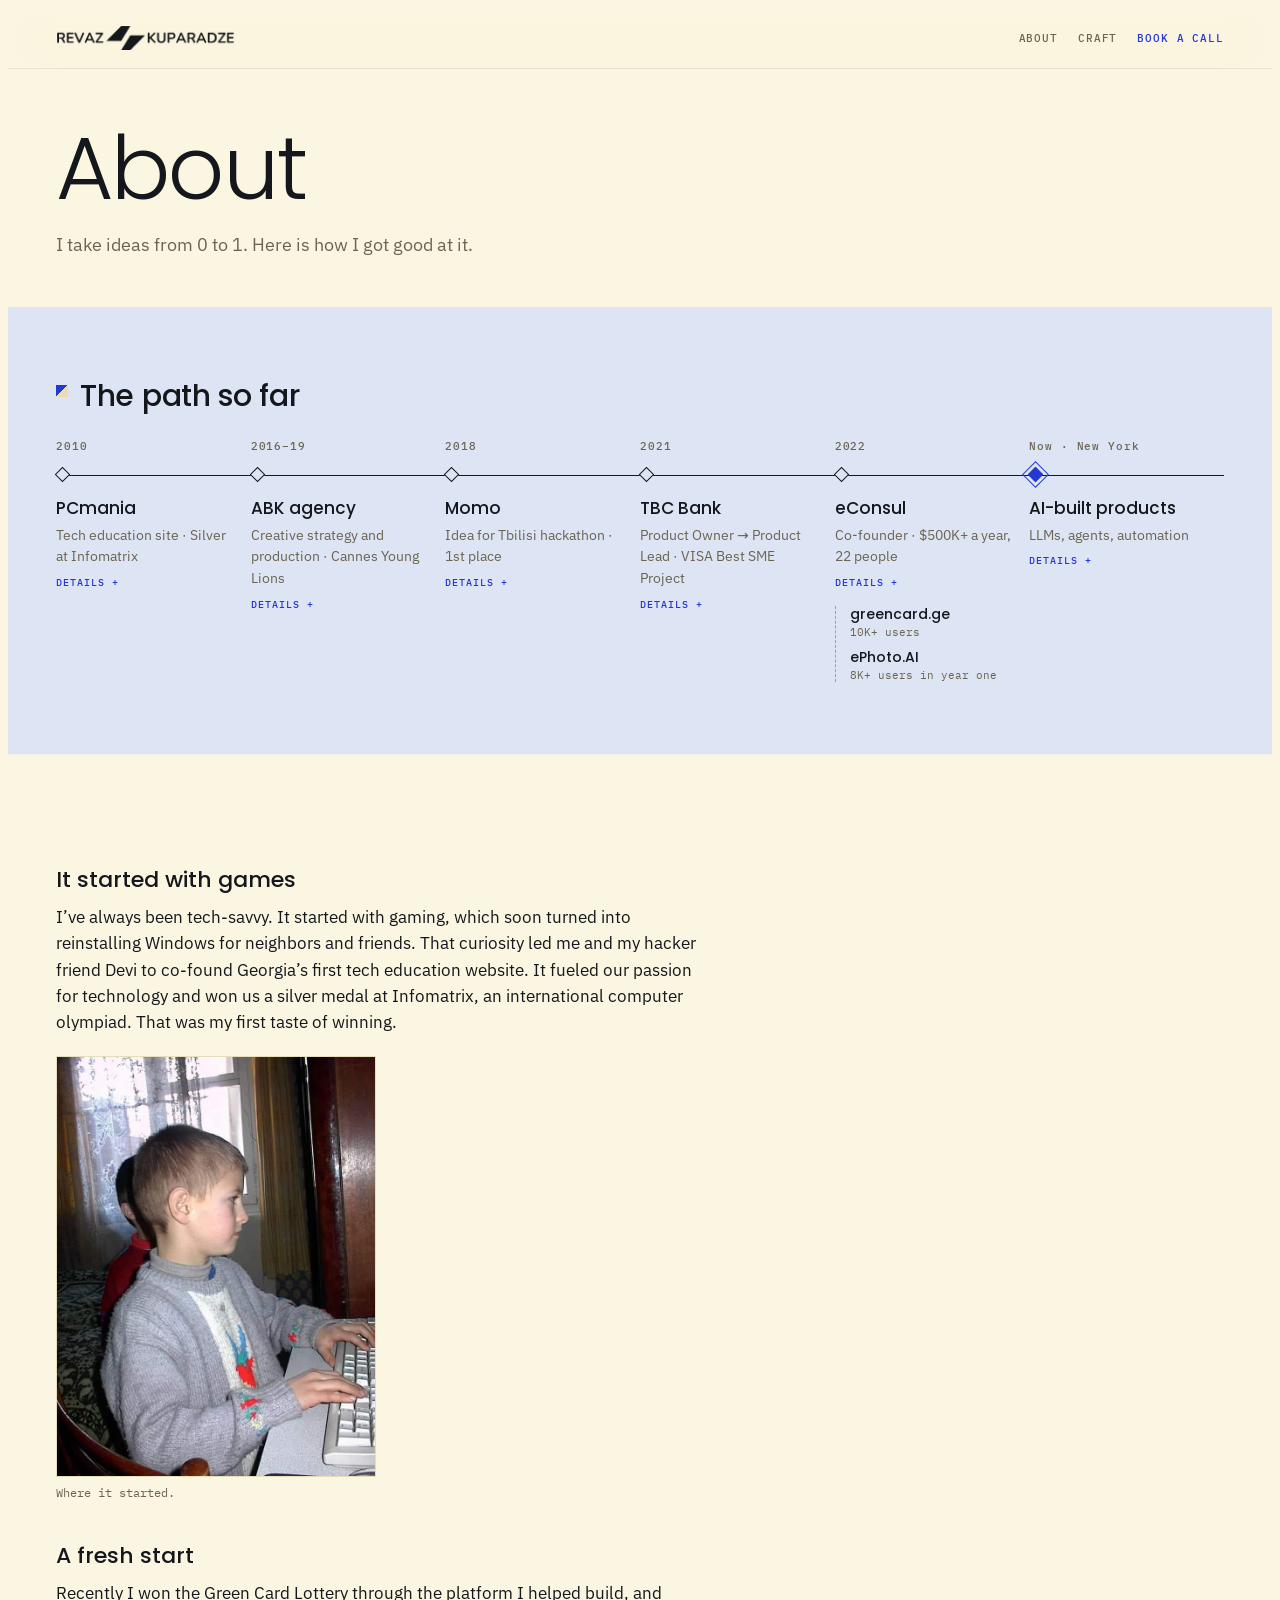
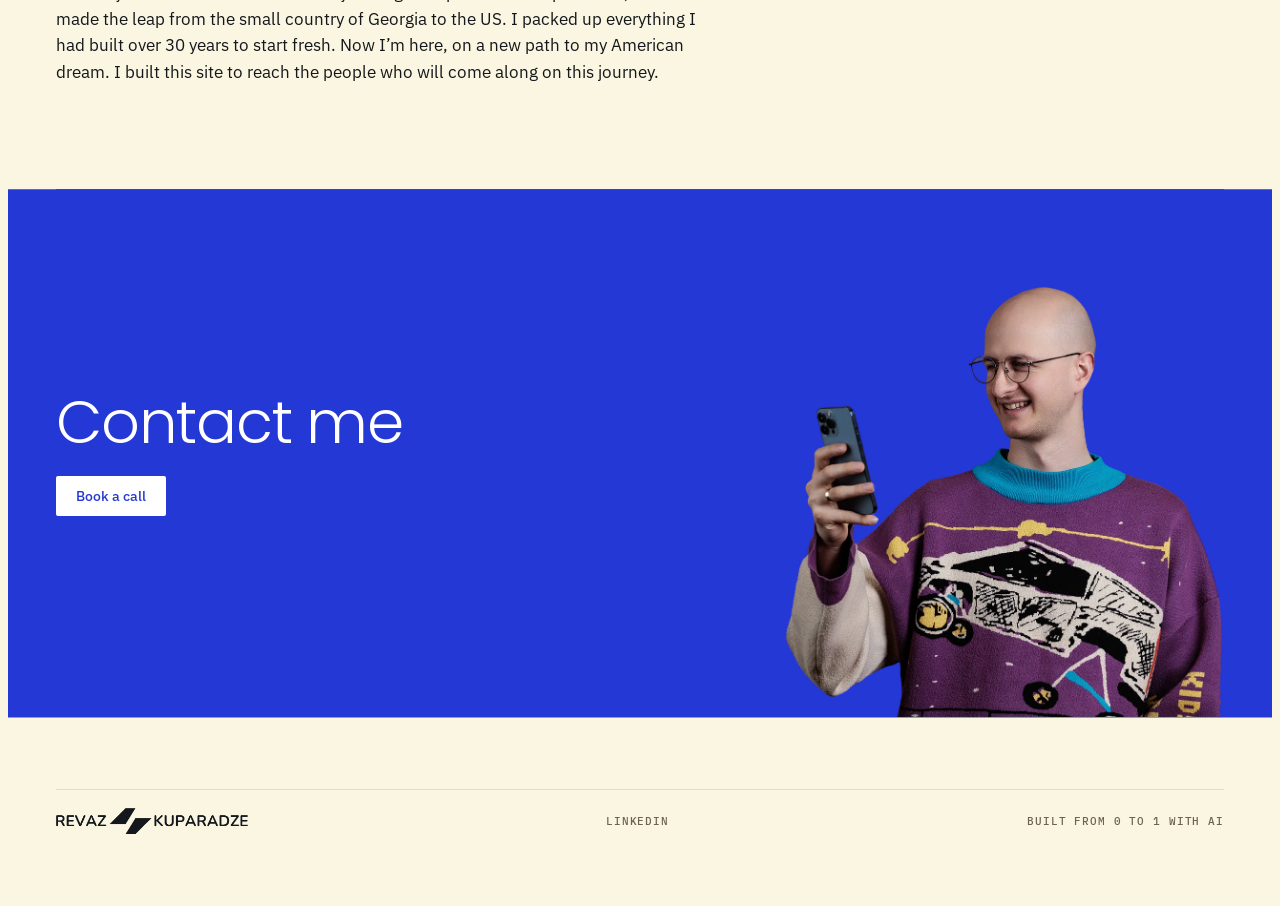
==== about/index.html @ 85ad9144 "Speed and accessibility: self-hosted fonts, image sizes and compression, accessible names, text logo" ====
<!doctype html>
<html lang="en">
<head>
<meta charset="utf-8">
<meta name="viewport" content="width=device-width, initial-scale=1, viewport-fit=cover">
<base href="/">
<meta name="site-mode" content="paths">
<title>About · Revaz Kuparadze</title>
<meta name="description" content="Rez Kuparadze’s path from PCmania and ABK to TBC Bank, eConsul and building with AI in New York, with the awards along the way.">
<link rel="canonical" href="https://revazkuparadze.com/about/">
<meta property="og:type" content="website">
<meta property="og:site_name" content="Revaz Kuparadze">
<meta property="og:title" content="About · Revaz Kuparadze">
<meta property="og:description" content="Rez Kuparadze’s path from PCmania and ABK to TBC Bank, eConsul and building with AI in New York, with the awards along the way.">
<meta property="og:url" content="https://revazkuparadze.com/about/">
<meta property="og:image" content="https://revazkuparadze.com/og-image.png">
<meta name="twitter:card" content="summary_large_image">
<script type="application/ld+json">{"@context": "https://schema.org", "@graph": [{"@type": "Person", "name": "Revaz Kuparadze", "alternateName": "Rez", "url": "https://revazkuparadze.com/", "image": "https://revazkuparadze.com/about/rez-portrait.jpg", "jobTitle": "Founder and product lead", "homeLocation": {"@type": "Place", "name": "New York"}, "sameAs": ["https://www.linkedin.com/in/rkuparadze/"]}, {"@type": "WebPage", "name": "About · Revaz Kuparadze", "url": "https://revazkuparadze.com/about/", "description": "Rez Kuparadze’s path from PCmania and ABK to TBC Bank, eConsul and building with AI in New York, with the awards along the way."}]}</script>
<link rel="preload" href="fonts/poppins-latin-300-normal.woff2" as="font" type="font/woff2" crossorigin>
<link rel="preload" href="fonts/ibm-plex-sans-latin-400-normal.woff2" as="font" type="font/woff2" crossorigin>
</head>
<body>
<style>
/* Self-hosted fonts (SIL Open Font License) */
@font-face { font-family: "Poppins"; font-style: normal; font-weight: 300; font-display: swap; src: url("fonts/poppins-latin-300-normal.woff2") format("woff2"); }
@font-face { font-family: "Poppins"; font-style: normal; font-weight: 500; font-display: swap; src: url("fonts/poppins-latin-500-normal.woff2") format("woff2"); }
@font-face { font-family: "Poppins"; font-style: normal; font-weight: 600; font-display: swap; src: url("fonts/poppins-latin-600-normal.woff2") format("woff2"); }
@font-face { font-family: "Poppins"; font-style: normal; font-weight: 700; font-display: swap; src: url("fonts/poppins-latin-700-normal.woff2") format("woff2"); }
@font-face { font-family: "IBM Plex Sans"; font-style: normal; font-weight: 400; font-display: swap; src: url("fonts/ibm-plex-sans-latin-400-normal.woff2") format("woff2"); }
@font-face { font-family: "IBM Plex Sans"; font-style: normal; font-weight: 500; font-display: swap; src: url("fonts/ibm-plex-sans-latin-500-normal.woff2") format("woff2"); }
@font-face { font-family: "IBM Plex Mono"; font-style: normal; font-weight: 400; font-display: swap; src: url("fonts/ibm-plex-mono-latin-400-normal.woff2") format("woff2"); }
@font-face { font-family: "IBM Plex Mono"; font-style: normal; font-weight: 500; font-display: swap; src: url("fonts/ibm-plex-mono-latin-500-normal.woff2") format("woff2"); }

/* Layout: a single plane field under a thin instrument bar; headline anchored bottom-left; plain idea list below as the no-motion baseline. */
:root {
  --paper: #FBF6E2;
  --ink: #14171B;
  --graphite: #6A6450;
  --rule: #E6DDBA;
  --plane: #FFFDF4;
  --plane-edge: #14171B;
  --accent: #2438D6;
  --panel: #FFFCF0;
  --fold-hi: #FFFDF4;
  --fold-mid: #F4ECCD;
  --fold-lo: #E9DDB0;
  --fold-edge: #A89E7C;
  --tone-mist: #DDE4F4;
  --tone-stone: #F4D65A; --tone-sun-ink: #1A1810; --tone-sun-muted: #5C5020; --tone-sun-rule: #D9B93B;
  --tone-deep: #15181D; --tone-deep-ink: #EEF0EF; --tone-deep-muted: #9BA4AE; --tone-deep-rule: #2C323A; --tone-deep-accent: #93A0FF;
  --tone-cobalt: #2438D6; --tone-cobalt-ink: #FFFFFF; --tone-cobalt-muted: #CBD2FF; --tone-cobalt-rule: #4A5DE3;
  --font-display: "Poppins", "Avenir Next", "Segoe UI", system-ui, sans-serif;
  --font-body: "IBM Plex Sans", system-ui, -apple-system, "Segoe UI", sans-serif;
  --font-mono: "IBM Plex Mono", ui-monospace, "SF Mono", Menlo, monospace;
}
@media (prefers-color-scheme: dark) {
  :root:not([data-theme="light"]) {
    --paper: #14130E; --ink: #F1EEE2; --graphite: #A39D86; --rule: #2E2B20;
    --plane: #1E1C15; --plane-edge: #F1EEE2; --accent: #7C8CFF; --panel: #1A1812; --fold-hi: #2B281D; --fold-mid: #221F16; --fold-lo: #18160F; --tone-mist: #151B26; --tone-stone: #E9C940; --tone-sun-ink: #1A1810; --tone-sun-muted: #5C5020; --tone-sun-rule: #C9A92C; --tone-deep: #1C2229; --tone-deep-ink: #EEF0EF; --tone-deep-muted: #9BA4AE; --tone-deep-rule: #313840; --tone-deep-accent: #93A0FF; --tone-cobalt: #2E41D9; --tone-cobalt-ink: #FFFFFF; --tone-cobalt-muted: #CBD2FF; --tone-cobalt-rule: #5566E6; --fold-edge: #4A4533;
    color-scheme: dark;
  }
}
:root[data-theme="dark"] {
  --paper: #14130E; --ink: #F1EEE2; --graphite: #A39D86; --rule: #2E2B20;
  --plane: #1E1C15; --plane-edge: #F1EEE2; --accent: #7C8CFF; --panel: #1A1812; --fold-hi: #2B281D; --fold-mid: #221F16; --fold-lo: #18160F; --tone-mist: #151B26; --tone-stone: #E9C940; --tone-sun-ink: #1A1810; --tone-sun-muted: #5C5020; --tone-sun-rule: #C9A92C; --tone-deep: #1C2229; --tone-deep-ink: #EEF0EF; --tone-deep-muted: #9BA4AE; --tone-deep-rule: #313840; --tone-deep-accent: #93A0FF; --tone-cobalt: #2E41D9; --tone-cobalt-ink: #FFFFFF; --tone-cobalt-muted: #CBD2FF; --tone-cobalt-rule: #5566E6; --fold-edge: #4A4533;
  color-scheme: dark;
}
* { box-sizing: border-box; }
body { background: var(--paper); color: var(--ink); font: 400 16px/1.55 var(--font-body); }
.wrap { padding-inline: clamp(16px, 4vw, 48px); padding-block: 0 64px; max-width: 1280px; margin: 0 auto; }

.bar { display: flex; flex-wrap: wrap; gap: 8px 24px; justify-content: space-between; align-items: center;
  padding-block: 18px; border-bottom: 1px solid var(--rule);
  font: 500 11px/1.3 var(--font-mono); letter-spacing: .08em; text-transform: uppercase; color: var(--graphite); }
/* Header follows the scroll, full-width paper behind it */
.bar { position: sticky; top: 0; z-index: 8; background: var(--paper); box-shadow: 0 0 0 100vmax var(--paper); clip-path: inset(0 -100vmax); }
.bar strong { color: var(--ink); font-weight: 500; }

.field { position: relative; height: clamp(460px, 68vh, 720px); margin-top: 8px; overflow: hidden;
  touch-action: pan-y; border-bottom: 1px solid var(--rule); }
.field::before { content: ""; position: absolute; inset: 0; pointer-events: none;
  --grid: color-mix(in srgb, var(--ink) 6%, transparent);
  background-image: linear-gradient(var(--grid) 1px, transparent 1px), linear-gradient(90deg, var(--grid) 1px, transparent 1px);
  background-size: 32px 32px; background-position: -1px -1px; }

.thesis { position: absolute; left: 0; top: 36px; max-width: min(760px, 100%); pointer-events: none; z-index: 1; }
.thesis h1 { font: 300 clamp(34px, 6.4vw, 84px)/1.02 var(--font-display); letter-spacing: -.02em; margin: 0; text-wrap: balance; }
.thesis h1 b { font-weight: 700; color: var(--accent); }
.thesis p { margin: 14px 0 0; color: var(--graphite); max-width: 56ch; }
.thesis p b { color: var(--accent); font-weight: 600; }
.actions { display: flex; flex-wrap: wrap; gap: 12px 20px; align-items: center; margin-top: 22px; pointer-events: auto; }
.btn { display: inline-flex; align-items: center; gap: 10px; padding: 13px 20px; background: var(--ink); color: var(--paper);
  font: 500 14px/1 var(--font-body); text-decoration: none; border-radius: 2px; }
.btn:hover { background: var(--accent); color: #fff; }

.plane { position: absolute; left: 0; top: 0; z-index: 2; display: block; width: 0; height: 0;
  color: var(--ink); text-decoration: none; touch-action: none; user-select: none; -webkit-user-select: none;
  will-change: transform; outline: none; }
.plane .body { position: absolute; left: calc(var(--s) / -2); top: calc(var(--s) / -2); width: var(--s); height: var(--s); cursor: grab; }
.plane svg { width: 100%; height: 100%; display: block; overflow: visible; }
/* Planes: faceted paper dart, ink outline on warm paper; accent blue while hovered or held */
.plane .pf { fill: var(--plane); stroke: var(--plane-edge); stroke-width: 1.3; stroke-linejoin: round; transition: fill .2s, stroke .2s; }
.plane .tag { position: absolute; left: calc(var(--s) / 2 + 4px); top: -8px; white-space: nowrap;
  font: 500 11px/1 var(--font-mono); letter-spacing: .06em; text-transform: uppercase; color: var(--graphite);
  pointer-events: none; transition: color .2s; }
.plane:hover .tag, .plane:focus-visible .tag, .plane.held .tag { color: var(--accent); }
.plane:hover .pf, .plane:focus-visible .pf, .plane.held .pf { fill: var(--accent); stroke: var(--paper); }
.plane:focus-visible .body { outline: 2px solid var(--accent); outline-offset: 6px; border-radius: 50%; }
.plane.held .body { cursor: grabbing; }

.list-head { display: flex; justify-content: space-between; align-items: baseline; gap: 16px; margin: 56px 0 8px; flex-wrap: wrap; }
.list-head h2 { font: 500 22px/1.2 var(--font-display); margin: 0; }
.list-head span { font: 400 12px/1.3 var(--font-mono); color: var(--graphite); }
.ideas { list-style: none; margin: 0; padding: 0; }
.ideas li { border-top: 1px solid var(--rule); }
.ideas li:last-child { border-bottom: 1px solid var(--rule); }
.ideas a { display: grid; grid-template-columns: minmax(120px, 220px) 1fr auto; gap: 8px 24px; align-items: baseline;
  padding: 18px 0; color: inherit; text-decoration: none; }
.ideas a:hover .name, .ideas a:focus-visible .name { color: var(--accent); }
.ideas a:focus-visible { outline: 2px solid var(--accent); outline-offset: 4px; }
.ideas .name { font: 500 17px/1.3 var(--font-display); }
.ideas .line { color: var(--graphite); min-width: 0; }
.ideas .year { font: 400 12px/1 var(--font-mono); color: var(--graphite); font-variant-numeric: tabular-nums; }
@media (max-width: 640px) {
  .ideas a { grid-template-columns: 1fr auto; }
  .ideas .line { grid-column: 1 / -1; }
}

.sheet { position: fixed; inset: 0; z-index: 10; background: var(--panel); overflow: auto;
  clip-path: circle(0px at var(--ox, 50%) var(--oy, 50%)); transition: clip-path .7s cubic-bezier(.7,0,.2,1); }
.sheet.open { clip-path: circle(150% at var(--ox, 50%) var(--oy, 50%)); }
.sheet-inner { padding-inline: clamp(16px, 4vw, 48px); padding-block: 24px 64px; max-width: 900px; margin: 0 auto;
  opacity: 0; transform: translateY(12px); transition: opacity .4s .35s, transform .4s .35s; }
.sheet.open .sheet-inner { opacity: 1; transform: none; }
.sheet .back { font: 500 12px/1 var(--font-mono); letter-spacing: .08em; text-transform: uppercase; color: var(--graphite);
  background: none; border: 1px solid var(--rule); padding: 10px 14px; cursor: pointer; border-radius: 2px; }
.sheet .back { position: sticky; top: 16px; z-index: 3; background: var(--panel); box-shadow: 0 6px 18px -10px rgba(0,0,0,.35); }
.sheet .back:hover, .sheet .back:focus-visible { color: var(--accent); border-color: var(--accent); outline: none; }
.sheet .eyebrow { margin-top: 48px; font: 500 11px/1.3 var(--font-mono); letter-spacing: .1em; text-transform: uppercase; color: var(--accent); }
.sheet h2 { font: 700 clamp(40px, 8vw, 88px)/1 var(--font-display); letter-spacing: -.02em; margin: 12px 0 20px; text-wrap: balance; }
.sheet .lede { font-size: 19px; max-width: 58ch; margin: 0; }
.facts { display: grid; grid-template-columns: repeat(auto-fit, minmax(200px, 1fr)); gap: 24px; margin-top: 40px; padding-top: 24px; border-top: 1px solid var(--rule); }
.facts dt { font: 500 11px/1.3 var(--font-mono); letter-spacing: .1em; text-transform: uppercase; color: var(--graphite); }
.facts dd { margin: 6px 0 0; }
.sheet-title-row { display: flex; align-items: center; gap: 18px; margin: 12px 0 20px; }
.sheet-title-row h2 { margin: 0; }
.sheet-icon { width: clamp(48px, 7vw, 72px); height: auto; aspect-ratio: 1; border-radius: 22%; flex: none; }
.sheet-icon[hidden], .sheet-link[hidden] { display: none; }
.sheet-link { display: inline-flex; align-items: center; gap: 8px; margin-top: 22px; padding: 11px 16px; border: 1px solid var(--rule); border-radius: 2px;
  color: var(--ink); text-decoration: none; font: 500 14px/1 var(--font-body); }
.sheet-link:hover, .sheet-link:focus-visible { border-color: var(--accent); color: var(--accent); outline: none; }
.facts dd ul { margin: 0; padding-left: 18px; }
.facts dd li + li { margin-top: 6px; }
.facts .span-all { grid-column: 1 / -1; }
.sheet-media { display: grid; grid-template-columns: 1.6fr 1fr; gap: 16px; margin-top: 40px; align-items: start; }
.sheet-media:empty { display: none; }
.sheet-media figure { margin: 0; }
.sheet-media figure:only-child { grid-column: 1 / -1; }
.sheet-media img { width: 100%; height: auto; display: block; border-radius: 2px; background: var(--rule); }
.sheet-media figcaption { margin-top: 8px; font: 400 12px/1.4 var(--font-mono); color: var(--graphite); }
@media (max-width: 640px) { .sheet-media { grid-template-columns: 1fr; } }


.band { padding-block: 72px 0; }
.band-head { display: flex; flex-wrap: wrap; justify-content: space-between; align-items: baseline; gap: 8px 32px; margin-bottom: 28px; }
.band-head h2 { font: 500 clamp(22px, 3vw, 30px)/1.15 var(--font-display); margin: 0; letter-spacing: -.01em; }
.band-head p { margin: 0; color: var(--graphite); max-width: 52ch; }
.path { list-style: none; margin: 0; padding: 0; display: grid; grid-template-columns: repeat(auto-fit, minmax(240px, 1fr)); gap: 0; border-top: 1px solid var(--ink); counter-reset: stage; }
.path li { padding: 24px 24px 8px 0; min-width: 0; counter-increment: stage; }
.path li + li { padding-left: 24px; border-left: 1px solid var(--rule); }
.path .step { font: 500 11px/1 var(--font-mono); letter-spacing: .1em; text-transform: uppercase; color: var(--accent); }
.path .step::before { content: counter(stage) " / 3  "; color: var(--graphite); white-space: pre; }
.path h3 { font: 500 19px/1.25 var(--font-display); margin: 14px 0 10px; }
.path p { margin: 0; color: var(--graphite); }
@media (max-width: 640px) { .path li + li { padding-left: 0; border-left: 0; border-top: 1px solid var(--rule); } }
.awards { list-style: none; margin: 0; padding: 0; }
.awards .award-row { grid-template-columns: 110px 1fr auto 20px; }
.awards li { border-top: 1px solid var(--rule); }
.awards li:last-child { border-bottom: 1px solid var(--rule); }
.award-row { width: 100%; display: grid; grid-template-columns: 80px 1fr auto 20px; gap: 16px; align-items: baseline; padding: 14px 0;
  background: none; border: 0; color: inherit; font: inherit; text-align: left; cursor: pointer; }
.award-row:hover .what, .award-row[aria-expanded="true"] .what { color: var(--accent); }
.award-row:focus-visible { outline: 2px solid var(--accent); outline-offset: 2px; }
.awards .what { min-width: 0; }
.awards .when { font: 400 13px/1 var(--font-mono); color: var(--graphite); font-variant-numeric: tabular-nums; }
.chev { width: 10px; height: 10px; border-right: 1.5px solid var(--graphite); border-bottom: 1.5px solid var(--graphite); transform: rotate(45deg) translateY(-3px); transition: transform .3s; justify-self: end; }
.award-row[aria-expanded="true"] .chev { transform: rotate(225deg); }
.award-panel { display: grid; grid-template-rows: 0fr; transition: grid-template-rows .45s cubic-bezier(.7,0,.2,1); }
.award-panel.open { grid-template-rows: 1fr; }
.panel-clip { overflow: hidden; min-height: 0; }
.panel-inner { display: flex; flex-wrap: wrap; align-items: end; gap: 16px 24px; padding: 4px 0 20px 96px; transform-origin: top; transform: perspective(600px) rotateX(-70deg); opacity: 0; transition: transform .5s cubic-bezier(.2,.8,.2,1), opacity .3s; }
.award-panel.open .panel-inner { transform: none; opacity: 1; }
.frame { position: relative; width: min(360px, 100%); aspect-ratio: 4 / 3; display: flex; flex-direction: column; justify-content: end; gap: 4px; padding: 14px;
  background: linear-gradient(135deg, var(--fold-hi) 0 50%, var(--fold-lo) 50% 100%); border: 1px solid var(--rule); max-width: 100%; }
.frame::after { content: ""; position: absolute; top: -1px; right: -1px; width: 28px; height: 28px; background: linear-gradient(225deg, var(--paper) 0 50%, var(--fold-lo) 50%); }
.frame span { font: 500 13px/1.3 var(--font-display); }
.frame small { font: 400 11px/1.3 var(--font-mono); color: var(--graphite); }
.frame.photo { padding: 0; aspect-ratio: auto; background: none; overflow: hidden; }
.frame.photo img { display: block; width: 100%; height: auto; }
.prose-photo { margin: 20px 0 8px; max-width: 320px; }
.prose-photo img { display: block; width: 100%; height: auto; border: 1px solid var(--rule); }
.prose-photo figcaption { margin-top: 8px; font: 400 12px/1.4 var(--font-mono); color: var(--graphite); }
.frame.video { padding: 0; overflow: hidden; display: block; text-decoration: none; color: inherit; }
.frame.video img { position: absolute; inset: 0; width: 100%; height: 100%; object-fit: cover; z-index: 1; }
.frame.video .v-fallback { position: absolute; left: 14px; bottom: 14px; font: 500 13px/1.3 var(--font-display); }
.frame.video .play { position: absolute; left: 50%; top: 50%; z-index: 2; width: 56px; height: 56px; margin: -28px 0 0 -28px; border-radius: 50%; background: rgba(20,23,27,.72); transition: transform .2s, background-color .2s; }
.frame.video .play::after { content: ""; position: absolute; left: 22px; top: 17px; border-left: 16px solid #fff; border-top: 11px solid transparent; border-bottom: 11px solid transparent; }
.frame.video:hover .play, .frame.video:focus-visible .play { transform: scale(1.1); background: var(--accent); }
.frame.video:focus-visible { outline: 2px solid var(--accent); outline-offset: 3px; }
.frame.video::after { z-index: 3; }
.panel-link { background: none; border: 0; padding: 0; font: 500 13px/1 var(--font-mono); color: var(--accent); cursor: pointer; }
.panel-link:hover { text-decoration: underline; }
@media (max-width: 640px) { .panel-inner { padding-left: 0; } .award-row { grid-template-columns: 64px 1fr auto 16px; gap: 10px; } }

.f-hi { fill: var(--fold-hi); stroke: var(--fold-edge); stroke-width: 1; stroke-linejoin: round; }
.f-lo { fill: var(--fold-lo); stroke: var(--fold-edge); stroke-width: 1; stroke-linejoin: round; }
.work { position: relative; }
.work::after { content: ""; position: absolute; top: -1px; right: -1px; width: 22px; height: 22px;
  background: linear-gradient(225deg, var(--paper) 0 50%, var(--fold-lo) 50%); border-left: 1px solid var(--rule); border-bottom: 1px solid var(--rule); transition: width .25s, height .25s; }
.work:hover::after, .work:focus-visible::after { width: 34px; height: 34px; }
.band-head h2::before { content: ""; display: inline-block; width: 12px; height: 12px; margin-right: 12px; vertical-align: calc(.7em - 12px);
  background: linear-gradient(135deg, var(--accent) 0 50%, var(--fold-lo) 50%); }
.closing { position: relative; }
.medal { font: 500 11px/1 var(--font-mono); letter-spacing: .1em; text-transform: uppercase; color: var(--graphite); }
.medal.gold { color: var(--accent); }
.craft { display: grid; grid-template-columns: repeat(auto-fit, minmax(240px, 1fr)); gap: 16px; align-items: start; }
.work { display: flex; flex-direction: column; gap: 10px; padding: 20px; border: 1px solid var(--rule); color: inherit; text-decoration: none; min-width: 0; transition: border-color .2s; }
.work:hover, .work:focus-visible { border-color: var(--accent); outline: none; }
.work .client { font: 500 16px/1.25 var(--font-display); }
.work .brief { color: var(--graphite); flex: 1; }
.work .role { font: 400 11px/1.3 var(--font-mono); letter-spacing: .06em; text-transform: uppercase; color: var(--graphite); }
.closing { padding-block: 96px 24px; }
.closing h2 { font: 300 clamp(32px, 5vw, 60px)/1.05 var(--font-display); margin: 0; letter-spacing: -.02em; text-wrap: balance; }
.closing p { color: var(--graphite); max-width: 50ch; margin: 14px 0 0; }
.foot { display: flex; flex-wrap: wrap; justify-content: space-between; gap: 8px; margin-top: 72px; padding-top: 18px; border-top: 1px solid var(--rule);
  font: 500 11px/1.3 var(--font-mono); letter-spacing: .08em; text-transform: uppercase; color: var(--graphite); }

.brand { display: inline-block; height: 18px; aspect-ratio: 732 / 99; max-width: 100%; background: var(--ink);
  -webkit-mask: url([data-uri]) center / contain no-repeat; mask: url([data-uri]) center / contain no-repeat; }
.foot { align-items: center; }
.foot .brand { height: 26px; width: 192px; flex: none; }
@media (max-width: 560px) { .foot { flex-direction: column; align-items: center; text-align: center; gap: 14px; } }
.home-link { display: inline-flex; align-items: center; flex: none; }
.home-link .brand { height: 24px; width: 178px; flex: none; }
.critter { width: 96px; height: 80px; display: block; margin-bottom: 12px; overflow: visible; }
.f-mid { fill: var(--fold-mid); stroke: var(--fold-edge); stroke-width: 1; stroke-linejoin: round; }
.critter .f-hi, .critter .f-mid, .critter .f-lo { transition: transform .4s; }
.path li:hover .critter { transform: translateY(-4px) rotate(-3deg); }
.critter { transition: transform .4s cubic-bezier(.2,.8,.2,1); }
.turtle { width: 110px; height: 92px; margin: 0; }

/* Line-art figures: ink outlines on paper, one stroke weight, no shading */
.critter .f-hi, .critter .f-mid, .critter .f-lo, .critter .f-accent {
  fill: var(--paper); stroke: var(--ink); stroke-width: 1.6; stroke-linejoin: round; stroke-linecap: round; vector-effect: non-scaling-stroke; }
.path li:hover .critter .f-hi, .path li:hover .critter .f-mid, .path li:hover .critter .f-lo, .path li:hover .critter .f-accent { stroke: var(--accent); }

.bar .home-link { display: inline-flex; }
.nav { display: flex; gap: 20px; align-items: center; flex-wrap: wrap; }
.nav a { color: var(--graphite); text-decoration: none; font: 500 11px/1 var(--font-mono); letter-spacing: .08em; text-transform: uppercase; }
.nav a:hover, .nav a:focus-visible, .nav a[aria-current="page"] { color: var(--ink); }
.nav .nav-cta { color: var(--accent); }
/* Phones: logo and menu on one line */
@media (max-width: 560px) {
  .bar { flex-wrap: nowrap; gap: 12px; }
  .home-link .brand { height: 18px; width: 133px; }
  .nav { flex-wrap: nowrap; gap: 14px; }
  .nav a { font-size: 10px; letter-spacing: .05em; white-space: nowrap; }
}
@media (max-width: 370px) {
  .home-link .brand { height: 15px; width: 111px; }
  .nav { gap: 10px; }
  .nav a { letter-spacing: .02em; }
}
.page-head { padding-block: 56px 8px; }
.page-head h1 { font: 300 clamp(40px, 7vw, 88px)/1 var(--font-display); letter-spacing: -.02em; margin: 0; }
.page-head p { color: var(--graphite); max-width: 60ch; margin: 18px 0 0; font-size: 18px; }
.work .watch { font: 500 12px/1 var(--font-mono); color: var(--accent); }
.chip { align-self: start; font: 500 10px/1 var(--font-mono); letter-spacing: .1em; text-transform: uppercase; color: var(--accent); border: 1px solid currentColor; padding: 5px 7px; }
.photos { display: flex; gap: 16px; overflow-x: auto; scroll-snap-type: x mandatory; padding-bottom: 14px; scrollbar-width: thin; scrollbar-color: var(--fold-edge) transparent; }
.photos:focus-visible { outline: 2px solid var(--accent); outline-offset: 4px; }
.photo { margin: 0; flex: 0 0 clamp(220px, 28vw, 320px); scroll-snap-align: start; }
.photo .frame { width: 100%; aspect-ratio: 1; }
.photo figcaption { margin-top: 8px; font: 400 12px/1.3 var(--font-mono); color: var(--graphite); }
.credential { margin-top: 40px; font: 400 13px/1.5 var(--font-mono); color: var(--graphite); }
.prose { max-width: 64ch; padding-top: 24px; }
.prose h2 { font: 500 22px/1.25 var(--font-display); margin: 40px 0 10px; }
.prose p { margin: 0; font-size: 17px; }
.foot a { color: var(--graphite); text-decoration: none; }
.foot a:hover, .foot a:focus-visible { color: var(--accent); }

/* Loader: a sheet folds into a plane and flies off (CSS only, removes itself) */
.loader { position: fixed; inset: 0; z-index: 50; display: grid; place-items: center; background: var(--paper);
  animation: loader-out .45s ease 1.5s forwards; pointer-events: none; }
.loader svg { width: 120px; height: 120px; overflow: visible; }
.loader polygon, .loader line, .loader polyline { fill: var(--paper); stroke: var(--ink); stroke-width: 1.4; stroke-linejoin: round; vector-effect: non-scaling-stroke; }
.ld-sheet { transform-origin: center; animation: ld-fold .7s cubic-bezier(.7,0,.3,1) .15s forwards; }
.ld-plane { opacity: 0; transform: scale(.6); transform-origin: center; animation: ld-plane-in .3s ease .8s forwards, ld-fly .5s cubic-bezier(.5,0,.8,.3) 1.15s forwards; }
@keyframes ld-fold { 50% { transform: rotate(45deg) scaleY(1); } 100% { transform: rotate(45deg) scaleY(0); opacity: 0; } }
@keyframes ld-plane-in { to { opacity: 1; transform: scale(1); } }
@keyframes ld-fly { from { opacity: 1; transform: scale(1); } to { opacity: 0; transform: translate(260px, -140px) rotate(-18deg) scale(.8); } }
@keyframes loader-out { to { opacity: 0; visibility: hidden; } }
.tag-inst { font: 500 10px/1 var(--font-mono); letter-spacing: .12em; text-transform: uppercase; color: var(--graphite); border: 1px solid var(--rule); padding: 5px 8px; white-space: nowrap; }
.lineage { list-style: none; margin: 0; padding: 0; display: grid; grid-template-columns: repeat(6, minmax(0, 1fr)); position: relative; }
.lineage::before { content: ""; position: absolute; left: 0; right: 0; top: 34px; border-top: 1px solid var(--ink); }
.node { position: relative; display: flex; flex-direction: column; gap: 6px; padding-right: 16px; min-width: 0; }
.node .yr { font: 500 11px/1 var(--font-mono); letter-spacing: .08em; color: var(--graphite); font-variant-numeric: tabular-nums; height: 22px; }
.node .dot { width: 11px; height: 11px; background: var(--paper); border: 1.5px solid var(--ink); transform: rotate(45deg); margin: 0 0 12px 1px; }
.node.now .dot { background: var(--accent); border-color: var(--accent); }
/* "Now" pulses like a live location pin */
.node.now .dot { animation: now-blink 1.6s ease-in-out infinite; }
@media (min-width: 761px) { .node.now .dot { position: relative; } }
.node.now .dot::after { content: ""; position: absolute; inset: -5px; border: 1.5px solid var(--accent); animation: now-ring 1.6s ease-out infinite; }
@keyframes now-blink { 0%, 100% { opacity: 1; } 50% { opacity: .35; } }
@keyframes now-ring { from { transform: scale(.6); opacity: .9; } to { transform: scale(1.9); opacity: 0; } }
@media (prefers-reduced-motion: reduce) { .node.now .dot, .node.now .dot::after { animation: none; } }
.node .n-name { font: 500 17px/1.2 var(--font-display); }
.node .n-desc { color: var(--graphite); font-size: 14px; }
.node-btn { display: flex; flex-direction: column; gap: 6px; width: 100%; padding: 0; margin: 0; background: none; border: 0; text-align: left; color: inherit; font: inherit; cursor: pointer; }
.node-btn:hover .n-name, .node-btn:focus-visible .n-name, .node-btn[aria-expanded="true"] .n-name { color: var(--accent); }
.node-btn:focus-visible { outline: 2px solid var(--accent); outline-offset: 6px; }
.node-btn[aria-expanded="true"] .dot { background: var(--accent); border-color: var(--accent); }
/* Hover: the path point lights up and grows, so it reads as clickable */
.node .dot { transition: transform .2s cubic-bezier(.2,.8,.2,1), background-color .2s, border-color .2s, box-shadow .2s; }
.node-btn:hover .dot, .node-btn:focus-visible .dot { background: var(--accent); border-color: var(--accent); transform: rotate(45deg) scale(1.45); box-shadow: 0 0 0 4px color-mix(in srgb, var(--accent) 22%, transparent); }
.node-btn:hover .n-more { text-decoration: underline; text-underline-offset: 3px; }
.node-btn:hover .n-desc { color: var(--ink); }
.n-more { font: 500 10px/1 var(--font-mono); letter-spacing: .1em; text-transform: uppercase; color: var(--accent); margin-top: 4px; }
.node-btn[aria-expanded="true"] .n-more { visibility: hidden; }
.branches .b-link { display: flex; flex-direction: column; gap: 2px; text-align: left; font: inherit; color: inherit; }
.branches .b-link:hover .b-name { color: var(--accent); text-decoration: underline; }
.stop-panel { display: grid; grid-template-rows: 0fr; transition: grid-template-rows .45s cubic-bezier(.7,0,.2,1); }
.stop-panel.open { grid-template-rows: 1fr; }
.stop-inner { display: grid; grid-template-columns: minmax(0, 1.3fr) minmax(0, 1fr); gap: 24px 40px; margin-top: 28px; padding: 26px 28px; background: var(--plane); color: var(--plane-edge); border-top: 3px solid var(--accent);
  transform-origin: top; transform: perspective(700px) rotateX(-60deg); opacity: 0; transition: transform .5s cubic-bezier(.2,.8,.2,1), opacity .3s; }
.stop-panel.open .stop-inner { transform: none; opacity: 1; }
.stop-inner:not(:has(figure)) { grid-template-columns: 1fr; }
.stop-inner h3 { margin: 0 0 4px; font: 500 24px/1.2 var(--font-display); }
.stop-inner .s-role { margin: 0 0 14px; font: 400 12px/1.4 var(--font-mono); color: color-mix(in srgb, var(--plane-edge) 60%, var(--plane)); }
.stop-inner p { margin: 0 0 12px; max-width: 60ch; }
.stop-inner ul { margin: 0 0 14px; padding-left: 18px; }
.stop-inner li + li { margin-top: 5px; }
.s-awards-h { margin: 16px 0 8px; font: 500 10px/1 var(--font-mono); letter-spacing: .12em; text-transform: uppercase; color: color-mix(in srgb, var(--plane-edge) 60%, var(--plane)); }
.s-awards { list-style: none; padding: 0 !important; }
.s-awards li { display: grid; grid-template-columns: 96px 1fr auto; gap: 12px; align-items: baseline; padding: 8px 0; border-top: 1px solid color-mix(in srgb, var(--plane-edge) 12%, var(--plane)); margin: 0 !important; }
.s-awards .medal { color: var(--accent); }
.s-awards .when { font: 400 12px/1 var(--font-mono); color: color-mix(in srgb, var(--plane-edge) 60%, var(--plane)); }
.s-links { display: flex; flex-wrap: wrap; gap: 10px 18px; margin-top: 10px; }
.stop-inner figure { margin: 0; }
.stop-inner figure img { display: block; width: 100%; height: auto; max-height: 420px; object-fit: cover; }
.stop-inner figcaption { margin-top: 8px; font: 400 12px/1.4 var(--font-mono); color: color-mix(in srgb, var(--plane-edge) 60%, var(--plane)); }
@media (max-width: 760px) { .stop-inner { grid-template-columns: 1fr; padding: 20px 18px; margin-top: 14px; } .s-awards li { grid-template-columns: 1fr auto; } .s-awards .medal { grid-column: 1 / -1; } }
@media (prefers-reduced-motion: reduce) { .stop-panel, .stop-inner { transition: none; } }
.branches { list-style: none; margin: 12px 0 0; padding: 0 0 0 14px; border-left: 1px dashed var(--fold-edge); display: flex; flex-direction: column; gap: 10px; }
.branch { display: flex; flex-direction: column; gap: 2px; }
.b-name { font: 500 14px/1.2 var(--font-display); }
.b-desc { font: 400 11px/1.3 var(--font-mono); color: var(--graphite); }
@media (max-width: 760px) {
  .lineage { grid-template-columns: 1fr; gap: 22px; padding-left: 26px; }
  .lineage::before { left: 5px; right: auto; top: 0; bottom: 0; border-top: 0; border-left: 1px solid var(--ink); }
  .node .yr { height: auto; }
  .node .dot { position: absolute; left: -26px; top: 0; margin: 0; }
}

/* Section tones: each band re-scopes the palette tokens, so every child restyles itself */
.tone { background: var(--paper); color: var(--ink); box-shadow: 0 0 0 100vmax var(--paper); clip-path: inset(0 -100vmax); }
.band.tone { margin-top: 0; padding-block: 72px; }
.band.tone + .band:not(.tone) { padding-top: 80px; }
.tone-mist { --paper: var(--tone-mist); --rule: color-mix(in srgb, var(--ink) 16%, var(--tone-mist)); --fold-hi: var(--tone-mist); }
.tone-stone { --paper: var(--tone-stone); --ink: var(--tone-sun-ink); --graphite: var(--tone-sun-muted); --rule: var(--tone-sun-rule); --accent: #1F33C9; --fold-edge: var(--tone-sun-muted); color-scheme: light; }
.tone-cobalt { --paper: var(--tone-cobalt); --ink: var(--tone-cobalt-ink); --graphite: var(--tone-cobalt-muted); --rule: var(--tone-cobalt-rule); --accent: var(--tone-cobalt-ink); --fold-edge: var(--tone-cobalt-muted); }
.tone-cobalt .btn { background: var(--tone-cobalt-ink); color: var(--tone-cobalt); }
.tone-cobalt .btn:hover, .tone-cobalt .btn:focus-visible { background: transparent; color: var(--tone-cobalt-ink); box-shadow: inset 0 0 0 1.5px var(--tone-cobalt-ink); }
.tone-cobalt .band-head h2::before, .tone-cobalt h2::before { background: var(--tone-cobalt-ink); }
.closing.tone { padding-block: 96px; }
/* About: breathing room between sections */
#view-about .page-head { padding-bottom: 48px; }
.about-closing { display: grid; grid-template-columns: minmax(0, 1fr) minmax(0, 520px); gap: 32px 48px; align-items: center; }
.about-portrait { margin: 0; }
.about-portrait img { display: block; width: 100%; max-width: 440px; height: auto; margin-left: auto; }
.closing.about-closing { padding-bottom: 0; }
.about-closing .about-portrait { align-self: end; }
.about-closing > div { padding-bottom: 96px; }
@media (max-width: 760px) { .about-closing > div { padding-bottom: 8px; } .about-portrait img { margin: 0 auto; max-width: 320px; } }
@media (max-width: 760px) { .about-closing { grid-template-columns: 1fr; } }
#view-about .prose { padding-top: 72px; padding-bottom: 104px; }
.closing.board { padding-block: 128px 136px; }
html, body { overflow-x: clip; }
/* Same light line grid as the hero, carried across the full-bleed cobalt band */
.closing.board::before { content: ""; position: absolute; top: 0; bottom: 0; left: -100vmax; right: -100vmax; pointer-events: none;
  --grid: color-mix(in srgb, var(--ink) 10%, transparent);
  background-image: linear-gradient(var(--grid) 1px, transparent 1px), linear-gradient(90deg, var(--grid) 1px, transparent 1px);
  background-size: 32px 32px; background-position: 0 -1px; }
.closing-grid { position: relative; z-index: 1; }
.closing .closing-sub { margin-top: 18px; font-size: 15px; }
.closing .closing-sub .closing-book { color: var(--ink); font-weight: 600; text-decoration: underline; text-underline-offset: 3px; }
.closing .closing-sub .closing-book:hover, .closing .closing-sub .closing-book:focus-visible { text-decoration-thickness: 2px; outline: none; }
.note-field .opt { opacity: .7; }
/* Visitor notes flying in the hero: white paper, cobalt crease line, cobalt tag */
.plane.note-p .pf { stroke: var(--accent); }
.plane.note-p .tag { color: var(--accent); text-transform: none; letter-spacing: .02em; }
.plane.note-p.fresh .body::after { content: ""; position: absolute; inset: -14px; border-radius: 50%; border: 1.5px solid var(--accent);
  animation: fresh-ring 1.6s ease-out 4; pointer-events: none; }
@keyframes fresh-ring { from { transform: scale(.5); opacity: .9; } to { transform: scale(1.5); opacity: 0; } }
.note-flier { position: fixed; left: 0; top: 0; z-index: 9; width: 64px; height: 64px; pointer-events: none; will-change: transform; }
.note-flier svg { width: 100%; height: 100%; overflow: visible; }
.note-flier .pf { fill: var(--plane); stroke: var(--accent); stroke-width: 1.3; stroke-linejoin: round; }
/* Letter: a caught note plane unfolds into a readable paper note */
.letter { position: fixed; inset: 0; z-index: 11; display: grid; place-items: center; padding: 16px;
  background: color-mix(in srgb, #14171B 45%, transparent); opacity: 0; transition: opacity .3s; }
.letter[hidden] { display: none; }
.letter.open { opacity: 1; }
.letter-card { width: min(520px, 100%); max-height: calc(100vh - 32px); overflow: auto; background: var(--plane); color: var(--plane-edge);
  padding: 24px 24px 22px; display: flex; flex-direction: column; gap: 12px; position: relative;
  --n-grid: color-mix(in srgb, var(--plane-edge) 6%, transparent);
  background-image: linear-gradient(var(--n-grid) 1px, transparent 1px), linear-gradient(90deg, var(--n-grid) 1px, transparent 1px); background-size: 20px 20px; background-position: -1px -1px;
  box-shadow: 0 30px 60px -28px rgba(0,0,0,.6); transform-origin: 50% 50%; }
.letter.open .letter-card { animation: letter-unfold .7s cubic-bezier(.2,.8,.2,1) both; }
@keyframes letter-unfold {
  0% { transform: translate(var(--dx, 0), var(--dy, 0)) scale(.08) rotate(-18deg); clip-path: polygon(50% 0, 100% 50%, 50% 100%, 0 50%); }
  55% { transform: none; clip-path: polygon(50% 0, 100% 50%, 50% 100%, 0 50%); }
  100% { transform: none; clip-path: polygon(0 0, 100% 0, 100% 100%, 0 100%); } }
.letter-card .note-head { padding-right: 0; }
.letter-card::after { content: ""; position: absolute; top: 0; right: 0; width: 34px; height: 34px; background: linear-gradient(225deg, color-mix(in srgb, #14171B 45%, var(--paper)) 0 50%, color-mix(in srgb, var(--plane-edge) 14%, var(--plane)) 50%); }
.letter-card .note-head { padding-right: 34px; }
.letter-close { position: absolute; top: 0; right: 0; z-index: 2; width: 34px; height: 34px; display: grid; place-items: end start; padding: 0 0 5px 6px; background: none; border: 0; cursor: pointer; font: 500 13px/1 var(--font-body);
  color: color-mix(in srgb, var(--plane-edge) 60%, var(--plane)); }
.letter-close:hover, .letter-close:focus-visible { color: var(--accent); outline: none; }
.letter-from { margin: 10px 0 0; font: 500 24px/1.2 var(--font-display); }
.letter-date { margin: 0; font: 400 12px/1 var(--font-mono); color: color-mix(in srgb, var(--plane-edge) 55%, var(--plane)); }
.letter-body { margin: 8px 0 4px; font-size: 17px; line-height: 1.6; white-space: pre-wrap; overflow-wrap: anywhere; }
.letter-actions { display: flex; flex-wrap: wrap; gap: 10px; margin-top: 6px; }
.letter-actions button { background: none; border: 1px solid color-mix(in srgb, var(--plane-edge) 25%, var(--plane)); color: var(--plane-edge);
  padding: 10px 14px; border-radius: 2px; font: 500 13px/1 var(--font-body); cursor: pointer; }
.letter-actions button:hover, .letter-actions button:focus-visible { border-color: var(--accent); color: var(--accent); outline: none; }
.letter-actions .danger:hover, .letter-actions .danger:focus-visible { border-color: #B3261E; color: #B3261E; }
@media (prefers-reduced-motion: reduce) { .compose.open .note-slot, .letter.open .letter-card, .plane.note-p.fresh .body::after { animation: none; } }

/* Folded craft cards: a paper strip that unfolds on click */
.work.fold { padding: 0; gap: 0; }
.fold-head { width: 100%; display: grid; grid-template-columns: 1fr auto; grid-template-areas: "chip icon" "client icon" "role icon"; gap: 8px 12px; align-items: center;
  padding: 18px 20px; background: none; border: 0; color: inherit; font: inherit; text-align: left; cursor: pointer; position: relative; }
.fold-head .chip { grid-area: chip; justify-self: start; }
.fold-head .client { grid-area: client; }
.fold-head .role { grid-area: role; }
.fold-icon { grid-area: icon; width: 18px; height: 18px; position: relative; }
.fold-icon::before, .fold-icon::after { content: ""; position: absolute; left: 3px; right: 3px; top: 8px; border-top: 1.5px solid var(--ink); transition: transform .3s; }
.fold-icon::after { transform: rotate(90deg); }
.fold.open .fold-icon::after { transform: rotate(0deg); }
.fold:not(.open) .fold-head::after { content: ""; position: absolute; left: 20px; right: 20px; bottom: 0; border-top: 1px dashed var(--fold-edge); opacity: .7; }
.fold-head:focus-visible { outline: 2px solid var(--accent); outline-offset: -4px; }
.fold-body { display: grid; grid-template-rows: 0fr; transition: grid-template-rows .5s cubic-bezier(.7,0,.2,1); }
.fold.open .fold-body { grid-template-rows: 1fr; }
.fold-inner { display: flex; flex-direction: column; gap: 14px; padding: 0 20px 20px; transform-origin: top; transform: perspective(700px) rotateX(-85deg); opacity: 0;
  transition: transform .55s cubic-bezier(.2,.8,.2,1), opacity .3s; }
.fold.open .fold-inner { transform: none; opacity: 1; }
.fold-inner .brief { color: var(--graphite); padding-top: 14px; }
.fold-inner .frame { width: 100%; aspect-ratio: 16 / 9; }
.fold:hover, .fold.open { border-color: var(--accent); }
/* Company logo strip: grayscale at rest, full color on hover; each links to the company */
.logos { padding-block: 40px 48px; }
.logos-title { margin: 0 0 18px; font: 500 11px/1 var(--font-mono); letter-spacing: .12em; text-transform: uppercase; color: var(--graphite); }
.logo-row { list-style: none; margin: 0; padding: 0; display: grid; grid-template-columns: repeat(6, minmax(0, 1fr)); border-top: 1px solid var(--rule); border-bottom: 1px solid var(--rule); }
.logo-slot { min-width: 0; }
.logo-slot + .logo-slot { border-left: 1px solid var(--rule); }
.logo-slot a { height: 100%; display: flex; flex-direction: column; align-items: center; justify-content: center; gap: 10px; min-height: 108px; padding: 18px 12px;
  text-align: center; color: inherit; text-decoration: none; transition: background-color .25s; }
.logo-slot a:hover, .logo-slot a:focus-visible { background: color-mix(in srgb, var(--ink) 4%, transparent); outline: none; }
.logo-slot a:focus-visible { box-shadow: inset 0 0 0 2px var(--accent); }
.logo-slot img { height: 34px; width: auto; max-width: 100%; object-fit: contain; filter: brightness(0); opacity: .5; transition: filter .3s, opacity .3s; }
.logo-slot a:hover img, .logo-slot a:focus-visible img { filter: brightness(1); opacity: 1; }
.logo-name { font: 600 clamp(15px, 1.6vw, 19px)/34px var(--font-display); letter-spacing: -.01em; overflow-wrap: anywhere; opacity: .5; transition: opacity .3s; }
.logo-slot a:hover .logo-name, .logo-slot a:focus-visible .logo-name { opacity: 1; }
.logo-role { font: 400 10px/1.2 var(--font-mono); letter-spacing: .08em; text-transform: uppercase; color: var(--graphite); }
@media (prefers-color-scheme: dark) {
  :root:not([data-theme="light"]) .logo-slot img { filter: brightness(0) invert(1); opacity: .55; }
  :root:not([data-theme="light"]) .logo-slot a:hover img, :root:not([data-theme="light"]) .logo-slot a:focus-visible img { filter: brightness(1) invert(0); opacity: 1; }
}
:root[data-theme="dark"] .logo-slot img { filter: brightness(0) invert(1); opacity: .55; }
:root[data-theme="dark"] .logo-slot a:hover img, :root[data-theme="dark"] .logo-slot a:focus-visible img { filter: brightness(1) invert(0); opacity: 1; }
@media (max-width: 900px) {
  .logo-row { grid-template-columns: repeat(3, minmax(0, 1fr)); }
  .logo-slot + .logo-slot { border-left: 0; }
  .logo-slot:not(:nth-child(3n+1)) { border-left: 1px solid var(--rule); }
  .logo-slot:nth-child(n+4) { border-top: 1px solid var(--rule); }
}
@media (max-width: 520px) {
  .logo-row { grid-template-columns: repeat(2, minmax(0, 1fr)); }
  .logo-slot:not(:nth-child(3n+1)) { border-left: 0; }
  .logo-slot:nth-child(even) { border-left: 1px solid var(--rule); }
  .logo-slot:nth-child(n+3) { border-top: 1px solid var(--rule); }
}

.critter .il-line { fill: none; stroke: var(--ink); stroke-width: 1.6; stroke-linejoin: round; stroke-linecap: round; vector-effect: non-scaling-stroke; }
.critter .il-crease { fill: none; stroke: var(--ink); stroke-width: 1.2; stroke-dasharray: 4 4; vector-effect: non-scaling-stroke; }
.path li:hover .critter .il-line, .path li:hover .critter .il-crease { stroke: var(--accent); }

/* Dark mode hover: logos with dark lettering swap to a white-lettered version */
.logo-slot img.on-dark { display: none; }
@media (prefers-color-scheme: dark) {
  :root:not([data-theme="light"]) .logo-slot a:has(.on-dark):hover img:not(.on-dark),
  :root:not([data-theme="light"]) .logo-slot a:has(.on-dark):focus-visible img:not(.on-dark) { display: none; }
  :root:not([data-theme="light"]) .logo-slot a:hover img.on-dark,
  :root:not([data-theme="light"]) .logo-slot a:focus-visible img.on-dark { display: block; }
}
:root[data-theme="dark"] .logo-slot a:has(.on-dark):hover img:not(.on-dark),
:root[data-theme="dark"] .logo-slot a:has(.on-dark):focus-visible img:not(.on-dark) { display: none; }
:root[data-theme="dark"] .logo-slot a:hover img.on-dark,
:root[data-theme="dark"] .logo-slot a:focus-visible img.on-dark { display: block; }

/* Step 1 hover: the sheet appears out of thin air, opens up, then its creases and corner fold in */
.path li:hover .ill-paper { transform: none; }
.ill-paper .ps, .ill-paper .ps polygon:last-child { transform-box: fill-box; }
.ill-paper .ps { transform-origin: center; }
.ill-paper .ps polygon:last-child { transform-origin: 100% 70%; }
.path li:hover .ill-paper .ps { animation: paper-appear .95s cubic-bezier(.2,.8,.2,1) both; }
.path li:hover .ill-paper .il-crease { animation: crease-in .5s ease .75s both; }
.path li:hover .ill-paper .ps polygon:last-child { animation: corner-fold .4s cubic-bezier(.2,.8,.2,1) 1.05s both; }
@keyframes paper-appear {
  0% { opacity: 0; transform: translateY(10px) scale(.12) rotate(-30deg); filter: blur(4px); }
  35% { opacity: 1; transform: translateY(4px) scale(.45, .12) rotate(-10deg); filter: blur(0); }
  70% { transform: scale(1.05, .92) rotate(2deg); }
  100% { opacity: 1; transform: none; }
}
@keyframes crease-in { from { opacity: 0; stroke-dashoffset: 16; } to { opacity: 1; stroke-dashoffset: 0; } }
@keyframes corner-fold { from { opacity: 0; transform: scale(0) rotate(-40deg); } to { opacity: 1; transform: none; } }
/* Step 2: a sheet that keeps folding in half, in half again, then opening back up (loops) */
.path li:hover .ill-fold { transform: none; }
.ill-fold .fp { fill: var(--paper); stroke: var(--ink); stroke-width: 1.6; stroke-linejoin: round; vector-effect: non-scaling-stroke; }
.ill-fold .fa, .ill-fold .fb { transform-box: view-box; }
.ill-fold .fa, .ill-fold .fb { transform-origin: 60px 50px; }
.ill-fold .fp { transition: stroke .2s; }
.path li:hover .ill-fold .fp { stroke: var(--accent); }
.path li:hover .ill-fold .fa { animation: fold-a 6s cubic-bezier(.6,0,.3,1) infinite, back-a 6s steps(1) infinite; }
.path li:hover .ill-fold .fb { animation: fold-b 6s cubic-bezier(.6,0,.3,1) infinite; }
.path li:hover .ill-fold .fb-face { animation: back-b 6s steps(1) infinite; }
.path li:hover .ill-fold .fb .fa { animation: fold-a 6s cubic-bezier(.6,0,.3,1) infinite, back-ab 6s steps(1) infinite; }
@keyframes fold-a { 0%, 10% { transform: scaleY(1); } 25%, 80% { transform: scaleY(-1); } 95%, 100% { transform: scaleY(1); } }
@keyframes fold-b { 0%, 35% { transform: scaleX(1); } 50%, 65% { transform: scaleX(-1); } 80%, 100% { transform: scaleX(1); } }
@keyframes back-a { 0% { fill: var(--paper); } 17.5% { fill: color-mix(in srgb, var(--ink) 9%, var(--paper)); } 87.5% { fill: var(--paper); } }
@keyframes back-b { 0% { fill: var(--paper); } 42.5% { fill: color-mix(in srgb, var(--ink) 9%, var(--paper)); } 72.5% { fill: var(--paper); } }
@keyframes back-ab { 0% { fill: var(--paper); } 17.5% { fill: color-mix(in srgb, var(--ink) 9%, var(--paper)); } 42.5% { fill: var(--paper); } 72.5% { fill: color-mix(in srgb, var(--ink) 9%, var(--paper)); } 87.5% { fill: var(--paper); } }
.path li:hover .ill-fold .il-crease { animation: fold-creases 6s linear infinite; }
@keyframes fold-creases { 0%, 9% { opacity: 1; } 12%, 93% { opacity: 0; } 97%, 100% { opacity: 1; } }
/* Step 3 hover: an endless staircase that keeps moving up, one step per beat */
.path li:hover .ill-stairs { transform: none; }
.path .critter { width: 116px; height: 96px; }
.ill-stairs .st-l { stroke-width: 2; }
.ill-stairs .st-l { transition: stroke .2s; }
.path li:hover .ill-stairs .stairs { animation: stairs-up 1.1s linear infinite; }
@keyframes stairs-up { from { transform: translate(0, 0); } to { transform: translate(-26px, 22px); } }
/* Who I am: statement on the left, skills as paper tags on the right */
.who-grid { display: grid; grid-template-columns: minmax(0, 1.1fr) minmax(0, 1fr); gap: 32px 56px; align-items: start; }
.who-title { font: 500 11px/1 var(--font-mono); letter-spacing: .12em; text-transform: uppercase; color: var(--graphite); margin: 0 0 18px; }
.who-text p { margin: 0; font: 300 clamp(20px, 2.2vw, 26px)/1.45 var(--font-display); letter-spacing: -.005em; max-width: 34ch; text-wrap: pretty; }
.skills { list-style: none; margin: 0; padding: 0; display: flex; flex-wrap: wrap; gap: 8px; }
.skills li { font: 500 12px/1 var(--font-mono); letter-spacing: .04em; padding: 9px 12px; border: 1px solid var(--rule); background: color-mix(in srgb, var(--paper) 55%, #fff); color: var(--ink); transition: background-color .2s, color .2s, border-color .2s; }
.skills li:hover { background: var(--ink); color: var(--paper); border-color: var(--ink); }
@media (max-width: 820px) { .who-grid { grid-template-columns: 1fr; } .skills { padding-top: 0; } }

/* Idea Note: a message form that folds into a plane and flies off on send. Always white paper with ink text. */
.note, .letter-card { --plane: #FFFFFF; --plane-edge: #14171B; }
.closing-grid { display: grid; grid-template-columns: minmax(0, 1fr) minmax(0, 440px); gap: 40px 64px; align-items: start; }
@media (max-width: 860px) { .closing-grid { grid-template-columns: 1fr; } }
.note-wrap { position: relative; min-height: 380px; perspective: 1100px; }
.note { --n-ink: var(--plane-edge); --n-muted: color-mix(in srgb, var(--plane-edge) 55%, var(--plane)); --n-rule: color-mix(in srgb, var(--plane-edge) 14%, var(--plane));
  background: var(--plane); color: var(--n-ink); padding: 22px 22px 20px; display: flex; flex-direction: column; gap: 14px;
  box-shadow: 0 1px 0 var(--n-rule), 0 18px 40px -22px rgba(0,0,0,.45); transform-origin: 50% 50%; position: relative;
  --n-grid: color-mix(in srgb, var(--plane-edge) 6%, transparent);
  background-image: linear-gradient(var(--n-grid) 1px, transparent 1px), linear-gradient(90deg, var(--n-grid) 1px, transparent 1px); background-size: 20px 20px; background-position: -1px -1px; }
.note::after { content: ""; position: absolute; top: 0; right: 0; width: 26px; height: 26px; background: linear-gradient(225deg, var(--tone-cobalt) 0 50%, var(--n-rule) 50%); }
.note-head { display: flex; justify-content: space-between; align-items: baseline; gap: 12px; padding-right: 26px; }
.note-label, .note-to { font: 500 10px/1 var(--font-mono); letter-spacing: .12em; text-transform: uppercase; color: var(--n-muted); }
.note-field { display: flex; flex-direction: column; gap: 6px; }
.note-field span { font: 500 11px/1 var(--font-mono); letter-spacing: .06em; color: var(--n-muted); }
.note-field input, .note-field textarea { font: 400 16px/1.5 var(--font-body); color: var(--n-ink); border: 0; border-bottom: 1px solid color-mix(in srgb, var(--plane-edge) 22%, var(--plane));
  background: linear-gradient(180deg, color-mix(in srgb, var(--tone-cobalt) 3%, var(--plane)) 0%, color-mix(in srgb, var(--tone-cobalt) 10%, var(--plane)) 100%);
  padding: 8px 10px; border-radius: 3px 3px 0 0; resize: vertical; min-width: 0; transition: background .2s; }
.note-field input:focus, .note-field textarea:focus { background: linear-gradient(180deg, color-mix(in srgb, var(--tone-cobalt) 5%, var(--plane)) 0%, color-mix(in srgb, var(--tone-cobalt) 15%, var(--plane)) 100%); }
.note-field input::placeholder, .note-field textarea::placeholder { color: color-mix(in srgb, var(--plane-edge) 35%, var(--plane)); }
.note-field input:focus, .note-field textarea:focus { outline: none; border-bottom-color: var(--tone-cobalt); box-shadow: 0 1px 0 var(--tone-cobalt); }
/* Idea Note v2: clean white paper, cobalt top edge, underline fields, ruled writing area */
.note, .letter-card { background-color: #FFFFFF; background-image: none; border: 1px solid rgba(20,23,27,.08); border-top: 3px solid var(--tone-cobalt); }
.note-field input, .note-field textarea, .note-field input:focus, .note-field textarea:focus { background: transparent; }
.note-field input { padding: 8px 0 9px; border-bottom: 1px solid #DADDE4; }
.note-field input:focus { border-bottom-color: var(--tone-cobalt); box-shadow: 0 1px 0 var(--tone-cobalt); }
.note-field textarea { padding: 0; line-height: 28px; min-height: 112px; border-bottom: 0; resize: vertical;
  background-image: repeating-linear-gradient(180deg, transparent 0 27px, #E4E7EE 27px 28px); background-attachment: local; }
.note-field textarea:focus { box-shadow: none;
  background-image: repeating-linear-gradient(180deg, transparent 0 27px, color-mix(in srgb, var(--tone-cobalt) 35%, #FFFFFF) 27px 28px); }
.note-field input::placeholder, .note-field textarea::placeholder { color: #A7ABB5; }
.letter-body { line-height: 28px; background-image: repeating-linear-gradient(180deg, transparent 0 27px, #E4E7EE 27px 28px); background-attachment: local; }
.note[hidden], .note-done[hidden], .note-error[hidden] { display: none; }
.btn-idea { background: var(--accent); color: #fff; border: 0; cursor: pointer; }
.btn-idea { transition: transform .2s cubic-bezier(.2,.8,.2,1), box-shadow .25s, background-color .25s; }
.btn-idea::after { content: "→"; display: inline-block; width: 0; opacity: 0; overflow: hidden; transition: width .25s, opacity .25s, margin .25s; }
.btn-idea:hover, .btn-idea:focus-visible { background: color-mix(in srgb, var(--accent) 86%, #fff); color: #fff; outline: none; transform: translateY(-2px);
  box-shadow: 0 10px 26px -10px color-mix(in srgb, var(--accent) 80%, transparent), 0 0 0 4px color-mix(in srgb, var(--accent) 18%, transparent); }
.btn-idea:hover::after, .btn-idea:focus-visible::after { width: 1em; opacity: 1; margin-left: 2px; }
.btn-idea:active { transform: translateY(0); }
@media (prefers-reduced-motion: reduce) { .btn-idea, .btn-idea::after { transition: none; } .btn-idea:hover { transform: none; } }
.compose .note-slot { width: min(460px, 100%); max-height: calc(100vh - 32px); overflow: auto; }
.compose .note { transform-origin: 50% 50%; }
.compose.open .note-slot { animation: letter-unfold .7s cubic-bezier(.2,.8,.2,1) both; }
.note-close { display: none; }
/* Close sits on the folded corner of the note */
.compose .note::after { width: 34px; height: 34px; }
.compose .note-head { padding-right: 34px; }
.compose .note-close { display: grid; place-items: end start; position: absolute; top: 0; right: 0; z-index: 2; width: 34px; height: 34px; padding: 0 0 5px 6px;
  background: none; border: 0; cursor: pointer; font: 500 13px/1 var(--font-body); color: color-mix(in srgb, var(--plane-edge) 65%, var(--plane)); }
.compose .note-close:hover, .compose .note-close:focus-visible { color: var(--tone-cobalt); outline: none; }
.compose .note-close:focus-visible { box-shadow: inset 0 0 0 2px var(--tone-cobalt); }
.compose .note-head { align-items: center; }
.compose .note::after { background: linear-gradient(225deg, color-mix(in srgb, #14171B 45%, var(--paper)) 0 50%, var(--n-rule) 50%); }
.compose .note-error { margin: 0; font: 400 13px/1.4 var(--font-body); color: #B3261E; }
.toast { position: fixed; left: 50%; bottom: 20px; transform: translateX(-50%); z-index: 12; max-width: min(520px, calc(100% - 32px)); padding: 12px 16px; background: var(--ink); color: var(--paper); font-size: 14px; border-radius: 2px; }
.toast[hidden] { display: none; }
.closing .note-error { margin: 0; max-width: none; font: 400 13px/1.4 var(--font-body); color: #B3261E; }
.note-send { align-self: flex-start; margin-top: 4px; display: inline-flex; gap: 10px; align-items: center; padding: 12px 18px; border: 0; border-radius: 2px; cursor: pointer;
  background: var(--tone-cobalt); color: #fff; font: 500 14px/1 var(--font-body); transition: transform .15s; }
.note-send:hover { transform: translateY(-1px); }
.note-send:focus-visible { outline: 2px solid var(--tone-cobalt); outline-offset: 3px; }
.note.folding { animation: note-fold .75s cubic-bezier(.6,0,.4,1) forwards; pointer-events: none; }
@keyframes note-fold {
  0% { transform: none; opacity: 1; }
  35% { transform: rotateX(70deg) scaleY(.55); opacity: 1; }
  70% { transform: rotateX(80deg) scale(.35, .3) rotateZ(-10deg); opacity: 1; }
  100% { transform: rotateX(85deg) scale(.12, .1) rotateZ(-20deg); opacity: 0; }
}
.note-done { background: var(--plane); color: var(--plane-edge); padding: 26px 22px; display: flex; flex-direction: column; gap: 10px; animation: note-in .5s ease both; }
.closing .note-done-title { margin: 0; max-width: none; color: var(--plane-edge); font: 500 22px/1.2 var(--font-display); }
.closing .note-done-text { margin: 0; max-width: none; color: color-mix(in srgb, var(--plane-edge) 65%, var(--plane)); font-size: 14px; }
.note-again { align-self: flex-start; margin-top: 6px; background: none; border: 1px solid color-mix(in srgb, var(--plane-edge) 25%, var(--plane)); color: var(--plane-edge);
  padding: 10px 14px; font: 500 12px/1 var(--font-mono); letter-spacing: .06em; text-transform: uppercase; cursor: pointer; border-radius: 2px; }
.note-again:hover, .note-again:focus-visible { border-color: var(--tone-cobalt); color: var(--tone-cobalt); outline: none; }
@keyframes note-in { from { opacity: 0; transform: translateY(8px); } to { opacity: 1; transform: none; } }
/* Who I am illustration: a multi-tool whose newest blade is an AI prompt bar. Tools fan out again on hover. */
.who-side { display: flex; flex-direction: column; gap: 8px; min-width: 0; }
.mt-wrap { width: 100%; max-width: 540px; margin: -40px 0 -8px -14px; }
.multitool { width: 100%; height: auto; display: block; overflow: visible; }
.multitool .mt-steel { fill: #FFFDF4; stroke: var(--ink); stroke-width: 1.6; stroke-linejoin: round; vector-effect: non-scaling-stroke; }
.multitool .mt-line { fill: none; stroke: var(--ink); stroke-width: 1.2; stroke-linecap: round; stroke-linejoin: round; vector-effect: non-scaling-stroke; }
.multitool .mt-cork { stroke-width: 1.8; }
.multitool .mt-body { fill: var(--tone-cobalt); stroke: var(--ink); stroke-width: 1.8; vector-effect: non-scaling-stroke; }
.multitool .mt-body-line { stroke: rgba(255,255,255,.35); stroke-width: 2; stroke-linecap: round; }
.multitool .mt-pin { fill: #FFFDF4; stroke: var(--ink); stroke-width: 1.2; vector-effect: non-scaling-stroke; }
.multitool .mt-mark { font: 600 17px/1 var(--font-display); fill: #fff; letter-spacing: .02em; }
.multitool .mt-prompt { fill: #fff; stroke: var(--ink); stroke-width: 1.6; vector-effect: non-scaling-stroke; }
.multitool .mt-text { font: 400 13px/1 var(--font-body); fill: color-mix(in srgb, var(--ink) 45%, #fff); }
.multitool .mt-cursor { stroke: var(--tone-cobalt); stroke-width: 2; opacity: 0; }
.multitool .mt-send { fill: var(--tone-cobalt); }
.multitool .mt-send-plane { fill: #fff; }
.multitool .tool { transform: rotate(var(--a)); transform-origin: 0 0; }
.who:hover .multitool .tool { animation: tool-fan .9s cubic-bezier(.2,.8,.2,1) var(--d) both; }
.who:hover .multitool .mt-cursor { animation: cursor-blink 1s steps(1) .9s infinite; }
@keyframes tool-fan { 0% { transform: rotate(calc(var(--a) * .15)); } 70% { transform: rotate(calc(var(--a) * 1.06)); } 100% { transform: rotate(var(--a)); } }
@keyframes cursor-blink { 0% { opacity: 1; } 50% { opacity: 0; } }
.note-choice { display: flex; align-items: stretch; margin-top: 4px; align-self: stretch; border: 1.5px solid var(--tone-cobalt); border-radius: 3px; overflow: hidden; }
.note-choice .note-send { margin: 0; border-radius: 0; flex: 1 1 auto; justify-content: center; }
.note-choice .note-send:hover { transform: none; filter: brightness(1.1); }

@media (prefers-reduced-motion: reduce) { .who:hover .multitool .tool, .who:hover .multitool .mt-cursor { animation: none; } }
@media (max-width: 820px) { .mt-wrap { margin: 0 auto; max-width: 100%; } }

@media (prefers-reduced-motion: reduce) { .note.folding, .note-done { animation: none; } }

@media (prefers-reduced-motion: reduce) { .path li:hover .ill-stairs .stairs { animation: none; } }

@media (prefers-reduced-motion: reduce) { .path li:hover .ill-fold .fa, .path li:hover .ill-fold .fb, .path li:hover .ill-fold .fb-face, .path li:hover .ill-fold .fb .fa, .path li:hover .ill-fold .il-crease { animation: none; } }

@media (prefers-reduced-motion: reduce) { .path li:hover .ill-paper .ps, .path li:hover .ill-paper .il-crease, .path li:hover .ill-paper .ps polygon:last-child { animation: none; } }

@media (prefers-reduced-motion: reduce) { .fold-body, .fold-inner { transition: none; } }

@media (prefers-reduced-motion: reduce) { .loader { display: none; } }

@media (prefers-reduced-motion: reduce) {
  .sheet, .sheet-inner, .critter { transition: none; }
}

/* Dark mode, About and Craft pages: the hero's light line grid behind the black background */
@media (prefers-color-scheme: dark) {
:root:not([data-theme="light"]) #view-about , :root:not([data-theme="light"]) #view-craft { position: relative; isolation: isolate; }
:root:not([data-theme="light"]) #view-about::before, :root:not([data-theme="light"]) #view-craft::before { content: ""; position: absolute; top: 0; bottom: 0; left: -100vmax; right: -100vmax; z-index: -1; pointer-events: none; --dgrid: color-mix(in srgb, var(--ink) 6%, transparent); background-image: linear-gradient(var(--dgrid) 1px, transparent 1px), linear-gradient(90deg, var(--dgrid) 1px, transparent 1px); background-size: 32px 32px; background-position: -1px -1px; }
:root:not([data-theme="light"]) #view-about .tone-mist , :root:not([data-theme="light"]) #view-craft .tone-mist { position: relative; isolation: isolate; }
:root:not([data-theme="light"]) #view-about .tone-mist::before , :root:not([data-theme="light"]) #view-craft .tone-mist::before { content: ""; position: absolute; top: 0; bottom: 0; left: -100vmax; right: -100vmax; z-index: -1; pointer-events: none; --dgrid: color-mix(in srgb, var(--ink) 6%, transparent); background-image: linear-gradient(var(--dgrid) 1px, transparent 1px), linear-gradient(90deg, var(--dgrid) 1px, transparent 1px); background-size: 32px 32px; background-position: -1px -1px; }
}
:root[data-theme="dark"] #view-about , :root[data-theme="dark"] #view-craft { position: relative; isolation: isolate; }
:root[data-theme="dark"] #view-about::before, :root[data-theme="dark"] #view-craft::before { content: ""; position: absolute; top: 0; bottom: 0; left: -100vmax; right: -100vmax; z-index: -1; pointer-events: none; --dgrid: color-mix(in srgb, var(--ink) 6%, transparent); background-image: linear-gradient(var(--dgrid) 1px, transparent 1px), linear-gradient(90deg, var(--dgrid) 1px, transparent 1px); background-size: 32px 32px; background-position: -1px -1px; }
:root[data-theme="dark"] #view-about .tone-mist , :root[data-theme="dark"] #view-craft .tone-mist { position: relative; isolation: isolate; }
:root[data-theme="dark"] #view-about .tone-mist::before , :root[data-theme="dark"] #view-craft .tone-mist::before { content: ""; position: absolute; top: 0; bottom: 0; left: -100vmax; right: -100vmax; z-index: -1; pointer-events: none; --dgrid: color-mix(in srgb, var(--ink) 6%, transparent); background-image: linear-gradient(var(--dgrid) 1px, transparent 1px), linear-gradient(90deg, var(--dgrid) 1px, transparent 1px); background-size: 32px 32px; background-position: -1px -1px; }

/* Phones: slightly larger reading sizes */
@media (max-width: 560px) {
  .field { height: max(640px, calc(100svh - 70px)); }
  body { font-size: 17px; }
  .thesis p { font-size: 17px; }
  .path .step, .node .yr, .n-more, .note-field span, .medal, .role, .work .role, .tag-inst, .logos-title { font-size: 12px; }
  .node .n-desc, .work .brief, .ideas .line { font-size: 15px; }
  .skills li, .skill { font-size: 12px; }
}

/* Craft: key visual + print gallery (full posters, never cropped) */
.craft-key { display: grid; grid-template-columns: minmax(0, 1.1fr) minmax(0, 1fr); gap: 32px 56px; align-items: center; padding-block: 40px 72px; }
.key-visual { margin: 0; }
.key-visual img { display: block; width: auto; max-width: 100%; height: auto; max-height: 82vh; box-shadow: 0 30px 60px -34px rgba(0,0,0,.45); }
.key-copy h2 { font: 300 clamp(26px, 3.2vw, 40px)/1.15 var(--font-display); letter-spacing: -.01em; margin: 16px 0 14px; text-wrap: balance; }
.key-copy p { color: var(--graphite); margin: 16px 0 0; max-width: 48ch; font-size: 18px; }
.print-grid { display: grid; grid-template-columns: repeat(auto-fit, minmax(260px, 1fr)); gap: 28px; align-items: start; }
.print-card { display: flex; flex-direction: column; gap: 14px; }
.poster { margin: 0; background: var(--panel); border: 1px solid var(--rule); display: grid; place-items: center; aspect-ratio: 3 / 4; overflow: hidden; }
.poster img { width: 100%; height: 100%; object-fit: contain; display: block; }
.poster-empty span { font: 400 12px/1 var(--font-mono); color: var(--graphite); }
.print-meta { display: flex; flex-direction: column; gap: 6px; }
.print-meta .chip { align-self: start; }
.print-meta h3 { margin: 4px 0 0; font: 500 18px/1.25 var(--font-display); }
.print-meta .brief { margin: 0; color: var(--graphite); }
.print-meta .role { font: 400 11px/1.3 var(--font-mono); letter-spacing: .06em; text-transform: uppercase; color: var(--graphite); }
@media (max-width: 760px) { .craft-key { grid-template-columns: 1fr; padding-block: 24px 48px; } .key-visual img { max-height: none; } }

/* Ads: always-visible video tiles, the first one featured */
.ad-grid { display: grid; grid-template-columns: repeat(3, minmax(0, 1fr)); gap: 28px 24px; }
.ad-lead { grid-column: span 2; grid-row: span 2; }
.ad-card { display: flex; flex-direction: column; gap: 12px; min-width: 0; }
.ad-media { position: relative; display: block; aspect-ratio: 16 / 9; overflow: hidden; background: var(--ink); color: var(--paper); text-decoration: none; border-radius: 2px; }
.ad-media img { position: absolute; inset: 0; width: 100%; height: 100%; object-fit: cover; transition: transform .5s cubic-bezier(.2,.8,.2,1); }
.ad-media:hover img, .ad-media:focus-visible img { transform: scale(1.04); }
.ad-fallback { position: absolute; left: 14px; bottom: 12px; font: 500 14px/1.3 var(--font-display); opacity: .75; }
.ad-media .play { position: absolute; left: 50%; top: 50%; width: 56px; height: 56px; margin: -28px 0 0 -28px; border-radius: 50%; background: rgba(20,23,27,.72); transition: transform .2s, background-color .2s; }
.ad-media .play::after { content: ""; position: absolute; left: 22px; top: 17px; border-left: 16px solid #fff; border-top: 11px solid transparent; border-bottom: 11px solid transparent; }
.ad-lead .ad-media .play { width: 76px; height: 76px; margin: -38px 0 0 -38px; }
.ad-lead .ad-media .play::after { left: 30px; top: 23px; border-left-width: 22px; border-top-width: 15px; border-bottom-width: 15px; }
.ad-media:hover .play, .ad-media:focus-visible .play { transform: scale(1.1); background: var(--accent); }
.ad-media:focus-visible { outline: 2px solid var(--accent); outline-offset: 3px; }
.ad-lead .ad-media { flex: 1; aspect-ratio: auto; min-height: 280px; }
.ad-meta { display: flex; flex-direction: column; gap: 5px; }
.ad-meta h3 { margin: 0; font: 500 17px/1.25 var(--font-display); }
.ad-lead .ad-meta h3 { font-size: 22px; }
.ad-meta .brief { margin: 0; color: var(--graphite); font-size: 15px; }
.ad-meta .role { font: 400 11px/1.3 var(--font-mono); letter-spacing: .06em; text-transform: uppercase; color: var(--graphite); }
@media (max-width: 900px) { .ad-grid { grid-template-columns: repeat(2, minmax(0, 1fr)); } }
@media (max-width: 560px) { .ad-grid { grid-template-columns: 1fr; } .ad-lead { grid-column: auto; grid-row: auto; } .ad-lead .ad-media { aspect-ratio: 16 / 9; min-height: 0; } }

/* Glass touch-ups: frosted surfaces where content scrolls or sits behind (palette unchanged) */
.bar { background: transparent; box-shadow: none; isolation: isolate; }
.bar::before { content: ""; position: absolute; top: 0; bottom: -1px; left: -100vmax; right: -100vmax; z-index: -1; pointer-events: none;
  background: color-mix(in srgb, var(--paper) 80%, transparent);
  -webkit-backdrop-filter: blur(20px) saturate(1.4); backdrop-filter: blur(20px) saturate(1.4);
  box-shadow: inset 0 -1px 0 color-mix(in srgb, var(--ink) 8%, transparent); }
.sheet .back { background: color-mix(in srgb, var(--panel) 70%, transparent); -webkit-backdrop-filter: blur(12px) saturate(1.4); backdrop-filter: blur(12px) saturate(1.4);
  border-color: color-mix(in srgb, var(--ink) 14%, transparent); box-shadow: 0 8px 24px -14px rgba(0,0,0,.4), inset 0 1px 0 rgba(255,255,255,.35); }
.letter { -webkit-backdrop-filter: blur(6px) saturate(1.2); backdrop-filter: blur(6px) saturate(1.2); background: color-mix(in srgb, #14171B 32%, transparent); }
.toast { background: color-mix(in srgb, #14171B 78%, transparent); -webkit-backdrop-filter: blur(14px) saturate(1.4); backdrop-filter: blur(14px) saturate(1.4);
  border: 1px solid rgba(255,255,255,.12); box-shadow: 0 16px 40px -20px rgba(0,0,0,.5), inset 0 1px 0 rgba(255,255,255,.1); color: #fff; border-radius: 4px; }
.ad-media .play, .frame.video .play { background: rgba(255,255,255,.16); -webkit-backdrop-filter: blur(10px) saturate(1.5); backdrop-filter: blur(10px) saturate(1.5);
  box-shadow: inset 0 0 0 1px rgba(255,255,255,.45), 0 10px 30px -12px rgba(0,0,0,.6); }
.ad-media:hover .play, .ad-media:focus-visible .play, .frame.video:hover .play { background: color-mix(in srgb, var(--accent) 78%, transparent); }
.plane .tag { padding: 3px 6px; margin-top: -3px; border-radius: 3px; background: color-mix(in srgb, var(--paper) 55%, transparent);
  -webkit-backdrop-filter: blur(6px); backdrop-filter: blur(6px); }
/* Visitors who ask for less transparency get solid surfaces */
@media (prefers-reduced-transparency: reduce) {
  .bar::before, .sheet .back, .letter, .toast, .ad-media .play, .frame.video .play, .plane .tag { -webkit-backdrop-filter: none; backdrop-filter: none; }
  .bar::before { background: var(--paper); }
  .sheet .back { background: var(--panel); }
  .toast { background: #14171B; }
  .ad-media .play, .frame.video .play { background: rgba(20,23,27,.8); }
  .plane .tag { background: var(--paper); }
}

/* Hero "Let's talk": inverts to an outlined button with an external-link arrow */
#book { transition: transform .2s cubic-bezier(.2,.8,.2,1), background-color .25s, color .25s, box-shadow .25s; }
#book::after { content: "↗"; display: inline-block; width: 0; opacity: 0; overflow: hidden; transition: width .25s, opacity .25s; }
#book:hover, #book:focus-visible { background: transparent; color: var(--ink); box-shadow: inset 0 0 0 1.5px var(--ink), 0 10px 22px -14px rgba(0,0,0,.45); transform: translateY(-2px); outline: none; }
#book:hover::after, #book:focus-visible::after { width: 1em; opacity: 1; }
#book:active { transform: translateY(0); }
@media (prefers-reduced-motion: reduce) { #book, #book::after { transition: none; } #book:hover { transform: none; } }

.hp { position: absolute !important; left: -9999px; width: 1px; height: 1px; opacity: 0; }

.sr-only { position: absolute; width: 1px; height: 1px; padding: 0; margin: -1px; overflow: hidden; clip: rect(0 0 0 0); white-space: nowrap; border: 0; }
/* Text logo reads clearly (meets 4.5:1 contrast) while image logos stay muted */
.logo-name { opacity: 1; color: var(--graphite); }
.logo-slot a:hover .logo-name, .logo-slot a:focus-visible .logo-name { color: var(--ink); }
</style>

<div class="loader" aria-hidden="true">
  <svg viewBox="-40 -40 80 80">
    <g class="ld-sheet"><polygon points="-22,-22 22,-22 22,22 -22,22"/><line x1="-22" y1="0" x2="22" y2="0"/></g>
    <g class="ld-plane"><polygon class="pf-hi" points="26,-2.2 -22.6,-18.6 -18.1,-6.3"/><polygon class="pf-mid" points="26,-2.2 -18.1,-6.3 -28,9.5 -14.8,2.4"/><polygon class="pf-lo" points="-28,9.5 -14.8,2.4 -13.8,8.7"/><polygon class="pf-hi2" points="26,-2.2 -14.8,2.4 -9.2,18.6"/></g>
  </svg>
</div>
<div class="wrap">
  <header class="bar">
    <a href="./" data-route="home" class="home-link" aria-label="Revaz Kuparadze, home"><span class="brand" aria-hidden="true"></span></a>
    <nav class="nav" aria-label="Main">
      <a href="about/" data-route="about">About</a>
      <a href="craft/" data-route="craft">Craft</a>
      <a href="https://calendar.app.google/oPBxK5waPKJncCMs9" target="_blank" rel="noopener" class="nav-cta" id="book3">Book a call</a>
    </nav>
  </header>

  <main id="view-home" hidden>

  <section class="field" id="field" aria-label="Ideas in flight">
    <div class="thesis">
      <h1>Ideas to <b>life</b></h1>
      <p>The value of the idea itself without execution is <b>0</b>. Whether it’s a digital product, creative strategy, or business obstacle, I turn ideas to <b>1</b>. I believe an idea that is not exposed is lost. <b>Are you ready?</b></p>
      <div class="actions">
        <button class="btn btn-idea" type="button" id="idea-btn" aria-haspopup="dialog">Share Your Ideas</button>
        <a class="btn" href="https://calendar.app.google/oPBxK5waPKJncCMs9" target="_blank" rel="noopener" id="book">Let’s talk</a>
      </div>
    </div>
  </section>

  <div id="fallback" hidden>
    <div class="list-head">
      <h2>Ideas</h2>
      <span>Shown because reduced motion is on</span>
    </div>
    <ul class="ideas" id="ideas"><li><a href="econsul/" data-slug="econsul"><span class="name">eConsul</span><span class="line">Georgia&#x27;s largest visa and immigration tech startup.</span><span class="year">2022</span></a></li><li><a href="ephoto/" data-slug="ephoto"><span class="name">ePhoto.AI</span><span class="line">A digital photo booth in your pocket: official ID photos in under a minute.</span><span class="year">2024</span></a></li><li><a href="greencard/" data-slug="greencard"><span class="name">greencard.ge</span><span class="line">Fill &amp; Win: the US Green Card lottery in one place.</span><span class="year">—</span></a></li><li><a href="momo/" data-slug="momo"><span class="name">Momo</span><span class="line">Hackathon winner at Idea for Tbilisi.</span><span class="year">2018</span></a></li></ul>
    <div id="notes-fallback" hidden>
      <div class="list-head"><h2>Notes from visitors</h2></div>
      <ul class="ideas" id="notes-list"></ul>
    </div>
  </div>

  <section class="logos" aria-labelledby="logos-title">
    <h2 id="logos-title" class="logos-title">Built and worked with</h2>
    <ul class="logo-row">
      <li class="logo-slot"><a href="https://econsul.io/en" target="_blank" rel="noopener"><img width="450" height="115" src="logos/econsul.png" alt="eConsul" loading="lazy"><img width="450" height="115" class="on-dark" fetchpriority="low" src="logos/econsul-on-dark.png" alt="" aria-hidden="true"><span class="logo-role">Co-founder</span><span class="sr-only"> (opens in a new tab)</span></a></li>
      <li class="logo-slot"><a href="https://greencard.ge/en" target="_blank" rel="noopener"><img src="logos/greencard.svg" alt="greencard.ge" loading="lazy"><img class="on-dark" fetchpriority="low" src="logos/greencard-on-dark.svg" alt="" aria-hidden="true"><span class="logo-role">Co-founder</span><span class="sr-only"> (opens in a new tab)</span></a></li>
      <li class="logo-slot"><a href="https://tbcbank.ge/en" target="_blank" rel="noopener"><img width="444" height="120" src="logos/tbc.png" alt="TBC Bank" loading="lazy"><span class="logo-role">Product Lead</span><span class="sr-only"> (opens in a new tab)</span></a></li>
      <li class="logo-slot"><a href="https://www.visa.com.ge/" target="_blank" rel="noopener"><img width="370" height="120" src="logos/visa.png" alt="VISA" loading="lazy"><span class="logo-role">Partner · Best SME Project</span><span class="sr-only"> (opens in a new tab)</span></a></li>
      <li class="logo-slot"><a href="https://www.linkedin.com/company/abk-communication/" target="_blank" rel="noopener"><img width="140" height="91" src="logos/abk.png" alt="ABK Communication" loading="lazy"><img width="140" height="91" class="on-dark" fetchpriority="low" src="logos/abk-on-dark.png" alt="" aria-hidden="true"><span class="logo-role">Creative strategy</span><span class="sr-only"> (opens in a new tab)</span></a></li>
      <li class="logo-slot"><a href="https://ephoto.ai/app" target="_blank" rel="noopener"><span class="logo-name">ePhoto.AI</span><span class="logo-role">Co-founder</span><span class="sr-only"> (opens in a new tab)</span></a></li>
    </ul>
  </section>

  <section class="band tone tone-stone who" aria-labelledby="who-title">
    <div class="who-grid">
      <div class="who-text">
        <h2 id="who-title" class="who-title">Who I am</h2>
        <p>I’m a product and growth professional with 8+ years of experience building businesses, shaping customer experiences, and turning ideas into products that create measurable value. My background spans both startups and large organizations, giving me a practical understanding of how to move from strategy to execution and build solutions people actually use.</p>
      </div>
      <div class="who-side">
        <div class="mt-wrap"><svg class="multitool" viewBox="-14 0 584 380" role="img" aria-label="A pocket multi-tool with blades, a pair of scissors, openers, a nail file and a corkscrew open; its newest blade is a prompt bar reading Prompt Engineering with a paper-plane send button"><g transform="translate(262 232) rotate(-16)"><g transform="translate(-92 0)"><g class="tool" style="--a:198deg;--d:0.2s"><g transform="scale(1.3)"><path class="mt-steel" d="M0,-8 L74,-8 Q92,-8 98,-1 L104,-1 L104,6 L86,8 L80,2 L70,8 L0,8 Z"/></g></g><g class="tool" style="--a:218deg;--d:0.14s"><g transform="scale(1.3)"><path class="mt-steel" d="M0,-7 L112,-7 Q126,-7 128,0 Q126,7 112,7 L0,7 Z"/><line class="mt-line" x1="22" y1="-4" x2="27" y2="4"/><line class="mt-line" x1="29" y1="-4" x2="34" y2="4"/><line class="mt-line" x1="36" y1="-4" x2="41" y2="4"/><line class="mt-line" x1="43" y1="-4" x2="48" y2="4"/><line class="mt-line" x1="50" y1="-4" x2="55" y2="4"/><line class="mt-line" x1="57" y1="-4" x2="62" y2="4"/><line class="mt-line" x1="64" y1="-4" x2="69" y2="4"/><line class="mt-line" x1="71" y1="-4" x2="76" y2="4"/><line class="mt-line" x1="78" y1="-4" x2="83" y2="4"/><line class="mt-line" x1="85" y1="-4" x2="90" y2="4"/><line class="mt-line" x1="92" y1="-4" x2="97" y2="4"/><line class="mt-line" x1="99" y1="-4" x2="104" y2="4"/></g></g><g class="tool" style="--a:243deg;--d:0.05s"><g transform="scale(1.3)"><path class="mt-steel" d="M0,-10 L112,-13 Q148,-12 170,-3 Q124,13 0,10 Z"/><path class="mt-steel" d="M66,-6 Q82,-11 98,-7 Q82,-3 66,-6 Z"/><polyline class="mt-line" points="14,-4 108,-6"/></g></g><g class="tool tool-ai" style="--a:-60deg;--d:0.02s"><rect class="mt-prompt" x="4" y="-21" width="230" height="42" rx="21"/><text class="mt-text" x="119" y="5" text-anchor="middle">Prompt Engineering</text><line class="mt-cursor" x1="49" y1="-10" x2="49" y2="10"/><circle class="mt-send" cx="212" cy="0" r="14"/><polygon class="mt-send-plane" points="219,-1 205,-7 208,-1 205,6"/></g></g><g transform="translate(92 0)"><g class="tool" style="--a:48deg;--d:0.11s"><g transform="scale(1.3)"><path class="mt-steel" d="M0,-8 L80,-10 Q106,-9 122,-2 Q88,10 0,8 Z"/><path class="mt-steel" d="M46,-5 Q58,-9 70,-6 Q58,-2 46,-5 Z"/></g></g><g class="tool" style="--a:-58deg;--d:0.16s"><g transform="scale(1.3)"><rect class="mt-steel" x="0" y="-7" width="54" height="14" rx="3"/><path class="mt-steel" d="M50,-5 L120,-12 L124,-9 L56,2 Z"/><path class="mt-steel" d="M50,5 L118,4 L118,0 L56,-2 Z"/><circle class="mt-steel" cx="54" cy="0" r="4.5"/><path class="mt-line" d="M14,-7 Q30,-18 44,-8"/></g></g><g class="tool" style="--a:0deg;--d:0s"><g transform="scale(1.3)"><path class="mt-steel" d="M0,-7 L58,-7 L64,-22 L84,-26 L96,-18 L86,-12 L76,-14 L72,-4 L78,7 L0,7 Z"/><path class="mt-line" d="M20,-2 L54,-2"/></g></g></g><g transform="translate(16 26)"><g class="tool" style="--a:98deg;--d:0.24s"><g transform="scale(1.1)"><polyline class="mt-line mt-cork" points="0,0 16,0 18.0,0.0 18.28,1.17 18.66,2.32 19.13,3.4 19.7,4.4 20.36,5.29 21.08,6.05 21.87,6.66 22.7,7.1 23.57,7.37 24.45,7.46 25.33,7.37 26.2,7.09 27.03,6.64 27.82,6.03 28.54,5.26 29.2,4.37 29.77,3.38 30.24,2.3 30.62,1.16 30.9,0.0 31.07,-1.16 31.14,-2.29 31.12,-3.37 31.0,-4.36 30.79,-5.24 30.52,-5.99 30.18,-6.59 29.8,-7.03 29.38,-7.3 28.95,-7.39 28.52,-7.29 28.1,-7.02 27.72,-6.57 27.38,-5.96 27.11,-5.21 26.9,-4.33 26.78,-3.34 26.76,-2.27 26.83,-1.15 27.0,-0.0 27.28,1.15 27.66,2.27 28.13,3.33 28.7,4.31 29.36,5.18 30.08,5.93 30.87,6.53 31.7,6.96 32.57,7.23 33.45,7.31 34.33,7.22 35.2,6.95 36.03,6.51 36.82,5.9 37.54,5.16 38.2,4.28 38.77,3.31 39.24,2.25 39.62,1.14 39.9,0.0 40.07,-1.14 40.14,-2.25 40.12,-3.3 40.0,-4.27 39.79,-5.13 39.52,-5.87 39.18,-6.46 38.8,-6.89 38.38,-7.15 37.95,-7.24 37.52,-7.14 37.1,-6.88 36.72,-6.44 36.38,-5.84 36.11,-5.1 35.9,-4.24 35.78,-3.27 35.76,-2.23 35.83,-1.13 36.0,-0.0 36.28,1.13 36.66,2.22 37.13,3.26 37.7,4.22 38.36,5.08 39.08,5.81 39.87,6.39 40.7,6.82 41.57,7.08 42.45,7.16 43.33,7.07 44.2,6.8 45.03,6.37 45.82,5.78 46.54,5.05 47.2,4.2 47.77,3.24 48.24,2.2 48.62,1.12 48.9,0.0 49.07,-1.11 49.14,-2.2 49.12,-3.23 49.0,-4.18 48.79,-5.02 48.52,-5.75 48.18,-6.33 47.8,-6.75 47.38,-7.0 46.95,-7.09 46.52,-7.0 46.1,-6.73 45.72,-6.3 45.38,-5.72 45.11,-5.0 44.9,-4.15 44.78,-3.21 44.76,-2.18 44.83,-1.1 45.0,-0.0 45.28,1.1 45.66,2.18 46.13,3.2 46.7,4.14 47.36,4.97 48.08,5.69 48.87,6.26 49.7,6.68 50.57,6.93 51.45,7.01 52.33,6.92 53.2,6.66 54.03,6.24 54.82,5.66 55.54,4.95 56.2,4.11 56.77,3.17 57.24,2.16 57.62,1.09 57.9,0.0 58.07,-1.09 58.14,-2.15 58.12,-3.16 58.0,-4.09 57.79,-4.92 57.52,-5.62 57.18,-6.19 56.8,-6.61 56.38,-6.86 55.95,-6.94 55.52,-6.85 55.1,-6.59 54.72,-6.17 54.38,-5.6 54.11,-4.89 53.9,-4.06 53.78,-3.14 53.76,-2.13 53.83,-1.08 54.0,-0.0 54.28,1.08 54.66,2.13 55.13,3.13 55.7,4.05 56.36,4.87 57.08,5.56 57.87,6.12 58.7,6.53 59.57,6.78 60.45,6.86 61.33,6.77 62.2,6.52 63.03,6.1 63.82,5.54 64.54,4.84 65.2,4.02 65.77,3.1 66.24,2.11 66.62,1.07 66.9,0.0 67.07,-1.07 67.14,-2.11 67.12,-3.09 67.0,-4.0 66.79,-4.81 66.52,-5.5 66.18,-6.06 65.8,-6.46 65.38,-6.71 64.95,-6.79 64.52,-6.7 64.1,-6.45 63.72,-6.04 63.38,-5.48 63.11,-4.79 62.9,-3.98 62.78,-3.07 62.76,-2.09 62.83,-1.06 63.0,-0.0 63.28,1.06 63.66,2.08 64.13,3.06 64.7,3.96 65.36,4.76 66.08,5.44 66.87,5.99 67.7,6.39 68.57,6.63 69.45,6.71 70.33,6.63 71.2,6.38 72.03,5.97 72.82,5.42 73.54,4.73 74.2,3.93 74.77,3.04 75.24,2.07 75.62,1.04 75.9,0.0 76.07,-1.04 76.14,-2.06 76.12,-3.03 76.0,-3.91 75.79,-4.71 75.52,-5.38 75.18,-5.92 74.8,-6.32 74.38,-6.56 73.95,-6.64 73.52,-6.55 73.1,-6.31 72.72,-5.9 72.38,-5.36 72.11,-4.68 71.9,-3.89 71.78,-3.0 71.76,-2.04 71.83,-1.03 72.0,-0.0 78.0,0"/></g></g></g><rect class="mt-body" x="-122" y="-30" width="244" height="60" rx="30"/><line class="mt-body-line" x1="-100" y1="-18" x2="100" y2="-18"/><circle class="mt-pin" cx="-92" cy="0" r="5"/><circle class="mt-pin" cx="92" cy="0" r="5"/><text class="mt-mark" x="0" y="6" text-anchor="middle">0 → 1</text></g></svg></div>
      <ul class="skills" aria-label="Skills">
        <li>Product Strategy</li>
        <li>Product Management</li>
        <li>Growth Strategy</li>
        <li>Customer Experience</li>
        <li>Go-to-Market</li>
        <li>Business Development</li>
        <li>AI Product Development</li>
        <li>Cross-Functional Leadership</li>
        <li>Digital Transformation</li>
        <li>Data-Driven Decision Making</li>
        <li>Marketing Strategy</li>
        <li>Startup Building</li>
        <li>Process Optimization</li>
        <li>User Research</li>
        <li>Prototyping</li>
        <li>Stakeholder Management</li>
      </ul>
      </div>
    </div>
  </section>

  <section class="band tone tone-mist" aria-labelledby="path-title">
    <div class="band-head">
      <h2 id="path-title">How to get to 1</h2>
    </div>
    <ol class="path">
      <li>
        <svg class="critter ill-paper" viewBox="0 0 120 100" role="img" aria-label="An unfolded sheet of paper with fold lines"><g class="ps"><polygon class="f-hi" points="14,34 84,16 106,66 34,86"/><polyline class="il-crease" points="49,25 70,76"/><polyline class="il-crease" points="14,34 58,52"/><polyline class="il-crease" points="84,16 58,52"/><polyline class="il-crease" points="24,60 58,52 95,41"/><polygon class="f-hi" points="106,66 92,70 96,56"/></g></svg>
        <span class="step">Ideation</span>
        <h3>Ideas are in the air</h3>
        <p>They’re in everyday life, in the obstacles we face, even in our dreams. Yet the moment you need one is often when it’s hardest to find. So pay attention and collect ideas as they come. You never know when you’ll need one.</p>
      </li>
      <li>
        <svg class="critter ill-fold" viewBox="0 0 120 100" role="img" aria-label="A sheet of paper folding in half and in half again"><polygon class="fp" points="24,50 60,50 60,86 24,86"/><polyline class="il-crease" points="24,50 96,50"/><polyline class="il-crease" points="60,14 60,86"/><polygon class="fp fa" points="24,14 60,14 60,50 24,50"/><g class="fb"><polygon class="fp fb-face" points="60,50 96,50 96,86 60,86"/><polygon class="fp fa" points="60,14 96,14 96,50 60,50"/></g></svg>
        <span class="step">Creation</span>
        <h3>Attention Is All You Need</h3>
        <p>An idea on its own is a good thought exercise, but it means little in the physical world until you bring it to life. AI makes execution easier: plan the steps, learn what you need, and follow your blueprint. Attention is all you need.</p>
      </li>
      <li>
        <svg class="critter ill-stairs" viewBox="0 0 120 100" role="img" aria-label="A staircase that keeps climbing"><defs><clipPath id="stairs-clip"><rect x="14" y="12" width="92" height="76"/></clipPath></defs><g clip-path="url(#stairs-clip)"><g class="stairs"><polyline class="il-line st-l" points="-60,160 -60,138 -34,138 -34,116 -8,116 -8,94 18,94 18,72 44,72 44,50 70,50 70,28 96,28 96,6 122,6 122,-16 148,-16 148,-38 174,-38"/></g></g></svg>
        <span class="step">Enemy of the Good</span>
        <h3>Enemy of the Good</h3>
        <p>Some things you want to keep improving, and some have no natural end. So you have to set the end yourself. Don’t let perfect be the enemy of the good.</p>
      </li>
    </ol>
  </section>


  <section class="band closing board tone tone-cobalt" aria-labelledby="call-title">
    <div class="closing-grid">
      <div class="closing-copy">
        <h2 id="call-title">Have an Idea?</h2>
        <p>Share your idea with everyone who visits this page. Fold it into a paper plane and it takes off to the top, where anyone can catch it and read it.</p>
        <p class="closing-sub">Rather keep it between us? <a class="closing-book" href="https://calendar.app.google/oPBxK5waPKJncCMs9" target="_blank" rel="noopener">Book a call</a> and we’ll continue privately.</p>
      </div>
      <div class="note-wrap" id="note-wrap">
        <form class="note" id="note-form" novalidate>
          <input type="text" name="_gotcha" tabindex="-1" autocomplete="off" aria-hidden="true" class="hp">
          <div class="note-head">
            <span class="note-label">Idea Note</span>
            <span class="note-to">Public · everyone can read it</span>
            <button class="note-close" type="button" id="note-close" aria-label="Close">✕</button>
          </div>
          <label class="note-field" for="note-name"><span>Your name <span class="opt">(optional, shown with your idea)</span></span>
            <input id="note-name" name="name" type="text" autocomplete="name" maxlength="40" placeholder="Nino Beridze">
          </label>
          <label class="note-field" for="note-email"><span>Your email <span class="opt">(optional, never shown)</span></span>
            <input id="note-email" name="email" type="text" inputmode="email" autocomplete="email" placeholder="you@company.com">
          </label>
          <label class="note-field" for="note-msg"><span>The idea</span>
            <textarea id="note-msg" name="message" rows="4" maxlength="600" required placeholder="Share anything on your mind"></textarea>
          </label>
          <p class="note-error" id="note-error" role="alert" hidden></p>
          <div class="note-choice">
            <button class="note-send" type="submit">Fold &amp; share <span aria-hidden="true">→</span></button>
          </div>
        </form>
        <div class="note-done" id="note-done" hidden>
          <p class="note-done-title">Your idea took off.</p>
          <p class="note-done-text" id="note-done-text">It’s flying at the top of the page now with the other ideas. Anyone can drag it around or open it to read it. Your email is never shown.</p>
          <button class="note-again" type="button" id="note-again">Write another</button>
        </div>
      </div>
    </div>
  </section>

  </main>

  <main id="view-craft" hidden>
    <section class="page-head">
      <h1>Craft</h1>
      <p>Before building products, I spent years making campaigns land at ABK, a small but influential agency: strategy, copy and production, from brief to broadcast.</p>
    </section>
    <section class="craft-key" aria-label="Key work">
      <figure class="key-visual"><img width="991" height="1400" src="craft/print-cyl-georgia.jpg" alt="Print ad: a woman irons a mountain landscape on an ironing board; Georgia is a small country but if you iron it, it will be bigger than the USA"></figure>
      <div class="key-copy">
        <span class="chip">Bronze · Cannes Young Lions Georgia 2017</span>
                <p>A print to promote Georgia in a positive light. Copywriter and creative strategy.</p>
      </div>
    </section>
    <section class="band tone tone-stone" aria-labelledby="films-title">
      <div class="band-head"><h2 id="films-title">Ads</h2><p>20+ productions; the team won national awards in craft and film.</p></div>
      <div class="ad-grid">
        <article class="ad-card ad-lead"><a class="ad-media" href="https://www.youtube.com/watch?v=k3YcXqnPyA8" target="_blank" rel="noopener" aria-label="Play Ministry of Internal Affairs on YouTube"><img src="https://i.ytimg.com/vi/k3YcXqnPyA8/hqdefault.jpg" alt="" loading="lazy" onerror="this.remove()"><span class="ad-fallback">Ministry of Internal Affairs</span><span class="play" aria-hidden="true"></span></a><div class="ad-meta"><h3>Ministry of Internal Affairs</h3><p class="brief">A film encouraging women facing domestic violence to work with local police.</p><span class="role">Creative strategy · Production</span></div></article>
        <article class="ad-card"><a class="ad-media" href="https://www.youtube.com/watch?v=qAVsTncnyTE" target="_blank" rel="noopener" aria-label="Play Betlive on YouTube"><img src="https://i.ytimg.com/vi/qAVsTncnyTE/hqdefault.jpg" alt="" loading="lazy" onerror="this.remove()"><span class="ad-fallback">Betlive</span><span class="play" aria-hidden="true"></span></a><div class="ad-meta"><h3>Betlive</h3><p class="brief">A fast-cut launch film for a sports-betting platform.</p><span class="role">Creative strategy · Production</span></div></article>
        <article class="ad-card"><a class="ad-media" href="https://www.youtube.com/watch?v=fUr06OnEshE" target="_blank" rel="noopener" aria-label="Play Betlive 2 on YouTube"><img src="https://i.ytimg.com/vi/fUr06OnEshE/hqdefault.jpg" alt="" loading="lazy" onerror="this.remove()"><span class="ad-fallback">Betlive 2</span><span class="play" aria-hidden="true"></span></a><div class="ad-meta"><h3>Betlive 2</h3><p class="brief">The oldest slot machine, reintroduced.</p><span class="role">Creative strategy · Production</span></div></article>
        <article class="ad-card"><a class="ad-media" href="https://www.youtube.com/watch?v=I_IppdYDLIk" target="_blank" rel="noopener" aria-label="Play Alpina on YouTube"><img src="https://i.ytimg.com/vi/I_IppdYDLIk/hqdefault.jpg" alt="" loading="lazy" onerror="this.remove()"><span class="ad-fallback">Alpina</span><span class="play" aria-hidden="true"></span></a><div class="ad-meta"><h3>Alpina</h3><p class="brief">Why children's paint is made differently: safe, non-toxic, made for exploring.</p><span class="role">Creative strategy · Asst. production</span></div></article>
        <article class="ad-card"><a class="ad-media" href="https://www.youtube.com/watch?v=UujI_u-3DZg" target="_blank" rel="noopener" aria-label="Play Caparol, spring 2017 on YouTube"><img src="https://i.ytimg.com/vi/UujI_u-3DZg/hqdefault.jpg" alt="" loading="lazy" onerror="this.remove()"><span class="ad-fallback">Caparol, spring 2017</span><span class="play" aria-hidden="true"></span></a><div class="ad-meta"><h3>Caparol, spring 2017</h3><p class="brief">The daily cost of an uninsulated home, told through one family.</p><span class="role">Production</span></div></article>
        <article class="ad-card"><a class="ad-media" href="https://www.youtube.com/watch?v=GOa8sQ7KfFE" target="_blank" rel="noopener" aria-label="Play Kharizma on YouTube"><img src="https://i.ytimg.com/vi/GOa8sQ7KfFE/hqdefault.jpg" alt="" loading="lazy" onerror="this.remove()"><span class="ad-fallback">Kharizma</span><span class="play" aria-hidden="true"></span></a><div class="ad-meta"><h3>Kharizma</h3><p class="brief">After-party, parents home early. Kharizma has you covered.</p><span class="role">Creative strategy · Production</span></div></article>
      </div>
    </section>
    <section class="band" aria-labelledby="print-title">
      <div class="band-head"><h2 id="print-title">Print and strategy</h2></div>
      <div class="print-grid">
        <article class="print-card"><figure class="poster"><img width="990" height="1400" src="craft/print-cyl-litter.jpg" alt="Print ad: a dog made of litter under the line Don’t domesticate trash, common space littering is contagious" loading="lazy"></figure><div class="print-meta"><span class="chip">Near win</span><h3>Cannes Young Lions Georgia 2018</h3><p class="brief">Litter adds up into something big. Keep it clean.</p><span class="role">Copywriter · Creative strategy</span></div></article>
        <article class="print-card"><figure class="poster"><img width="801" height="1133" src="about/print-acag.jpg" alt="Print ad: a dragon lies across a dam, draining a mountain lake into cracked, burning earth" loading="lazy"></figure><div class="print-meta"><span class="chip">Print</span><h3>ACAG</h3><p class="brief">The environmental threat of a hydro plant project.</p><span class="role">Creative strategy</span></div></article>
      </div>
    </section>
    <p class="credential">Production Management course, June 2017, with Rebecca Rivo.</p>
  </main>

  <main id="view-about">
    <section class="page-head">
      <h1>About</h1>
      <p>I take ideas from 0 to 1. Here is how I got good at it.</p>
    </section>
    <section class="band tone tone-mist" aria-labelledby="lineage-title">
      <div class="band-head"><h2 id="lineage-title">The path so far</h2></div>
      <ol class="lineage">
        <li class="node"><button class="node-btn" type="button" data-stop="pcmania" aria-expanded="false" aria-controls="stop-panel"><span class="yr">2010</span><span class="dot" aria-hidden="true"></span><span class="n-name">PCmania</span><span class="n-desc">Tech education site · Silver at Infomatrix</span><span class="n-more" aria-hidden="true">Details +</span></button></li><li class="node"><button class="node-btn" type="button" data-stop="abk" aria-expanded="false" aria-controls="stop-panel"><span class="yr">2016–19</span><span class="dot" aria-hidden="true"></span><span class="n-name">ABK agency</span><span class="n-desc">Creative strategy and production · Cannes Young Lions</span><span class="n-more" aria-hidden="true">Details +</span></button></li><li class="node"><button class="node-btn" type="button" data-stop="momo" aria-expanded="false" aria-controls="stop-panel"><span class="yr">2018</span><span class="dot" aria-hidden="true"></span><span class="n-name">Momo</span><span class="n-desc">Idea for Tbilisi hackathon · 1st place</span><span class="n-more" aria-hidden="true">Details +</span></button></li><li class="node"><button class="node-btn" type="button" data-stop="tbc" aria-expanded="false" aria-controls="stop-panel"><span class="yr">2021</span><span class="dot" aria-hidden="true"></span><span class="n-name">TBC Bank</span><span class="n-desc">Product Owner → Product Lead · VISA Best SME Project</span><span class="n-more" aria-hidden="true">Details +</span></button></li><li class="node"><button class="node-btn" type="button" data-stop="econsul" aria-expanded="false" aria-controls="stop-panel"><span class="yr">2022</span><span class="dot" aria-hidden="true"></span><span class="n-name">eConsul</span><span class="n-desc">Co-founder · $500K+ a year, 22 people</span><span class="n-more" aria-hidden="true">Details +</span></button><ul class="branches"><li class="branch"><button class="b-link panel-link" type="button" data-target="greencard"><span class="b-name">greencard.ge</span><span class="b-desc">10K+ users</span></button></li><li class="branch"><button class="b-link panel-link" type="button" data-target="ephoto"><span class="b-name">ePhoto.AI</span><span class="b-desc">8K+ users in year one</span></button></li></ul></li><li class="node now"><button class="node-btn" type="button" data-stop="now" aria-expanded="false" aria-controls="stop-panel"><span class="yr">Now · New York</span><span class="dot" aria-hidden="true"></span><span class="n-name">AI-built products</span><span class="n-desc">LLMs, agents, automation</span><span class="n-more" aria-hidden="true">Details +</span></button></li>
      </ol>
      <div class="stop-panel" id="stop-panel" role="region" aria-live="polite"><div class="panel-clip"><div class="stop-inner" id="stop-inner"></div></div></div>
    </section>
        <section class="prose">
      <h2>It started with games</h2>
      <p>I’ve always been tech-savvy. It started with gaming, which soon turned into reinstalling Windows for neighbors and friends. That curiosity led me and my hacker friend Devi to co-found Georgia’s first tech education website. It fueled our passion for technology and won us a silver medal at Infomatrix, an international computer olympiad. That was my first taste of winning.</p>
      <figure class="prose-photo"><img width="727" height="960" src="about/childhood-keyboard.jpg" alt="Rez as a young boy typing at a computer keyboard" loading="lazy"><figcaption>Where it started.</figcaption></figure>
      <h2>A fresh start</h2>
      <p>Recently I won the Green Card Lottery through the platform I helped build, and made the leap from the small country of Georgia to the US. I packed up everything I had built over 30 years to start fresh. Now I’m here, on a new path to my American dream. I built this site to reach the people who will come along on this journey.</p>
    </section>
    <section class="band closing tone tone-cobalt about-closing">
      <div>
        <h2>Contact me</h2>
        <div class="actions"><a class="btn" href="https://calendar.app.google/oPBxK5waPKJncCMs9" target="_blank" rel="noopener" id="book4">Book a call</a></div>
      </div>
      <figure class="about-portrait"><img width="921" height="905" src="about/rez-cutout.webp" alt="Rez smiling at his phone, wearing glasses and a purple sweater" loading="lazy"></figure>
    </section>
  </main>

  <footer class="foot">
    <span class="brand" role="img" aria-label="Revaz Kuparadze"></span>
    <a href="https://www.linkedin.com/in/rkuparadze/" target="_blank" rel="noopener">LinkedIn</a>
    <span>Built from 0 to 1 with AI</span>
  </footer>
</div>

<div class="sheet" id="sheet" role="dialog" aria-modal="true" aria-labelledby="sheet-title" hidden>
  <div class="sheet-inner">
    <button class="back" id="back" type="button">← Back to the sky</button>
    <div class="eyebrow" id="sheet-eyebrow"></div>
    <div class="sheet-title-row"><img class="sheet-icon" id="sheet-icon" alt="" hidden><h2 id="sheet-title"></h2></div>
    <p class="lede" id="sheet-lede"></p>
    <a class="sheet-link" id="sheet-link" target="_blank" rel="noopener" hidden></a>
    <dl class="facts" id="sheet-facts"></dl>
    <div class="sheet-media" id="sheet-media"></div>
  </div>
</div>

<div class="letter compose" id="compose" role="dialog" aria-modal="true" aria-label="Share your idea" hidden><div class="note-slot" id="note-slot"></div></div>
<p class="toast" id="toast" role="status" hidden></p>

<div class="letter" id="letter" role="dialog" aria-modal="true" aria-labelledby="letter-from" hidden>
  <div class="letter-card">
    <div class="note-head"><span class="note-label">Idea Note · Public</span><button class="letter-close" id="letter-close" type="button" aria-label="Close">✕</button></div>
    <p class="letter-from" id="letter-from"></p>
    <p class="letter-date" id="letter-date"></p>
    <p class="letter-body" id="letter-body"></p>
    <div class="letter-actions">
      <button type="button" id="letter-refold">Fold it back and let it fly</button>
      <button type="button" class="danger" id="letter-remove" hidden>Remove this idea</button>
    </div>
  </div>
</div>

<script>
/* ---------- Content (mirrors content-inventory.md) ---------- */
const IDEAS = [
  { slug: "econsul", title: "eConsul", year: "2022", line: "Georgia's largest visa and immigration tech startup.",
    icon: "ideas/econsul-icon.png", url: "https://econsul.io/en", urlLabel: "econsul.io",
    lede: "Founded and scaled the largest visa and immigration tech startup in Georgia to $500K+ annual revenue and 22 people, profitable within 3 months.",
    facts: [["Role","🚀 Co-Founder · 💡 Head of Product"],["Scale","$500K+ annual revenue · 22 people · 10K+ users surveyed"],["Quality","NPS 79 · 17% fewer application errors · 30% faster Time-to-Yes"],
      ["Recognition",["Nominee, Tourism Tech Innovation · National Tourism Awards Georgia (2026)","Winner, Tourism Tech Innovation of the Year (2024)","GITA top startup, $60K grant (2022)","Start-up Challenge winner: TBC Bank’s internal competition among employees (2021)"]]],
    media: [{ src: "ideas/econsul-team.jpg", w: 1400, h: 934, alt: "The eConsul team, about twenty people, posing together in a sunlit forest", caption: "The eConsul team", wide: true },
      { src: "ideas/econsul-nta-2026.jpg", w: 900, h: 1125, alt: "National Tourism Awards Georgia 2026 poster naming eConsul a nominee for Tourism Tech Innovation", caption: "Nominee, Tourism Tech Innovation · National Tourism Awards Georgia 2026" }] },
  { slug: "ephoto", title: "ePhoto.AI", year: "2024", line: "A digital photo booth in your pocket: official ID photos in under a minute.",
    url: "https://ephoto.ai/", urlLabel: "ephoto.ai",
    lede: "A digital photo booth in your pocket. ePhoto.AI turns an everyday portrait into an official document photo: it removes the background, fits the photo to each country's rules and checks compliance before you download, all in under a minute. Built from scratch as a daughter startup of eConsul.",
    facts: [["Role","🚀 Co-Founder · 💡 Head of Product"],["Traction","8,000+ headshots processed · 8K+ users in the first year"],["Coverage","Passports, visas and IDs for 200+ countries"],
      ["Speed","Under a minute from photo to preview"],["Tech","ML background removal and auto-sizing (CTO: Grigol)"],["Principles","Private by design · Clear compliance feedback · Digital + print ready"],
      ["How it works",["Pick the country and document","Upload an everyday portrait","The background is removed and the photo is sized to the rules","Review plain-language checks for background, position and quality","Pay and download, ready for digital or print"]]],
    media: [{ src: "ideas/ephoto-booth.jpg", w: 1600, h: 909, alt: "ePhoto.AI promo: a phone showing a portrait framed as an ID photo, with the line Digital photo booth in your pocket", caption: "Digital photo booth in your pocket" }] },
  { slug: "greencard", title: "greencard.ge", year: "—", line: "Fill & Win: the US Green Card lottery in one place.",
    url: "https://greencard.ge/en", urlLabel: "greencard.ge",
    lede: "Everything you need for the US Green Card lottery in one place: fill out the application, take the official photo on your phone, and pay. The mission is to make the lottery accessible to everyone and create equal opportunities with technology. A sub-business of eConsul. I was a beta tester, and I won.",
    facts: [["Role","🚀 Co-Founder · 💡 Head of Product"],["Traction","10K+ users · customer base up 120% in 2 years"],["Tagline","Fill & Win"],
      ["Press","Featured in Forbes Georgia and Entrepreneur Georgia"],
      ["How it works",["Fill out the application once and reuse it every year until you win","Take the official photo at home with your phone","Pay, and get status checks and support for winners"]]] },
  { slug: "momo", title: "Momo", year: "2018", line: "Hackathon winner at Idea for Tbilisi.",
    lede: "Winning project at the Idea for Tbilisi 2018 hackathon. Full write-up coming.",
    facts: [["Result","1st place, Idea for Tbilisi 2018 · 3,000 GEL prize"],["Status","Details to be added"]],
    media: [{ src: "about/award-idea-for-tbilisi-2018.jpg", w: 720, h: 960, alt: "Two team members holding the Idea for Tbilisi first-place cheque for 3,000 GEL in front of an Innovation wall", caption: "Idea for Tbilisi 2018 · 1st place" }] },
];

/* ---------- Pure: randomness ---------- */
function mulberry32(a) { return function () { a |= 0; a = a + 0x6D2B79F5 | 0; let t = Math.imul(a ^ a >>> 15, 1 | a);
  t = t + Math.imul(t ^ t >>> 7, 61 | t) ^ t; return ((t ^ t >>> 14) >>> 0) / 4294967296; }; }
function hashString(s) { let h = 2166136261; for (const c of s) { h ^= c.charCodeAt(0); h = Math.imul(h, 16777619); } return h >>> 0; }
function seedFor(slug, visitSeed) { return (hashString(slug) ^ visitSeed) >>> 0; }

/* ---------- Pure: vectors ---------- */
const v = (x, y) => ({ x, y });
const add = (a, b) => v(a.x + b.x, a.y + b.y);
const sub = (a, b) => v(a.x - b.x, a.y - b.y);
const scale = (a, k) => v(a.x * k, a.y * k);
const len = a => Math.hypot(a.x, a.y);
const clampLen = (a, max) => { const l = len(a); return l > max ? scale(a, max / l) : a; };

/* ---------- Pure: flight configs per motion profile ---------- */
const CONFIGS = {
  full: { cruise: 42, maxSpeed: 1400, wanderStrength: 1.6, shieldRadius: 110, boundsMargin: 60, throwDamping: 1.4, planeSize: 54 },
  lite: { cruise: 26, maxSpeed: 1000, wanderStrength: 1.2, shieldRadius: 80,  boundsMargin: 36, throwDamping: 1.8, planeSize: 42 },
};
function motionProfileFor(caps) {
  if (caps.prefersReducedMotion) return "none";
  return caps.viewportWidth < 640 ? "lite" : "full";
}

/* ---------- Pure: simulation ---------- */
function createWorld(slugs, visitSeed, bounds, config) {
  const rand = mulberry32(visitSeed);
  const planes = slugs.map((slug, i) => {
    const angle = rand() * Math.PI * 2;
    return {
      slug,
      position: v(config.boundsMargin + rand() * Math.max(1, bounds.width - 2 * config.boundsMargin),
                  bounds.height * 0.5 + rand() * Math.max(1, bounds.height * 0.5 - config.boundsMargin)),
      velocity: v(Math.cos(angle) * config.cruise, Math.sin(angle) * config.cruise),
    };
  });
  return { planes, visitSeed, time: 0 };
}

function modeOf(slug, input) {
  if (input.held && input.held.slug === slug) return "held";
  return input.pausedSlugs.has(slug) ? "paused" : "free";
}

function wanderSteer(plane, world, config) {
  const s = seedFor(plane.slug, world.visitSeed), r = mulberry32(s);
  const p1 = r() * 6.28, p2 = r() * 6.28, f1 = 0.13 + r() * 0.1, f2 = 0.31 + r() * 0.15;
  const heading = Math.atan2(plane.velocity.y, plane.velocity.x);
  const turn = (Math.sin(world.time * f1 + p1) + 0.6 * Math.sin(world.time * f2 + p2)) * 0.9;
  const desired = v(Math.cos(heading + turn * 0.05), Math.sin(heading + turn * 0.05));
  return scale(sub(scale(desired, config.cruise), plane.velocity), config.wanderStrength);
}

function separationSteer(plane, others, config) {
  let push = v(0, 0);
  for (const o of others) {
    const d = sub(plane.position, o.position), dist = len(d);
    if (dist > 0.001 && dist < config.shieldRadius) push = add(push, scale(d, ((config.shieldRadius - dist) / config.shieldRadius) * 90 / dist));
  }
  return push;
}

function boundsSteer(plane, bounds, config) {
  const m = config.boundsMargin, k = 3;
  let fx = 0, fy = 0;
  if (plane.position.x < m) fx = (m - plane.position.x) * k;
  else if (plane.position.x > bounds.width - m) fx = (bounds.width - m - plane.position.x) * k;
  if (plane.position.y < m) fy = (m - plane.position.y) * k;
  else if (plane.position.y > bounds.height - m) fy = (bounds.height - m - plane.position.y) * k;
  return v(fx, fy);
}

function containWithin(plane, bounds) {
  let { x, y } = plane.position, { x: vx, y: vy } = plane.velocity;
  if (x < 8) { x = 8; vx = Math.abs(vx) * 0.5; } else if (x > bounds.width - 8) { x = bounds.width - 8; vx = -Math.abs(vx) * 0.5; }
  if (y < 8) { y = 8; vy = Math.abs(vy) * 0.5; } else if (y > bounds.height - 8) { y = bounds.height - 8; vy = -Math.abs(vy) * 0.5; }
  return { ...plane, position: v(x, y), velocity: v(vx, vy) };
}

function step(world, input, config) {
  const dt = Math.min(input.dt, 0.05);
  const planes = world.planes.map(plane => {
    const mode = modeOf(plane.slug, input);
    if (mode === "held") {
      const moved = scale(sub(input.held.pointer, plane.position), 1 / Math.max(dt, 1e-3));
      return { ...plane, position: input.held.pointer, velocity: add(scale(plane.velocity, 0.6), scale(moved, 0.4)) };
    }
    if (mode === "paused") return plane;
    const others = world.planes.filter(o => o.slug !== plane.slug);
    const steer = add(add(wanderSteer(plane, world, config), separationSteer(plane, others, config)), boundsSteer(plane, input.bounds, config));
    let velocity = add(plane.velocity, scale(steer, dt));
    const speed = len(velocity);
    if (speed > config.cruise * 1.5) velocity = scale(velocity, Math.exp(-config.throwDamping * dt));
    velocity = clampLen(velocity, config.maxSpeed);
    return containWithin({ ...plane, position: add(plane.position, scale(velocity, dt)), velocity }, input.bounds);
  });
  return { ...world, planes, time: world.time + dt };
}

function classifyGesture(press, release) {
  const moved = len(sub(release.point, press.point)), duration = release.at - press.at;
  return moved < 6 && duration < 500 ? "open" : "drag";
}

function addPlane(world, plane) { return { ...world, planes: world.planes.filter(p => p.slug !== plane.slug).concat(plane) }; }
function removePlane(world, slug) { return { ...world, planes: world.planes.filter(p => p.slug !== slug) }; }

/* ---------- Pure: visitor notes ---------- */
const NOTE_LIMITS = { name: 40, message: 600, perPerson: 5, inSky: 8 };
const noteSlug = id => "note-" + id;
const isNoteSlug = slug => slug.startsWith("note-");
function cleanNote(raw, owner) {
  if (!raw || typeof raw.id !== "string" || !/^[a-z0-9]{6,20}$/.test(raw.id)) return null;
  const message = typeof raw.message === "string" ? raw.message.trim().slice(0, NOTE_LIMITS.message) : "";
  if (!message) return null;
  const name = typeof raw.name === "string" ? raw.name.trim().slice(0, NOTE_LIMITS.name) : "";
  return { id: raw.id, name: name || "Anonymous", message, at: Number(raw.at) || 0, owner };
}
function notesFromDocs(docs) {
  const out = new Map();
  for (const d of docs) for (const raw of (d.items || [])) { const n = cleanNote(raw, d.owner); if (n) out.set(n.id, n); }
  return out;
}
function newestNotes(notes, max) { return [...notes].sort((a, b) => b.at - a.at).slice(0, max); }
function ideaNumbers(notes) { // oldest idea is Idea1
  const sorted = [...notes].sort((a, b) => a.at - b.at || (a.id < b.id ? -1 : 1));
  return new Map(sorted.map((n, i) => [n.id, i + 1]));
}
const ideaName = num => "Idea" + num;

/* ---------- Boundary: page wiring ---------- */
const field = document.getElementById("field");
const list = document.getElementById("ideas");
const sheet = document.getElementById("sheet");

/* ---------- Boundary: URLs ----------
   The live site (built by build-site.py) has real pages: /about/, /craft/, /econsul/ ...
   The claude.ai preview is one file, so it keeps #hash links. */
const PATH_MODE = !!document.querySelector('meta[name="site-mode"][content="paths"]');
const BASE = PATH_MODE ? new URL(".", document.baseURI).pathname : "";
const ROUTES = () => ["home", "about", "craft", ...IDEAS.map(i => i.slug)];
function currentRoute() {
  if (!PATH_MODE) return location.hash.slice(1) || "home";
  let p = location.pathname.startsWith(BASE) ? location.pathname.slice(BASE.length) : "";
  p = p.replace(/index\.html$/, "").replace(/\/$/, "");
  return p || "home";
}
function routeHref(name) {
  if (!PATH_MODE) return "#" + name;
  return BASE + (name && name !== "home" ? name + "/" : "");
}
function go(name) { if (currentRoute() !== name) history.pushState(null, "", routeHref(name)); route(); }

list.innerHTML = IDEAS.map(i => `<li><a href="${routeHref(i.slug)}" data-slug="${i.slug}"><span class="name">${i.title}</span><span class="line">${i.line}</span><span class="year">${i.year}</span></a></li>`).join("");


function openIdea(slug, origin) {
  const idea = IDEAS.find(i => i.slug === slug); if (!idea) return;
  document.getElementById("sheet-eyebrow").textContent = idea.year && idea.year !== "—" ? `Idea · ${idea.year}` : "Idea";
  document.getElementById("sheet-title").textContent = idea.title;
  document.getElementById("sheet-lede").textContent = idea.lede;
  document.getElementById("sheet-facts").innerHTML = idea.facts.map(([k, val]) => Array.isArray(val)
    ? `<div class="span-all"><dt>${k}</dt><dd><ul>${val.map(x => `<li>${x}</li>`).join("")}</ul></dd></div>`
    : `<div><dt>${k}</dt><dd>${val}</dd></div>`).join("");
  const icon = document.getElementById("sheet-icon");
  icon.hidden = !idea.icon; if (idea.icon) icon.src = idea.icon;
  const link = document.getElementById("sheet-link");
  link.hidden = !idea.url; if (idea.url) { link.href = idea.url; link.textContent = `Visit ${idea.urlLabel} ↗`; }
  document.getElementById("sheet-media").innerHTML = (idea.media || []).map(m =>
    `<figure><img src="${m.src}"${m.w ? ` width="${m.w}" height="${m.h}"` : ""} alt="${m.alt}" loading="lazy"><figcaption>${m.caption}</figcaption></figure>`).join("");
  sheet.style.setProperty("--ox", origin ? origin.x + "px" : "50%");
  sheet.style.setProperty("--oy", origin ? origin.y + "px" : "50%");
  sheet.hidden = false;
  requestAnimationFrame(() => requestAnimationFrame(() => sheet.classList.add("open")));
  if (currentRoute() !== slug) history.pushState(null, "", routeHref(slug));
  const idea2 = IDEAS.find(i => i.slug === slug); if (idea2) document.title = `${idea2.title} · Revaz Kuparadze`;
  document.getElementById("back").focus({ preventScroll: true });
}
function closeIdea() {
  sheet.classList.remove("open");
  setTimeout(() => { if (!sheet.classList.contains("open")) sheet.hidden = true; }, 700);
}
document.getElementById("back").addEventListener("click", () => { closeIdea(); history.pushState(null, "", routeHref(currentView)); setTitle(currentView); });
const TITLES = { home: "Ideas to life · Revaz Kuparadze", about: "About · Revaz Kuparadze", craft: "Craft · Revaz Kuparadze" };
function setTitle(view) { document.title = TITLES[view] || TITLES.home; }
let currentView = "home";
const views = { home: document.getElementById("view-home"), craft: document.getElementById("view-craft"), about: document.getElementById("view-about") };
function route() {
  if (PATH_MODE && location.hash.length > 1 && ROUTES().includes(location.hash.slice(1))) {
    history.replaceState(null, "", routeHref(location.hash.slice(1))); // old #links keep working
  }
  const h = currentRoute();
  const isIdea = IDEAS.some(i => i.slug === h);
  const changed = views[h] && currentView !== h;
  if (views[h]) currentView = h; else if (!isIdea) currentView = "home";
  for (const [k, el] of Object.entries(views)) el.hidden = k !== currentView;
  document.querySelectorAll("[data-route]").forEach(a => a.toggleAttribute("aria-current", a.dataset.route === currentView && !isIdea));
  if (isIdea) openIdea(h); else { if (!sheet.hidden) closeIdea(); setTitle(currentView); }
  if (changed) window.scrollTo(0, 0);
}
/* Every in-site link carries a real href; on the live site clicks stay in the page */
document.addEventListener("click", e => {
  const a = e.target.closest("a[data-route]"); if (!a || e.metaKey || e.ctrlKey || e.shiftKey || e.button > 0) return;
  if (!PATH_MODE) return; // hash links work natively in the preview
  e.preventDefault(); go(a.dataset.route);
});
window.addEventListener("popstate", route);
window.addEventListener("hashchange", route);
document.addEventListener("keydown", e => { if (e.key === "Escape" && !sheet.hidden) document.getElementById("back").click(); });
list.addEventListener("click", e => { const a = e.target.closest("a[data-slug]"); if (!a) return; e.preventDefault();
  const r = a.getBoundingClientRect(); openIdea(a.dataset.slug, v(r.left + 40, r.top + r.height / 2)); });


let sky = null; // set when the hero simulation runs
function openPlane(slug, origin) { if (isNoteSlug(slug)) openLetter(slug.slice(5), origin); else openIdea(slug, origin); }

let visitSeed = 1;
try { visitSeed = crypto.getRandomValues(new Uint32Array(1))[0]; } catch { visitSeed = (Math.random() * 2 ** 32) >>> 0; }

const profile = motionProfileFor({
  prefersReducedMotion: matchMedia("(prefers-reduced-motion: reduce)").matches,
  viewportWidth: innerWidth,
});

const PLANE_SVG = `<svg viewBox="-30 -30 60 60" aria-hidden="true">
    <polygon class="pf pf-hi" points="26,-2.2 -22.6,-18.6 -18.1,-6.3"></polygon>
  <polygon class="pf pf-mid" points="26,-2.2 -18.1,-6.3 -28,9.5 -14.8,2.4"></polygon>
  <polygon class="pf pf-lo" points="-28,9.5 -14.8,2.4 -13.8,8.7"></polygon>
  <polygon class="pf pf-hi2" points="26,-2.2 -14.8,2.4 -9.2,18.6"></polygon></svg>`;

if (profile === "none") {
  document.getElementById("fallback").hidden = false;
} else {
  const config = CONFIGS[profile];
  const bounds = () => ({ width: field.clientWidth, height: field.clientHeight });
  let world = createWorld(IDEAS.map(i => i.slug), visitSeed, bounds(), config);

  const els = new Map(), angles = new Map();
  for (const idea of IDEAS) {
    const a = document.createElement("a");
    a.className = "plane"; a.href = routeHref(idea.slug); a.dataset.slug = idea.slug;
    a.style.setProperty("--s", config.planeSize + "px");
    a.setAttribute("aria-label", `${String(IDEAS.indexOf(idea) + 1).padStart(2, "0")} · ${idea.title}: open the idea`);
    a.innerHTML = `<span class="body">${PLANE_SVG}</span><span class="tag">${String(IDEAS.indexOf(idea) + 1).padStart(2, "0")} · ${idea.title}</span>`;
    field.appendChild(a); els.set(idea.slug, a); angles.set(idea.slug, 0);
  }

  let held = null, press = null, suppressClick = false;
  const pausedSlugs = new Set(); // keyboard focus only; hover just recolors
  const local = e => { const r = field.getBoundingClientRect(); return v(e.clientX - r.left, e.clientY - r.top); };

  field.addEventListener("pointerdown", e => {
    const a = e.target.closest(".plane"); if (!a) return;
    e.preventDefault();
    press = { slug: a.dataset.slug, point: v(e.clientX, e.clientY), at: performance.now() };
    a.setPointerCapture(e.pointerId);
  });
  field.addEventListener("pointermove", e => {
    if (!press) return;
    if (!held && len(sub(v(e.clientX, e.clientY), press.point)) >= 6) {
      held = { slug: press.slug, pointer: local(e) }; els.get(press.slug).classList.add("held");
    }
    if (held) held = { ...held, pointer: local(e) };
  });
  const endPress = e => {
    if (!press) return;
    const gesture = classifyGesture(press, { point: v(e.clientX, e.clientY), at: performance.now() });
    const slug = press.slug;
    if (held) els.get(held.slug).classList.remove("held");
    held = null; press = null;
    if (gesture === "open" && e.type === "pointerup") {
      suppressClick = true;
      openPlane(slug, v(e.clientX, e.clientY));
    } else { suppressClick = true; }
    if (e.pointerType !== "mouse") pausedSlugs.delete(slug);
  };
  field.addEventListener("pointerup", endPress);
  field.addEventListener("pointercancel", endPress);
  field.addEventListener("click", e => {
    const a = e.target.closest(".plane"); if (!a) return;
    e.preventDefault();
    if (suppressClick) { suppressClick = false; return; }
    const r = a.getBoundingClientRect(); openPlane(a.dataset.slug, v(r.left + r.width / 2, r.top));
  });
  const watchFocus = (slug, a) => {
    a.addEventListener("focus", () => pausedSlugs.add(slug));
    a.addEventListener("blur", () => pausedSlugs.delete(slug));
  };
  for (const [slug, a] of els) watchFocus(slug, a);

  /* The sky accepts visitor notes as extra planes */
  sky = {
    has: slug => els.has(slug),
    noteSlugs: () => [...els.keys()].filter(isNoteSlug),
    bounds,
    fieldRect: () => field.getBoundingClientRect(),
    add(slug, { tag, label, from, velocity, fresh }) {
      const a = document.createElement("a");
      a.className = "plane note-p" + (fresh ? " fresh" : ""); a.href = "#"; a.dataset.slug = slug;
      a.style.setProperty("--s", config.planeSize + "px");
      a.setAttribute("aria-label", label);
      a.innerHTML = `<span class="body">${PLANE_SVG}</span><span class="tag"></span>`;
      a.querySelector(".tag").textContent = tag;
      field.appendChild(a); els.set(slug, a);
      angles.set(slug, Math.atan2(velocity.y, velocity.x) * 180 / Math.PI);
      watchFocus(slug, a);
      world = addPlane(world, { slug, position: from, velocity });
      if (fresh) setTimeout(() => a.classList.remove("fresh"), 7000);
    },
    retag(slug, tag, label) {
      const a = els.get(slug); if (!a) return;
      const t = a.querySelector(".tag"); if (t.textContent !== tag) t.textContent = tag;
      a.setAttribute("aria-label", label);
    },
    remove(slug) {
      world = removePlane(world, slug); pausedSlugs.delete(slug);
      const a = els.get(slug); if (a) a.remove(); els.delete(slug); angles.delete(slug);
    },
  };

  let last = performance.now();
  function frame(now) {
    const dt = (now - last) / 1000; last = now;
    if (sheet.hidden && !views.home.hidden) {
      world = step(world, { dt, bounds: bounds(), held, pausedSlugs }, config);
      for (const p of world.planes) {
        const el = els.get(p.slug); if (!el) continue;
        if (len(p.velocity) > 6) angles.set(p.slug, Math.atan2(p.velocity.y, p.velocity.x) * 180 / Math.PI);
        el.style.transform = `translate3d(${p.position.x}px, ${p.position.y}px, 0)`;
        el.firstElementChild.style.transform = `rotate(${angles.get(p.slug)}deg)`;
      }
    }
    requestAnimationFrame(frame);
  }
  requestAnimationFrame(frame);
}

document.querySelectorAll(".fold-head").forEach(btn => btn.addEventListener("click", () => {
  const card = btn.closest(".fold"), open = !card.classList.contains("open");
  card.classList.toggle("open", open); btn.setAttribute("aria-expanded", String(open));
}));
document.querySelectorAll(".award-row").forEach(btn => btn.addEventListener("click", () => {
  const panel = document.getElementById(btn.getAttribute("aria-controls"));
  const open = btn.getAttribute("aria-expanded") !== "true";
  btn.setAttribute("aria-expanded", String(open));
  panel.classList.toggle("open", open);
}));
document.querySelectorAll(".panel-link").forEach(b => b.addEventListener("click", () => {
  const t = b.dataset.target;
  if (t === "craft") { go("craft"); return; }
  const r = b.getBoundingClientRect(); openIdea(t, v(r.left, r.top));
}));

/* ---------- Boundary: visitor notes (shared board) ----------
   Store: collection "notes", one doc per visitor (notes/<viewer id>) holding { items: [{ id, name, message, at }] }.
   Everyone reads; each visitor writes only their own doc; the site owner can remove any note. Emails are never stored. */
const noteState = { all: new Map(), db: null, uid: null, isOwner: false, ownItems: [], inFlight: new Set(), mode: null };

function syncSky() {
  const shown = newestNotes(noteState.all.values(), NOTE_LIMITS.inSky);
  renderNotesFallback(shown);
  if (!sky) return;
  const keep = new Set(shown.map(n => noteSlug(n.id)));
  for (const slug of sky.noteSlugs()) if (!keep.has(slug)) sky.remove(slug);
  const b = sky.bounds(), nums = ideaNumbers(noteState.all.values());
  for (const n of shown) {
    const name = ideaName(nums.get(n.id));
    if (sky.has(noteSlug(n.id))) { sky.retag(noteSlug(n.id), name, `Open ${name}`); continue; }
    if (noteState.inFlight.has(n.id)) continue;
    const angle = Math.random() * Math.PI * 2;
    sky.add(noteSlug(n.id), {
      tag: name, label: `${name}: open the note`,
      from: v(80 + Math.random() * Math.max(1, b.width - 160), b.height * 0.45 + Math.random() * Math.max(1, b.height * 0.5 - 60)),
      velocity: v(Math.cos(angle) * 40, Math.sin(angle) * 40),
    });
  }
}

function renderNotesFallback(shown) {
  const wrap = document.getElementById("notes-fallback"), ul = document.getElementById("notes-list");
  wrap.hidden = shown.length === 0;
  const nums = ideaNumbers(noteState.all.values());
  ul.replaceChildren(...shown.map(n => {
    const li = document.createElement("li"), a = document.createElement("a");
    a.href = "#"; a.dataset.note = n.id;
    const name = document.createElement("span"); name.className = "name"; name.textContent = ideaName(nums.get(n.id));
    const line = document.createElement("span"); line.className = "line"; line.textContent = n.message.length > 90 ? n.message.slice(0, 89) + "…" : n.message;
    a.append(name, line); li.append(a); return li;
  }));
}
document.getElementById("notes-list").addEventListener("click", e => {
  const a = e.target.closest("a[data-note]"); if (!a) return; e.preventDefault();
  const r = a.getBoundingClientRect(); openLetter(a.dataset.note, v(r.left + 40, r.top + r.height / 2));
});

/* Letter: open a note plane as a paper note */
const letter = document.getElementById("letter");
let letterNote = null, letterReturn = null;
function openLetter(id, origin) {
  const n = noteState.all.get(id); if (!n) return;
  letterNote = n; letterReturn = document.activeElement;
  document.getElementById("letter-from").textContent = ideaName(ideaNumbers(noteState.all.values()).get(n.id));
  const when = n.at ? new Date(n.at).toLocaleDateString(undefined, { month: "short", day: "numeric", year: "numeric" }) : "";
  document.getElementById("letter-date").textContent = ["From " + n.name, when].filter(Boolean).join(" · ");
  document.getElementById("letter-body").textContent = n.message;
  document.getElementById("letter-remove").hidden = noteState.mode === "public" ? !myKeys.get()[n.id]
    : !(noteState.db && (noteState.isOwner || (noteState.uid && n.owner === noteState.uid)));
  const card = letter.querySelector(".letter-card");
  card.style.setProperty("--dx", origin ? (origin.x - innerWidth / 2) + "px" : "0px");
  card.style.setProperty("--dy", origin ? (origin.y - innerHeight / 2) + "px" : "0px");
  letter.hidden = false;
  requestAnimationFrame(() => requestAnimationFrame(() => letter.classList.add("open")));
  document.getElementById("letter-close").focus({ preventScroll: true });
}
function closeLetter() {
  letter.classList.remove("open"); letterNote = null;
  setTimeout(() => { if (!letter.classList.contains("open")) letter.hidden = true; }, 300);
  if (letterReturn && letterReturn.isConnected) letterReturn.focus({ preventScroll: true });
}
document.getElementById("letter-close").addEventListener("click", closeLetter);
document.getElementById("letter-refold").addEventListener("click", closeLetter);
letter.addEventListener("click", e => { if (e.target === letter) closeLetter(); });
document.addEventListener("keydown", e => { if (e.key === "Escape" && !letter.hidden) closeLetter(); });
document.getElementById("letter-remove").addEventListener("click", async () => {
  const n = letterNote; if (!n) return;
  const btn = document.getElementById("letter-remove"); btn.disabled = true;
  if (noteState.mode === "public") {
    try { if (await deletePublic(n.id)) { noteState.all.delete(n.id); syncSky(); closeLetter(); } else btn.textContent = "Couldn’t remove it. Try again later."; }
    catch { btn.textContent = "Couldn’t remove it. Try again later."; }
    finally { btn.disabled = false; }
    return;
  }
  if (!noteState.db) { btn.disabled = false; return; }
  try {
    const ref = noteState.db.doc("notes/" + n.owner), snap = await ref.get();
    const items = (snap.exists && Array.isArray(snap.data().items)) ? snap.data().items.filter(it => it && it.id !== n.id) : [];
    await ref.set({ items });
    noteState.all.delete(n.id); syncSky(); closeLetter();
  } catch { btn.textContent = "Couldn’t remove it. Try again later."; }
  finally { btn.disabled = false; }
});

/* ---------- Boundary: public idea board on the live site (Supabase) ----------
   Fill these two values after creating the Supabase project (see site-assets/idea-board-setup.md).
   The anon key is public by design; the database rules decide what it may do. */
const PUBLIC_BOARD = { url: "https://ssqcfsbkmrhjfylxghfj.supabase.co", key: "sb_publishable_iTflyj7RKulZ3DRoDFBmfg_ESbUKOWq" };
const FORMSPREE_ENDPOINT = "https://formspree.io/f/xeaowwln";
const publicHeaders = () => ({ apikey: PUBLIC_BOARD.key, "Content-Type": "application/json",
  ...(PUBLIC_BOARD.key.startsWith("eyJ") ? { Authorization: "Bearer " + PUBLIC_BOARD.key } : {}) }); // legacy anon keys are JWTs; new publishable keys go in apikey only
const myKeys = {
  get() { try { return JSON.parse(localStorage.getItem("idea-delete-keys") || "{}"); } catch { return {}; } },
  set(id, key) { try { const k = this.get(); k[id] = key; localStorage.setItem("idea-delete-keys", JSON.stringify(k)); } catch {} },
  drop(id) { try { const k = this.get(); delete k[id]; localStorage.setItem("idea-delete-keys", JSON.stringify(k)); } catch {} },
};
async function sha256Hex(text) {
  const buf = await crypto.subtle.digest("SHA-256", new TextEncoder().encode(text));
  return [...new Uint8Array(buf)].map(b => b.toString(16).padStart(2, "0")).join("");
}
async function loadPublicBoard() {
  if (!PUBLIC_BOARD.url || !PUBLIC_BOARD.key) return;
  try {
    const r = await fetch(PUBLIC_BOARD.url + "/rest/v1/ideas?select=id,name,message,created_at&order=created_at.desc&limit=60", { headers: publicHeaders() });
    if (!r.ok) return;
    const rows = await r.json();
    noteState.mode = "public";
    const next = new Map();
    for (const row of rows) { const n = cleanNote({ id: row.id, name: row.name, message: row.message, at: Date.parse(row.created_at) }, "public"); if (n) next.set(n.id, n); }
    for (const [id, n] of noteState.all) if (n.local) next.set(id, n);
    noteState.all = next; syncSky();
  } catch { /* board unavailable: the page still works */ }
}
async function savePublic(note) {
  if (!PUBLIC_BOARD.url || !PUBLIC_BOARD.key) return false;
  try {
    const key = [...crypto.getRandomValues(new Uint8Array(16))].map(b => b.toString(16).padStart(2, "0")).join("");
    const r = await fetch(PUBLIC_BOARD.url + "/rest/v1/ideas", { method: "POST", headers: { ...publicHeaders(), Prefer: "return=minimal" },
      body: JSON.stringify({ id: note.id, name: note.name, message: note.message, delete_key_hash: await sha256Hex(key) }) });
    if (!r.ok) return false;
    myKeys.set(note.id, key); noteState.mode = "public"; return true;
  } catch { return false; }
}
async function deletePublic(id) {
  const key = myKeys.get()[id]; if (!key) return false;
  const r = await fetch(PUBLIC_BOARD.url + "/rest/v1/rpc/delete_idea", { method: "POST", headers: publicHeaders(), body: JSON.stringify({ p_id: id, p_key: key }) });
  if (!r.ok) return false;
  const ok = await r.json(); if (ok) myKeys.drop(id); return !!ok;
}
/* Every note also goes to Rez's inbox through Formspree; the email is used only there, never shown */
async function sendToInbox(note, email) {
  try {
    const fd = new FormData();
    fd.append("name", note.name); if (email) fd.append("email", email);
    fd.append("message", note.message); fd.append("idea_id", note.id); fd.append("page", location.href);
    fd.append("_subject", `New idea on your site from ${note.name}`);
    const r = await fetch(FORMSPREE_ENDPOINT, { method: "POST", body: fd, headers: { Accept: "application/json" } });
    return r.ok;
  } catch { return false; }
}

/* Shared store: light up when the viewer can run db; the page works without it */
(async () => {
  if (!window.claude || typeof window.claude.use !== "function") { loadPublicBoard(); return; }
  try {
    const [db, user] = await Promise.all([window.claude.use("db"), window.claude.use("user")]);
    if (!db) { loadPublicBoard(); return; }
    noteState.db = db; noteState.mode = "claude";
    if (user) { noteState.uid = await user.id(); noteState.isOwner = await user.isOwner(); }
    db.collection("notes").onSnapshot(snap => {
      const docs = snap.docs.filter(d => d.exists).map(d => ({ owner: d.id, items: Array.isArray(d.data().items) ? d.data().items : [] }));
      const own = docs.find(d => d.owner === noteState.uid);
      noteState.ownItems = own ? own.items.slice() : [];
      const next = notesFromDocs(docs);
      for (const [id, n] of noteState.all) if (n.local) next.set(id, n); // keep this visit's unsaved notes
      noteState.all = next; syncSky();
    }, () => {});
  } catch { /* no shared board in this view */ }
})();

async function saveNote(note) {
  if (noteState.mode !== "claude") return savePublic(note);
  if (!noteState.db || !noteState.uid) return false;
  const items = noteState.ownItems.concat({ id: note.id, name: note.name, message: note.message, at: note.at }).slice(-NOTE_LIMITS.perPerson);
  try { await noteState.db.doc("notes/" + noteState.uid).set({ items }); noteState.ownItems = items; return true; }
  catch { return false; }
}

/* Paper note form: validate, fold the card, fly the plane up to the hero, hand it to the sky */
(function () {
  const form = document.getElementById("note-form"); if (!form) return;
  const done = document.getElementById("note-done"), doneText = document.getElementById("note-done-text"), err = document.getElementById("note-error");
  const reduce = matchMedia("(prefers-reduced-motion: reduce)").matches;
  const baseDoneText = doneText.textContent;
  function problem() {
    const msg = form.message.value.trim();
    if (!msg) return ["Write your idea first.", form.message];
    return null;
  }
  function newId() { try { return [...crypto.getRandomValues(new Uint8Array(8))].map(b => (b % 36).toString(36)).join(""); } catch { return Math.random().toString(36).slice(2, 12); } }
  const compose = document.getElementById("compose"), slot = document.getElementById("note-slot"), home = document.getElementById("note-wrap");
  const ideaBtn = document.getElementById("idea-btn"), toast = document.getElementById("toast");
  const inCompose = () => slot.contains(form);
  function openCompose() {
    form.reset(); err.hidden = true; form.hidden = false; form.classList.remove("folding");
    slot.appendChild(form);
    const r = ideaBtn.getBoundingClientRect();
    slot.style.setProperty("--dx", (r.left + r.width / 2 - innerWidth / 2) + "px");
    slot.style.setProperty("--dy", (r.top + r.height / 2 - innerHeight / 2) + "px");
    compose.hidden = false;
    requestAnimationFrame(() => requestAnimationFrame(() => compose.classList.add("open")));
    form.message.focus({ preventScroll: true });
  }
  function closeCompose(returnFocus) {
    compose.classList.remove("open"); compose.hidden = true;
    form.classList.remove("folding"); form.reset(); err.hidden = true;
    home.insertBefore(form, done); form.hidden = false;
    if (returnFocus) ideaBtn.focus({ preventScroll: true });
  }
  ideaBtn.addEventListener("click", openCompose);
  document.getElementById("note-close").addEventListener("click", () => closeCompose(true));
  compose.addEventListener("click", e => { if (e.target === compose) closeCompose(true); });
  document.addEventListener("keydown", e => { if (e.key === "Escape" && !compose.hidden) closeCompose(true); });
  let toastTimer = 0;
  function say(text) { toast.textContent = text; toast.hidden = false; clearTimeout(toastTimer); toastTimer = setTimeout(() => { toast.hidden = true; }, 6000); }
  function finishFromHero(note) {
    closeCompose(false);
    saveNote(note).then(saved => {
      if (saved) { note.local = false; return; }
      say("Rez got your idea. The public board isn’t live yet, so for now only you can see your plane.");
    });
  }
  function finish(note) {
    form.hidden = true; form.classList.remove("folding"); done.hidden = false;
    doneText.textContent = baseDoneText;
    saveNote(note).then(saved => {
      if (saved) { note.local = false; return; }
      doneText.textContent = "Rez got your idea and will reply if you left your email. The public board isn’t live yet, so for now only you can see your plane.";
    });
    document.getElementById("note-again").focus({ preventScroll: true });
  }
  form.addEventListener("submit", e => {
    e.preventDefault();
    const p = problem();
    if (p) { err.textContent = p[0]; err.hidden = false; p[1].focus(); return; }
    err.hidden = true;
    if (form.elements.namedItem("_gotcha").value) { form.reset(); return; } // bots fill hidden fields
    const email = form.email.value.trim();
    const note = { id: newId(), name: form.elements.namedItem("name").value.trim().slice(0, NOTE_LIMITS.name) || "Anonymous",
      message: form.message.value.trim().slice(0, NOTE_LIMITS.message), at: Date.now(), owner: noteState.uid, local: true };
    noteState.all.set(note.id, note);
    sendToInbox(note, email);
    const fromHero = inCompose(), end = fromHero ? finishFromHero : finish;
    if (reduce || !sky) { syncSky(); end(note); if (fromHero) say("Your idea is up. Anyone can open it and read it."); return; }
    const r = form.getBoundingClientRect();
    noteState.inFlight.add(note.id);
    form.classList.add("folding");
    setTimeout(() => { flyToSky(note, v(r.left + r.width / 2, r.top + r.height / 2)); end(note); }, 700);
  });
  document.getElementById("note-again").addEventListener("click", () => {
    form.reset(); done.hidden = true; form.hidden = false; form.message.focus({ preventScroll: true });
  });

  /* A fixed-position plane climbs while the page scrolls up under it, then joins the hero's flight simulation */
  function flyToSky(note, start) {
    const el = document.createElement("div");
    el.className = "note-flier"; el.innerHTML = PLANE_SVG; el.setAttribute("aria-hidden", "true");
    document.body.appendChild(el);
    window.scrollTo({ top: 0, behavior: "smooth" });
    const t0 = performance.now(), T = 1300;
    let prev = start, heading = -Math.PI / 2;
    const place = (pt, ang, k) => { el.style.transform = `translate(${pt.x - 32}px, ${pt.y - 32}px) rotate(${ang * 180 / Math.PI}deg) scale(${k})`; };
    function tick(now) {
      const u = Math.min(1, (now - t0) / T), fr = sky.fieldRect();
      const end = v(fr.left + fr.width * (0.35 + 0.3 * Math.sin(note.at)), Math.max(80, fr.top + fr.height * 0.62));
      const ctrl = v(start.x - 180, Math.min(start.y, end.y) - 140);
      const e = u < .5 ? 2 * u * u : 1 - Math.pow(-2 * u + 2, 2) / 2, a = 1 - e;
      const pt = v(a * a * start.x + 2 * a * e * ctrl.x + e * e * end.x, a * a * start.y + 2 * a * e * ctrl.y + e * e * end.y);
      if (len(sub(pt, prev)) > .5) heading = Math.atan2(pt.y - prev.y, pt.x - prev.x);
      place(pt, heading, .6 + .4 * Math.min(1, u * 3));
      const scrolled = window.scrollY < 4 || now - t0 > 3000;
      if (u < 1 || !scrolled) { prev = pt; requestAnimationFrame(tick); return; }
      const local = v(pt.x - fr.left, pt.y - fr.top);
      el.remove();
      noteState.inFlight.delete(note.id);
      if (sky.has(noteSlug(note.id))) sky.remove(noteSlug(note.id));
      if (!noteState.all.has(note.id)) return;
      const name = ideaName(ideaNumbers(noteState.all.values()).get(note.id));
      sky.add(noteSlug(note.id), { tag: name, label: `${name}: open the note`, from: local,
        velocity: v(Math.cos(heading) * 180, Math.sin(heading) * 180), fresh: true });
      syncSky();
    }
    requestAnimationFrame(tick);
  }
})();

syncSky();

/* ---------- About: the path, with each stop's story and awards ---------- */
const STOPS = {
  pcmania: { title: "PCmania", when: "2010", role: "Co-founder, with my hacker friend Devi",
    text: "Georgia’s first tech education website, born from gaming and reinstalling Windows for neighbors.",
    awards: [["Silver", "Infomatrix, international computer olympiad · Bucharest", "2010"]],
    photo: ["about/award-infomatrix-2010.jpg", "Two students with medals on stage at Infomatrix 2010 in Bucharest", "Infomatrix 2010, Bucharest", 720, 540] },
  abk: { title: "ABK agency", when: "2016–19", role: "Account manager → creative strategist and production manager",
    text: "20+ productions for brands and public campaigns. I learned how to make an idea land with real people, on a real budget, by a real deadline.",
    awards: [["Studio award", "Design Studio of the Year, with the ABK team", "2017"], ["Silver · Bronze", "Cannes Young Lions Georgia, Print", "2016–17"]],
    photo: ["about/abk-design-studio-2017.jpg", "ABK’s Design Studio of the Year 2017 trophy on a desk next to the ABK Communication box", "ABK · Design Studio of the Year 2017", 1400, 789],
    links: [["craft", "See the work in Craft →"]] },
  momo: { title: "Momo", when: "2018", role: "Hackathon team",
    text: "Winning project at the Idea for Tbilisi hackathon.",
    awards: [["1st place", "Idea for Tbilisi hackathon · 3,000 GEL prize", "2018"]],
    photo: ["about/award-idea-for-tbilisi-2018.jpg", "Holding the Idea for Tbilisi first-place cheque, 3,000 GEL", "Idea for Tbilisi 2018", 720, 960],
    links: [["momo", "Open Momo →"]] },
  tbc: { title: "TBC Bank", when: "2021–22", role: "Product Owner → Product Lead, digital products for small and medium businesses",
    bullets: ["Digitized 250+ businesses with VISA during the lockdown: $1M+ extra revenue in 6 months", "Shipped Georgia’s first digital signature service for businesses", "Keynote at the World Bank IFC Caucasus conference"],
    awards: [["Gold", "Best SME Project in the Caucasus by VISA: “E-Commerce in 3 Days”", "2021"], ["Winner", "TBC Bank Start-up Challenge (internal, among employees)", "2021"]],
    photo: ["about/tbc-rfix-london-2022.jpg", "On stage at the 4th Annual RFIx Awards in London, holding the award", "E-Commerce in 3 Days · London, May 2022", 1182, 1182] },
  econsul: { title: "eConsul", when: "2022 → now", role: "Co-founder · Head of Product",
    bullets: ["Georgia’s largest visa and immigration tech startup", "$500K+ annual revenue · 22 people · profitable within 3 months · NPS 79", "Spun off greencard.ge (10K+ users) and ePhoto.AI (8K+ users in year one)"],
    awards: [["Nominee", "Tourism Tech Innovation · National Tourism Awards Georgia", "2026"], ["Winner", "Tourism Tech Innovation of the Year", "2024"], ["Gold", "GITA top startup · $60K grant", "2022"]],
    photo: ["about/award-gita-2022.jpg", "The eConsul team on stage holding the GITA matching grant cheque for 150,000 GEL", "GITA matching grant · 150,000 GEL · 2022", 1400, 933],
    links: [["econsul", "Open eConsul →"], ["greencard", "greencard.ge →"], ["ephoto", "ePhoto.AI →"]] },
  now: { title: "AI-built products", when: "Now · New York", role: "Building with LLMs, agents, workflow automation and rapid prototyping",
    text: "AI lets one person take an idea further, faster. New ideas land in the sky on the homepage as they launch.",
    links: [["home", "See the ideas in the sky →"]] },
};
function stopHtml(st) { // pure: stop data → panel markup (content is our own, trusted)
  const awards = st.awards ? `<p class="s-awards-h">Recognition</p><ul class="s-awards">${st.awards.map(([m, what, yr]) => `<li><span class="medal">${m}</span><span>${what}</span><span class="when">${yr}</span></li>`).join("")}</ul>` : "";
  const links = st.links ? `<div class="s-links">${st.links.map(([t, label]) => `<button class="panel-link" type="button" data-target="${t}">${label}</button>`).join("")}</div>` : "";
  const photo = st.photo ? `<figure><img src="${st.photo[0]}"${st.photo[3] ? ` width="${st.photo[3]}" height="${st.photo[4]}"` : ""} alt="${st.photo[1]}" loading="lazy"><figcaption>${st.photo[2]}</figcaption></figure>` : "";
  return `<div><h3>${st.title} <span class="s-role">· ${st.when}</span></h3><p class="s-role">${st.role}</p>${st.text ? `<p>${st.text}</p>` : ""}${st.bullets ? `<ul>${st.bullets.map(b => `<li>${b}</li>`).join("")}</ul>` : ""}${awards}${links}</div>${photo}`;
}
(function () {
  const panel = document.getElementById("stop-panel"), inner = document.getElementById("stop-inner"), list = document.querySelector(".lineage");
  const narrow = matchMedia("(max-width: 760px)");
  let current = null;
  function place(btn) { if (narrow.matches) btn.closest("li").after(panel); else list.after(panel); }
  function close() { panel.classList.remove("open"); if (current) current.setAttribute("aria-expanded", "false"); current = null; }
  document.querySelectorAll(".node-btn").forEach(btn => btn.addEventListener("click", () => {
    if (current === btn) { close(); return; }
    if (current) current.setAttribute("aria-expanded", "false");
    current = btn; btn.setAttribute("aria-expanded", "true");
    inner.innerHTML = stopHtml(STOPS[btn.dataset.stop]);
    place(btn);
    panel.classList.remove("open"); void panel.offsetWidth; panel.classList.add("open");
  }));
  inner.addEventListener("click", e => {
    const b = e.target.closest(".panel-link"); if (!b) return;
    const t = b.dataset.target;
    if (t === "craft" || t === "home") { go(t); return; }
    const r = b.getBoundingClientRect(); openIdea(t, v(r.left, r.top));
  });
  narrow.addEventListener("change", () => { if (current) place(current); });
})();

route();
</script>

</body>
</html>
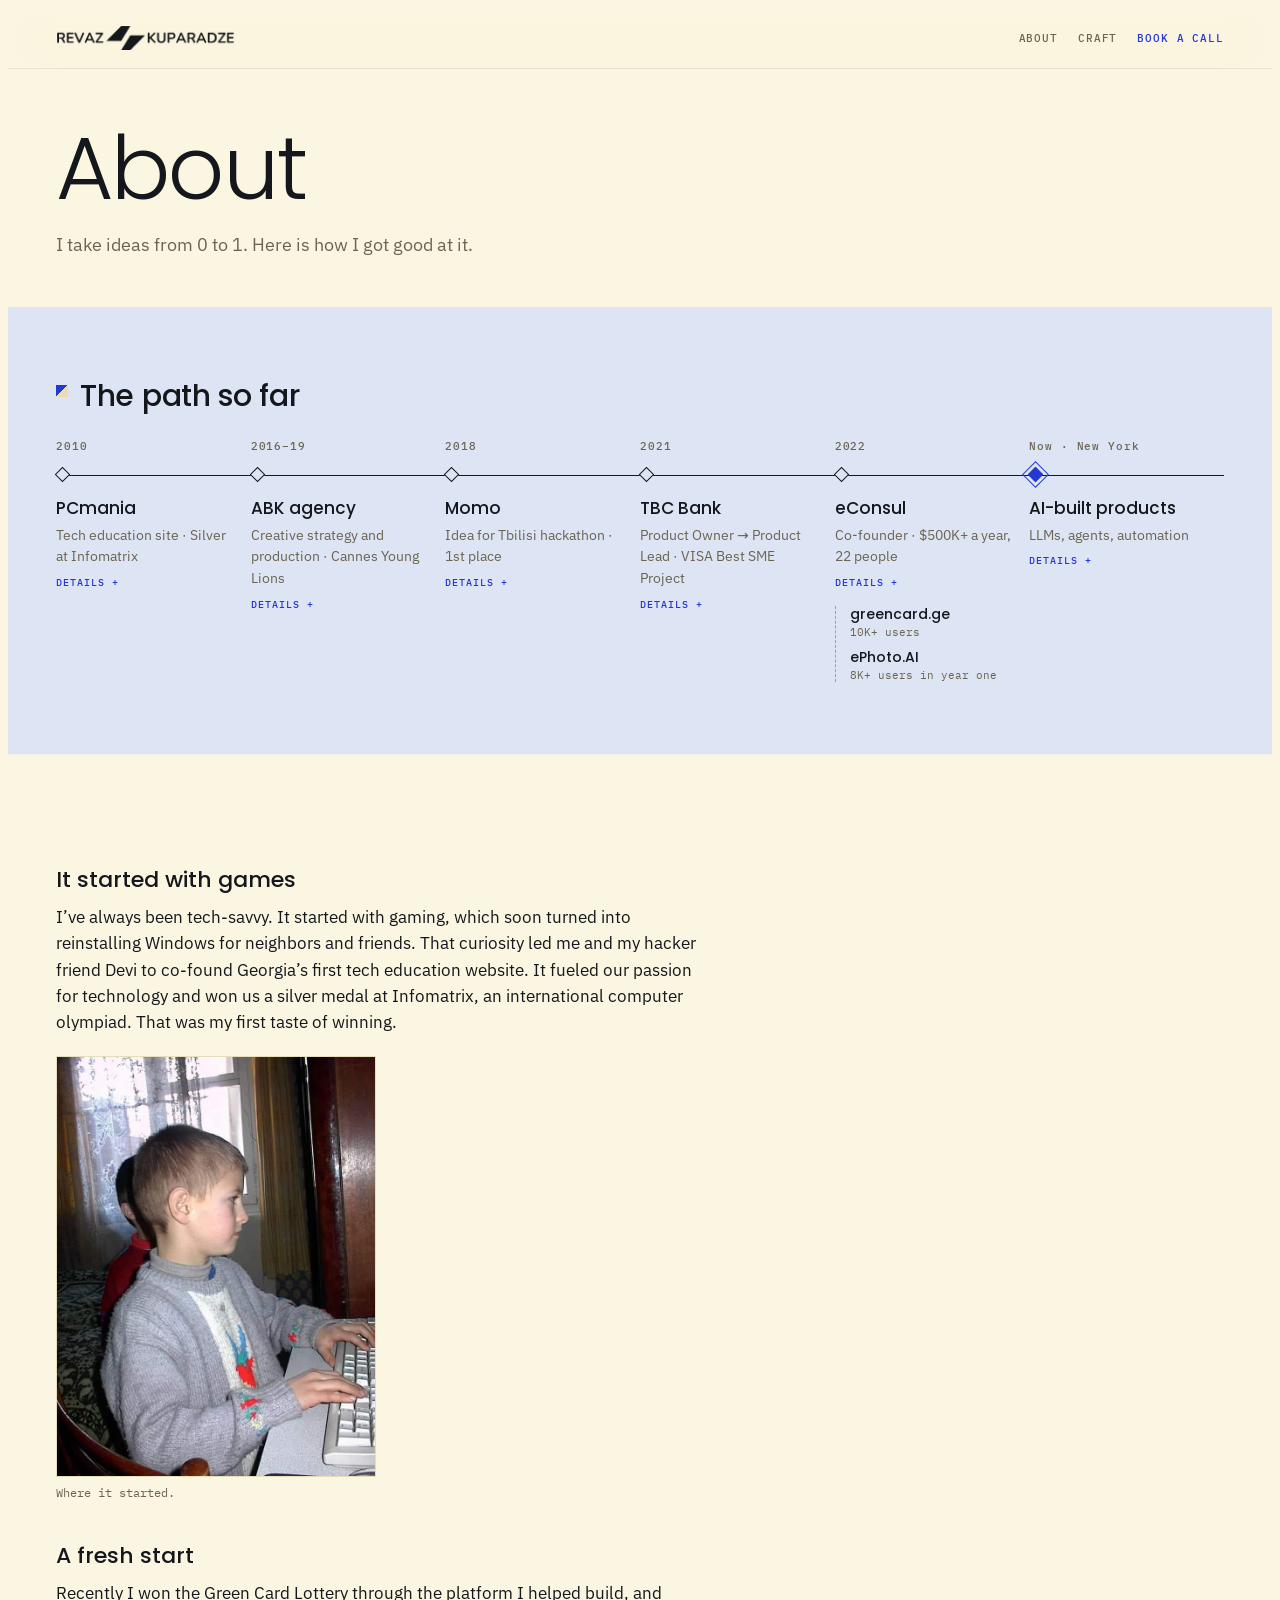
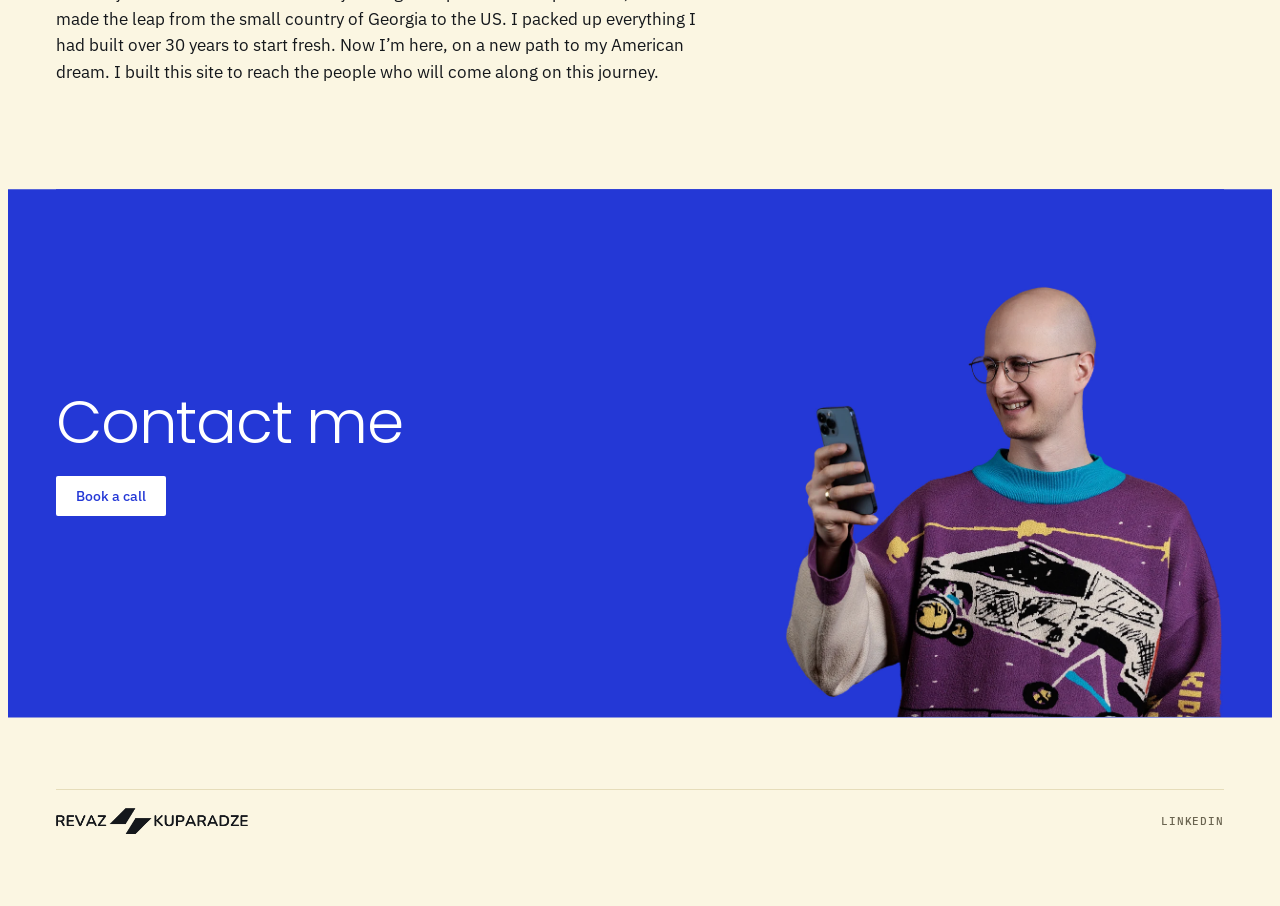
==== commit 388b10da: "Logo intro, IDEA SKY idea, footer trimmed (source 2feec07) Co-Authored-By: Claude Opus 5.5 <noreply@" ====
--- a/about/index.html
+++ b/about/index.html
@@ -1,27 +1,4 @@
-<!doctype html>
-<html lang="en">
-<head>
-<meta charset="utf-8">
-<meta name="viewport" content="width=device-width, initial-scale=1, viewport-fit=cover">
-<base href="/">
-<meta name="site-mode" content="paths">
-<title>About · Revaz Kuparadze</title>
-<meta name="description" content="Rez Kuparadze’s path from PCmania and ABK to TBC Bank, eConsul and building with AI in New York, with the awards along the way.">
-<link rel="canonical" href="https://revazkuparadze.com/about/">
-<meta property="og:type" content="website">
-<meta property="og:site_name" content="Revaz Kuparadze">
-<meta property="og:title" content="About · Revaz Kuparadze">
-<meta property="og:description" content="Rez Kuparadze’s path from PCmania and ABK to TBC Bank, eConsul and building with AI in New York, with the awards along the way.">
-<meta property="og:url" content="https://revazkuparadze.com/about/">
-<meta property="og:image" content="https://revazkuparadze.com/og-image.png">
-<meta name="twitter:card" content="summary_large_image">
-<script type="application/ld+json">{"@context": "https://schema.org", "@graph": [{"@type": "Person", "name": "Revaz Kuparadze", "alternateName": "Rez", "url": "https://revazkuparadze.com/", "image": "https://revazkuparadze.com/about/rez-portrait.jpg", "jobTitle": "Founder and product lead", "homeLocation": {"@type": "Place", "name": "New York"}, "sameAs": ["https://www.linkedin.com/in/rkuparadze/"]}, {"@type": "WebPage", "name": "About · Revaz Kuparadze", "url": "https://revazkuparadze.com/about/", "description": "Rez Kuparadze’s path from PCmania and ABK to TBC Bank, eConsul and building with AI in New York, with the awards along the way."}]}</script>
-<link rel="preload" href="fonts/poppins-latin-300-normal.woff2" as="font" type="font/woff2" crossorigin>
-<link rel="preload" href="fonts/ibm-plex-sans-latin-400-normal.woff2" as="font" type="font/woff2" crossorigin>
-</head>
-<body>
-<style>
-/* Self-hosted fonts (SIL Open Font License) */
+<!DOCTYPE html><html lang="en"> <head><meta charset="utf-8"><meta name="viewport" content="width=device-width, initial-scale=1, viewport-fit=cover"><base href="/"><meta name="site-mode" content="paths"><title>About · Revaz Kuparadze</title><meta name="description" content="Rez Kuparadze’s path from PCmania and ABK to TBC Bank, eConsul and building with AI in New York, with the awards along the way."><link rel="canonical" href="https://revazkuparadze.com/about/"><meta property="og:type" content="website"><meta property="og:site_name" content="Revaz Kuparadze"><meta property="og:title" content="About · Revaz Kuparadze"><meta property="og:description" content="Rez Kuparadze’s path from PCmania and ABK to TBC Bank, eConsul and building with AI in New York, with the awards along the way."><meta property="og:url" content="https://revazkuparadze.com/about/"><meta property="og:image" content="https://revazkuparadze.com/og-image.png"><meta name="twitter:card" content="summary_large_image"><script type="application/ld+json">{"@context":"https://schema.org","@graph":[{"@type":"Person","name":"Revaz Kuparadze","alternateName":"Rez","url":"https://revazkuparadze.com/","image":"https://revazkuparadze.com/about/rez-portrait.jpg","jobTitle":"Founder and product lead","homeLocation":{"@type":"Place","name":"New York"},"sameAs":["https://www.linkedin.com/in/rkuparadze/"]},{"@type":"WebPage","name":"About · Revaz Kuparadze","url":"https://revazkuparadze.com/about/","description":"Rez Kuparadze’s path from PCmania and ABK to TBC Bank, eConsul and building with AI in New York, with the awards along the way."}]}</script><link rel="icon" href="favicon.ico" sizes="48x48"><link rel="icon" href="favicon-32.png" type="image/png" sizes="32x32"><link rel="apple-touch-icon" href="apple-touch-icon.png"><link rel="preload" href="fonts/poppins-latin-300-normal.woff2" as="font" type="font/woff2" crossorigin><link rel="preload" href="fonts/ibm-plex-sans-latin-400-normal.woff2" as="font" type="font/woff2" crossorigin><link rel="preload" href="fonts/ibm-plex-sans-latin-500-normal.woff2" as="font" type="font/woff2" crossorigin><link rel="preload" href="fonts/poppins-latin-700-normal.woff2" as="font" type="font/woff2" crossorigin><style>/* Self-hosted fonts (SIL Open Font License) */
 @font-face { font-family: "Poppins"; font-style: normal; font-weight: 300; font-display: swap; src: url("fonts/poppins-latin-300-normal.woff2") format("woff2"); }
 @font-face { font-family: "Poppins"; font-style: normal; font-weight: 500; font-display: swap; src: url("fonts/poppins-latin-500-normal.woff2") format("woff2"); }
 @font-face { font-family: "Poppins"; font-style: normal; font-weight: 600; font-display: swap; src: url("fonts/poppins-latin-600-normal.woff2") format("woff2"); }
@@ -33,6 +10,7 @@
 
 /* Layout: a single plane field under a thin instrument bar; headline anchored bottom-left; plain idea list below as the no-motion baseline. */
 :root {
+  --brand-mask: url([data-uri]);
   --paper: #FBF6E2;
   --ink: #14171B;
   --graphite: #6A6450;
@@ -103,6 +81,7 @@
 .plane .tag { position: absolute; left: calc(var(--s) / 2 + 4px); top: -8px; white-space: nowrap;
   font: 500 11px/1 var(--font-mono); letter-spacing: .06em; text-transform: uppercase; color: var(--graphite);
   pointer-events: none; transition: color .2s; }
+.plane.tag-left .tag { left: auto; right: calc(var(--s) / 2 + 4px); }
 .plane:hover .tag, .plane:focus-visible .tag, .plane.held .tag { color: var(--accent); }
 .plane:hover .pf, .plane:focus-visible .pf, .plane.held .pf { fill: var(--accent); stroke: var(--paper); }
 .plane:focus-visible .body { outline: 2px solid var(--accent); outline-offset: 6px; border-radius: 50%; }
@@ -139,6 +118,16 @@
 .sheet .eyebrow { margin-top: 48px; font: 500 11px/1.3 var(--font-mono); letter-spacing: .1em; text-transform: uppercase; color: var(--accent); }
 .sheet h2 { font: 700 clamp(40px, 8vw, 88px)/1 var(--font-display); letter-spacing: -.02em; margin: 12px 0 20px; text-wrap: balance; }
 .sheet .lede { font-size: 19px; max-width: 58ch; margin: 0; }
+.sheet-extra:empty { display: none; }
+.sheet .highlight { margin: 28px 0 0; padding-left: 18px; border-left: 3px solid var(--accent); max-width: 40ch;
+  font: 500 clamp(20px, 2.4vw, 26px)/1.3 var(--font-display); letter-spacing: -.01em; color: var(--ink); text-wrap: balance; }
+.notice { margin-top: 32px; padding: 20px 22px; max-width: 66ch; border: 1px solid var(--rule); border-top: 3px solid var(--ink); background: var(--paper); }
+.notice p { margin: 0; }
+.notice .notice-label { margin-bottom: 8px; font: 500 11px/1.3 var(--font-mono); letter-spacing: .1em; text-transform: uppercase; color: var(--graphite); }
+.notice blockquote { margin: 14px 0 0; padding-left: 14px; border-left: 2px solid var(--rule); font-style: italic; }
+.notice .notice-cite { margin-top: 10px; font: 400 12px/1.5 var(--font-mono); color: var(--graphite); }
+.notice .notice-cite a { color: var(--accent); }
+.sheet-media .logo-card img { background: #fff; padding: 28px 24px; aspect-ratio: auto; border: 1px solid var(--rule); }
 .facts { display: grid; grid-template-columns: repeat(auto-fit, minmax(200px, 1fr)); gap: 24px; margin-top: 40px; padding-top: 24px; border-top: 1px solid var(--rule); }
 .facts dt { font: 500 11px/1.3 var(--font-mono); letter-spacing: .1em; text-transform: uppercase; color: var(--graphite); }
 .facts dd { margin: 6px 0 0; }
@@ -236,7 +225,7 @@
   font: 500 11px/1.3 var(--font-mono); letter-spacing: .08em; text-transform: uppercase; color: var(--graphite); }
 
 .brand { display: inline-block; height: 18px; aspect-ratio: 732 / 99; max-width: 100%; background: var(--ink);
-  -webkit-mask: url([data-uri]) center / contain no-repeat; mask: url([data-uri]) center / contain no-repeat; }
+  -webkit-mask: var(--brand-mask) center / contain no-repeat; mask: var(--brand-mask) center / contain no-repeat; }
 .foot { align-items: center; }
 .foot .brand { height: 26px; width: 192px; flex: none; }
 @media (max-width: 560px) { .foot { flex-direction: column; align-items: center; text-align: center; gap: 14px; } }
@@ -258,6 +247,9 @@
 .nav { display: flex; gap: 20px; align-items: center; flex-wrap: wrap; }
 .nav a { color: var(--graphite); text-decoration: none; font: 500 11px/1 var(--font-mono); letter-spacing: .08em; text-transform: uppercase; }
 .nav a:hover, .nav a:focus-visible, .nav a[aria-current="page"] { color: var(--ink); }
+/* Touch: at least 44px tall hit areas, without moving the layout */
+.nav a, .foot a { display: inline-block; padding: 17px 5px; margin: -17px -5px; }
+.home-link { padding-block: 13px; margin-block: -13px; }
 .nav .nav-cta { color: var(--accent); }
 /* Phones: logo and menu on one line */
 @media (max-width: 560px) {
@@ -288,16 +280,25 @@
 .foot a { color: var(--graphite); text-decoration: none; }
 .foot a:hover, .foot a:focus-visible { color: var(--accent); }
 
-/* Loader: a sheet folds into a plane and flies off (CSS only, removes itself) */
+/* Intro: the logo mark appears, then REVAZ unfolds to the left and KUPARADZE to the right; then the page shows.
+   The three parts are slices of the one logo image (x ranges 0–197, 197–369, 369–732 of 732 px). CSS only, removes itself. */
 .loader { position: fixed; inset: 0; z-index: 50; display: grid; place-items: center; background: var(--paper);
-  animation: loader-out .45s ease 1.5s forwards; pointer-events: none; }
-.loader svg { width: 120px; height: 120px; overflow: visible; }
-.loader polygon, .loader line, .loader polyline { fill: var(--paper); stroke: var(--ink); stroke-width: 1.4; stroke-linejoin: round; vector-effect: non-scaling-stroke; }
-.ld-sheet { transform-origin: center; animation: ld-fold .7s cubic-bezier(.7,0,.3,1) .15s forwards; }
-.ld-plane { opacity: 0; transform: scale(.6); transform-origin: center; animation: ld-plane-in .3s ease .8s forwards, ld-fly .5s cubic-bezier(.5,0,.8,.3) 1.15s forwards; }
-@keyframes ld-fold { 50% { transform: rotate(45deg) scaleY(1); } 100% { transform: rotate(45deg) scaleY(0); opacity: 0; } }
-@keyframes ld-plane-in { to { opacity: 1; transform: scale(1); } }
-@keyframes ld-fly { from { opacity: 1; transform: scale(1); } to { opacity: 0; transform: translate(260px, -140px) rotate(-18deg) scale(.8); } }
+  animation: loader-out .45s ease 1.75s forwards; pointer-events: none; }
+.ld-logo { --L: min(80vw, 480px); display: flex; height: calc(var(--L) * 99 / 732); }
+.ld-part { display: block; height: 100%; background: var(--ink); -webkit-mask: var(--brand-mask) no-repeat; mask: var(--brand-mask) no-repeat;
+  -webkit-mask-size: var(--L) 100%; mask-size: var(--L) 100%; }
+.ld-first { width: calc(var(--L) * 197 / 732); -webkit-mask-position: 0 0; mask-position: 0 0;
+  clip-path: inset(0 0 0 100%); animation: ld-reveal-left .6s cubic-bezier(.2,.8,.2,1) .7s forwards; }
+.ld-mark { width: calc(var(--L) * 172 / 732); -webkit-mask-position: calc(var(--L) * -197 / 732) 0; mask-position: calc(var(--L) * -197 / 732) 0;
+  /* starts centred on screen (the mark's centre sits 82 px right of the logo's centre), then settles into place */
+  opacity: 0; transform: translateX(calc(var(--L) * 82 / 732)) scale(.6);
+  animation: ld-mark-in .45s cubic-bezier(.2,.8,.2,1) .1s forwards, ld-mark-settle .6s cubic-bezier(.2,.8,.2,1) .7s forwards; }
+.ld-last { width: calc(var(--L) * 363 / 732); -webkit-mask-position: calc(var(--L) * -369 / 732) 0; mask-position: calc(var(--L) * -369 / 732) 0;
+  clip-path: inset(0 100% 0 0); animation: ld-reveal-right .6s cubic-bezier(.2,.8,.2,1) .7s forwards; }
+@keyframes ld-mark-in { to { opacity: 1; transform: translateX(calc(var(--L) * 82 / 732)) scale(1); } }
+@keyframes ld-mark-settle { from { opacity: 1; transform: translateX(calc(var(--L) * 82 / 732)); } to { opacity: 1; transform: none; } }
+@keyframes ld-reveal-left { to { clip-path: inset(0); } }
+@keyframes ld-reveal-right { to { clip-path: inset(0); } }
 @keyframes loader-out { to { opacity: 0; visibility: hidden; } }
 .tag-inst { font: 500 10px/1 var(--font-mono); letter-spacing: .12em; text-transform: uppercase; color: var(--graphite); border: 1px solid var(--rule); padding: 5px 8px; white-space: nowrap; }
 .lineage { list-style: none; margin: 0; padding: 0; display: grid; grid-template-columns: repeat(6, minmax(0, 1fr)); position: relative; }
@@ -383,57 +384,14 @@
 @media (max-width: 760px) { .about-closing > div { padding-bottom: 8px; } .about-portrait img { margin: 0 auto; max-width: 320px; } }
 @media (max-width: 760px) { .about-closing { grid-template-columns: 1fr; } }
 #view-about .prose { padding-top: 72px; padding-bottom: 104px; }
-.closing.board { padding-block: 128px 136px; }
+.closing.gridded { padding-block: 128px 136px; }
 html, body { overflow-x: clip; }
 /* Same light line grid as the hero, carried across the full-bleed cobalt band */
-.closing.board::before { content: ""; position: absolute; top: 0; bottom: 0; left: -100vmax; right: -100vmax; pointer-events: none;
+.closing.gridded::before { content: ""; position: absolute; top: 0; bottom: 0; left: -100vmax; right: -100vmax; pointer-events: none;
   --grid: color-mix(in srgb, var(--ink) 10%, transparent);
   background-image: linear-gradient(var(--grid) 1px, transparent 1px), linear-gradient(90deg, var(--grid) 1px, transparent 1px);
   background-size: 32px 32px; background-position: 0 -1px; }
 .closing-grid { position: relative; z-index: 1; }
-.closing .closing-sub { margin-top: 18px; font-size: 15px; }
-.closing .closing-sub .closing-book { color: var(--ink); font-weight: 600; text-decoration: underline; text-underline-offset: 3px; }
-.closing .closing-sub .closing-book:hover, .closing .closing-sub .closing-book:focus-visible { text-decoration-thickness: 2px; outline: none; }
-.note-field .opt { opacity: .7; }
-/* Visitor notes flying in the hero: white paper, cobalt crease line, cobalt tag */
-.plane.note-p .pf { stroke: var(--accent); }
-.plane.note-p .tag { color: var(--accent); text-transform: none; letter-spacing: .02em; }
-.plane.note-p.fresh .body::after { content: ""; position: absolute; inset: -14px; border-radius: 50%; border: 1.5px solid var(--accent);
-  animation: fresh-ring 1.6s ease-out 4; pointer-events: none; }
-@keyframes fresh-ring { from { transform: scale(.5); opacity: .9; } to { transform: scale(1.5); opacity: 0; } }
-.note-flier { position: fixed; left: 0; top: 0; z-index: 9; width: 64px; height: 64px; pointer-events: none; will-change: transform; }
-.note-flier svg { width: 100%; height: 100%; overflow: visible; }
-.note-flier .pf { fill: var(--plane); stroke: var(--accent); stroke-width: 1.3; stroke-linejoin: round; }
-/* Letter: a caught note plane unfolds into a readable paper note */
-.letter { position: fixed; inset: 0; z-index: 11; display: grid; place-items: center; padding: 16px;
-  background: color-mix(in srgb, #14171B 45%, transparent); opacity: 0; transition: opacity .3s; }
-.letter[hidden] { display: none; }
-.letter.open { opacity: 1; }
-.letter-card { width: min(520px, 100%); max-height: calc(100vh - 32px); overflow: auto; background: var(--plane); color: var(--plane-edge);
-  padding: 24px 24px 22px; display: flex; flex-direction: column; gap: 12px; position: relative;
-  --n-grid: color-mix(in srgb, var(--plane-edge) 6%, transparent);
-  background-image: linear-gradient(var(--n-grid) 1px, transparent 1px), linear-gradient(90deg, var(--n-grid) 1px, transparent 1px); background-size: 20px 20px; background-position: -1px -1px;
-  box-shadow: 0 30px 60px -28px rgba(0,0,0,.6); transform-origin: 50% 50%; }
-.letter.open .letter-card { animation: letter-unfold .7s cubic-bezier(.2,.8,.2,1) both; }
-@keyframes letter-unfold {
-  0% { transform: translate(var(--dx, 0), var(--dy, 0)) scale(.08) rotate(-18deg); clip-path: polygon(50% 0, 100% 50%, 50% 100%, 0 50%); }
-  55% { transform: none; clip-path: polygon(50% 0, 100% 50%, 50% 100%, 0 50%); }
-  100% { transform: none; clip-path: polygon(0 0, 100% 0, 100% 100%, 0 100%); } }
-.letter-card .note-head { padding-right: 0; }
-.letter-card::after { content: ""; position: absolute; top: 0; right: 0; width: 34px; height: 34px; background: linear-gradient(225deg, color-mix(in srgb, #14171B 45%, var(--paper)) 0 50%, color-mix(in srgb, var(--plane-edge) 14%, var(--plane)) 50%); }
-.letter-card .note-head { padding-right: 34px; }
-.letter-close { position: absolute; top: 0; right: 0; z-index: 2; width: 34px; height: 34px; display: grid; place-items: end start; padding: 0 0 5px 6px; background: none; border: 0; cursor: pointer; font: 500 13px/1 var(--font-body);
-  color: color-mix(in srgb, var(--plane-edge) 60%, var(--plane)); }
-.letter-close:hover, .letter-close:focus-visible { color: var(--accent); outline: none; }
-.letter-from { margin: 10px 0 0; font: 500 24px/1.2 var(--font-display); }
-.letter-date { margin: 0; font: 400 12px/1 var(--font-mono); color: color-mix(in srgb, var(--plane-edge) 55%, var(--plane)); }
-.letter-body { margin: 8px 0 4px; font-size: 17px; line-height: 1.6; white-space: pre-wrap; overflow-wrap: anywhere; }
-.letter-actions { display: flex; flex-wrap: wrap; gap: 10px; margin-top: 6px; }
-.letter-actions button { background: none; border: 1px solid color-mix(in srgb, var(--plane-edge) 25%, var(--plane)); color: var(--plane-edge);
-  padding: 10px 14px; border-radius: 2px; font: 500 13px/1 var(--font-body); cursor: pointer; }
-.letter-actions button:hover, .letter-actions button:focus-visible { border-color: var(--accent); color: var(--accent); outline: none; }
-.letter-actions .danger:hover, .letter-actions .danger:focus-visible { border-color: #B3261E; color: #B3261E; }
-@media (prefers-reduced-motion: reduce) { .compose.open .note-slot, .letter.open .letter-card, .plane.note-p.fresh .body::after { animation: none; } }
 
 /* Folded craft cards: a paper strip that unfolds on click */
 .work.fold { padding: 0; gap: 0; }
@@ -556,83 +514,30 @@
 .skills li { font: 500 12px/1 var(--font-mono); letter-spacing: .04em; padding: 9px 12px; border: 1px solid var(--rule); background: color-mix(in srgb, var(--paper) 55%, #fff); color: var(--ink); transition: background-color .2s, color .2s, border-color .2s; }
 .skills li:hover { background: var(--ink); color: var(--paper); border-color: var(--ink); }
 @media (max-width: 820px) { .who-grid { grid-template-columns: 1fr; } .skills { padding-top: 0; } }
-
-/* Idea Note: a message form that folds into a plane and flies off on send. Always white paper with ink text. */
-.note, .letter-card { --plane: #FFFFFF; --plane-edge: #14171B; }
-.closing-grid { display: grid; grid-template-columns: minmax(0, 1fr) minmax(0, 440px); gap: 40px 64px; align-items: start; }
-@media (max-width: 860px) { .closing-grid { grid-template-columns: 1fr; } }
-.note-wrap { position: relative; min-height: 380px; perspective: 1100px; }
-.note { --n-ink: var(--plane-edge); --n-muted: color-mix(in srgb, var(--plane-edge) 55%, var(--plane)); --n-rule: color-mix(in srgb, var(--plane-edge) 14%, var(--plane));
-  background: var(--plane); color: var(--n-ink); padding: 22px 22px 20px; display: flex; flex-direction: column; gap: 14px;
-  box-shadow: 0 1px 0 var(--n-rule), 0 18px 40px -22px rgba(0,0,0,.45); transform-origin: 50% 50%; position: relative;
-  --n-grid: color-mix(in srgb, var(--plane-edge) 6%, transparent);
-  background-image: linear-gradient(var(--n-grid) 1px, transparent 1px), linear-gradient(90deg, var(--n-grid) 1px, transparent 1px); background-size: 20px 20px; background-position: -1px -1px; }
-.note::after { content: ""; position: absolute; top: 0; right: 0; width: 26px; height: 26px; background: linear-gradient(225deg, var(--tone-cobalt) 0 50%, var(--n-rule) 50%); }
-.note-head { display: flex; justify-content: space-between; align-items: baseline; gap: 12px; padding-right: 26px; }
-.note-label, .note-to { font: 500 10px/1 var(--font-mono); letter-spacing: .12em; text-transform: uppercase; color: var(--n-muted); }
-.note-field { display: flex; flex-direction: column; gap: 6px; }
-.note-field span { font: 500 11px/1 var(--font-mono); letter-spacing: .06em; color: var(--n-muted); }
-.note-field input, .note-field textarea { font: 400 16px/1.5 var(--font-body); color: var(--n-ink); border: 0; border-bottom: 1px solid color-mix(in srgb, var(--plane-edge) 22%, var(--plane));
-  background: linear-gradient(180deg, color-mix(in srgb, var(--tone-cobalt) 3%, var(--plane)) 0%, color-mix(in srgb, var(--tone-cobalt) 10%, var(--plane)) 100%);
-  padding: 8px 10px; border-radius: 3px 3px 0 0; resize: vertical; min-width: 0; transition: background .2s; }
-.note-field input:focus, .note-field textarea:focus { background: linear-gradient(180deg, color-mix(in srgb, var(--tone-cobalt) 5%, var(--plane)) 0%, color-mix(in srgb, var(--tone-cobalt) 15%, var(--plane)) 100%); }
-.note-field input::placeholder, .note-field textarea::placeholder { color: color-mix(in srgb, var(--plane-edge) 35%, var(--plane)); }
-.note-field input:focus, .note-field textarea:focus { outline: none; border-bottom-color: var(--tone-cobalt); box-shadow: 0 1px 0 var(--tone-cobalt); }
-/* Idea Note v2: clean white paper, cobalt top edge, underline fields, ruled writing area */
-.note, .letter-card { background-color: #FFFFFF; background-image: none; border: 1px solid rgba(20,23,27,.08); border-top: 3px solid var(--tone-cobalt); }
-.note-field input, .note-field textarea, .note-field input:focus, .note-field textarea:focus { background: transparent; }
-.note-field input { padding: 8px 0 9px; border-bottom: 1px solid #DADDE4; }
-.note-field input:focus { border-bottom-color: var(--tone-cobalt); box-shadow: 0 1px 0 var(--tone-cobalt); }
-.note-field textarea { padding: 0; line-height: 28px; min-height: 112px; border-bottom: 0; resize: vertical;
-  background-image: repeating-linear-gradient(180deg, transparent 0 27px, #E4E7EE 27px 28px); background-attachment: local; }
-.note-field textarea:focus { box-shadow: none;
-  background-image: repeating-linear-gradient(180deg, transparent 0 27px, color-mix(in srgb, var(--tone-cobalt) 35%, #FFFFFF) 27px 28px); }
-.note-field input::placeholder, .note-field textarea::placeholder { color: #A7ABB5; }
-.letter-body { line-height: 28px; background-image: repeating-linear-gradient(180deg, transparent 0 27px, #E4E7EE 27px 28px); background-attachment: local; }
-.note[hidden], .note-done[hidden], .note-error[hidden] { display: none; }
-.btn-idea { background: var(--accent); color: #fff; border: 0; cursor: pointer; }
-.btn-idea { transition: transform .2s cubic-bezier(.2,.8,.2,1), box-shadow .25s, background-color .25s; }
-.btn-idea::after { content: "→"; display: inline-block; width: 0; opacity: 0; overflow: hidden; transition: width .25s, opacity .25s, margin .25s; }
-.btn-idea:hover, .btn-idea:focus-visible { background: color-mix(in srgb, var(--accent) 86%, #fff); color: #fff; outline: none; transform: translateY(-2px);
-  box-shadow: 0 10px 26px -10px color-mix(in srgb, var(--accent) 80%, transparent), 0 0 0 4px color-mix(in srgb, var(--accent) 18%, transparent); }
-.btn-idea:hover::after, .btn-idea:focus-visible::after { width: 1em; opacity: 1; margin-left: 2px; }
-.btn-idea:active { transform: translateY(0); }
-@media (prefers-reduced-motion: reduce) { .btn-idea, .btn-idea::after { transition: none; } .btn-idea:hover { transform: none; } }
-.compose .note-slot { width: min(460px, 100%); max-height: calc(100vh - 32px); overflow: auto; }
-.compose .note { transform-origin: 50% 50%; }
-.compose.open .note-slot { animation: letter-unfold .7s cubic-bezier(.2,.8,.2,1) both; }
-.note-close { display: none; }
-/* Close sits on the folded corner of the note */
-.compose .note::after { width: 34px; height: 34px; }
-.compose .note-head { padding-right: 34px; }
-.compose .note-close { display: grid; place-items: end start; position: absolute; top: 0; right: 0; z-index: 2; width: 34px; height: 34px; padding: 0 0 5px 6px;
-  background: none; border: 0; cursor: pointer; font: 500 13px/1 var(--font-body); color: color-mix(in srgb, var(--plane-edge) 65%, var(--plane)); }
-.compose .note-close:hover, .compose .note-close:focus-visible { color: var(--tone-cobalt); outline: none; }
-.compose .note-close:focus-visible { box-shadow: inset 0 0 0 2px var(--tone-cobalt); }
-.compose .note-head { align-items: center; }
-.compose .note::after { background: linear-gradient(225deg, color-mix(in srgb, #14171B 45%, var(--paper)) 0 50%, var(--n-rule) 50%); }
-.compose .note-error { margin: 0; font: 400 13px/1.4 var(--font-body); color: #B3261E; }
-.toast { position: fixed; left: 50%; bottom: 20px; transform: translateX(-50%); z-index: 12; max-width: min(520px, calc(100% - 32px)); padding: 12px 16px; background: var(--ink); color: var(--paper); font-size: 14px; border-radius: 2px; }
-.toast[hidden] { display: none; }
-.closing .note-error { margin: 0; max-width: none; font: 400 13px/1.4 var(--font-body); color: #B3261E; }
-.note-send { align-self: flex-start; margin-top: 4px; display: inline-flex; gap: 10px; align-items: center; padding: 12px 18px; border: 0; border-radius: 2px; cursor: pointer;
-  background: var(--tone-cobalt); color: #fff; font: 500 14px/1 var(--font-body); transition: transform .15s; }
-.note-send:hover { transform: translateY(-1px); }
-.note-send:focus-visible { outline: 2px solid var(--tone-cobalt); outline-offset: 3px; }
-.note.folding { animation: note-fold .75s cubic-bezier(.6,0,.4,1) forwards; pointer-events: none; }
-@keyframes note-fold {
-  0% { transform: none; opacity: 1; }
-  35% { transform: rotateX(70deg) scaleY(.55); opacity: 1; }
-  70% { transform: rotateX(80deg) scale(.35, .3) rotateZ(-10deg); opacity: 1; }
-  100% { transform: rotateX(85deg) scale(.12, .1) rotateZ(-20deg); opacity: 0; }
-}
-.note-done { background: var(--plane); color: var(--plane-edge); padding: 26px 22px; display: flex; flex-direction: column; gap: 10px; animation: note-in .5s ease both; }
-.closing .note-done-title { margin: 0; max-width: none; color: var(--plane-edge); font: 500 22px/1.2 var(--font-display); }
-.closing .note-done-text { margin: 0; max-width: none; color: color-mix(in srgb, var(--plane-edge) 65%, var(--plane)); font-size: 14px; }
-.note-again { align-self: flex-start; margin-top: 6px; background: none; border: 1px solid color-mix(in srgb, var(--plane-edge) 25%, var(--plane)); color: var(--plane-edge);
-  padding: 10px 14px; font: 500 12px/1 var(--font-mono); letter-spacing: .06em; text-transform: uppercase; cursor: pointer; border-radius: 2px; }
-.note-again:hover, .note-again:focus-visible { border-color: var(--tone-cobalt); color: var(--tone-cobalt); outline: none; }
-@keyframes note-in { from { opacity: 0; transform: translateY(8px); } to { opacity: 1; transform: none; } }
+/* Results strip: six numbers, each a link to its proof */
+.stats { list-style: none; margin: 0 0 48px; padding: 0; display: grid; grid-template-columns: repeat(6, minmax(0, 1fr)); border-top: 1px solid var(--ink); border-bottom: 1px solid var(--rule); }
+.stats li + li { border-left: 1px solid var(--rule); }
+.stat { display: flex; flex-direction: column; gap: 8px; height: 100%; padding: 20px 16px 18px; color: var(--ink); text-decoration: none; transition: background-color .2s; }
+.stats li:first-child .stat { padding-left: 0; }
+.stat-value { font: 600 clamp(28px, 3.2vw, 44px)/1 var(--font-display); letter-spacing: -.02em; }
+.stat-label { font: 400 13px/1.35 var(--font-body); color: var(--graphite); }
+.stat:hover .stat-value, .stat:focus-visible .stat-value { color: var(--accent); }
+.stat:focus-visible { outline: 2px solid var(--accent); outline-offset: -2px; }
+@media (max-width: 980px) { .stats { grid-template-columns: repeat(3, minmax(0, 1fr)); } .stats li:nth-child(4) { border-left: 0; } .stats li:nth-child(n+4) { border-top: 1px solid var(--rule); } .stats li:nth-child(4) .stat { padding-left: 0; } }
+@media (max-width: 560px) { .stats { grid-template-columns: repeat(2, minmax(0, 1fr)); } .stats li { border-left: 0 !important; border-top: 1px solid var(--rule); } .stats li:nth-child(-n+2) { border-top: 0; } .stats li:nth-child(even) { border-left: 1px solid var(--rule) !important; } .stats li .stat { padding-left: 0; } .stats li:nth-child(even) .stat { padding-left: 14px; } }
+/* Rotating role line: every phrase sits in the same grid cell, so the width never jumps; the current one flips in like a page */
+.role-line { margin: 0 0 18px !important; font: 500 clamp(24px, 3vw, 36px)/1.2 var(--font-display) !important; letter-spacing: -.015em; max-width: none !important; }
+.rotor { display: inline-grid; vertical-align: bottom; perspective: 400px; color: var(--accent); }
+.rotor .rotor-role { grid-area: 1 / 1; white-space: nowrap; opacity: 0; transform: rotateX(-90deg); transform-origin: 50% 0; transition: opacity .35s, transform .5s cubic-bezier(.2,.8,.2,1); }
+.rotor .rotor-role:not(.on) { transition: opacity .18s, transform .3s; } /* the old phrase clears first */
+.rotor .rotor-role.on { opacity: 1; transform: none; transition-delay: .15s; }
+@media (max-width: 420px) { .rotor .rotor-role { white-space: normal; } }
+@media (prefers-reduced-motion: reduce) { .rotor .rotor-role { transition: none; } }
+
+/* Closing call to action: copy on the left, one large Book a call button on the right */
+.closing-grid { display: grid; grid-template-columns: minmax(0, 1fr) auto; gap: 32px 64px; align-items: center; }
+.btn-lg { padding: 18px 28px; font-size: 18px; }
+@media (max-width: 860px) { .closing-grid { grid-template-columns: 1fr; justify-items: start; } }
 /* Who I am illustration: a multi-tool whose newest blade is an AI prompt bar. Tools fan out again on hover. */
 .who-side { display: flex; flex-direction: column; gap: 8px; min-width: 0; }
 .mt-wrap { width: 100%; max-width: 540px; margin: -40px 0 -8px -14px; }
@@ -654,14 +559,10 @@
 .who:hover .multitool .mt-cursor { animation: cursor-blink 1s steps(1) .9s infinite; }
 @keyframes tool-fan { 0% { transform: rotate(calc(var(--a) * .15)); } 70% { transform: rotate(calc(var(--a) * 1.06)); } 100% { transform: rotate(var(--a)); } }
 @keyframes cursor-blink { 0% { opacity: 1; } 50% { opacity: 0; } }
-.note-choice { display: flex; align-items: stretch; margin-top: 4px; align-self: stretch; border: 1.5px solid var(--tone-cobalt); border-radius: 3px; overflow: hidden; }
-.note-choice .note-send { margin: 0; border-radius: 0; flex: 1 1 auto; justify-content: center; }
-.note-choice .note-send:hover { transform: none; filter: brightness(1.1); }
 
 @media (prefers-reduced-motion: reduce) { .who:hover .multitool .tool, .who:hover .multitool .mt-cursor { animation: none; } }
 @media (max-width: 820px) { .mt-wrap { margin: 0 auto; max-width: 100%; } }
 
-@media (prefers-reduced-motion: reduce) { .note.folding, .note-done { animation: none; } }
 
 @media (prefers-reduced-motion: reduce) { .path li:hover .ill-stairs .stairs { animation: none; } }
 
@@ -694,7 +595,7 @@
   .field { height: max(640px, calc(100svh - 70px)); }
   body { font-size: 17px; }
   .thesis p { font-size: 17px; }
-  .path .step, .node .yr, .n-more, .note-field span, .medal, .role, .work .role, .tag-inst, .logos-title { font-size: 12px; }
+  .path .step, .node .yr, .n-more, .medal, .role, .work .role, .tag-inst, .logos-title { font-size: 12px; }
   .node .n-desc, .work .brief, .ideas .line { font-size: 15px; }
   .skills li, .skill { font-size: 12px; }
 }
@@ -748,9 +649,6 @@
   box-shadow: inset 0 -1px 0 color-mix(in srgb, var(--ink) 8%, transparent); }
 .sheet .back { background: color-mix(in srgb, var(--panel) 70%, transparent); -webkit-backdrop-filter: blur(12px) saturate(1.4); backdrop-filter: blur(12px) saturate(1.4);
   border-color: color-mix(in srgb, var(--ink) 14%, transparent); box-shadow: 0 8px 24px -14px rgba(0,0,0,.4), inset 0 1px 0 rgba(255,255,255,.35); }
-.letter { -webkit-backdrop-filter: blur(6px) saturate(1.2); backdrop-filter: blur(6px) saturate(1.2); background: color-mix(in srgb, #14171B 32%, transparent); }
-.toast { background: color-mix(in srgb, #14171B 78%, transparent); -webkit-backdrop-filter: blur(14px) saturate(1.4); backdrop-filter: blur(14px) saturate(1.4);
-  border: 1px solid rgba(255,255,255,.12); box-shadow: 0 16px 40px -20px rgba(0,0,0,.5), inset 0 1px 0 rgba(255,255,255,.1); color: #fff; border-radius: 4px; }
 .ad-media .play, .frame.video .play { background: rgba(255,255,255,.16); -webkit-backdrop-filter: blur(10px) saturate(1.5); backdrop-filter: blur(10px) saturate(1.5);
   box-shadow: inset 0 0 0 1px rgba(255,255,255,.45), 0 10px 30px -12px rgba(0,0,0,.6); }
 .ad-media:hover .play, .ad-media:focus-visible .play, .frame.video:hover .play { background: color-mix(in srgb, var(--accent) 78%, transparent); }
@@ -758,10 +656,9 @@
   -webkit-backdrop-filter: blur(6px); backdrop-filter: blur(6px); }
 /* Visitors who ask for less transparency get solid surfaces */
 @media (prefers-reduced-transparency: reduce) {
-  .bar::before, .sheet .back, .letter, .toast, .ad-media .play, .frame.video .play, .plane .tag { -webkit-backdrop-filter: none; backdrop-filter: none; }
+  .bar::before, .sheet .back, .ad-media .play, .frame.video .play, .plane .tag { -webkit-backdrop-filter: none; backdrop-filter: none; }
   .bar::before { background: var(--paper); }
   .sheet .back { background: var(--panel); }
-  .toast { background: #14171B; }
   .ad-media .play, .frame.video .play { background: rgba(20,23,27,.8); }
   .plane .tag { background: var(--paper); }
 }
@@ -774,985 +671,9 @@
 #book:active { transform: translateY(0); }
 @media (prefers-reduced-motion: reduce) { #book, #book::after { transition: none; } #book:hover { transform: none; } }
 
-.hp { position: absolute !important; left: -9999px; width: 1px; height: 1px; opacity: 0; }
 
 .sr-only { position: absolute; width: 1px; height: 1px; padding: 0; margin: -1px; overflow: hidden; clip: rect(0 0 0 0); white-space: nowrap; border: 0; }
 /* Text logo reads clearly (meets 4.5:1 contrast) while image logos stay muted */
 .logo-name { opacity: 1; color: var(--graphite); }
 .logo-slot a:hover .logo-name, .logo-slot a:focus-visible .logo-name { color: var(--ink); }
-</style>
-
-<div class="loader" aria-hidden="true">
-  <svg viewBox="-40 -40 80 80">
-    <g class="ld-sheet"><polygon points="-22,-22 22,-22 22,22 -22,22"/><line x1="-22" y1="0" x2="22" y2="0"/></g>
-    <g class="ld-plane"><polygon class="pf-hi" points="26,-2.2 -22.6,-18.6 -18.1,-6.3"/><polygon class="pf-mid" points="26,-2.2 -18.1,-6.3 -28,9.5 -14.8,2.4"/><polygon class="pf-lo" points="-28,9.5 -14.8,2.4 -13.8,8.7"/><polygon class="pf-hi2" points="26,-2.2 -14.8,2.4 -9.2,18.6"/></g>
-  </svg>
-</div>
-<div class="wrap">
-  <header class="bar">
-    <a href="./" data-route="home" class="home-link" aria-label="Revaz Kuparadze, home"><span class="brand" aria-hidden="true"></span></a>
-    <nav class="nav" aria-label="Main">
-      <a href="about/" data-route="about">About</a>
-      <a href="craft/" data-route="craft">Craft</a>
-      <a href="https://calendar.app.google/oPBxK5waPKJncCMs9" target="_blank" rel="noopener" class="nav-cta" id="book3">Book a call</a>
-    </nav>
-  </header>
-
-  <main id="view-home" hidden>
-
-  <section class="field" id="field" aria-label="Ideas in flight">
-    <div class="thesis">
-      <h1>Ideas to <b>life</b></h1>
-      <p>The value of the idea itself without execution is <b>0</b>. Whether it’s a digital product, creative strategy, or business obstacle, I turn ideas to <b>1</b>. I believe an idea that is not exposed is lost. <b>Are you ready?</b></p>
-      <div class="actions">
-        <button class="btn btn-idea" type="button" id="idea-btn" aria-haspopup="dialog">Share Your Ideas</button>
-        <a class="btn" href="https://calendar.app.google/oPBxK5waPKJncCMs9" target="_blank" rel="noopener" id="book">Let’s talk</a>
-      </div>
-    </div>
-  </section>
-
-  <div id="fallback" hidden>
-    <div class="list-head">
-      <h2>Ideas</h2>
-      <span>Shown because reduced motion is on</span>
-    </div>
-    <ul class="ideas" id="ideas"><li><a href="econsul/" data-slug="econsul"><span class="name">eConsul</span><span class="line">Georgia&#x27;s largest visa and immigration tech startup.</span><span class="year">2022</span></a></li><li><a href="ephoto/" data-slug="ephoto"><span class="name">ePhoto.AI</span><span class="line">A digital photo booth in your pocket: official ID photos in under a minute.</span><span class="year">2024</span></a></li><li><a href="greencard/" data-slug="greencard"><span class="name">greencard.ge</span><span class="line">Fill &amp; Win: the US Green Card lottery in one place.</span><span class="year">—</span></a></li><li><a href="momo/" data-slug="momo"><span class="name">Momo</span><span class="line">Hackathon winner at Idea for Tbilisi.</span><span class="year">2018</span></a></li></ul>
-    <div id="notes-fallback" hidden>
-      <div class="list-head"><h2>Notes from visitors</h2></div>
-      <ul class="ideas" id="notes-list"></ul>
-    </div>
-  </div>
-
-  <section class="logos" aria-labelledby="logos-title">
-    <h2 id="logos-title" class="logos-title">Built and worked with</h2>
-    <ul class="logo-row">
-      <li class="logo-slot"><a href="https://econsul.io/en" target="_blank" rel="noopener"><img width="450" height="115" src="logos/econsul.png" alt="eConsul" loading="lazy"><img width="450" height="115" class="on-dark" fetchpriority="low" src="logos/econsul-on-dark.png" alt="" aria-hidden="true"><span class="logo-role">Co-founder</span><span class="sr-only"> (opens in a new tab)</span></a></li>
-      <li class="logo-slot"><a href="https://greencard.ge/en" target="_blank" rel="noopener"><img src="logos/greencard.svg" alt="greencard.ge" loading="lazy"><img class="on-dark" fetchpriority="low" src="logos/greencard-on-dark.svg" alt="" aria-hidden="true"><span class="logo-role">Co-founder</span><span class="sr-only"> (opens in a new tab)</span></a></li>
-      <li class="logo-slot"><a href="https://tbcbank.ge/en" target="_blank" rel="noopener"><img width="444" height="120" src="logos/tbc.png" alt="TBC Bank" loading="lazy"><span class="logo-role">Product Lead</span><span class="sr-only"> (opens in a new tab)</span></a></li>
-      <li class="logo-slot"><a href="https://www.visa.com.ge/" target="_blank" rel="noopener"><img width="370" height="120" src="logos/visa.png" alt="VISA" loading="lazy"><span class="logo-role">Partner · Best SME Project</span><span class="sr-only"> (opens in a new tab)</span></a></li>
-      <li class="logo-slot"><a href="https://www.linkedin.com/company/abk-communication/" target="_blank" rel="noopener"><img width="140" height="91" src="logos/abk.png" alt="ABK Communication" loading="lazy"><img width="140" height="91" class="on-dark" fetchpriority="low" src="logos/abk-on-dark.png" alt="" aria-hidden="true"><span class="logo-role">Creative strategy</span><span class="sr-only"> (opens in a new tab)</span></a></li>
-      <li class="logo-slot"><a href="https://ephoto.ai/app" target="_blank" rel="noopener"><span class="logo-name">ePhoto.AI</span><span class="logo-role">Co-founder</span><span class="sr-only"> (opens in a new tab)</span></a></li>
-    </ul>
-  </section>
-
-  <section class="band tone tone-stone who" aria-labelledby="who-title">
-    <div class="who-grid">
-      <div class="who-text">
-        <h2 id="who-title" class="who-title">Who I am</h2>
-        <p>I’m a product and growth professional with 8+ years of experience building businesses, shaping customer experiences, and turning ideas into products that create measurable value. My background spans both startups and large organizations, giving me a practical understanding of how to move from strategy to execution and build solutions people actually use.</p>
-      </div>
-      <div class="who-side">
-        <div class="mt-wrap"><svg class="multitool" viewBox="-14 0 584 380" role="img" aria-label="A pocket multi-tool with blades, a pair of scissors, openers, a nail file and a corkscrew open; its newest blade is a prompt bar reading Prompt Engineering with a paper-plane send button"><g transform="translate(262 232) rotate(-16)"><g transform="translate(-92 0)"><g class="tool" style="--a:198deg;--d:0.2s"><g transform="scale(1.3)"><path class="mt-steel" d="M0,-8 L74,-8 Q92,-8 98,-1 L104,-1 L104,6 L86,8 L80,2 L70,8 L0,8 Z"/></g></g><g class="tool" style="--a:218deg;--d:0.14s"><g transform="scale(1.3)"><path class="mt-steel" d="M0,-7 L112,-7 Q126,-7 128,0 Q126,7 112,7 L0,7 Z"/><line class="mt-line" x1="22" y1="-4" x2="27" y2="4"/><line class="mt-line" x1="29" y1="-4" x2="34" y2="4"/><line class="mt-line" x1="36" y1="-4" x2="41" y2="4"/><line class="mt-line" x1="43" y1="-4" x2="48" y2="4"/><line class="mt-line" x1="50" y1="-4" x2="55" y2="4"/><line class="mt-line" x1="57" y1="-4" x2="62" y2="4"/><line class="mt-line" x1="64" y1="-4" x2="69" y2="4"/><line class="mt-line" x1="71" y1="-4" x2="76" y2="4"/><line class="mt-line" x1="78" y1="-4" x2="83" y2="4"/><line class="mt-line" x1="85" y1="-4" x2="90" y2="4"/><line class="mt-line" x1="92" y1="-4" x2="97" y2="4"/><line class="mt-line" x1="99" y1="-4" x2="104" y2="4"/></g></g><g class="tool" style="--a:243deg;--d:0.05s"><g transform="scale(1.3)"><path class="mt-steel" d="M0,-10 L112,-13 Q148,-12 170,-3 Q124,13 0,10 Z"/><path class="mt-steel" d="M66,-6 Q82,-11 98,-7 Q82,-3 66,-6 Z"/><polyline class="mt-line" points="14,-4 108,-6"/></g></g><g class="tool tool-ai" style="--a:-60deg;--d:0.02s"><rect class="mt-prompt" x="4" y="-21" width="230" height="42" rx="21"/><text class="mt-text" x="119" y="5" text-anchor="middle">Prompt Engineering</text><line class="mt-cursor" x1="49" y1="-10" x2="49" y2="10"/><circle class="mt-send" cx="212" cy="0" r="14"/><polygon class="mt-send-plane" points="219,-1 205,-7 208,-1 205,6"/></g></g><g transform="translate(92 0)"><g class="tool" style="--a:48deg;--d:0.11s"><g transform="scale(1.3)"><path class="mt-steel" d="M0,-8 L80,-10 Q106,-9 122,-2 Q88,10 0,8 Z"/><path class="mt-steel" d="M46,-5 Q58,-9 70,-6 Q58,-2 46,-5 Z"/></g></g><g class="tool" style="--a:-58deg;--d:0.16s"><g transform="scale(1.3)"><rect class="mt-steel" x="0" y="-7" width="54" height="14" rx="3"/><path class="mt-steel" d="M50,-5 L120,-12 L124,-9 L56,2 Z"/><path class="mt-steel" d="M50,5 L118,4 L118,0 L56,-2 Z"/><circle class="mt-steel" cx="54" cy="0" r="4.5"/><path class="mt-line" d="M14,-7 Q30,-18 44,-8"/></g></g><g class="tool" style="--a:0deg;--d:0s"><g transform="scale(1.3)"><path class="mt-steel" d="M0,-7 L58,-7 L64,-22 L84,-26 L96,-18 L86,-12 L76,-14 L72,-4 L78,7 L0,7 Z"/><path class="mt-line" d="M20,-2 L54,-2"/></g></g></g><g transform="translate(16 26)"><g class="tool" style="--a:98deg;--d:0.24s"><g transform="scale(1.1)"><polyline class="mt-line mt-cork" points="0,0 16,0 18.0,0.0 18.28,1.17 18.66,2.32 19.13,3.4 19.7,4.4 20.36,5.29 21.08,6.05 21.87,6.66 22.7,7.1 23.57,7.37 24.45,7.46 25.33,7.37 26.2,7.09 27.03,6.64 27.82,6.03 28.54,5.26 29.2,4.37 29.77,3.38 30.24,2.3 30.62,1.16 30.9,0.0 31.07,-1.16 31.14,-2.29 31.12,-3.37 31.0,-4.36 30.79,-5.24 30.52,-5.99 30.18,-6.59 29.8,-7.03 29.38,-7.3 28.95,-7.39 28.52,-7.29 28.1,-7.02 27.72,-6.57 27.38,-5.96 27.11,-5.21 26.9,-4.33 26.78,-3.34 26.76,-2.27 26.83,-1.15 27.0,-0.0 27.28,1.15 27.66,2.27 28.13,3.33 28.7,4.31 29.36,5.18 30.08,5.93 30.87,6.53 31.7,6.96 32.57,7.23 33.45,7.31 34.33,7.22 35.2,6.95 36.03,6.51 36.82,5.9 37.54,5.16 38.2,4.28 38.77,3.31 39.24,2.25 39.62,1.14 39.9,0.0 40.07,-1.14 40.14,-2.25 40.12,-3.3 40.0,-4.27 39.79,-5.13 39.52,-5.87 39.18,-6.46 38.8,-6.89 38.38,-7.15 37.95,-7.24 37.52,-7.14 37.1,-6.88 36.72,-6.44 36.38,-5.84 36.11,-5.1 35.9,-4.24 35.78,-3.27 35.76,-2.23 35.83,-1.13 36.0,-0.0 36.28,1.13 36.66,2.22 37.13,3.26 37.7,4.22 38.36,5.08 39.08,5.81 39.87,6.39 40.7,6.82 41.57,7.08 42.45,7.16 43.33,7.07 44.2,6.8 45.03,6.37 45.82,5.78 46.54,5.05 47.2,4.2 47.77,3.24 48.24,2.2 48.62,1.12 48.9,0.0 49.07,-1.11 49.14,-2.2 49.12,-3.23 49.0,-4.18 48.79,-5.02 48.52,-5.75 48.18,-6.33 47.8,-6.75 47.38,-7.0 46.95,-7.09 46.52,-7.0 46.1,-6.73 45.72,-6.3 45.38,-5.72 45.11,-5.0 44.9,-4.15 44.78,-3.21 44.76,-2.18 44.83,-1.1 45.0,-0.0 45.28,1.1 45.66,2.18 46.13,3.2 46.7,4.14 47.36,4.97 48.08,5.69 48.87,6.26 49.7,6.68 50.57,6.93 51.45,7.01 52.33,6.92 53.2,6.66 54.03,6.24 54.82,5.66 55.54,4.95 56.2,4.11 56.77,3.17 57.24,2.16 57.62,1.09 57.9,0.0 58.07,-1.09 58.14,-2.15 58.12,-3.16 58.0,-4.09 57.79,-4.92 57.52,-5.62 57.18,-6.19 56.8,-6.61 56.38,-6.86 55.95,-6.94 55.52,-6.85 55.1,-6.59 54.72,-6.17 54.38,-5.6 54.11,-4.89 53.9,-4.06 53.78,-3.14 53.76,-2.13 53.83,-1.08 54.0,-0.0 54.28,1.08 54.66,2.13 55.13,3.13 55.7,4.05 56.36,4.87 57.08,5.56 57.87,6.12 58.7,6.53 59.57,6.78 60.45,6.86 61.33,6.77 62.2,6.52 63.03,6.1 63.82,5.54 64.54,4.84 65.2,4.02 65.77,3.1 66.24,2.11 66.62,1.07 66.9,0.0 67.07,-1.07 67.14,-2.11 67.12,-3.09 67.0,-4.0 66.79,-4.81 66.52,-5.5 66.18,-6.06 65.8,-6.46 65.38,-6.71 64.95,-6.79 64.52,-6.7 64.1,-6.45 63.72,-6.04 63.38,-5.48 63.11,-4.79 62.9,-3.98 62.78,-3.07 62.76,-2.09 62.83,-1.06 63.0,-0.0 63.28,1.06 63.66,2.08 64.13,3.06 64.7,3.96 65.36,4.76 66.08,5.44 66.87,5.99 67.7,6.39 68.57,6.63 69.45,6.71 70.33,6.63 71.2,6.38 72.03,5.97 72.82,5.42 73.54,4.73 74.2,3.93 74.77,3.04 75.24,2.07 75.62,1.04 75.9,0.0 76.07,-1.04 76.14,-2.06 76.12,-3.03 76.0,-3.91 75.79,-4.71 75.52,-5.38 75.18,-5.92 74.8,-6.32 74.38,-6.56 73.95,-6.64 73.52,-6.55 73.1,-6.31 72.72,-5.9 72.38,-5.36 72.11,-4.68 71.9,-3.89 71.78,-3.0 71.76,-2.04 71.83,-1.03 72.0,-0.0 78.0,0"/></g></g></g><rect class="mt-body" x="-122" y="-30" width="244" height="60" rx="30"/><line class="mt-body-line" x1="-100" y1="-18" x2="100" y2="-18"/><circle class="mt-pin" cx="-92" cy="0" r="5"/><circle class="mt-pin" cx="92" cy="0" r="5"/><text class="mt-mark" x="0" y="6" text-anchor="middle">0 → 1</text></g></svg></div>
-      <ul class="skills" aria-label="Skills">
-        <li>Product Strategy</li>
-        <li>Product Management</li>
-        <li>Growth Strategy</li>
-        <li>Customer Experience</li>
-        <li>Go-to-Market</li>
-        <li>Business Development</li>
-        <li>AI Product Development</li>
-        <li>Cross-Functional Leadership</li>
-        <li>Digital Transformation</li>
-        <li>Data-Driven Decision Making</li>
-        <li>Marketing Strategy</li>
-        <li>Startup Building</li>
-        <li>Process Optimization</li>
-        <li>User Research</li>
-        <li>Prototyping</li>
-        <li>Stakeholder Management</li>
-      </ul>
-      </div>
-    </div>
-  </section>
-
-  <section class="band tone tone-mist" aria-labelledby="path-title">
-    <div class="band-head">
-      <h2 id="path-title">How to get to 1</h2>
-    </div>
-    <ol class="path">
-      <li>
-        <svg class="critter ill-paper" viewBox="0 0 120 100" role="img" aria-label="An unfolded sheet of paper with fold lines"><g class="ps"><polygon class="f-hi" points="14,34 84,16 106,66 34,86"/><polyline class="il-crease" points="49,25 70,76"/><polyline class="il-crease" points="14,34 58,52"/><polyline class="il-crease" points="84,16 58,52"/><polyline class="il-crease" points="24,60 58,52 95,41"/><polygon class="f-hi" points="106,66 92,70 96,56"/></g></svg>
-        <span class="step">Ideation</span>
-        <h3>Ideas are in the air</h3>
-        <p>They’re in everyday life, in the obstacles we face, even in our dreams. Yet the moment you need one is often when it’s hardest to find. So pay attention and collect ideas as they come. You never know when you’ll need one.</p>
-      </li>
-      <li>
-        <svg class="critter ill-fold" viewBox="0 0 120 100" role="img" aria-label="A sheet of paper folding in half and in half again"><polygon class="fp" points="24,50 60,50 60,86 24,86"/><polyline class="il-crease" points="24,50 96,50"/><polyline class="il-crease" points="60,14 60,86"/><polygon class="fp fa" points="24,14 60,14 60,50 24,50"/><g class="fb"><polygon class="fp fb-face" points="60,50 96,50 96,86 60,86"/><polygon class="fp fa" points="60,14 96,14 96,50 60,50"/></g></svg>
-        <span class="step">Creation</span>
-        <h3>Attention Is All You Need</h3>
-        <p>An idea on its own is a good thought exercise, but it means little in the physical world until you bring it to life. AI makes execution easier: plan the steps, learn what you need, and follow your blueprint. Attention is all you need.</p>
-      </li>
-      <li>
-        <svg class="critter ill-stairs" viewBox="0 0 120 100" role="img" aria-label="A staircase that keeps climbing"><defs><clipPath id="stairs-clip"><rect x="14" y="12" width="92" height="76"/></clipPath></defs><g clip-path="url(#stairs-clip)"><g class="stairs"><polyline class="il-line st-l" points="-60,160 -60,138 -34,138 -34,116 -8,116 -8,94 18,94 18,72 44,72 44,50 70,50 70,28 96,28 96,6 122,6 122,-16 148,-16 148,-38 174,-38"/></g></g></svg>
-        <span class="step">Enemy of the Good</span>
-        <h3>Enemy of the Good</h3>
-        <p>Some things you want to keep improving, and some have no natural end. So you have to set the end yourself. Don’t let perfect be the enemy of the good.</p>
-      </li>
-    </ol>
-  </section>
-
-
-  <section class="band closing board tone tone-cobalt" aria-labelledby="call-title">
-    <div class="closing-grid">
-      <div class="closing-copy">
-        <h2 id="call-title">Have an Idea?</h2>
-        <p>Share your idea with everyone who visits this page. Fold it into a paper plane and it takes off to the top, where anyone can catch it and read it.</p>
-        <p class="closing-sub">Rather keep it between us? <a class="closing-book" href="https://calendar.app.google/oPBxK5waPKJncCMs9" target="_blank" rel="noopener">Book a call</a> and we’ll continue privately.</p>
-      </div>
-      <div class="note-wrap" id="note-wrap">
-        <form class="note" id="note-form" novalidate>
-          <input type="text" name="_gotcha" tabindex="-1" autocomplete="off" aria-hidden="true" class="hp">
-          <div class="note-head">
-            <span class="note-label">Idea Note</span>
-            <span class="note-to">Public · everyone can read it</span>
-            <button class="note-close" type="button" id="note-close" aria-label="Close">✕</button>
-          </div>
-          <label class="note-field" for="note-name"><span>Your name <span class="opt">(optional, shown with your idea)</span></span>
-            <input id="note-name" name="name" type="text" autocomplete="name" maxlength="40" placeholder="Nino Beridze">
-          </label>
-          <label class="note-field" for="note-email"><span>Your email <span class="opt">(optional, never shown)</span></span>
-            <input id="note-email" name="email" type="text" inputmode="email" autocomplete="email" placeholder="you@company.com">
-          </label>
-          <label class="note-field" for="note-msg"><span>The idea</span>
-            <textarea id="note-msg" name="message" rows="4" maxlength="600" required placeholder="Share anything on your mind"></textarea>
-          </label>
-          <p class="note-error" id="note-error" role="alert" hidden></p>
-          <div class="note-choice">
-            <button class="note-send" type="submit">Fold &amp; share <span aria-hidden="true">→</span></button>
-          </div>
-        </form>
-        <div class="note-done" id="note-done" hidden>
-          <p class="note-done-title">Your idea took off.</p>
-          <p class="note-done-text" id="note-done-text">It’s flying at the top of the page now with the other ideas. Anyone can drag it around or open it to read it. Your email is never shown.</p>
-          <button class="note-again" type="button" id="note-again">Write another</button>
-        </div>
-      </div>
-    </div>
-  </section>
-
-  </main>
-
-  <main id="view-craft" hidden>
-    <section class="page-head">
-      <h1>Craft</h1>
-      <p>Before building products, I spent years making campaigns land at ABK, a small but influential agency: strategy, copy and production, from brief to broadcast.</p>
-    </section>
-    <section class="craft-key" aria-label="Key work">
-      <figure class="key-visual"><img width="991" height="1400" src="craft/print-cyl-georgia.jpg" alt="Print ad: a woman irons a mountain landscape on an ironing board; Georgia is a small country but if you iron it, it will be bigger than the USA"></figure>
-      <div class="key-copy">
-        <span class="chip">Bronze · Cannes Young Lions Georgia 2017</span>
-                <p>A print to promote Georgia in a positive light. Copywriter and creative strategy.</p>
-      </div>
-    </section>
-    <section class="band tone tone-stone" aria-labelledby="films-title">
-      <div class="band-head"><h2 id="films-title">Ads</h2><p>20+ productions; the team won national awards in craft and film.</p></div>
-      <div class="ad-grid">
-        <article class="ad-card ad-lead"><a class="ad-media" href="https://www.youtube.com/watch?v=k3YcXqnPyA8" target="_blank" rel="noopener" aria-label="Play Ministry of Internal Affairs on YouTube"><img src="https://i.ytimg.com/vi/k3YcXqnPyA8/hqdefault.jpg" alt="" loading="lazy" onerror="this.remove()"><span class="ad-fallback">Ministry of Internal Affairs</span><span class="play" aria-hidden="true"></span></a><div class="ad-meta"><h3>Ministry of Internal Affairs</h3><p class="brief">A film encouraging women facing domestic violence to work with local police.</p><span class="role">Creative strategy · Production</span></div></article>
-        <article class="ad-card"><a class="ad-media" href="https://www.youtube.com/watch?v=qAVsTncnyTE" target="_blank" rel="noopener" aria-label="Play Betlive on YouTube"><img src="https://i.ytimg.com/vi/qAVsTncnyTE/hqdefault.jpg" alt="" loading="lazy" onerror="this.remove()"><span class="ad-fallback">Betlive</span><span class="play" aria-hidden="true"></span></a><div class="ad-meta"><h3>Betlive</h3><p class="brief">A fast-cut launch film for a sports-betting platform.</p><span class="role">Creative strategy · Production</span></div></article>
-        <article class="ad-card"><a class="ad-media" href="https://www.youtube.com/watch?v=fUr06OnEshE" target="_blank" rel="noopener" aria-label="Play Betlive 2 on YouTube"><img src="https://i.ytimg.com/vi/fUr06OnEshE/hqdefault.jpg" alt="" loading="lazy" onerror="this.remove()"><span class="ad-fallback">Betlive 2</span><span class="play" aria-hidden="true"></span></a><div class="ad-meta"><h3>Betlive 2</h3><p class="brief">The oldest slot machine, reintroduced.</p><span class="role">Creative strategy · Production</span></div></article>
-        <article class="ad-card"><a class="ad-media" href="https://www.youtube.com/watch?v=I_IppdYDLIk" target="_blank" rel="noopener" aria-label="Play Alpina on YouTube"><img src="https://i.ytimg.com/vi/I_IppdYDLIk/hqdefault.jpg" alt="" loading="lazy" onerror="this.remove()"><span class="ad-fallback">Alpina</span><span class="play" aria-hidden="true"></span></a><div class="ad-meta"><h3>Alpina</h3><p class="brief">Why children's paint is made differently: safe, non-toxic, made for exploring.</p><span class="role">Creative strategy · Asst. production</span></div></article>
-        <article class="ad-card"><a class="ad-media" href="https://www.youtube.com/watch?v=UujI_u-3DZg" target="_blank" rel="noopener" aria-label="Play Caparol, spring 2017 on YouTube"><img src="https://i.ytimg.com/vi/UujI_u-3DZg/hqdefault.jpg" alt="" loading="lazy" onerror="this.remove()"><span class="ad-fallback">Caparol, spring 2017</span><span class="play" aria-hidden="true"></span></a><div class="ad-meta"><h3>Caparol, spring 2017</h3><p class="brief">The daily cost of an uninsulated home, told through one family.</p><span class="role">Production</span></div></article>
-        <article class="ad-card"><a class="ad-media" href="https://www.youtube.com/watch?v=GOa8sQ7KfFE" target="_blank" rel="noopener" aria-label="Play Kharizma on YouTube"><img src="https://i.ytimg.com/vi/GOa8sQ7KfFE/hqdefault.jpg" alt="" loading="lazy" onerror="this.remove()"><span class="ad-fallback">Kharizma</span><span class="play" aria-hidden="true"></span></a><div class="ad-meta"><h3>Kharizma</h3><p class="brief">After-party, parents home early. Kharizma has you covered.</p><span class="role">Creative strategy · Production</span></div></article>
-      </div>
-    </section>
-    <section class="band" aria-labelledby="print-title">
-      <div class="band-head"><h2 id="print-title">Print and strategy</h2></div>
-      <div class="print-grid">
-        <article class="print-card"><figure class="poster"><img width="990" height="1400" src="craft/print-cyl-litter.jpg" alt="Print ad: a dog made of litter under the line Don’t domesticate trash, common space littering is contagious" loading="lazy"></figure><div class="print-meta"><span class="chip">Near win</span><h3>Cannes Young Lions Georgia 2018</h3><p class="brief">Litter adds up into something big. Keep it clean.</p><span class="role">Copywriter · Creative strategy</span></div></article>
-        <article class="print-card"><figure class="poster"><img width="801" height="1133" src="about/print-acag.jpg" alt="Print ad: a dragon lies across a dam, draining a mountain lake into cracked, burning earth" loading="lazy"></figure><div class="print-meta"><span class="chip">Print</span><h3>ACAG</h3><p class="brief">The environmental threat of a hydro plant project.</p><span class="role">Creative strategy</span></div></article>
-      </div>
-    </section>
-    <p class="credential">Production Management course, June 2017, with Rebecca Rivo.</p>
-  </main>
-
-  <main id="view-about">
-    <section class="page-head">
-      <h1>About</h1>
-      <p>I take ideas from 0 to 1. Here is how I got good at it.</p>
-    </section>
-    <section class="band tone tone-mist" aria-labelledby="lineage-title">
-      <div class="band-head"><h2 id="lineage-title">The path so far</h2></div>
-      <ol class="lineage">
-        <li class="node"><button class="node-btn" type="button" data-stop="pcmania" aria-expanded="false" aria-controls="stop-panel"><span class="yr">2010</span><span class="dot" aria-hidden="true"></span><span class="n-name">PCmania</span><span class="n-desc">Tech education site · Silver at Infomatrix</span><span class="n-more" aria-hidden="true">Details +</span></button></li><li class="node"><button class="node-btn" type="button" data-stop="abk" aria-expanded="false" aria-controls="stop-panel"><span class="yr">2016–19</span><span class="dot" aria-hidden="true"></span><span class="n-name">ABK agency</span><span class="n-desc">Creative strategy and production · Cannes Young Lions</span><span class="n-more" aria-hidden="true">Details +</span></button></li><li class="node"><button class="node-btn" type="button" data-stop="momo" aria-expanded="false" aria-controls="stop-panel"><span class="yr">2018</span><span class="dot" aria-hidden="true"></span><span class="n-name">Momo</span><span class="n-desc">Idea for Tbilisi hackathon · 1st place</span><span class="n-more" aria-hidden="true">Details +</span></button></li><li class="node"><button class="node-btn" type="button" data-stop="tbc" aria-expanded="false" aria-controls="stop-panel"><span class="yr">2021</span><span class="dot" aria-hidden="true"></span><span class="n-name">TBC Bank</span><span class="n-desc">Product Owner → Product Lead · VISA Best SME Project</span><span class="n-more" aria-hidden="true">Details +</span></button></li><li class="node"><button class="node-btn" type="button" data-stop="econsul" aria-expanded="false" aria-controls="stop-panel"><span class="yr">2022</span><span class="dot" aria-hidden="true"></span><span class="n-name">eConsul</span><span class="n-desc">Co-founder · $500K+ a year, 22 people</span><span class="n-more" aria-hidden="true">Details +</span></button><ul class="branches"><li class="branch"><button class="b-link panel-link" type="button" data-target="greencard"><span class="b-name">greencard.ge</span><span class="b-desc">10K+ users</span></button></li><li class="branch"><button class="b-link panel-link" type="button" data-target="ephoto"><span class="b-name">ePhoto.AI</span><span class="b-desc">8K+ users in year one</span></button></li></ul></li><li class="node now"><button class="node-btn" type="button" data-stop="now" aria-expanded="false" aria-controls="stop-panel"><span class="yr">Now · New York</span><span class="dot" aria-hidden="true"></span><span class="n-name">AI-built products</span><span class="n-desc">LLMs, agents, automation</span><span class="n-more" aria-hidden="true">Details +</span></button></li>
-      </ol>
-      <div class="stop-panel" id="stop-panel" role="region" aria-live="polite"><div class="panel-clip"><div class="stop-inner" id="stop-inner"></div></div></div>
-    </section>
-        <section class="prose">
-      <h2>It started with games</h2>
-      <p>I’ve always been tech-savvy. It started with gaming, which soon turned into reinstalling Windows for neighbors and friends. That curiosity led me and my hacker friend Devi to co-found Georgia’s first tech education website. It fueled our passion for technology and won us a silver medal at Infomatrix, an international computer olympiad. That was my first taste of winning.</p>
-      <figure class="prose-photo"><img width="727" height="960" src="about/childhood-keyboard.jpg" alt="Rez as a young boy typing at a computer keyboard" loading="lazy"><figcaption>Where it started.</figcaption></figure>
-      <h2>A fresh start</h2>
-      <p>Recently I won the Green Card Lottery through the platform I helped build, and made the leap from the small country of Georgia to the US. I packed up everything I had built over 30 years to start fresh. Now I’m here, on a new path to my American dream. I built this site to reach the people who will come along on this journey.</p>
-    </section>
-    <section class="band closing tone tone-cobalt about-closing">
-      <div>
-        <h2>Contact me</h2>
-        <div class="actions"><a class="btn" href="https://calendar.app.google/oPBxK5waPKJncCMs9" target="_blank" rel="noopener" id="book4">Book a call</a></div>
-      </div>
-      <figure class="about-portrait"><img width="921" height="905" src="about/rez-cutout.webp" alt="Rez smiling at his phone, wearing glasses and a purple sweater" loading="lazy"></figure>
-    </section>
-  </main>
-
-  <footer class="foot">
-    <span class="brand" role="img" aria-label="Revaz Kuparadze"></span>
-    <a href="https://www.linkedin.com/in/rkuparadze/" target="_blank" rel="noopener">LinkedIn</a>
-    <span>Built from 0 to 1 with AI</span>
-  </footer>
-</div>
-
-<div class="sheet" id="sheet" role="dialog" aria-modal="true" aria-labelledby="sheet-title" hidden>
-  <div class="sheet-inner">
-    <button class="back" id="back" type="button">← Back to the sky</button>
-    <div class="eyebrow" id="sheet-eyebrow"></div>
-    <div class="sheet-title-row"><img class="sheet-icon" id="sheet-icon" alt="" hidden><h2 id="sheet-title"></h2></div>
-    <p class="lede" id="sheet-lede"></p>
-    <a class="sheet-link" id="sheet-link" target="_blank" rel="noopener" hidden></a>
-    <dl class="facts" id="sheet-facts"></dl>
-    <div class="sheet-media" id="sheet-media"></div>
-  </div>
-</div>
-
-<div class="letter compose" id="compose" role="dialog" aria-modal="true" aria-label="Share your idea" hidden><div class="note-slot" id="note-slot"></div></div>
-<p class="toast" id="toast" role="status" hidden></p>
-
-<div class="letter" id="letter" role="dialog" aria-modal="true" aria-labelledby="letter-from" hidden>
-  <div class="letter-card">
-    <div class="note-head"><span class="note-label">Idea Note · Public</span><button class="letter-close" id="letter-close" type="button" aria-label="Close">✕</button></div>
-    <p class="letter-from" id="letter-from"></p>
-    <p class="letter-date" id="letter-date"></p>
-    <p class="letter-body" id="letter-body"></p>
-    <div class="letter-actions">
-      <button type="button" id="letter-refold">Fold it back and let it fly</button>
-      <button type="button" class="danger" id="letter-remove" hidden>Remove this idea</button>
-    </div>
-  </div>
-</div>
-
-<script>
-/* ---------- Content (mirrors content-inventory.md) ---------- */
-const IDEAS = [
-  { slug: "econsul", title: "eConsul", year: "2022", line: "Georgia's largest visa and immigration tech startup.",
-    icon: "ideas/econsul-icon.png", url: "https://econsul.io/en", urlLabel: "econsul.io",
-    lede: "Founded and scaled the largest visa and immigration tech startup in Georgia to $500K+ annual revenue and 22 people, profitable within 3 months.",
-    facts: [["Role","🚀 Co-Founder · 💡 Head of Product"],["Scale","$500K+ annual revenue · 22 people · 10K+ users surveyed"],["Quality","NPS 79 · 17% fewer application errors · 30% faster Time-to-Yes"],
-      ["Recognition",["Nominee, Tourism Tech Innovation · National Tourism Awards Georgia (2026)","Winner, Tourism Tech Innovation of the Year (2024)","GITA top startup, $60K grant (2022)","Start-up Challenge winner: TBC Bank’s internal competition among employees (2021)"]]],
-    media: [{ src: "ideas/econsul-team.jpg", w: 1400, h: 934, alt: "The eConsul team, about twenty people, posing together in a sunlit forest", caption: "The eConsul team", wide: true },
-      { src: "ideas/econsul-nta-2026.jpg", w: 900, h: 1125, alt: "National Tourism Awards Georgia 2026 poster naming eConsul a nominee for Tourism Tech Innovation", caption: "Nominee, Tourism Tech Innovation · National Tourism Awards Georgia 2026" }] },
-  { slug: "ephoto", title: "ePhoto.AI", year: "2024", line: "A digital photo booth in your pocket: official ID photos in under a minute.",
-    url: "https://ephoto.ai/", urlLabel: "ephoto.ai",
-    lede: "A digital photo booth in your pocket. ePhoto.AI turns an everyday portrait into an official document photo: it removes the background, fits the photo to each country's rules and checks compliance before you download, all in under a minute. Built from scratch as a daughter startup of eConsul.",
-    facts: [["Role","🚀 Co-Founder · 💡 Head of Product"],["Traction","8,000+ headshots processed · 8K+ users in the first year"],["Coverage","Passports, visas and IDs for 200+ countries"],
-      ["Speed","Under a minute from photo to preview"],["Tech","ML background removal and auto-sizing (CTO: Grigol)"],["Principles","Private by design · Clear compliance feedback · Digital + print ready"],
-      ["How it works",["Pick the country and document","Upload an everyday portrait","The background is removed and the photo is sized to the rules","Review plain-language checks for background, position and quality","Pay and download, ready for digital or print"]]],
-    media: [{ src: "ideas/ephoto-booth.jpg", w: 1600, h: 909, alt: "ePhoto.AI promo: a phone showing a portrait framed as an ID photo, with the line Digital photo booth in your pocket", caption: "Digital photo booth in your pocket" }] },
-  { slug: "greencard", title: "greencard.ge", year: "—", line: "Fill & Win: the US Green Card lottery in one place.",
-    url: "https://greencard.ge/en", urlLabel: "greencard.ge",
-    lede: "Everything you need for the US Green Card lottery in one place: fill out the application, take the official photo on your phone, and pay. The mission is to make the lottery accessible to everyone and create equal opportunities with technology. A sub-business of eConsul. I was a beta tester, and I won.",
-    facts: [["Role","🚀 Co-Founder · 💡 Head of Product"],["Traction","10K+ users · customer base up 120% in 2 years"],["Tagline","Fill & Win"],
-      ["Press","Featured in Forbes Georgia and Entrepreneur Georgia"],
-      ["How it works",["Fill out the application once and reuse it every year until you win","Take the official photo at home with your phone","Pay, and get status checks and support for winners"]]] },
-  { slug: "momo", title: "Momo", year: "2018", line: "Hackathon winner at Idea for Tbilisi.",
-    lede: "Winning project at the Idea for Tbilisi 2018 hackathon. Full write-up coming.",
-    facts: [["Result","1st place, Idea for Tbilisi 2018 · 3,000 GEL prize"],["Status","Details to be added"]],
-    media: [{ src: "about/award-idea-for-tbilisi-2018.jpg", w: 720, h: 960, alt: "Two team members holding the Idea for Tbilisi first-place cheque for 3,000 GEL in front of an Innovation wall", caption: "Idea for Tbilisi 2018 · 1st place" }] },
-];
-
-/* ---------- Pure: randomness ---------- */
-function mulberry32(a) { return function () { a |= 0; a = a + 0x6D2B79F5 | 0; let t = Math.imul(a ^ a >>> 15, 1 | a);
-  t = t + Math.imul(t ^ t >>> 7, 61 | t) ^ t; return ((t ^ t >>> 14) >>> 0) / 4294967296; }; }
-function hashString(s) { let h = 2166136261; for (const c of s) { h ^= c.charCodeAt(0); h = Math.imul(h, 16777619); } return h >>> 0; }
-function seedFor(slug, visitSeed) { return (hashString(slug) ^ visitSeed) >>> 0; }
-
-/* ---------- Pure: vectors ---------- */
-const v = (x, y) => ({ x, y });
-const add = (a, b) => v(a.x + b.x, a.y + b.y);
-const sub = (a, b) => v(a.x - b.x, a.y - b.y);
-const scale = (a, k) => v(a.x * k, a.y * k);
-const len = a => Math.hypot(a.x, a.y);
-const clampLen = (a, max) => { const l = len(a); return l > max ? scale(a, max / l) : a; };
-
-/* ---------- Pure: flight configs per motion profile ---------- */
-const CONFIGS = {
-  full: { cruise: 42, maxSpeed: 1400, wanderStrength: 1.6, shieldRadius: 110, boundsMargin: 60, throwDamping: 1.4, planeSize: 54 },
-  lite: { cruise: 26, maxSpeed: 1000, wanderStrength: 1.2, shieldRadius: 80,  boundsMargin: 36, throwDamping: 1.8, planeSize: 42 },
-};
-function motionProfileFor(caps) {
-  if (caps.prefersReducedMotion) return "none";
-  return caps.viewportWidth < 640 ? "lite" : "full";
-}
-
-/* ---------- Pure: simulation ---------- */
-function createWorld(slugs, visitSeed, bounds, config) {
-  const rand = mulberry32(visitSeed);
-  const planes = slugs.map((slug, i) => {
-    const angle = rand() * Math.PI * 2;
-    return {
-      slug,
-      position: v(config.boundsMargin + rand() * Math.max(1, bounds.width - 2 * config.boundsMargin),
-                  bounds.height * 0.5 + rand() * Math.max(1, bounds.height * 0.5 - config.boundsMargin)),
-      velocity: v(Math.cos(angle) * config.cruise, Math.sin(angle) * config.cruise),
-    };
-  });
-  return { planes, visitSeed, time: 0 };
-}
-
-function modeOf(slug, input) {
-  if (input.held && input.held.slug === slug) return "held";
-  return input.pausedSlugs.has(slug) ? "paused" : "free";
-}
-
-function wanderSteer(plane, world, config) {
-  const s = seedFor(plane.slug, world.visitSeed), r = mulberry32(s);
-  const p1 = r() * 6.28, p2 = r() * 6.28, f1 = 0.13 + r() * 0.1, f2 = 0.31 + r() * 0.15;
-  const heading = Math.atan2(plane.velocity.y, plane.velocity.x);
-  const turn = (Math.sin(world.time * f1 + p1) + 0.6 * Math.sin(world.time * f2 + p2)) * 0.9;
-  const desired = v(Math.cos(heading + turn * 0.05), Math.sin(heading + turn * 0.05));
-  return scale(sub(scale(desired, config.cruise), plane.velocity), config.wanderStrength);
-}
-
-function separationSteer(plane, others, config) {
-  let push = v(0, 0);
-  for (const o of others) {
-    const d = sub(plane.position, o.position), dist = len(d);
-    if (dist > 0.001 && dist < config.shieldRadius) push = add(push, scale(d, ((config.shieldRadius - dist) / config.shieldRadius) * 90 / dist));
-  }
-  return push;
-}
-
-function boundsSteer(plane, bounds, config) {
-  const m = config.boundsMargin, k = 3;
-  let fx = 0, fy = 0;
-  if (plane.position.x < m) fx = (m - plane.position.x) * k;
-  else if (plane.position.x > bounds.width - m) fx = (bounds.width - m - plane.position.x) * k;
-  if (plane.position.y < m) fy = (m - plane.position.y) * k;
-  else if (plane.position.y > bounds.height - m) fy = (bounds.height - m - plane.position.y) * k;
-  return v(fx, fy);
-}
-
-function containWithin(plane, bounds) {
-  let { x, y } = plane.position, { x: vx, y: vy } = plane.velocity;
-  if (x < 8) { x = 8; vx = Math.abs(vx) * 0.5; } else if (x > bounds.width - 8) { x = bounds.width - 8; vx = -Math.abs(vx) * 0.5; }
-  if (y < 8) { y = 8; vy = Math.abs(vy) * 0.5; } else if (y > bounds.height - 8) { y = bounds.height - 8; vy = -Math.abs(vy) * 0.5; }
-  return { ...plane, position: v(x, y), velocity: v(vx, vy) };
-}
-
-function step(world, input, config) {
-  const dt = Math.min(input.dt, 0.05);
-  const planes = world.planes.map(plane => {
-    const mode = modeOf(plane.slug, input);
-    if (mode === "held") {
-      const moved = scale(sub(input.held.pointer, plane.position), 1 / Math.max(dt, 1e-3));
-      return { ...plane, position: input.held.pointer, velocity: add(scale(plane.velocity, 0.6), scale(moved, 0.4)) };
-    }
-    if (mode === "paused") return plane;
-    const others = world.planes.filter(o => o.slug !== plane.slug);
-    const steer = add(add(wanderSteer(plane, world, config), separationSteer(plane, others, config)), boundsSteer(plane, input.bounds, config));
-    let velocity = add(plane.velocity, scale(steer, dt));
-    const speed = len(velocity);
-    if (speed > config.cruise * 1.5) velocity = scale(velocity, Math.exp(-config.throwDamping * dt));
-    velocity = clampLen(velocity, config.maxSpeed);
-    return containWithin({ ...plane, position: add(plane.position, scale(velocity, dt)), velocity }, input.bounds);
-  });
-  return { ...world, planes, time: world.time + dt };
-}
-
-function classifyGesture(press, release) {
-  const moved = len(sub(release.point, press.point)), duration = release.at - press.at;
-  return moved < 6 && duration < 500 ? "open" : "drag";
-}
-
-function addPlane(world, plane) { return { ...world, planes: world.planes.filter(p => p.slug !== plane.slug).concat(plane) }; }
-function removePlane(world, slug) { return { ...world, planes: world.planes.filter(p => p.slug !== slug) }; }
-
-/* ---------- Pure: visitor notes ---------- */
-const NOTE_LIMITS = { name: 40, message: 600, perPerson: 5, inSky: 8 };
-const noteSlug = id => "note-" + id;
-const isNoteSlug = slug => slug.startsWith("note-");
-function cleanNote(raw, owner) {
-  if (!raw || typeof raw.id !== "string" || !/^[a-z0-9]{6,20}$/.test(raw.id)) return null;
-  const message = typeof raw.message === "string" ? raw.message.trim().slice(0, NOTE_LIMITS.message) : "";
-  if (!message) return null;
-  const name = typeof raw.name === "string" ? raw.name.trim().slice(0, NOTE_LIMITS.name) : "";
-  return { id: raw.id, name: name || "Anonymous", message, at: Number(raw.at) || 0, owner };
-}
-function notesFromDocs(docs) {
-  const out = new Map();
-  for (const d of docs) for (const raw of (d.items || [])) { const n = cleanNote(raw, d.owner); if (n) out.set(n.id, n); }
-  return out;
-}
-function newestNotes(notes, max) { return [...notes].sort((a, b) => b.at - a.at).slice(0, max); }
-function ideaNumbers(notes) { // oldest idea is Idea1
-  const sorted = [...notes].sort((a, b) => a.at - b.at || (a.id < b.id ? -1 : 1));
-  return new Map(sorted.map((n, i) => [n.id, i + 1]));
-}
-const ideaName = num => "Idea" + num;
-
-/* ---------- Boundary: page wiring ---------- */
-const field = document.getElementById("field");
-const list = document.getElementById("ideas");
-const sheet = document.getElementById("sheet");
-
-/* ---------- Boundary: URLs ----------
-   The live site (built by build-site.py) has real pages: /about/, /craft/, /econsul/ ...
-   The claude.ai preview is one file, so it keeps #hash links. */
-const PATH_MODE = !!document.querySelector('meta[name="site-mode"][content="paths"]');
-const BASE = PATH_MODE ? new URL(".", document.baseURI).pathname : "";
-const ROUTES = () => ["home", "about", "craft", ...IDEAS.map(i => i.slug)];
-function currentRoute() {
-  if (!PATH_MODE) return location.hash.slice(1) || "home";
-  let p = location.pathname.startsWith(BASE) ? location.pathname.slice(BASE.length) : "";
-  p = p.replace(/index\.html$/, "").replace(/\/$/, "");
-  return p || "home";
-}
-function routeHref(name) {
-  if (!PATH_MODE) return "#" + name;
-  return BASE + (name && name !== "home" ? name + "/" : "");
-}
-function go(name) { if (currentRoute() !== name) history.pushState(null, "", routeHref(name)); route(); }
-
-list.innerHTML = IDEAS.map(i => `<li><a href="${routeHref(i.slug)}" data-slug="${i.slug}"><span class="name">${i.title}</span><span class="line">${i.line}</span><span class="year">${i.year}</span></a></li>`).join("");
-
-
-function openIdea(slug, origin) {
-  const idea = IDEAS.find(i => i.slug === slug); if (!idea) return;
-  document.getElementById("sheet-eyebrow").textContent = idea.year && idea.year !== "—" ? `Idea · ${idea.year}` : "Idea";
-  document.getElementById("sheet-title").textContent = idea.title;
-  document.getElementById("sheet-lede").textContent = idea.lede;
-  document.getElementById("sheet-facts").innerHTML = idea.facts.map(([k, val]) => Array.isArray(val)
-    ? `<div class="span-all"><dt>${k}</dt><dd><ul>${val.map(x => `<li>${x}</li>`).join("")}</ul></dd></div>`
-    : `<div><dt>${k}</dt><dd>${val}</dd></div>`).join("");
-  const icon = document.getElementById("sheet-icon");
-  icon.hidden = !idea.icon; if (idea.icon) icon.src = idea.icon;
-  const link = document.getElementById("sheet-link");
-  link.hidden = !idea.url; if (idea.url) { link.href = idea.url; link.textContent = `Visit ${idea.urlLabel} ↗`; }
-  document.getElementById("sheet-media").innerHTML = (idea.media || []).map(m =>
-    `<figure><img src="${m.src}"${m.w ? ` width="${m.w}" height="${m.h}"` : ""} alt="${m.alt}" loading="lazy"><figcaption>${m.caption}</figcaption></figure>`).join("");
-  sheet.style.setProperty("--ox", origin ? origin.x + "px" : "50%");
-  sheet.style.setProperty("--oy", origin ? origin.y + "px" : "50%");
-  sheet.hidden = false;
-  requestAnimationFrame(() => requestAnimationFrame(() => sheet.classList.add("open")));
-  if (currentRoute() !== slug) history.pushState(null, "", routeHref(slug));
-  const idea2 = IDEAS.find(i => i.slug === slug); if (idea2) document.title = `${idea2.title} · Revaz Kuparadze`;
-  document.getElementById("back").focus({ preventScroll: true });
-}
-function closeIdea() {
-  sheet.classList.remove("open");
-  setTimeout(() => { if (!sheet.classList.contains("open")) sheet.hidden = true; }, 700);
-}
-document.getElementById("back").addEventListener("click", () => { closeIdea(); history.pushState(null, "", routeHref(currentView)); setTitle(currentView); });
-const TITLES = { home: "Ideas to life · Revaz Kuparadze", about: "About · Revaz Kuparadze", craft: "Craft · Revaz Kuparadze" };
-function setTitle(view) { document.title = TITLES[view] || TITLES.home; }
-let currentView = "home";
-const views = { home: document.getElementById("view-home"), craft: document.getElementById("view-craft"), about: document.getElementById("view-about") };
-function route() {
-  if (PATH_MODE && location.hash.length > 1 && ROUTES().includes(location.hash.slice(1))) {
-    history.replaceState(null, "", routeHref(location.hash.slice(1))); // old #links keep working
-  }
-  const h = currentRoute();
-  const isIdea = IDEAS.some(i => i.slug === h);
-  const changed = views[h] && currentView !== h;
-  if (views[h]) currentView = h; else if (!isIdea) currentView = "home";
-  for (const [k, el] of Object.entries(views)) el.hidden = k !== currentView;
-  document.querySelectorAll("[data-route]").forEach(a => a.toggleAttribute("aria-current", a.dataset.route === currentView && !isIdea));
-  if (isIdea) openIdea(h); else { if (!sheet.hidden) closeIdea(); setTitle(currentView); }
-  if (changed) window.scrollTo(0, 0);
-}
-/* Every in-site link carries a real href; on the live site clicks stay in the page */
-document.addEventListener("click", e => {
-  const a = e.target.closest("a[data-route]"); if (!a || e.metaKey || e.ctrlKey || e.shiftKey || e.button > 0) return;
-  if (!PATH_MODE) return; // hash links work natively in the preview
-  e.preventDefault(); go(a.dataset.route);
-});
-window.addEventListener("popstate", route);
-window.addEventListener("hashchange", route);
-document.addEventListener("keydown", e => { if (e.key === "Escape" && !sheet.hidden) document.getElementById("back").click(); });
-list.addEventListener("click", e => { const a = e.target.closest("a[data-slug]"); if (!a) return; e.preventDefault();
-  const r = a.getBoundingClientRect(); openIdea(a.dataset.slug, v(r.left + 40, r.top + r.height / 2)); });
-
-
-let sky = null; // set when the hero simulation runs
-function openPlane(slug, origin) { if (isNoteSlug(slug)) openLetter(slug.slice(5), origin); else openIdea(slug, origin); }
-
-let visitSeed = 1;
-try { visitSeed = crypto.getRandomValues(new Uint32Array(1))[0]; } catch { visitSeed = (Math.random() * 2 ** 32) >>> 0; }
-
-const profile = motionProfileFor({
-  prefersReducedMotion: matchMedia("(prefers-reduced-motion: reduce)").matches,
-  viewportWidth: innerWidth,
-});
-
-const PLANE_SVG = `<svg viewBox="-30 -30 60 60" aria-hidden="true">
-    <polygon class="pf pf-hi" points="26,-2.2 -22.6,-18.6 -18.1,-6.3"></polygon>
-  <polygon class="pf pf-mid" points="26,-2.2 -18.1,-6.3 -28,9.5 -14.8,2.4"></polygon>
-  <polygon class="pf pf-lo" points="-28,9.5 -14.8,2.4 -13.8,8.7"></polygon>
-  <polygon class="pf pf-hi2" points="26,-2.2 -14.8,2.4 -9.2,18.6"></polygon></svg>`;
-
-if (profile === "none") {
-  document.getElementById("fallback").hidden = false;
-} else {
-  const config = CONFIGS[profile];
-  const bounds = () => ({ width: field.clientWidth, height: field.clientHeight });
-  let world = createWorld(IDEAS.map(i => i.slug), visitSeed, bounds(), config);
-
-  const els = new Map(), angles = new Map();
-  for (const idea of IDEAS) {
-    const a = document.createElement("a");
-    a.className = "plane"; a.href = routeHref(idea.slug); a.dataset.slug = idea.slug;
-    a.style.setProperty("--s", config.planeSize + "px");
-    a.setAttribute("aria-label", `${String(IDEAS.indexOf(idea) + 1).padStart(2, "0")} · ${idea.title}: open the idea`);
-    a.innerHTML = `<span class="body">${PLANE_SVG}</span><span class="tag">${String(IDEAS.indexOf(idea) + 1).padStart(2, "0")} · ${idea.title}</span>`;
-    field.appendChild(a); els.set(idea.slug, a); angles.set(idea.slug, 0);
-  }
-
-  let held = null, press = null, suppressClick = false;
-  const pausedSlugs = new Set(); // keyboard focus only; hover just recolors
-  const local = e => { const r = field.getBoundingClientRect(); return v(e.clientX - r.left, e.clientY - r.top); };
-
-  field.addEventListener("pointerdown", e => {
-    const a = e.target.closest(".plane"); if (!a) return;
-    e.preventDefault();
-    press = { slug: a.dataset.slug, point: v(e.clientX, e.clientY), at: performance.now() };
-    a.setPointerCapture(e.pointerId);
-  });
-  field.addEventListener("pointermove", e => {
-    if (!press) return;
-    if (!held && len(sub(v(e.clientX, e.clientY), press.point)) >= 6) {
-      held = { slug: press.slug, pointer: local(e) }; els.get(press.slug).classList.add("held");
-    }
-    if (held) held = { ...held, pointer: local(e) };
-  });
-  const endPress = e => {
-    if (!press) return;
-    const gesture = classifyGesture(press, { point: v(e.clientX, e.clientY), at: performance.now() });
-    const slug = press.slug;
-    if (held) els.get(held.slug).classList.remove("held");
-    held = null; press = null;
-    if (gesture === "open" && e.type === "pointerup") {
-      suppressClick = true;
-      openPlane(slug, v(e.clientX, e.clientY));
-    } else { suppressClick = true; }
-    if (e.pointerType !== "mouse") pausedSlugs.delete(slug);
-  };
-  field.addEventListener("pointerup", endPress);
-  field.addEventListener("pointercancel", endPress);
-  field.addEventListener("click", e => {
-    const a = e.target.closest(".plane"); if (!a) return;
-    e.preventDefault();
-    if (suppressClick) { suppressClick = false; return; }
-    const r = a.getBoundingClientRect(); openPlane(a.dataset.slug, v(r.left + r.width / 2, r.top));
-  });
-  const watchFocus = (slug, a) => {
-    a.addEventListener("focus", () => pausedSlugs.add(slug));
-    a.addEventListener("blur", () => pausedSlugs.delete(slug));
-  };
-  for (const [slug, a] of els) watchFocus(slug, a);
-
-  /* The sky accepts visitor notes as extra planes */
-  sky = {
-    has: slug => els.has(slug),
-    noteSlugs: () => [...els.keys()].filter(isNoteSlug),
-    bounds,
-    fieldRect: () => field.getBoundingClientRect(),
-    add(slug, { tag, label, from, velocity, fresh }) {
-      const a = document.createElement("a");
-      a.className = "plane note-p" + (fresh ? " fresh" : ""); a.href = "#"; a.dataset.slug = slug;
-      a.style.setProperty("--s", config.planeSize + "px");
-      a.setAttribute("aria-label", label);
-      a.innerHTML = `<span class="body">${PLANE_SVG}</span><span class="tag"></span>`;
-      a.querySelector(".tag").textContent = tag;
-      field.appendChild(a); els.set(slug, a);
-      angles.set(slug, Math.atan2(velocity.y, velocity.x) * 180 / Math.PI);
-      watchFocus(slug, a);
-      world = addPlane(world, { slug, position: from, velocity });
-      if (fresh) setTimeout(() => a.classList.remove("fresh"), 7000);
-    },
-    retag(slug, tag, label) {
-      const a = els.get(slug); if (!a) return;
-      const t = a.querySelector(".tag"); if (t.textContent !== tag) t.textContent = tag;
-      a.setAttribute("aria-label", label);
-    },
-    remove(slug) {
-      world = removePlane(world, slug); pausedSlugs.delete(slug);
-      const a = els.get(slug); if (a) a.remove(); els.delete(slug); angles.delete(slug);
-    },
-  };
-
-  let last = performance.now();
-  function frame(now) {
-    const dt = (now - last) / 1000; last = now;
-    if (sheet.hidden && !views.home.hidden) {
-      world = step(world, { dt, bounds: bounds(), held, pausedSlugs }, config);
-      for (const p of world.planes) {
-        const el = els.get(p.slug); if (!el) continue;
-        if (len(p.velocity) > 6) angles.set(p.slug, Math.atan2(p.velocity.y, p.velocity.x) * 180 / Math.PI);
-        el.style.transform = `translate3d(${p.position.x}px, ${p.position.y}px, 0)`;
-        el.firstElementChild.style.transform = `rotate(${angles.get(p.slug)}deg)`;
-      }
-    }
-    requestAnimationFrame(frame);
-  }
-  requestAnimationFrame(frame);
-}
-
-document.querySelectorAll(".fold-head").forEach(btn => btn.addEventListener("click", () => {
-  const card = btn.closest(".fold"), open = !card.classList.contains("open");
-  card.classList.toggle("open", open); btn.setAttribute("aria-expanded", String(open));
-}));
-document.querySelectorAll(".award-row").forEach(btn => btn.addEventListener("click", () => {
-  const panel = document.getElementById(btn.getAttribute("aria-controls"));
-  const open = btn.getAttribute("aria-expanded") !== "true";
-  btn.setAttribute("aria-expanded", String(open));
-  panel.classList.toggle("open", open);
-}));
-document.querySelectorAll(".panel-link").forEach(b => b.addEventListener("click", () => {
-  const t = b.dataset.target;
-  if (t === "craft") { go("craft"); return; }
-  const r = b.getBoundingClientRect(); openIdea(t, v(r.left, r.top));
-}));
-
-/* ---------- Boundary: visitor notes (shared board) ----------
-   Store: collection "notes", one doc per visitor (notes/<viewer id>) holding { items: [{ id, name, message, at }] }.
-   Everyone reads; each visitor writes only their own doc; the site owner can remove any note. Emails are never stored. */
-const noteState = { all: new Map(), db: null, uid: null, isOwner: false, ownItems: [], inFlight: new Set(), mode: null };
-
-function syncSky() {
-  const shown = newestNotes(noteState.all.values(), NOTE_LIMITS.inSky);
-  renderNotesFallback(shown);
-  if (!sky) return;
-  const keep = new Set(shown.map(n => noteSlug(n.id)));
-  for (const slug of sky.noteSlugs()) if (!keep.has(slug)) sky.remove(slug);
-  const b = sky.bounds(), nums = ideaNumbers(noteState.all.values());
-  for (const n of shown) {
-    const name = ideaName(nums.get(n.id));
-    if (sky.has(noteSlug(n.id))) { sky.retag(noteSlug(n.id), name, `Open ${name}`); continue; }
-    if (noteState.inFlight.has(n.id)) continue;
-    const angle = Math.random() * Math.PI * 2;
-    sky.add(noteSlug(n.id), {
-      tag: name, label: `${name}: open the note`,
-      from: v(80 + Math.random() * Math.max(1, b.width - 160), b.height * 0.45 + Math.random() * Math.max(1, b.height * 0.5 - 60)),
-      velocity: v(Math.cos(angle) * 40, Math.sin(angle) * 40),
-    });
-  }
-}
-
-function renderNotesFallback(shown) {
-  const wrap = document.getElementById("notes-fallback"), ul = document.getElementById("notes-list");
-  wrap.hidden = shown.length === 0;
-  const nums = ideaNumbers(noteState.all.values());
-  ul.replaceChildren(...shown.map(n => {
-    const li = document.createElement("li"), a = document.createElement("a");
-    a.href = "#"; a.dataset.note = n.id;
-    const name = document.createElement("span"); name.className = "name"; name.textContent = ideaName(nums.get(n.id));
-    const line = document.createElement("span"); line.className = "line"; line.textContent = n.message.length > 90 ? n.message.slice(0, 89) + "…" : n.message;
-    a.append(name, line); li.append(a); return li;
-  }));
-}
-document.getElementById("notes-list").addEventListener("click", e => {
-  const a = e.target.closest("a[data-note]"); if (!a) return; e.preventDefault();
-  const r = a.getBoundingClientRect(); openLetter(a.dataset.note, v(r.left + 40, r.top + r.height / 2));
-});
-
-/* Letter: open a note plane as a paper note */
-const letter = document.getElementById("letter");
-let letterNote = null, letterReturn = null;
-function openLetter(id, origin) {
-  const n = noteState.all.get(id); if (!n) return;
-  letterNote = n; letterReturn = document.activeElement;
-  document.getElementById("letter-from").textContent = ideaName(ideaNumbers(noteState.all.values()).get(n.id));
-  const when = n.at ? new Date(n.at).toLocaleDateString(undefined, { month: "short", day: "numeric", year: "numeric" }) : "";
-  document.getElementById("letter-date").textContent = ["From " + n.name, when].filter(Boolean).join(" · ");
-  document.getElementById("letter-body").textContent = n.message;
-  document.getElementById("letter-remove").hidden = noteState.mode === "public" ? !myKeys.get()[n.id]
-    : !(noteState.db && (noteState.isOwner || (noteState.uid && n.owner === noteState.uid)));
-  const card = letter.querySelector(".letter-card");
-  card.style.setProperty("--dx", origin ? (origin.x - innerWidth / 2) + "px" : "0px");
-  card.style.setProperty("--dy", origin ? (origin.y - innerHeight / 2) + "px" : "0px");
-  letter.hidden = false;
-  requestAnimationFrame(() => requestAnimationFrame(() => letter.classList.add("open")));
-  document.getElementById("letter-close").focus({ preventScroll: true });
-}
-function closeLetter() {
-  letter.classList.remove("open"); letterNote = null;
-  setTimeout(() => { if (!letter.classList.contains("open")) letter.hidden = true; }, 300);
-  if (letterReturn && letterReturn.isConnected) letterReturn.focus({ preventScroll: true });
-}
-document.getElementById("letter-close").addEventListener("click", closeLetter);
-document.getElementById("letter-refold").addEventListener("click", closeLetter);
-letter.addEventListener("click", e => { if (e.target === letter) closeLetter(); });
-document.addEventListener("keydown", e => { if (e.key === "Escape" && !letter.hidden) closeLetter(); });
-document.getElementById("letter-remove").addEventListener("click", async () => {
-  const n = letterNote; if (!n) return;
-  const btn = document.getElementById("letter-remove"); btn.disabled = true;
-  if (noteState.mode === "public") {
-    try { if (await deletePublic(n.id)) { noteState.all.delete(n.id); syncSky(); closeLetter(); } else btn.textContent = "Couldn’t remove it. Try again later."; }
-    catch { btn.textContent = "Couldn’t remove it. Try again later."; }
-    finally { btn.disabled = false; }
-    return;
-  }
-  if (!noteState.db) { btn.disabled = false; return; }
-  try {
-    const ref = noteState.db.doc("notes/" + n.owner), snap = await ref.get();
-    const items = (snap.exists && Array.isArray(snap.data().items)) ? snap.data().items.filter(it => it && it.id !== n.id) : [];
-    await ref.set({ items });
-    noteState.all.delete(n.id); syncSky(); closeLetter();
-  } catch { btn.textContent = "Couldn’t remove it. Try again later."; }
-  finally { btn.disabled = false; }
-});
-
-/* ---------- Boundary: public idea board on the live site (Supabase) ----------
-   Fill these two values after creating the Supabase project (see site-assets/idea-board-setup.md).
-   The anon key is public by design; the database rules decide what it may do. */
-const PUBLIC_BOARD = { url: "https://ssqcfsbkmrhjfylxghfj.supabase.co", key: "sb_publishable_iTflyj7RKulZ3DRoDFBmfg_ESbUKOWq" };
-const FORMSPREE_ENDPOINT = "https://formspree.io/f/xeaowwln";
-const publicHeaders = () => ({ apikey: PUBLIC_BOARD.key, "Content-Type": "application/json",
-  ...(PUBLIC_BOARD.key.startsWith("eyJ") ? { Authorization: "Bearer " + PUBLIC_BOARD.key } : {}) }); // legacy anon keys are JWTs; new publishable keys go in apikey only
-const myKeys = {
-  get() { try { return JSON.parse(localStorage.getItem("idea-delete-keys") || "{}"); } catch { return {}; } },
-  set(id, key) { try { const k = this.get(); k[id] = key; localStorage.setItem("idea-delete-keys", JSON.stringify(k)); } catch {} },
-  drop(id) { try { const k = this.get(); delete k[id]; localStorage.setItem("idea-delete-keys", JSON.stringify(k)); } catch {} },
-};
-async function sha256Hex(text) {
-  const buf = await crypto.subtle.digest("SHA-256", new TextEncoder().encode(text));
-  return [...new Uint8Array(buf)].map(b => b.toString(16).padStart(2, "0")).join("");
-}
-async function loadPublicBoard() {
-  if (!PUBLIC_BOARD.url || !PUBLIC_BOARD.key) return;
-  try {
-    const r = await fetch(PUBLIC_BOARD.url + "/rest/v1/ideas?select=id,name,message,created_at&order=created_at.desc&limit=60", { headers: publicHeaders() });
-    if (!r.ok) return;
-    const rows = await r.json();
-    noteState.mode = "public";
-    const next = new Map();
-    for (const row of rows) { const n = cleanNote({ id: row.id, name: row.name, message: row.message, at: Date.parse(row.created_at) }, "public"); if (n) next.set(n.id, n); }
-    for (const [id, n] of noteState.all) if (n.local) next.set(id, n);
-    noteState.all = next; syncSky();
-  } catch { /* board unavailable: the page still works */ }
-}
-async function savePublic(note) {
-  if (!PUBLIC_BOARD.url || !PUBLIC_BOARD.key) return false;
-  try {
-    const key = [...crypto.getRandomValues(new Uint8Array(16))].map(b => b.toString(16).padStart(2, "0")).join("");
-    const r = await fetch(PUBLIC_BOARD.url + "/rest/v1/ideas", { method: "POST", headers: { ...publicHeaders(), Prefer: "return=minimal" },
-      body: JSON.stringify({ id: note.id, name: note.name, message: note.message, delete_key_hash: await sha256Hex(key) }) });
-    if (!r.ok) return false;
-    myKeys.set(note.id, key); noteState.mode = "public"; return true;
-  } catch { return false; }
-}
-async function deletePublic(id) {
-  const key = myKeys.get()[id]; if (!key) return false;
-  const r = await fetch(PUBLIC_BOARD.url + "/rest/v1/rpc/delete_idea", { method: "POST", headers: publicHeaders(), body: JSON.stringify({ p_id: id, p_key: key }) });
-  if (!r.ok) return false;
-  const ok = await r.json(); if (ok) myKeys.drop(id); return !!ok;
-}
-/* Every note also goes to Rez's inbox through Formspree; the email is used only there, never shown */
-async function sendToInbox(note, email) {
-  try {
-    const fd = new FormData();
-    fd.append("name", note.name); if (email) fd.append("email", email);
-    fd.append("message", note.message); fd.append("idea_id", note.id); fd.append("page", location.href);
-    fd.append("_subject", `New idea on your site from ${note.name}`);
-    const r = await fetch(FORMSPREE_ENDPOINT, { method: "POST", body: fd, headers: { Accept: "application/json" } });
-    return r.ok;
-  } catch { return false; }
-}
-
-/* Shared store: light up when the viewer can run db; the page works without it */
-(async () => {
-  if (!window.claude || typeof window.claude.use !== "function") { loadPublicBoard(); return; }
-  try {
-    const [db, user] = await Promise.all([window.claude.use("db"), window.claude.use("user")]);
-    if (!db) { loadPublicBoard(); return; }
-    noteState.db = db; noteState.mode = "claude";
-    if (user) { noteState.uid = await user.id(); noteState.isOwner = await user.isOwner(); }
-    db.collection("notes").onSnapshot(snap => {
-      const docs = snap.docs.filter(d => d.exists).map(d => ({ owner: d.id, items: Array.isArray(d.data().items) ? d.data().items : [] }));
-      const own = docs.find(d => d.owner === noteState.uid);
-      noteState.ownItems = own ? own.items.slice() : [];
-      const next = notesFromDocs(docs);
-      for (const [id, n] of noteState.all) if (n.local) next.set(id, n); // keep this visit's unsaved notes
-      noteState.all = next; syncSky();
-    }, () => {});
-  } catch { /* no shared board in this view */ }
-})();
-
-async function saveNote(note) {
-  if (noteState.mode !== "claude") return savePublic(note);
-  if (!noteState.db || !noteState.uid) return false;
-  const items = noteState.ownItems.concat({ id: note.id, name: note.name, message: note.message, at: note.at }).slice(-NOTE_LIMITS.perPerson);
-  try { await noteState.db.doc("notes/" + noteState.uid).set({ items }); noteState.ownItems = items; return true; }
-  catch { return false; }
-}
-
-/* Paper note form: validate, fold the card, fly the plane up to the hero, hand it to the sky */
-(function () {
-  const form = document.getElementById("note-form"); if (!form) return;
-  const done = document.getElementById("note-done"), doneText = document.getElementById("note-done-text"), err = document.getElementById("note-error");
-  const reduce = matchMedia("(prefers-reduced-motion: reduce)").matches;
-  const baseDoneText = doneText.textContent;
-  function problem() {
-    const msg = form.message.value.trim();
-    if (!msg) return ["Write your idea first.", form.message];
-    return null;
-  }
-  function newId() { try { return [...crypto.getRandomValues(new Uint8Array(8))].map(b => (b % 36).toString(36)).join(""); } catch { return Math.random().toString(36).slice(2, 12); } }
-  const compose = document.getElementById("compose"), slot = document.getElementById("note-slot"), home = document.getElementById("note-wrap");
-  const ideaBtn = document.getElementById("idea-btn"), toast = document.getElementById("toast");
-  const inCompose = () => slot.contains(form);
-  function openCompose() {
-    form.reset(); err.hidden = true; form.hidden = false; form.classList.remove("folding");
-    slot.appendChild(form);
-    const r = ideaBtn.getBoundingClientRect();
-    slot.style.setProperty("--dx", (r.left + r.width / 2 - innerWidth / 2) + "px");
-    slot.style.setProperty("--dy", (r.top + r.height / 2 - innerHeight / 2) + "px");
-    compose.hidden = false;
-    requestAnimationFrame(() => requestAnimationFrame(() => compose.classList.add("open")));
-    form.message.focus({ preventScroll: true });
-  }
-  function closeCompose(returnFocus) {
-    compose.classList.remove("open"); compose.hidden = true;
-    form.classList.remove("folding"); form.reset(); err.hidden = true;
-    home.insertBefore(form, done); form.hidden = false;
-    if (returnFocus) ideaBtn.focus({ preventScroll: true });
-  }
-  ideaBtn.addEventListener("click", openCompose);
-  document.getElementById("note-close").addEventListener("click", () => closeCompose(true));
-  compose.addEventListener("click", e => { if (e.target === compose) closeCompose(true); });
-  document.addEventListener("keydown", e => { if (e.key === "Escape" && !compose.hidden) closeCompose(true); });
-  let toastTimer = 0;
-  function say(text) { toast.textContent = text; toast.hidden = false; clearTimeout(toastTimer); toastTimer = setTimeout(() => { toast.hidden = true; }, 6000); }
-  function finishFromHero(note) {
-    closeCompose(false);
-    saveNote(note).then(saved => {
-      if (saved) { note.local = false; return; }
-      say("Rez got your idea. The public board isn’t live yet, so for now only you can see your plane.");
-    });
-  }
-  function finish(note) {
-    form.hidden = true; form.classList.remove("folding"); done.hidden = false;
-    doneText.textContent = baseDoneText;
-    saveNote(note).then(saved => {
-      if (saved) { note.local = false; return; }
-      doneText.textContent = "Rez got your idea and will reply if you left your email. The public board isn’t live yet, so for now only you can see your plane.";
-    });
-    document.getElementById("note-again").focus({ preventScroll: true });
-  }
-  form.addEventListener("submit", e => {
-    e.preventDefault();
-    const p = problem();
-    if (p) { err.textContent = p[0]; err.hidden = false; p[1].focus(); return; }
-    err.hidden = true;
-    if (form.elements.namedItem("_gotcha").value) { form.reset(); return; } // bots fill hidden fields
-    const email = form.email.value.trim();
-    const note = { id: newId(), name: form.elements.namedItem("name").value.trim().slice(0, NOTE_LIMITS.name) || "Anonymous",
-      message: form.message.value.trim().slice(0, NOTE_LIMITS.message), at: Date.now(), owner: noteState.uid, local: true };
-    noteState.all.set(note.id, note);
-    sendToInbox(note, email);
-    const fromHero = inCompose(), end = fromHero ? finishFromHero : finish;
-    if (reduce || !sky) { syncSky(); end(note); if (fromHero) say("Your idea is up. Anyone can open it and read it."); return; }
-    const r = form.getBoundingClientRect();
-    noteState.inFlight.add(note.id);
-    form.classList.add("folding");
-    setTimeout(() => { flyToSky(note, v(r.left + r.width / 2, r.top + r.height / 2)); end(note); }, 700);
-  });
-  document.getElementById("note-again").addEventListener("click", () => {
-    form.reset(); done.hidden = true; form.hidden = false; form.message.focus({ preventScroll: true });
-  });
-
-  /* A fixed-position plane climbs while the page scrolls up under it, then joins the hero's flight simulation */
-  function flyToSky(note, start) {
-    const el = document.createElement("div");
-    el.className = "note-flier"; el.innerHTML = PLANE_SVG; el.setAttribute("aria-hidden", "true");
-    document.body.appendChild(el);
-    window.scrollTo({ top: 0, behavior: "smooth" });
-    const t0 = performance.now(), T = 1300;
-    let prev = start, heading = -Math.PI / 2;
-    const place = (pt, ang, k) => { el.style.transform = `translate(${pt.x - 32}px, ${pt.y - 32}px) rotate(${ang * 180 / Math.PI}deg) scale(${k})`; };
-    function tick(now) {
-      const u = Math.min(1, (now - t0) / T), fr = sky.fieldRect();
-      const end = v(fr.left + fr.width * (0.35 + 0.3 * Math.sin(note.at)), Math.max(80, fr.top + fr.height * 0.62));
-      const ctrl = v(start.x - 180, Math.min(start.y, end.y) - 140);
-      const e = u < .5 ? 2 * u * u : 1 - Math.pow(-2 * u + 2, 2) / 2, a = 1 - e;
-      const pt = v(a * a * start.x + 2 * a * e * ctrl.x + e * e * end.x, a * a * start.y + 2 * a * e * ctrl.y + e * e * end.y);
-      if (len(sub(pt, prev)) > .5) heading = Math.atan2(pt.y - prev.y, pt.x - prev.x);
-      place(pt, heading, .6 + .4 * Math.min(1, u * 3));
-      const scrolled = window.scrollY < 4 || now - t0 > 3000;
-      if (u < 1 || !scrolled) { prev = pt; requestAnimationFrame(tick); return; }
-      const local = v(pt.x - fr.left, pt.y - fr.top);
-      el.remove();
-      noteState.inFlight.delete(note.id);
-      if (sky.has(noteSlug(note.id))) sky.remove(noteSlug(note.id));
-      if (!noteState.all.has(note.id)) return;
-      const name = ideaName(ideaNumbers(noteState.all.values()).get(note.id));
-      sky.add(noteSlug(note.id), { tag: name, label: `${name}: open the note`, from: local,
-        velocity: v(Math.cos(heading) * 180, Math.sin(heading) * 180), fresh: true });
-      syncSky();
-    }
-    requestAnimationFrame(tick);
-  }
-})();
-
-syncSky();
-
-/* ---------- About: the path, with each stop's story and awards ---------- */
-const STOPS = {
-  pcmania: { title: "PCmania", when: "2010", role: "Co-founder, with my hacker friend Devi",
-    text: "Georgia’s first tech education website, born from gaming and reinstalling Windows for neighbors.",
-    awards: [["Silver", "Infomatrix, international computer olympiad · Bucharest", "2010"]],
-    photo: ["about/award-infomatrix-2010.jpg", "Two students with medals on stage at Infomatrix 2010 in Bucharest", "Infomatrix 2010, Bucharest", 720, 540] },
-  abk: { title: "ABK agency", when: "2016–19", role: "Account manager → creative strategist and production manager",
-    text: "20+ productions for brands and public campaigns. I learned how to make an idea land with real people, on a real budget, by a real deadline.",
-    awards: [["Studio award", "Design Studio of the Year, with the ABK team", "2017"], ["Silver · Bronze", "Cannes Young Lions Georgia, Print", "2016–17"]],
-    photo: ["about/abk-design-studio-2017.jpg", "ABK’s Design Studio of the Year 2017 trophy on a desk next to the ABK Communication box", "ABK · Design Studio of the Year 2017", 1400, 789],
-    links: [["craft", "See the work in Craft →"]] },
-  momo: { title: "Momo", when: "2018", role: "Hackathon team",
-    text: "Winning project at the Idea for Tbilisi hackathon.",
-    awards: [["1st place", "Idea for Tbilisi hackathon · 3,000 GEL prize", "2018"]],
-    photo: ["about/award-idea-for-tbilisi-2018.jpg", "Holding the Idea for Tbilisi first-place cheque, 3,000 GEL", "Idea for Tbilisi 2018", 720, 960],
-    links: [["momo", "Open Momo →"]] },
-  tbc: { title: "TBC Bank", when: "2021–22", role: "Product Owner → Product Lead, digital products for small and medium businesses",
-    bullets: ["Digitized 250+ businesses with VISA during the lockdown: $1M+ extra revenue in 6 months", "Shipped Georgia’s first digital signature service for businesses", "Keynote at the World Bank IFC Caucasus conference"],
-    awards: [["Gold", "Best SME Project in the Caucasus by VISA: “E-Commerce in 3 Days”", "2021"], ["Winner", "TBC Bank Start-up Challenge (internal, among employees)", "2021"]],
-    photo: ["about/tbc-rfix-london-2022.jpg", "On stage at the 4th Annual RFIx Awards in London, holding the award", "E-Commerce in 3 Days · London, May 2022", 1182, 1182] },
-  econsul: { title: "eConsul", when: "2022 → now", role: "Co-founder · Head of Product",
-    bullets: ["Georgia’s largest visa and immigration tech startup", "$500K+ annual revenue · 22 people · profitable within 3 months · NPS 79", "Spun off greencard.ge (10K+ users) and ePhoto.AI (8K+ users in year one)"],
-    awards: [["Nominee", "Tourism Tech Innovation · National Tourism Awards Georgia", "2026"], ["Winner", "Tourism Tech Innovation of the Year", "2024"], ["Gold", "GITA top startup · $60K grant", "2022"]],
-    photo: ["about/award-gita-2022.jpg", "The eConsul team on stage holding the GITA matching grant cheque for 150,000 GEL", "GITA matching grant · 150,000 GEL · 2022", 1400, 933],
-    links: [["econsul", "Open eConsul →"], ["greencard", "greencard.ge →"], ["ephoto", "ePhoto.AI →"]] },
-  now: { title: "AI-built products", when: "Now · New York", role: "Building with LLMs, agents, workflow automation and rapid prototyping",
-    text: "AI lets one person take an idea further, faster. New ideas land in the sky on the homepage as they launch.",
-    links: [["home", "See the ideas in the sky →"]] },
-};
-function stopHtml(st) { // pure: stop data → panel markup (content is our own, trusted)
-  const awards = st.awards ? `<p class="s-awards-h">Recognition</p><ul class="s-awards">${st.awards.map(([m, what, yr]) => `<li><span class="medal">${m}</span><span>${what}</span><span class="when">${yr}</span></li>`).join("")}</ul>` : "";
-  const links = st.links ? `<div class="s-links">${st.links.map(([t, label]) => `<button class="panel-link" type="button" data-target="${t}">${label}</button>`).join("")}</div>` : "";
-  const photo = st.photo ? `<figure><img src="${st.photo[0]}"${st.photo[3] ? ` width="${st.photo[3]}" height="${st.photo[4]}"` : ""} alt="${st.photo[1]}" loading="lazy"><figcaption>${st.photo[2]}</figcaption></figure>` : "";
-  return `<div><h3>${st.title} <span class="s-role">· ${st.when}</span></h3><p class="s-role">${st.role}</p>${st.text ? `<p>${st.text}</p>` : ""}${st.bullets ? `<ul>${st.bullets.map(b => `<li>${b}</li>`).join("")}</ul>` : ""}${awards}${links}</div>${photo}`;
-}
-(function () {
-  const panel = document.getElementById("stop-panel"), inner = document.getElementById("stop-inner"), list = document.querySelector(".lineage");
-  const narrow = matchMedia("(max-width: 760px)");
-  let current = null;
-  function place(btn) { if (narrow.matches) btn.closest("li").after(panel); else list.after(panel); }
-  function close() { panel.classList.remove("open"); if (current) current.setAttribute("aria-expanded", "false"); current = null; }
-  document.querySelectorAll(".node-btn").forEach(btn => btn.addEventListener("click", () => {
-    if (current === btn) { close(); return; }
-    if (current) current.setAttribute("aria-expanded", "false");
-    current = btn; btn.setAttribute("aria-expanded", "true");
-    inner.innerHTML = stopHtml(STOPS[btn.dataset.stop]);
-    place(btn);
-    panel.classList.remove("open"); void panel.offsetWidth; panel.classList.add("open");
-  }));
-  inner.addEventListener("click", e => {
-    const b = e.target.closest(".panel-link"); if (!b) return;
-    const t = b.dataset.target;
-    if (t === "craft" || t === "home") { go(t); return; }
-    const r = b.getBoundingClientRect(); openIdea(t, v(r.left, r.top));
-  });
-  narrow.addEventListener("change", () => { if (current) place(current); });
-})();
-
-route();
-</script>
-
-</body>
-</html>
+</style></head> <body> <div class="loader" aria-hidden="true"> <div class="ld-logo"><span class="ld-part ld-first"></span><span class="ld-part ld-mark"></span><span class="ld-part ld-last"></span></div> </div> <div class="wrap"> <header class="bar"> <a href="/" data-route="home" class="home-link" aria-label="Revaz Kuparadze, home"><span class="brand" aria-hidden="true"></span></a> <nav class="nav" aria-label="Main"> <a href="/about/" data-route="about">About</a> <a href="/craft/" data-route="craft">Craft</a> <a href="https://calendar.app.google/oPBxK5waPKJncCMs9" target="_blank" rel="noopener" class="nav-cta" id="book3">Book a call</a> </nav> </header> <main id="view-home" hidden> <section class="field" id="field" aria-label="Ideas in flight"> <div class="thesis"> <h1>Ideas to <b>life</b></h1> <p>Whether it’s a digital product, creative strategy, or business obstacle, I turn ideas to <b>1</b>. I believe an idea that is not exposed is lost. <b>Are you ready?</b></p> <div class="actions"> <a class="btn" href="https://calendar.app.google/oPBxK5waPKJncCMs9" target="_blank" rel="noopener" id="book">Let’s talk</a> </div> </div> </section> <div id="fallback" hidden> <div class="list-head"> <h2>Ideas</h2> <span>Shown because reduced motion is on</span> </div> <ul class="ideas" id="ideas"><li><a href="/econsul/" data-slug="econsul"><span class="name">eConsul</span><span class="line">Georgia's largest visa and immigration tech startup.</span><span class="year">2022</span></a></li><li><a href="/ephoto/" data-slug="ephoto"><span class="name">ePhoto.AI</span><span class="line">A digital photo booth in your pocket: official ID photos in under a minute.</span><span class="year">2024</span></a></li><li><a href="/greencard/" data-slug="greencard"><span class="name">greencard.ge</span><span class="line">Fill &amp; Win: the US Green Card lottery in one place.</span><span class="year">—</span></a></li><li><a href="/ideasky/" data-slug="ideasky"><span class="name">IDEA SKY</span><span class="line">A public sky of ideas: share one, and watch it grow from paper plane to bird.</span><span class="year">2026</span></a></li></ul> </div> <section class="logos" aria-labelledby="logos-title"> <h2 id="logos-title" class="logos-title">Built and worked with</h2> <ul class="logo-row"> <li class="logo-slot"><a href="https://econsul.io/en" target="_blank" rel="noopener"> <img width="450" height="115" src="logos/econsul.png" alt="eConsul" loading="lazy"> <img width="450" height="115" class="on-dark" fetchpriority="low" src="logos/econsul-on-dark.png" alt="" aria-hidden="true"> <span class="logo-role">Co-founder</span><span class="sr-only"> (opens in a new tab)</span> </a></li><li class="logo-slot"><a href="https://greencard.ge/en" target="_blank" rel="noopener"> <img src="logos/greencard.svg" alt="greencard.ge" loading="lazy"> <img class="on-dark" fetchpriority="low" src="logos/greencard-on-dark.svg" alt="" aria-hidden="true"> <span class="logo-role">Co-founder</span><span class="sr-only"> (opens in a new tab)</span> </a></li><li class="logo-slot"><a href="https://tbcbank.ge/en" target="_blank" rel="noopener"> <img width="444" height="120" src="logos/tbc.png" alt="TBC Bank" loading="lazy">  <span class="logo-role">Product Lead</span><span class="sr-only"> (opens in a new tab)</span> </a></li><li class="logo-slot"><a href="https://www.visa.com.ge/" target="_blank" rel="noopener"> <img width="370" height="120" src="logos/visa.png" alt="VISA" loading="lazy">  <span class="logo-role">Partner · Best SME Project</span><span class="sr-only"> (opens in a new tab)</span> </a></li><li class="logo-slot"><a href="https://www.linkedin.com/company/abk-communication/" target="_blank" rel="noopener"> <img width="140" height="91" src="logos/abk.png" alt="ABK Communication" loading="lazy"> <img width="140" height="91" class="on-dark" fetchpriority="low" src="logos/abk-on-dark.png" alt="" aria-hidden="true"> <span class="logo-role">Creative strategy</span><span class="sr-only"> (opens in a new tab)</span> </a></li><li class="logo-slot"><a href="https://ephoto.ai/app" target="_blank" rel="noopener"> <span class="logo-name">ePhoto.AI</span>  <span class="logo-role">Co-founder</span><span class="sr-only"> (opens in a new tab)</span> </a></li> </ul> </section> <section class="band tone tone-stone who" aria-labelledby="who-title"> <h2 id="who-title" class="who-title">Who I am</h2> <ul class="stats" aria-label="In numbers"> <li><a class="stat" href="/about/" data-route="about" title="Proof: The path so far, on About"> <span class="stat-value">8+</span><span class="stat-label">years building products</span> </a></li><li><a class="stat" href="/about/" data-route="about" title="Proof: eConsul, greencard.ge and ePhoto.AI, on About"> <span class="stat-value">3</span><span class="stat-label">startups co-founded</span> </a></li><li><a class="stat" href="/econsul/" data-route="econsul" title="Proof: eConsul"> <span class="stat-value">$500K+</span><span class="stat-label">annual revenue at eConsul</span> </a></li><li><a class="stat" href="/about/" data-route="about" title="Proof: 10K+ greencard.ge and 8K+ ePhoto.AI, on About"> <span class="stat-value">18K+</span><span class="stat-label">users across greencard.ge and ePhoto.AI</span> </a></li><li><a class="stat" href="/about/" data-route="about" title="Proof: TBC Bank with VISA, on About"> <span class="stat-value">$1M+</span><span class="stat-label">new revenue for 250+ small businesses</span> </a></li><li><a class="stat" href="/about/" data-route="about" title="Proof: Recognition on each stop, on About"> <span class="stat-value">10+</span><span class="stat-label">awards, 4 international</span> </a></li> </ul> <div class="who-grid"> <div class="who-text"> <p class="role-line"> <span class="sr-only">I’m a Product Manager, an AI Deployment Manager, a Creative Technologist and an AI Generalist.</span> <span aria-hidden="true">I’m <span class="rotor" id="role-rotor"><span class="rotor-role on">a Product Manager</span><span class="rotor-role">an AI Deployment Manager</span><span class="rotor-role">a Creative Technologist</span><span class="rotor-role">an AI Generalist</span></span></span> <span class="roles-all" aria-hidden="true" hidden>I’m a Product Manager, an AI Deployment Manager, a Creative Technologist and an AI Generalist.</span> </p> <p>8+ years of experience building businesses, shaping customer experiences, and turning ideas into products that create measurable value. My background spans both startups and large organizations, giving me a practical understanding of how to move from strategy to execution and build solutions people actually use.</p> </div> <div class="who-side"> <div class="mt-wrap"><svg class="multitool" viewBox="-14 0 584 380" role="img" aria-label="A pocket multi-tool with blades, a pair of scissors, openers, a nail file and a corkscrew open; its newest blade is a prompt bar reading Prompt Engineering with a paper-plane send button"><g transform="translate(262 232) rotate(-16)"><g transform="translate(-92 0)"><g class="tool" style="--a:198deg;--d:0.2s"><g transform="scale(1.3)"><path class="mt-steel" d="M0,-8 L74,-8 Q92,-8 98,-1 L104,-1 L104,6 L86,8 L80,2 L70,8 L0,8 Z"></path></g></g><g class="tool" style="--a:218deg;--d:0.14s"><g transform="scale(1.3)"><path class="mt-steel" d="M0,-7 L112,-7 Q126,-7 128,0 Q126,7 112,7 L0,7 Z"></path><line class="mt-line" x1="22" y1="-4" x2="27" y2="4"></line><line class="mt-line" x1="29" y1="-4" x2="34" y2="4"></line><line class="mt-line" x1="36" y1="-4" x2="41" y2="4"></line><line class="mt-line" x1="43" y1="-4" x2="48" y2="4"></line><line class="mt-line" x1="50" y1="-4" x2="55" y2="4"></line><line class="mt-line" x1="57" y1="-4" x2="62" y2="4"></line><line class="mt-line" x1="64" y1="-4" x2="69" y2="4"></line><line class="mt-line" x1="71" y1="-4" x2="76" y2="4"></line><line class="mt-line" x1="78" y1="-4" x2="83" y2="4"></line><line class="mt-line" x1="85" y1="-4" x2="90" y2="4"></line><line class="mt-line" x1="92" y1="-4" x2="97" y2="4"></line><line class="mt-line" x1="99" y1="-4" x2="104" y2="4"></line></g></g><g class="tool" style="--a:243deg;--d:0.05s"><g transform="scale(1.3)"><path class="mt-steel" d="M0,-10 L112,-13 Q148,-12 170,-3 Q124,13 0,10 Z"></path><path class="mt-steel" d="M66,-6 Q82,-11 98,-7 Q82,-3 66,-6 Z"></path><polyline class="mt-line" points="14,-4 108,-6"></polyline></g></g><g class="tool tool-ai" style="--a:-60deg;--d:0.02s"><rect class="mt-prompt" x="4" y="-21" width="230" height="42" rx="21"></rect><text class="mt-text" x="119" y="5" text-anchor="middle">Prompt Engineering</text><line class="mt-cursor" x1="49" y1="-10" x2="49" y2="10"></line><circle class="mt-send" cx="212" cy="0" r="14"></circle><polygon class="mt-send-plane" points="219,-1 205,-7 208,-1 205,6"></polygon></g></g><g transform="translate(92 0)"><g class="tool" style="--a:48deg;--d:0.11s"><g transform="scale(1.3)"><path class="mt-steel" d="M0,-8 L80,-10 Q106,-9 122,-2 Q88,10 0,8 Z"></path><path class="mt-steel" d="M46,-5 Q58,-9 70,-6 Q58,-2 46,-5 Z"></path></g></g><g class="tool" style="--a:-58deg;--d:0.16s"><g transform="scale(1.3)"><rect class="mt-steel" x="0" y="-7" width="54" height="14" rx="3"></rect><path class="mt-steel" d="M50,-5 L120,-12 L124,-9 L56,2 Z"></path><path class="mt-steel" d="M50,5 L118,4 L118,0 L56,-2 Z"></path><circle class="mt-steel" cx="54" cy="0" r="4.5"></circle><path class="mt-line" d="M14,-7 Q30,-18 44,-8"></path></g></g><g class="tool" style="--a:0deg;--d:0s"><g transform="scale(1.3)"><path class="mt-steel" d="M0,-7 L58,-7 L64,-22 L84,-26 L96,-18 L86,-12 L76,-14 L72,-4 L78,7 L0,7 Z"></path><path class="mt-line" d="M20,-2 L54,-2"></path></g></g></g><g transform="translate(16 26)"><g class="tool" style="--a:98deg;--d:0.24s"><g transform="scale(1.1)"><polyline class="mt-line mt-cork" points="0,0 16,0 18.0,0.0 18.28,1.17 18.66,2.32 19.13,3.4 19.7,4.4 20.36,5.29 21.08,6.05 21.87,6.66 22.7,7.1 23.57,7.37 24.45,7.46 25.33,7.37 26.2,7.09 27.03,6.64 27.82,6.03 28.54,5.26 29.2,4.37 29.77,3.38 30.24,2.3 30.62,1.16 30.9,0.0 31.07,-1.16 31.14,-2.29 31.12,-3.37 31.0,-4.36 30.79,-5.24 30.52,-5.99 30.18,-6.59 29.8,-7.03 29.38,-7.3 28.95,-7.39 28.52,-7.29 28.1,-7.02 27.72,-6.57 27.38,-5.96 27.11,-5.21 26.9,-4.33 26.78,-3.34 26.76,-2.27 26.83,-1.15 27.0,-0.0 27.28,1.15 27.66,2.27 28.13,3.33 28.7,4.31 29.36,5.18 30.08,5.93 30.87,6.53 31.7,6.96 32.57,7.23 33.45,7.31 34.33,7.22 35.2,6.95 36.03,6.51 36.82,5.9 37.54,5.16 38.2,4.28 38.77,3.31 39.24,2.25 39.62,1.14 39.9,0.0 40.07,-1.14 40.14,-2.25 40.12,-3.3 40.0,-4.27 39.79,-5.13 39.52,-5.87 39.18,-6.46 38.8,-6.89 38.38,-7.15 37.95,-7.24 37.52,-7.14 37.1,-6.88 36.72,-6.44 36.38,-5.84 36.11,-5.1 35.9,-4.24 35.78,-3.27 35.76,-2.23 35.83,-1.13 36.0,-0.0 36.28,1.13 36.66,2.22 37.13,3.26 37.7,4.22 38.36,5.08 39.08,5.81 39.87,6.39 40.7,6.82 41.57,7.08 42.45,7.16 43.33,7.07 44.2,6.8 45.03,6.37 45.82,5.78 46.54,5.05 47.2,4.2 47.77,3.24 48.24,2.2 48.62,1.12 48.9,0.0 49.07,-1.11 49.14,-2.2 49.12,-3.23 49.0,-4.18 48.79,-5.02 48.52,-5.75 48.18,-6.33 47.8,-6.75 47.38,-7.0 46.95,-7.09 46.52,-7.0 46.1,-6.73 45.72,-6.3 45.38,-5.72 45.11,-5.0 44.9,-4.15 44.78,-3.21 44.76,-2.18 44.83,-1.1 45.0,-0.0 45.28,1.1 45.66,2.18 46.13,3.2 46.7,4.14 47.36,4.97 48.08,5.69 48.87,6.26 49.7,6.68 50.57,6.93 51.45,7.01 52.33,6.92 53.2,6.66 54.03,6.24 54.82,5.66 55.54,4.95 56.2,4.11 56.77,3.17 57.24,2.16 57.62,1.09 57.9,0.0 58.07,-1.09 58.14,-2.15 58.12,-3.16 58.0,-4.09 57.79,-4.92 57.52,-5.62 57.18,-6.19 56.8,-6.61 56.38,-6.86 55.95,-6.94 55.52,-6.85 55.1,-6.59 54.72,-6.17 54.38,-5.6 54.11,-4.89 53.9,-4.06 53.78,-3.14 53.76,-2.13 53.83,-1.08 54.0,-0.0 54.28,1.08 54.66,2.13 55.13,3.13 55.7,4.05 56.36,4.87 57.08,5.56 57.87,6.12 58.7,6.53 59.57,6.78 60.45,6.86 61.33,6.77 62.2,6.52 63.03,6.1 63.82,5.54 64.54,4.84 65.2,4.02 65.77,3.1 66.24,2.11 66.62,1.07 66.9,0.0 67.07,-1.07 67.14,-2.11 67.12,-3.09 67.0,-4.0 66.79,-4.81 66.52,-5.5 66.18,-6.06 65.8,-6.46 65.38,-6.71 64.95,-6.79 64.52,-6.7 64.1,-6.45 63.72,-6.04 63.38,-5.48 63.11,-4.79 62.9,-3.98 62.78,-3.07 62.76,-2.09 62.83,-1.06 63.0,-0.0 63.28,1.06 63.66,2.08 64.13,3.06 64.7,3.96 65.36,4.76 66.08,5.44 66.87,5.99 67.7,6.39 68.57,6.63 69.45,6.71 70.33,6.63 71.2,6.38 72.03,5.97 72.82,5.42 73.54,4.73 74.2,3.93 74.77,3.04 75.24,2.07 75.62,1.04 75.9,0.0 76.07,-1.04 76.14,-2.06 76.12,-3.03 76.0,-3.91 75.79,-4.71 75.52,-5.38 75.18,-5.92 74.8,-6.32 74.38,-6.56 73.95,-6.64 73.52,-6.55 73.1,-6.31 72.72,-5.9 72.38,-5.36 72.11,-4.68 71.9,-3.89 71.78,-3.0 71.76,-2.04 71.83,-1.03 72.0,-0.0 78.0,0"></polyline></g></g></g><rect class="mt-body" x="-122" y="-30" width="244" height="60" rx="30"></rect><line class="mt-body-line" x1="-100" y1="-18" x2="100" y2="-18"></line><circle class="mt-pin" cx="-92" cy="0" r="5"></circle><circle class="mt-pin" cx="92" cy="0" r="5"></circle><text class="mt-mark" x="0" y="6" text-anchor="middle">0 → 1</text></g></svg></div> <ul class="skills" aria-label="Skills"> <li>Product Strategy</li><li>Product Management</li><li>Growth Strategy</li><li>Customer Experience</li><li>Go-to-Market</li><li>Business Development</li><li>AI Product Development</li><li>Cross-Functional Leadership</li><li>Digital Transformation</li><li>Data-Driven Decision Making</li><li>Marketing Strategy</li><li>Startup Building</li><li>Process Optimization</li><li>User Research</li><li>Prototyping</li><li>Stakeholder Management</li> </ul> </div> </div> </section> <section class="band tone tone-mist" aria-labelledby="path-title"> <div class="band-head"> <h2 id="path-title">How to get to 1</h2> </div> <ol class="path"> <li> <svg class="critter ill-paper" viewBox="0 0 120 100" role="img" aria-label="An unfolded sheet of paper with fold lines"><g class="ps"><polygon class="f-hi" points="14,34 84,16 106,66 34,86"></polygon><polyline class="il-crease" points="49,25 70,76"></polyline><polyline class="il-crease" points="14,34 58,52"></polyline><polyline class="il-crease" points="84,16 58,52"></polyline><polyline class="il-crease" points="24,60 58,52 95,41"></polyline><polygon class="f-hi" points="106,66 92,70 96,56"></polygon></g></svg> <span class="step">Ideation</span> <h3>Ideas are in the air</h3> <p>They’re in everyday life, in the obstacles we face, even in our dreams. Yet the moment you need one is often when it’s hardest to find. So pay attention and collect ideas as they come. You never know when you’ll need one.</p> </li><li> <svg class="critter ill-fold" viewBox="0 0 120 100" role="img" aria-label="A sheet of paper folding in half and in half again"><polygon class="fp" points="24,50 60,50 60,86 24,86"></polygon><polyline class="il-crease" points="24,50 96,50"></polyline><polyline class="il-crease" points="60,14 60,86"></polyline><polygon class="fp fa" points="24,14 60,14 60,50 24,50"></polygon><g class="fb"><polygon class="fp fb-face" points="60,50 96,50 96,86 60,86"></polygon><polygon class="fp fa" points="60,14 96,14 96,50 60,50"></polygon></g></svg> <span class="step">Creation</span> <h3>Attention Is All You Need</h3> <p>An idea on its own is a good thought exercise, but it means little in the physical world until you bring it to life. AI makes execution easier: plan the steps, learn what you need, and follow your blueprint. Attention is all you need.</p> </li><li> <svg class="critter ill-stairs" viewBox="0 0 120 100" role="img" aria-label="A staircase that keeps climbing"><defs><clipPath id="stairs-clip"><rect x="14" y="12" width="92" height="76"></rect></clipPath></defs><g clip-path="url(#stairs-clip)"><g class="stairs"><polyline class="il-line st-l" points="-60,160 -60,138 -34,138 -34,116 -8,116 -8,94 18,94 18,72 44,72 44,50 70,50 70,28 96,28 96,6 122,6 122,-16 148,-16 148,-38 174,-38"></polyline></g></g></svg> <span class="step">Enemy of the Good</span> <h3>Enemy of the Good</h3> <p>Some things you want to keep improving, and some have no natural end. So you have to set the end yourself. Don’t let perfect be the enemy of the good.</p> </li> </ol> </section> <section class="band closing gridded tone tone-cobalt" aria-labelledby="call-title"> <div class="closing-grid"> <div class="closing-copy"> <h2 id="call-title">Have an Idea?</h2> <p>Tell me about it. Whether it’s a product, a campaign or a stubborn business problem, a short call is the fastest way to see how we get it from 0 to 1.</p> </div> <a class="btn btn-lg" id="closing-book" href="https://calendar.app.google/oPBxK5waPKJncCMs9" target="_blank" rel="noopener">Book a call <span aria-hidden="true">→</span></a> </div> </section> </main> <main id="view-craft" hidden> <section class="page-head"> <h1>Craft</h1> <p>Before building products, I spent years making campaigns land at ABK, a small but influential agency: strategy, copy and production, from brief to broadcast.</p> </section> <section class="craft-key" aria-label="Key work"> <figure class="key-visual"><img width="991" height="1400" src="craft/print-cyl-georgia.jpg" alt="Print ad: a woman irons a mountain landscape on an ironing board; Georgia is a small country but if you iron it, it will be bigger than the USA"></figure> <div class="key-copy"> <span class="chip">Bronze · Cannes Young Lions Georgia 2017</span> <p>A print to promote Georgia in a positive light. Copywriter and creative strategy.</p> </div> </section> <section class="band tone tone-stone" aria-labelledby="films-title"> <div class="band-head"><h2 id="films-title">Ads</h2><p>20+ productions; the team won national awards in craft and film.</p></div> <div class="ad-grid"> <article class="ad-card ad-lead"><a class="ad-media" href="https://www.youtube.com/watch?v=k3YcXqnPyA8" target="_blank" rel="noopener" aria-label="Play Ministry of Internal Affairs on YouTube"><img src="https://i.ytimg.com/vi/k3YcXqnPyA8/hqdefault.jpg" alt="" loading="lazy" onerror="this.remove()"><span class="ad-fallback">Ministry of Internal Affairs</span><span class="play" aria-hidden="true"></span></a><div class="ad-meta"><h3>Ministry of Internal Affairs</h3><p class="brief">A film encouraging women facing domestic violence to work with local police.</p><span class="role">Creative strategy · Production</span></div></article><article class="ad-card"><a class="ad-media" href="https://www.youtube.com/watch?v=qAVsTncnyTE" target="_blank" rel="noopener" aria-label="Play Betlive on YouTube"><img src="https://i.ytimg.com/vi/qAVsTncnyTE/hqdefault.jpg" alt="" loading="lazy" onerror="this.remove()"><span class="ad-fallback">Betlive</span><span class="play" aria-hidden="true"></span></a><div class="ad-meta"><h3>Betlive</h3><p class="brief">A fast-cut launch film for a sports-betting platform.</p><span class="role">Creative strategy · Production</span></div></article><article class="ad-card"><a class="ad-media" href="https://www.youtube.com/watch?v=fUr06OnEshE" target="_blank" rel="noopener" aria-label="Play Betlive 2 on YouTube"><img src="https://i.ytimg.com/vi/fUr06OnEshE/hqdefault.jpg" alt="" loading="lazy" onerror="this.remove()"><span class="ad-fallback">Betlive 2</span><span class="play" aria-hidden="true"></span></a><div class="ad-meta"><h3>Betlive 2</h3><p class="brief">The oldest slot machine, reintroduced.</p><span class="role">Creative strategy · Production</span></div></article><article class="ad-card"><a class="ad-media" href="https://www.youtube.com/watch?v=I_IppdYDLIk" target="_blank" rel="noopener" aria-label="Play Alpina on YouTube"><img src="https://i.ytimg.com/vi/I_IppdYDLIk/hqdefault.jpg" alt="" loading="lazy" onerror="this.remove()"><span class="ad-fallback">Alpina</span><span class="play" aria-hidden="true"></span></a><div class="ad-meta"><h3>Alpina</h3><p class="brief">Why children&#39;s paint is made differently: safe, non-toxic, made for exploring.</p><span class="role">Creative strategy · Asst. production</span></div></article><article class="ad-card"><a class="ad-media" href="https://www.youtube.com/watch?v=UujI_u-3DZg" target="_blank" rel="noopener" aria-label="Play Caparol, spring 2017 on YouTube"><img src="https://i.ytimg.com/vi/UujI_u-3DZg/hqdefault.jpg" alt="" loading="lazy" onerror="this.remove()"><span class="ad-fallback">Caparol, spring 2017</span><span class="play" aria-hidden="true"></span></a><div class="ad-meta"><h3>Caparol, spring 2017</h3><p class="brief">The daily cost of an uninsulated home, told through one family.</p><span class="role">Production</span></div></article><article class="ad-card"><a class="ad-media" href="https://www.youtube.com/watch?v=GOa8sQ7KfFE" target="_blank" rel="noopener" aria-label="Play Kharizma on YouTube"><img src="https://i.ytimg.com/vi/GOa8sQ7KfFE/hqdefault.jpg" alt="" loading="lazy" onerror="this.remove()"><span class="ad-fallback">Kharizma</span><span class="play" aria-hidden="true"></span></a><div class="ad-meta"><h3>Kharizma</h3><p class="brief">After-party, parents home early. Kharizma has you covered.</p><span class="role">Creative strategy · Production</span></div></article> </div> </section> <section class="band" aria-labelledby="print-title"> <div class="band-head"><h2 id="print-title">Print and strategy</h2></div> <div class="print-grid"> <article class="print-card"><figure class="poster"><img width="990" height="1400" src="craft/print-cyl-litter.jpg" alt="Print ad: a dog made of litter under the line Don’t domesticate trash, common space littering is contagious" loading="lazy"></figure><div class="print-meta"><span class="chip">Near win</span><h3>Cannes Young Lions Georgia 2018</h3><p class="brief">Litter adds up into something big. Keep it clean.</p><span class="role">Copywriter · Creative strategy</span></div></article><article class="print-card"><figure class="poster"><img width="801" height="1133" src="about/print-acag.jpg" alt="Print ad: a dragon lies across a dam, draining a mountain lake into cracked, burning earth" loading="lazy"></figure><div class="print-meta"><span class="chip">Print</span><h3>ACAG</h3><p class="brief">The environmental threat of a hydro plant project.</p><span class="role">Creative strategy</span></div></article> </div> </section> <p class="credential">Production Management course, June 2017, with Rebecca Rivo.</p> </main> <main id="view-about"> <section class="page-head"> <h1>About</h1> <p>I take ideas from 0 to 1. Here is how I got good at it.</p> </section> <section class="band tone tone-mist" aria-labelledby="lineage-title"> <div class="band-head"><h2 id="lineage-title">The path so far</h2></div> <ol class="lineage"> <li class="node"><button class="node-btn" type="button" data-stop="pcmania" aria-expanded="false" aria-controls="stop-panel"><span class="yr">2010</span><span class="dot" aria-hidden="true"></span><span class="n-name">PCmania</span><span class="n-desc">Tech education site · Silver at Infomatrix</span><span class="n-more" aria-hidden="true">Details +</span></button></li><li class="node"><button class="node-btn" type="button" data-stop="abk" aria-expanded="false" aria-controls="stop-panel"><span class="yr">2016–19</span><span class="dot" aria-hidden="true"></span><span class="n-name">ABK agency</span><span class="n-desc">Creative strategy and production · Cannes Young Lions</span><span class="n-more" aria-hidden="true">Details +</span></button></li><li class="node"><button class="node-btn" type="button" data-stop="momo" aria-expanded="false" aria-controls="stop-panel"><span class="yr">2018</span><span class="dot" aria-hidden="true"></span><span class="n-name">Momo</span><span class="n-desc">Idea for Tbilisi hackathon · 1st place</span><span class="n-more" aria-hidden="true">Details +</span></button></li><li class="node"><button class="node-btn" type="button" data-stop="tbc" aria-expanded="false" aria-controls="stop-panel"><span class="yr">2021</span><span class="dot" aria-hidden="true"></span><span class="n-name">TBC Bank</span><span class="n-desc">Product Owner → Product Lead · VISA Best SME Project</span><span class="n-more" aria-hidden="true">Details +</span></button></li><li class="node"><button class="node-btn" type="button" data-stop="econsul" aria-expanded="false" aria-controls="stop-panel"><span class="yr">2022</span><span class="dot" aria-hidden="true"></span><span class="n-name">eConsul</span><span class="n-desc">Co-founder · $500K+ a year, 22 people</span><span class="n-more" aria-hidden="true">Details +</span></button><ul class="branches"><li class="branch"><button class="b-link panel-link" type="button" data-target="greencard"><span class="b-name">greencard.ge</span><span class="b-desc">10K+ users</span></button></li><li class="branch"><button class="b-link panel-link" type="button" data-target="ephoto"><span class="b-name">ePhoto.AI</span><span class="b-desc">8K+ users in year one</span></button></li></ul></li><li class="node now"><button class="node-btn" type="button" data-stop="now" aria-expanded="false" aria-controls="stop-panel"><span class="yr">Now · New York</span><span class="dot" aria-hidden="true"></span><span class="n-name">AI-built products</span><span class="n-desc">LLMs, agents, automation</span><span class="n-more" aria-hidden="true">Details +</span></button></li> </ol> <div class="stop-panel" id="stop-panel" role="region" aria-live="polite"><div class="panel-clip"><div class="stop-inner" id="stop-inner"></div></div></div> </section> <section class="prose"> <h2>It started with games</h2> <p>I’ve always been tech-savvy. It started with gaming, which soon turned into reinstalling Windows for neighbors and friends. That curiosity led me and my hacker friend Devi to co-found Georgia’s first tech education website. It fueled our passion for technology and won us a silver medal at Infomatrix, an international computer olympiad. That was my first taste of winning.</p> <figure class="prose-photo"><img width="727" height="960" src="about/childhood-keyboard.jpg" alt="Rez as a young boy typing at a computer keyboard" loading="lazy"><figcaption>Where it started.</figcaption></figure> <h2>A fresh start</h2> <p>Recently I won the Green Card Lottery through the platform I helped build, and made the leap from the small country of Georgia to the US. I packed up everything I had built over 30 years to start fresh. Now I’m here, on a new path to my American dream. I built this site to reach the people who will come along on this journey.</p> </section> <section class="band closing tone tone-cobalt about-closing"> <div> <h2>Contact me</h2> <div class="actions"><a class="btn" href="https://calendar.app.google/oPBxK5waPKJncCMs9" target="_blank" rel="noopener" id="book4">Book a call</a></div> </div> <figure class="about-portrait"><img width="921" height="905" src="about/rez-cutout.webp" alt="Rez smiling at his phone, wearing glasses and a purple sweater" loading="lazy"></figure> </section> </main> <footer class="foot"> <span class="brand" role="img" aria-label="Revaz Kuparadze"></span> <a href="https://www.linkedin.com/in/rkuparadze/" target="_blank" rel="noopener">LinkedIn</a> </footer> </div> <div class="sheet" id="sheet" role="dialog" aria-modal="true" aria-labelledby="sheet-title" hidden> <div class="sheet-inner"> <button class="back" id="back" type="button">← Back to the sky</button> <div class="eyebrow" id="sheet-eyebrow"></div> <div class="sheet-title-row"><img class="sheet-icon" id="sheet-icon" alt="" hidden><h2 id="sheet-title"></h2></div> <p class="lede" id="sheet-lede"></p> <div class="sheet-extra" id="sheet-extra"></div> <a class="sheet-link" id="sheet-link" target="_blank" rel="noopener" hidden></a> <dl class="facts" id="sheet-facts"></dl> <div class="sheet-media" id="sheet-media"></div> </div> </div> <script type="module" src="/_astro/Site.astro_astro_type_script_index_0_lang.7t4W4aA7.js"></script> </body> </html>
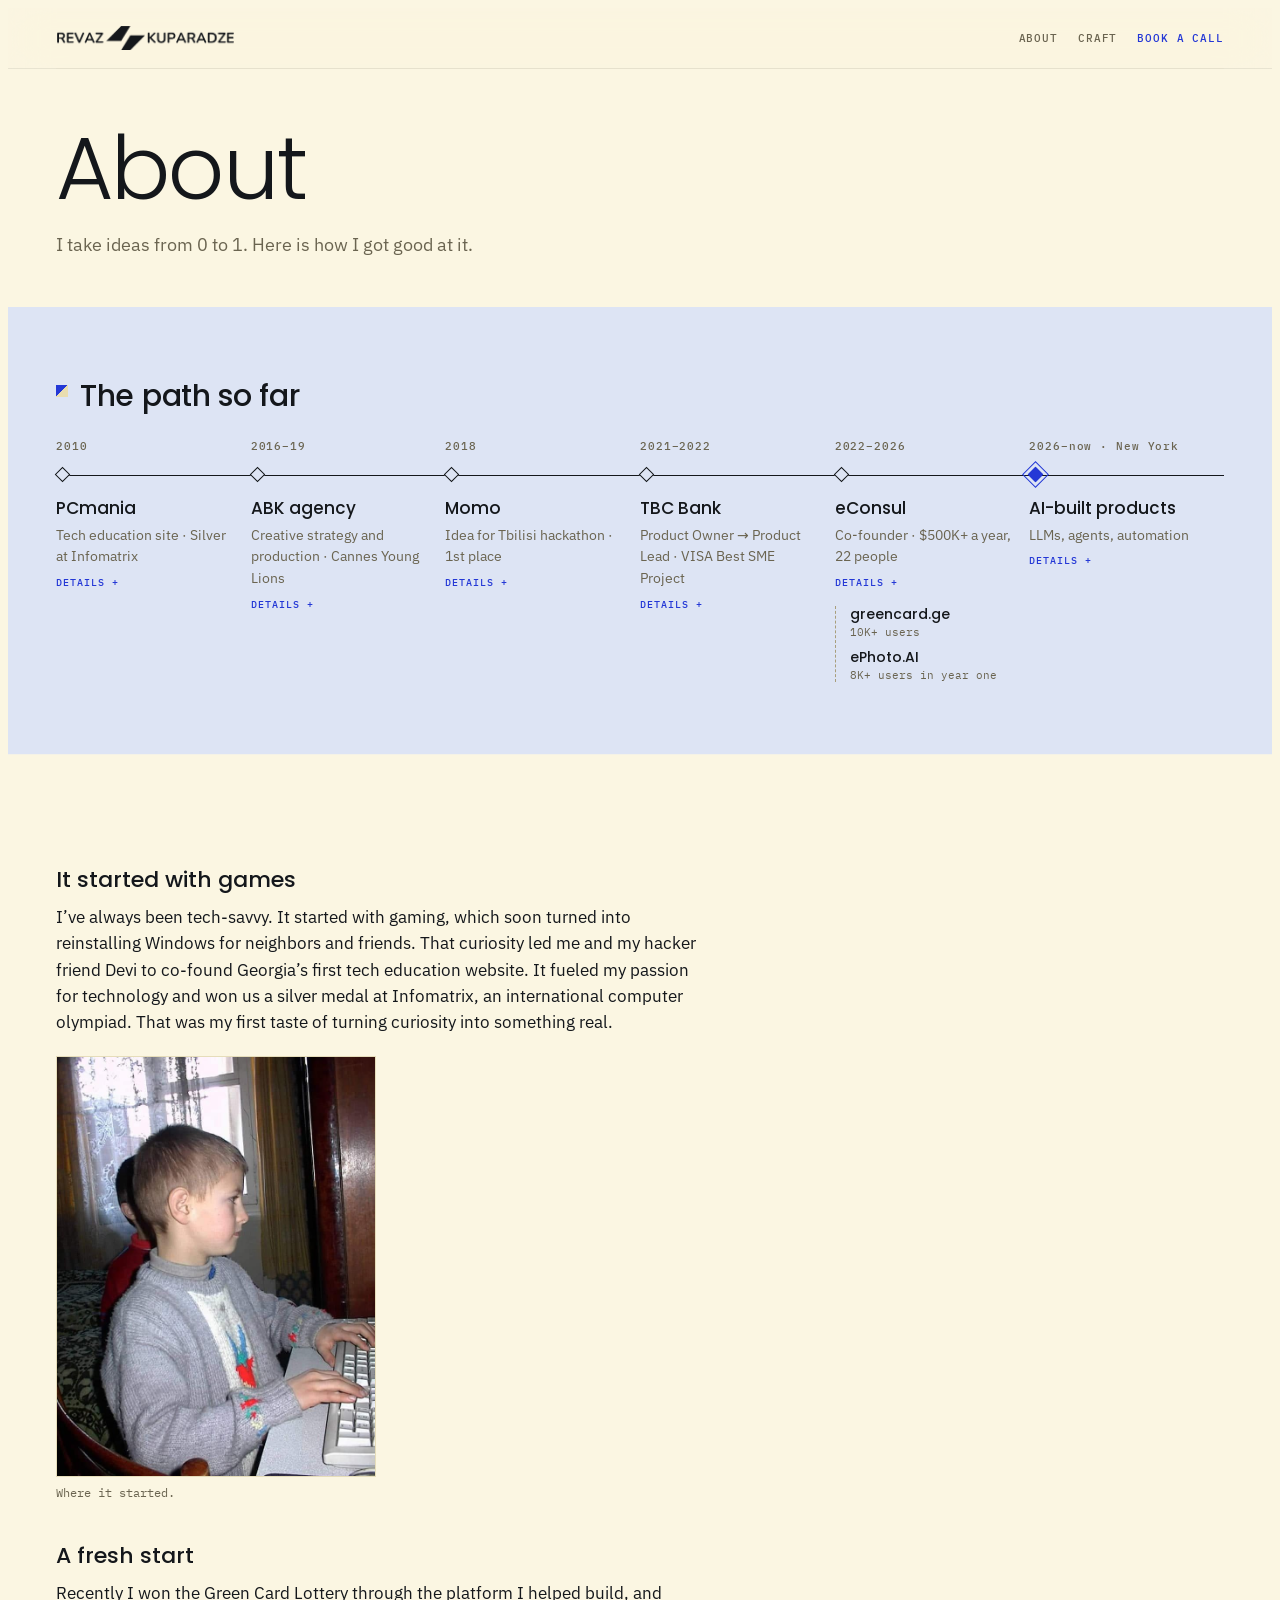
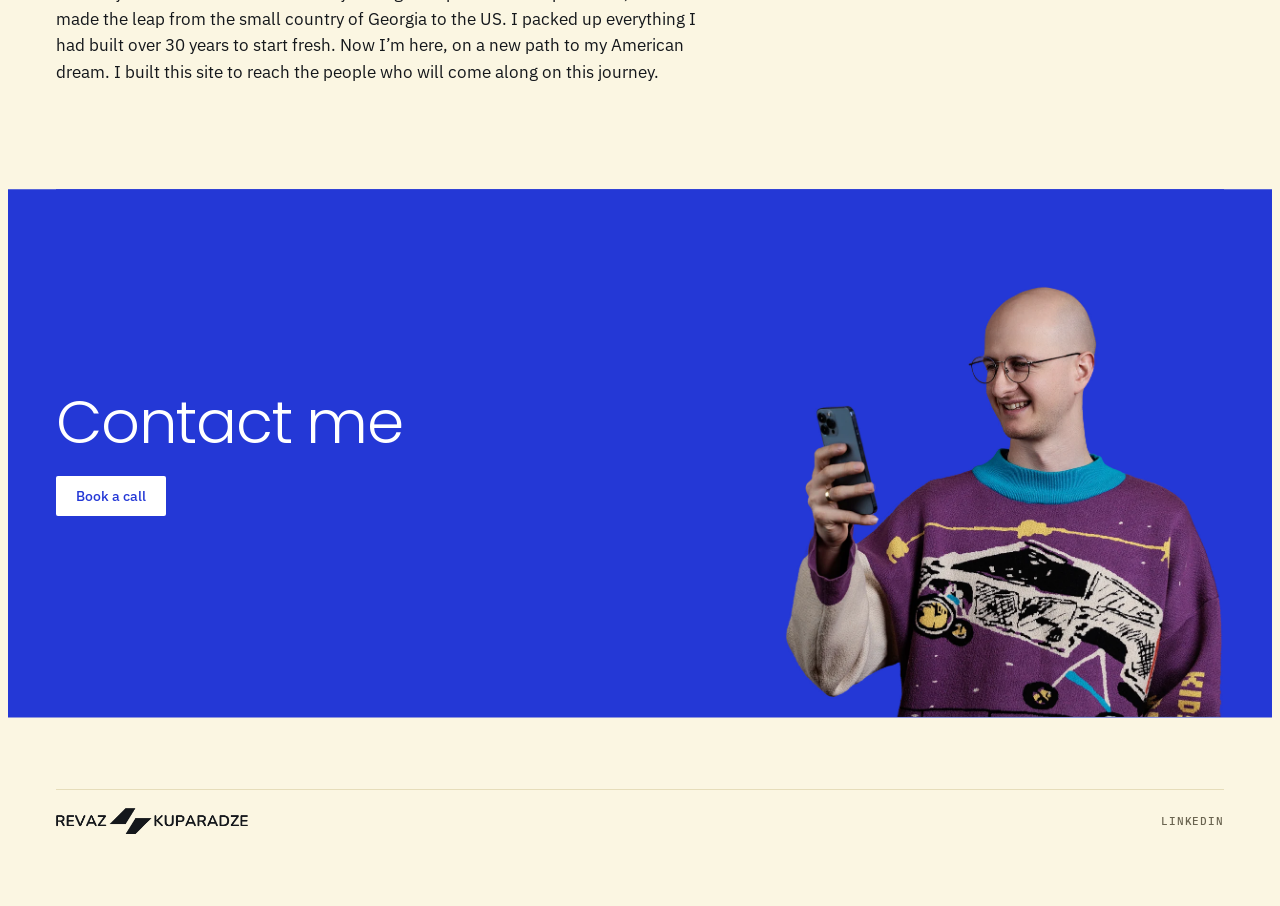
==== commit 0a9ed290: "About text fixes; path years; IDEA SKY picture on the Now stop (source 29170d3) Co-Authored-By: Clau" ====
--- a/about/index.html
+++ b/about/index.html
@@ -348,6 +348,12 @@
 .s-links { display: flex; flex-wrap: wrap; gap: 10px 18px; margin-top: 10px; }
 .stop-inner figure { margin: 0; }
 .stop-inner figure img { display: block; width: 100%; height: auto; max-height: 420px; object-fit: cover; }
+/* A stop photo that opens something: the whole picture is the button */
+.panel-photo { display: block; width: 100%; padding: 0; border: 0; background: none; cursor: pointer; text-decoration: none; }
+.panel-photo img { transition: transform .3s, box-shadow .3s; }
+.panel-photo:hover img, .panel-photo:focus-visible img { transform: translateY(-2px); box-shadow: 0 10px 24px -14px rgba(0,0,0,.45); }
+.panel-photo:hover { text-decoration: none; }
+.panel-photo:focus-visible { outline: 2px solid var(--accent); outline-offset: 3px; }
 .stop-inner figcaption { margin-top: 8px; font: 400 12px/1.4 var(--font-mono); color: color-mix(in srgb, var(--plane-edge) 60%, var(--plane)); }
 @media (max-width: 760px) { .stop-inner { grid-template-columns: 1fr; padding: 20px 18px; margin-top: 14px; } .s-awards li { grid-template-columns: 1fr auto; } .s-awards .medal { grid-column: 1 / -1; } }
 @media (prefers-reduced-motion: reduce) { .stop-panel, .stop-inner { transition: none; } }
@@ -676,4 +682,4 @@
 /* Text logo reads clearly (meets 4.5:1 contrast) while image logos stay muted */
 .logo-name { opacity: 1; color: var(--graphite); }
 .logo-slot a:hover .logo-name, .logo-slot a:focus-visible .logo-name { color: var(--ink); }
-</style></head> <body> <div class="loader" aria-hidden="true"> <div class="ld-logo"><span class="ld-part ld-first"></span><span class="ld-part ld-mark"></span><span class="ld-part ld-last"></span></div> </div> <div class="wrap"> <header class="bar"> <a href="/" data-route="home" class="home-link" aria-label="Revaz Kuparadze, home"><span class="brand" aria-hidden="true"></span></a> <nav class="nav" aria-label="Main"> <a href="/about/" data-route="about">About</a> <a href="/craft/" data-route="craft">Craft</a> <a href="https://calendar.app.google/oPBxK5waPKJncCMs9" target="_blank" rel="noopener" class="nav-cta" id="book3">Book a call</a> </nav> </header> <main id="view-home" hidden> <section class="field" id="field" aria-label="Ideas in flight"> <div class="thesis"> <h1>Ideas to <b>life</b></h1> <p>Whether it’s a digital product, creative strategy, or business obstacle, I turn ideas to <b>1</b>. I believe an idea that is not exposed is lost. <b>Are you ready?</b></p> <div class="actions"> <a class="btn" href="https://calendar.app.google/oPBxK5waPKJncCMs9" target="_blank" rel="noopener" id="book">Let’s talk</a> </div> </div> </section> <div id="fallback" hidden> <div class="list-head"> <h2>Ideas</h2> <span>Shown because reduced motion is on</span> </div> <ul class="ideas" id="ideas"><li><a href="/econsul/" data-slug="econsul"><span class="name">eConsul</span><span class="line">Georgia's largest visa and immigration tech startup.</span><span class="year">2022</span></a></li><li><a href="/ephoto/" data-slug="ephoto"><span class="name">ePhoto.AI</span><span class="line">A digital photo booth in your pocket: official ID photos in under a minute.</span><span class="year">2024</span></a></li><li><a href="/greencard/" data-slug="greencard"><span class="name">greencard.ge</span><span class="line">Fill &amp; Win: the US Green Card lottery in one place.</span><span class="year">—</span></a></li><li><a href="/ideasky/" data-slug="ideasky"><span class="name">IDEA SKY</span><span class="line">A public sky of ideas: share one, and watch it grow from paper plane to bird.</span><span class="year">2026</span></a></li></ul> </div> <section class="logos" aria-labelledby="logos-title"> <h2 id="logos-title" class="logos-title">Built and worked with</h2> <ul class="logo-row"> <li class="logo-slot"><a href="https://econsul.io/en" target="_blank" rel="noopener"> <img width="450" height="115" src="logos/econsul.png" alt="eConsul" loading="lazy"> <img width="450" height="115" class="on-dark" fetchpriority="low" src="logos/econsul-on-dark.png" alt="" aria-hidden="true"> <span class="logo-role">Co-founder</span><span class="sr-only"> (opens in a new tab)</span> </a></li><li class="logo-slot"><a href="https://greencard.ge/en" target="_blank" rel="noopener"> <img src="logos/greencard.svg" alt="greencard.ge" loading="lazy"> <img class="on-dark" fetchpriority="low" src="logos/greencard-on-dark.svg" alt="" aria-hidden="true"> <span class="logo-role">Co-founder</span><span class="sr-only"> (opens in a new tab)</span> </a></li><li class="logo-slot"><a href="https://tbcbank.ge/en" target="_blank" rel="noopener"> <img width="444" height="120" src="logos/tbc.png" alt="TBC Bank" loading="lazy">  <span class="logo-role">Product Lead</span><span class="sr-only"> (opens in a new tab)</span> </a></li><li class="logo-slot"><a href="https://www.visa.com.ge/" target="_blank" rel="noopener"> <img width="370" height="120" src="logos/visa.png" alt="VISA" loading="lazy">  <span class="logo-role">Partner · Best SME Project</span><span class="sr-only"> (opens in a new tab)</span> </a></li><li class="logo-slot"><a href="https://www.linkedin.com/company/abk-communication/" target="_blank" rel="noopener"> <img width="140" height="91" src="logos/abk.png" alt="ABK Communication" loading="lazy"> <img width="140" height="91" class="on-dark" fetchpriority="low" src="logos/abk-on-dark.png" alt="" aria-hidden="true"> <span class="logo-role">Creative strategy</span><span class="sr-only"> (opens in a new tab)</span> </a></li><li class="logo-slot"><a href="https://ephoto.ai/app" target="_blank" rel="noopener"> <span class="logo-name">ePhoto.AI</span>  <span class="logo-role">Co-founder</span><span class="sr-only"> (opens in a new tab)</span> </a></li> </ul> </section> <section class="band tone tone-stone who" aria-labelledby="who-title"> <h2 id="who-title" class="who-title">Who I am</h2> <ul class="stats" aria-label="In numbers"> <li><a class="stat" href="/about/" data-route="about" title="Proof: The path so far, on About"> <span class="stat-value">8+</span><span class="stat-label">years building products</span> </a></li><li><a class="stat" href="/about/" data-route="about" title="Proof: eConsul, greencard.ge and ePhoto.AI, on About"> <span class="stat-value">3</span><span class="stat-label">startups co-founded</span> </a></li><li><a class="stat" href="/econsul/" data-route="econsul" title="Proof: eConsul"> <span class="stat-value">$500K+</span><span class="stat-label">annual revenue at eConsul</span> </a></li><li><a class="stat" href="/about/" data-route="about" title="Proof: 10K+ greencard.ge and 8K+ ePhoto.AI, on About"> <span class="stat-value">18K+</span><span class="stat-label">users across greencard.ge and ePhoto.AI</span> </a></li><li><a class="stat" href="/about/" data-route="about" title="Proof: TBC Bank with VISA, on About"> <span class="stat-value">$1M+</span><span class="stat-label">new revenue for 250+ small businesses</span> </a></li><li><a class="stat" href="/about/" data-route="about" title="Proof: Recognition on each stop, on About"> <span class="stat-value">10+</span><span class="stat-label">awards, 4 international</span> </a></li> </ul> <div class="who-grid"> <div class="who-text"> <p class="role-line"> <span class="sr-only">I’m a Product Manager, an AI Deployment Manager, a Creative Technologist and an AI Generalist.</span> <span aria-hidden="true">I’m <span class="rotor" id="role-rotor"><span class="rotor-role on">a Product Manager</span><span class="rotor-role">an AI Deployment Manager</span><span class="rotor-role">a Creative Technologist</span><span class="rotor-role">an AI Generalist</span></span></span> <span class="roles-all" aria-hidden="true" hidden>I’m a Product Manager, an AI Deployment Manager, a Creative Technologist and an AI Generalist.</span> </p> <p>8+ years of experience building businesses, shaping customer experiences, and turning ideas into products that create measurable value. My background spans both startups and large organizations, giving me a practical understanding of how to move from strategy to execution and build solutions people actually use.</p> </div> <div class="who-side"> <div class="mt-wrap"><svg class="multitool" viewBox="-14 0 584 380" role="img" aria-label="A pocket multi-tool with blades, a pair of scissors, openers, a nail file and a corkscrew open; its newest blade is a prompt bar reading Prompt Engineering with a paper-plane send button"><g transform="translate(262 232) rotate(-16)"><g transform="translate(-92 0)"><g class="tool" style="--a:198deg;--d:0.2s"><g transform="scale(1.3)"><path class="mt-steel" d="M0,-8 L74,-8 Q92,-8 98,-1 L104,-1 L104,6 L86,8 L80,2 L70,8 L0,8 Z"></path></g></g><g class="tool" style="--a:218deg;--d:0.14s"><g transform="scale(1.3)"><path class="mt-steel" d="M0,-7 L112,-7 Q126,-7 128,0 Q126,7 112,7 L0,7 Z"></path><line class="mt-line" x1="22" y1="-4" x2="27" y2="4"></line><line class="mt-line" x1="29" y1="-4" x2="34" y2="4"></line><line class="mt-line" x1="36" y1="-4" x2="41" y2="4"></line><line class="mt-line" x1="43" y1="-4" x2="48" y2="4"></line><line class="mt-line" x1="50" y1="-4" x2="55" y2="4"></line><line class="mt-line" x1="57" y1="-4" x2="62" y2="4"></line><line class="mt-line" x1="64" y1="-4" x2="69" y2="4"></line><line class="mt-line" x1="71" y1="-4" x2="76" y2="4"></line><line class="mt-line" x1="78" y1="-4" x2="83" y2="4"></line><line class="mt-line" x1="85" y1="-4" x2="90" y2="4"></line><line class="mt-line" x1="92" y1="-4" x2="97" y2="4"></line><line class="mt-line" x1="99" y1="-4" x2="104" y2="4"></line></g></g><g class="tool" style="--a:243deg;--d:0.05s"><g transform="scale(1.3)"><path class="mt-steel" d="M0,-10 L112,-13 Q148,-12 170,-3 Q124,13 0,10 Z"></path><path class="mt-steel" d="M66,-6 Q82,-11 98,-7 Q82,-3 66,-6 Z"></path><polyline class="mt-line" points="14,-4 108,-6"></polyline></g></g><g class="tool tool-ai" style="--a:-60deg;--d:0.02s"><rect class="mt-prompt" x="4" y="-21" width="230" height="42" rx="21"></rect><text class="mt-text" x="119" y="5" text-anchor="middle">Prompt Engineering</text><line class="mt-cursor" x1="49" y1="-10" x2="49" y2="10"></line><circle class="mt-send" cx="212" cy="0" r="14"></circle><polygon class="mt-send-plane" points="219,-1 205,-7 208,-1 205,6"></polygon></g></g><g transform="translate(92 0)"><g class="tool" style="--a:48deg;--d:0.11s"><g transform="scale(1.3)"><path class="mt-steel" d="M0,-8 L80,-10 Q106,-9 122,-2 Q88,10 0,8 Z"></path><path class="mt-steel" d="M46,-5 Q58,-9 70,-6 Q58,-2 46,-5 Z"></path></g></g><g class="tool" style="--a:-58deg;--d:0.16s"><g transform="scale(1.3)"><rect class="mt-steel" x="0" y="-7" width="54" height="14" rx="3"></rect><path class="mt-steel" d="M50,-5 L120,-12 L124,-9 L56,2 Z"></path><path class="mt-steel" d="M50,5 L118,4 L118,0 L56,-2 Z"></path><circle class="mt-steel" cx="54" cy="0" r="4.5"></circle><path class="mt-line" d="M14,-7 Q30,-18 44,-8"></path></g></g><g class="tool" style="--a:0deg;--d:0s"><g transform="scale(1.3)"><path class="mt-steel" d="M0,-7 L58,-7 L64,-22 L84,-26 L96,-18 L86,-12 L76,-14 L72,-4 L78,7 L0,7 Z"></path><path class="mt-line" d="M20,-2 L54,-2"></path></g></g></g><g transform="translate(16 26)"><g class="tool" style="--a:98deg;--d:0.24s"><g transform="scale(1.1)"><polyline class="mt-line mt-cork" points="0,0 16,0 18.0,0.0 18.28,1.17 18.66,2.32 19.13,3.4 19.7,4.4 20.36,5.29 21.08,6.05 21.87,6.66 22.7,7.1 23.57,7.37 24.45,7.46 25.33,7.37 26.2,7.09 27.03,6.64 27.82,6.03 28.54,5.26 29.2,4.37 29.77,3.38 30.24,2.3 30.62,1.16 30.9,0.0 31.07,-1.16 31.14,-2.29 31.12,-3.37 31.0,-4.36 30.79,-5.24 30.52,-5.99 30.18,-6.59 29.8,-7.03 29.38,-7.3 28.95,-7.39 28.52,-7.29 28.1,-7.02 27.72,-6.57 27.38,-5.96 27.11,-5.21 26.9,-4.33 26.78,-3.34 26.76,-2.27 26.83,-1.15 27.0,-0.0 27.28,1.15 27.66,2.27 28.13,3.33 28.7,4.31 29.36,5.18 30.08,5.93 30.87,6.53 31.7,6.96 32.57,7.23 33.45,7.31 34.33,7.22 35.2,6.95 36.03,6.51 36.82,5.9 37.54,5.16 38.2,4.28 38.77,3.31 39.24,2.25 39.62,1.14 39.9,0.0 40.07,-1.14 40.14,-2.25 40.12,-3.3 40.0,-4.27 39.79,-5.13 39.52,-5.87 39.18,-6.46 38.8,-6.89 38.38,-7.15 37.95,-7.24 37.52,-7.14 37.1,-6.88 36.72,-6.44 36.38,-5.84 36.11,-5.1 35.9,-4.24 35.78,-3.27 35.76,-2.23 35.83,-1.13 36.0,-0.0 36.28,1.13 36.66,2.22 37.13,3.26 37.7,4.22 38.36,5.08 39.08,5.81 39.87,6.39 40.7,6.82 41.57,7.08 42.45,7.16 43.33,7.07 44.2,6.8 45.03,6.37 45.82,5.78 46.54,5.05 47.2,4.2 47.77,3.24 48.24,2.2 48.62,1.12 48.9,0.0 49.07,-1.11 49.14,-2.2 49.12,-3.23 49.0,-4.18 48.79,-5.02 48.52,-5.75 48.18,-6.33 47.8,-6.75 47.38,-7.0 46.95,-7.09 46.52,-7.0 46.1,-6.73 45.72,-6.3 45.38,-5.72 45.11,-5.0 44.9,-4.15 44.78,-3.21 44.76,-2.18 44.83,-1.1 45.0,-0.0 45.28,1.1 45.66,2.18 46.13,3.2 46.7,4.14 47.36,4.97 48.08,5.69 48.87,6.26 49.7,6.68 50.57,6.93 51.45,7.01 52.33,6.92 53.2,6.66 54.03,6.24 54.82,5.66 55.54,4.95 56.2,4.11 56.77,3.17 57.24,2.16 57.62,1.09 57.9,0.0 58.07,-1.09 58.14,-2.15 58.12,-3.16 58.0,-4.09 57.79,-4.92 57.52,-5.62 57.18,-6.19 56.8,-6.61 56.38,-6.86 55.95,-6.94 55.52,-6.85 55.1,-6.59 54.72,-6.17 54.38,-5.6 54.11,-4.89 53.9,-4.06 53.78,-3.14 53.76,-2.13 53.83,-1.08 54.0,-0.0 54.28,1.08 54.66,2.13 55.13,3.13 55.7,4.05 56.36,4.87 57.08,5.56 57.87,6.12 58.7,6.53 59.57,6.78 60.45,6.86 61.33,6.77 62.2,6.52 63.03,6.1 63.82,5.54 64.54,4.84 65.2,4.02 65.77,3.1 66.24,2.11 66.62,1.07 66.9,0.0 67.07,-1.07 67.14,-2.11 67.12,-3.09 67.0,-4.0 66.79,-4.81 66.52,-5.5 66.18,-6.06 65.8,-6.46 65.38,-6.71 64.95,-6.79 64.52,-6.7 64.1,-6.45 63.72,-6.04 63.38,-5.48 63.11,-4.79 62.9,-3.98 62.78,-3.07 62.76,-2.09 62.83,-1.06 63.0,-0.0 63.28,1.06 63.66,2.08 64.13,3.06 64.7,3.96 65.36,4.76 66.08,5.44 66.87,5.99 67.7,6.39 68.57,6.63 69.45,6.71 70.33,6.63 71.2,6.38 72.03,5.97 72.82,5.42 73.54,4.73 74.2,3.93 74.77,3.04 75.24,2.07 75.62,1.04 75.9,0.0 76.07,-1.04 76.14,-2.06 76.12,-3.03 76.0,-3.91 75.79,-4.71 75.52,-5.38 75.18,-5.92 74.8,-6.32 74.38,-6.56 73.95,-6.64 73.52,-6.55 73.1,-6.31 72.72,-5.9 72.38,-5.36 72.11,-4.68 71.9,-3.89 71.78,-3.0 71.76,-2.04 71.83,-1.03 72.0,-0.0 78.0,0"></polyline></g></g></g><rect class="mt-body" x="-122" y="-30" width="244" height="60" rx="30"></rect><line class="mt-body-line" x1="-100" y1="-18" x2="100" y2="-18"></line><circle class="mt-pin" cx="-92" cy="0" r="5"></circle><circle class="mt-pin" cx="92" cy="0" r="5"></circle><text class="mt-mark" x="0" y="6" text-anchor="middle">0 → 1</text></g></svg></div> <ul class="skills" aria-label="Skills"> <li>Product Strategy</li><li>Product Management</li><li>Growth Strategy</li><li>Customer Experience</li><li>Go-to-Market</li><li>Business Development</li><li>AI Product Development</li><li>Cross-Functional Leadership</li><li>Digital Transformation</li><li>Data-Driven Decision Making</li><li>Marketing Strategy</li><li>Startup Building</li><li>Process Optimization</li><li>User Research</li><li>Prototyping</li><li>Stakeholder Management</li> </ul> </div> </div> </section> <section class="band tone tone-mist" aria-labelledby="path-title"> <div class="band-head"> <h2 id="path-title">How to get to 1</h2> </div> <ol class="path"> <li> <svg class="critter ill-paper" viewBox="0 0 120 100" role="img" aria-label="An unfolded sheet of paper with fold lines"><g class="ps"><polygon class="f-hi" points="14,34 84,16 106,66 34,86"></polygon><polyline class="il-crease" points="49,25 70,76"></polyline><polyline class="il-crease" points="14,34 58,52"></polyline><polyline class="il-crease" points="84,16 58,52"></polyline><polyline class="il-crease" points="24,60 58,52 95,41"></polyline><polygon class="f-hi" points="106,66 92,70 96,56"></polygon></g></svg> <span class="step">Ideation</span> <h3>Ideas are in the air</h3> <p>They’re in everyday life, in the obstacles we face, even in our dreams. Yet the moment you need one is often when it’s hardest to find. So pay attention and collect ideas as they come. You never know when you’ll need one.</p> </li><li> <svg class="critter ill-fold" viewBox="0 0 120 100" role="img" aria-label="A sheet of paper folding in half and in half again"><polygon class="fp" points="24,50 60,50 60,86 24,86"></polygon><polyline class="il-crease" points="24,50 96,50"></polyline><polyline class="il-crease" points="60,14 60,86"></polyline><polygon class="fp fa" points="24,14 60,14 60,50 24,50"></polygon><g class="fb"><polygon class="fp fb-face" points="60,50 96,50 96,86 60,86"></polygon><polygon class="fp fa" points="60,14 96,14 96,50 60,50"></polygon></g></svg> <span class="step">Creation</span> <h3>Attention Is All You Need</h3> <p>An idea on its own is a good thought exercise, but it means little in the physical world until you bring it to life. AI makes execution easier: plan the steps, learn what you need, and follow your blueprint. Attention is all you need.</p> </li><li> <svg class="critter ill-stairs" viewBox="0 0 120 100" role="img" aria-label="A staircase that keeps climbing"><defs><clipPath id="stairs-clip"><rect x="14" y="12" width="92" height="76"></rect></clipPath></defs><g clip-path="url(#stairs-clip)"><g class="stairs"><polyline class="il-line st-l" points="-60,160 -60,138 -34,138 -34,116 -8,116 -8,94 18,94 18,72 44,72 44,50 70,50 70,28 96,28 96,6 122,6 122,-16 148,-16 148,-38 174,-38"></polyline></g></g></svg> <span class="step">Enemy of the Good</span> <h3>Enemy of the Good</h3> <p>Some things you want to keep improving, and some have no natural end. So you have to set the end yourself. Don’t let perfect be the enemy of the good.</p> </li> </ol> </section> <section class="band closing gridded tone tone-cobalt" aria-labelledby="call-title"> <div class="closing-grid"> <div class="closing-copy"> <h2 id="call-title">Have an Idea?</h2> <p>Tell me about it. Whether it’s a product, a campaign or a stubborn business problem, a short call is the fastest way to see how we get it from 0 to 1.</p> </div> <a class="btn btn-lg" id="closing-book" href="https://calendar.app.google/oPBxK5waPKJncCMs9" target="_blank" rel="noopener">Book a call <span aria-hidden="true">→</span></a> </div> </section> </main> <main id="view-craft" hidden> <section class="page-head"> <h1>Craft</h1> <p>Before building products, I spent years making campaigns land at ABK, a small but influential agency: strategy, copy and production, from brief to broadcast.</p> </section> <section class="craft-key" aria-label="Key work"> <figure class="key-visual"><img width="991" height="1400" src="craft/print-cyl-georgia.jpg" alt="Print ad: a woman irons a mountain landscape on an ironing board; Georgia is a small country but if you iron it, it will be bigger than the USA"></figure> <div class="key-copy"> <span class="chip">Bronze · Cannes Young Lions Georgia 2017</span> <p>A print to promote Georgia in a positive light. Copywriter and creative strategy.</p> </div> </section> <section class="band tone tone-stone" aria-labelledby="films-title"> <div class="band-head"><h2 id="films-title">Ads</h2><p>20+ productions; the team won national awards in craft and film.</p></div> <div class="ad-grid"> <article class="ad-card ad-lead"><a class="ad-media" href="https://www.youtube.com/watch?v=k3YcXqnPyA8" target="_blank" rel="noopener" aria-label="Play Ministry of Internal Affairs on YouTube"><img src="https://i.ytimg.com/vi/k3YcXqnPyA8/hqdefault.jpg" alt="" loading="lazy" onerror="this.remove()"><span class="ad-fallback">Ministry of Internal Affairs</span><span class="play" aria-hidden="true"></span></a><div class="ad-meta"><h3>Ministry of Internal Affairs</h3><p class="brief">A film encouraging women facing domestic violence to work with local police.</p><span class="role">Creative strategy · Production</span></div></article><article class="ad-card"><a class="ad-media" href="https://www.youtube.com/watch?v=qAVsTncnyTE" target="_blank" rel="noopener" aria-label="Play Betlive on YouTube"><img src="https://i.ytimg.com/vi/qAVsTncnyTE/hqdefault.jpg" alt="" loading="lazy" onerror="this.remove()"><span class="ad-fallback">Betlive</span><span class="play" aria-hidden="true"></span></a><div class="ad-meta"><h3>Betlive</h3><p class="brief">A fast-cut launch film for a sports-betting platform.</p><span class="role">Creative strategy · Production</span></div></article><article class="ad-card"><a class="ad-media" href="https://www.youtube.com/watch?v=fUr06OnEshE" target="_blank" rel="noopener" aria-label="Play Betlive 2 on YouTube"><img src="https://i.ytimg.com/vi/fUr06OnEshE/hqdefault.jpg" alt="" loading="lazy" onerror="this.remove()"><span class="ad-fallback">Betlive 2</span><span class="play" aria-hidden="true"></span></a><div class="ad-meta"><h3>Betlive 2</h3><p class="brief">The oldest slot machine, reintroduced.</p><span class="role">Creative strategy · Production</span></div></article><article class="ad-card"><a class="ad-media" href="https://www.youtube.com/watch?v=I_IppdYDLIk" target="_blank" rel="noopener" aria-label="Play Alpina on YouTube"><img src="https://i.ytimg.com/vi/I_IppdYDLIk/hqdefault.jpg" alt="" loading="lazy" onerror="this.remove()"><span class="ad-fallback">Alpina</span><span class="play" aria-hidden="true"></span></a><div class="ad-meta"><h3>Alpina</h3><p class="brief">Why children&#39;s paint is made differently: safe, non-toxic, made for exploring.</p><span class="role">Creative strategy · Asst. production</span></div></article><article class="ad-card"><a class="ad-media" href="https://www.youtube.com/watch?v=UujI_u-3DZg" target="_blank" rel="noopener" aria-label="Play Caparol, spring 2017 on YouTube"><img src="https://i.ytimg.com/vi/UujI_u-3DZg/hqdefault.jpg" alt="" loading="lazy" onerror="this.remove()"><span class="ad-fallback">Caparol, spring 2017</span><span class="play" aria-hidden="true"></span></a><div class="ad-meta"><h3>Caparol, spring 2017</h3><p class="brief">The daily cost of an uninsulated home, told through one family.</p><span class="role">Production</span></div></article><article class="ad-card"><a class="ad-media" href="https://www.youtube.com/watch?v=GOa8sQ7KfFE" target="_blank" rel="noopener" aria-label="Play Kharizma on YouTube"><img src="https://i.ytimg.com/vi/GOa8sQ7KfFE/hqdefault.jpg" alt="" loading="lazy" onerror="this.remove()"><span class="ad-fallback">Kharizma</span><span class="play" aria-hidden="true"></span></a><div class="ad-meta"><h3>Kharizma</h3><p class="brief">After-party, parents home early. Kharizma has you covered.</p><span class="role">Creative strategy · Production</span></div></article> </div> </section> <section class="band" aria-labelledby="print-title"> <div class="band-head"><h2 id="print-title">Print and strategy</h2></div> <div class="print-grid"> <article class="print-card"><figure class="poster"><img width="990" height="1400" src="craft/print-cyl-litter.jpg" alt="Print ad: a dog made of litter under the line Don’t domesticate trash, common space littering is contagious" loading="lazy"></figure><div class="print-meta"><span class="chip">Near win</span><h3>Cannes Young Lions Georgia 2018</h3><p class="brief">Litter adds up into something big. Keep it clean.</p><span class="role">Copywriter · Creative strategy</span></div></article><article class="print-card"><figure class="poster"><img width="801" height="1133" src="about/print-acag.jpg" alt="Print ad: a dragon lies across a dam, draining a mountain lake into cracked, burning earth" loading="lazy"></figure><div class="print-meta"><span class="chip">Print</span><h3>ACAG</h3><p class="brief">The environmental threat of a hydro plant project.</p><span class="role">Creative strategy</span></div></article> </div> </section> <p class="credential">Production Management course, June 2017, with Rebecca Rivo.</p> </main> <main id="view-about"> <section class="page-head"> <h1>About</h1> <p>I take ideas from 0 to 1. Here is how I got good at it.</p> </section> <section class="band tone tone-mist" aria-labelledby="lineage-title"> <div class="band-head"><h2 id="lineage-title">The path so far</h2></div> <ol class="lineage"> <li class="node"><button class="node-btn" type="button" data-stop="pcmania" aria-expanded="false" aria-controls="stop-panel"><span class="yr">2010</span><span class="dot" aria-hidden="true"></span><span class="n-name">PCmania</span><span class="n-desc">Tech education site · Silver at Infomatrix</span><span class="n-more" aria-hidden="true">Details +</span></button></li><li class="node"><button class="node-btn" type="button" data-stop="abk" aria-expanded="false" aria-controls="stop-panel"><span class="yr">2016–19</span><span class="dot" aria-hidden="true"></span><span class="n-name">ABK agency</span><span class="n-desc">Creative strategy and production · Cannes Young Lions</span><span class="n-more" aria-hidden="true">Details +</span></button></li><li class="node"><button class="node-btn" type="button" data-stop="momo" aria-expanded="false" aria-controls="stop-panel"><span class="yr">2018</span><span class="dot" aria-hidden="true"></span><span class="n-name">Momo</span><span class="n-desc">Idea for Tbilisi hackathon · 1st place</span><span class="n-more" aria-hidden="true">Details +</span></button></li><li class="node"><button class="node-btn" type="button" data-stop="tbc" aria-expanded="false" aria-controls="stop-panel"><span class="yr">2021</span><span class="dot" aria-hidden="true"></span><span class="n-name">TBC Bank</span><span class="n-desc">Product Owner → Product Lead · VISA Best SME Project</span><span class="n-more" aria-hidden="true">Details +</span></button></li><li class="node"><button class="node-btn" type="button" data-stop="econsul" aria-expanded="false" aria-controls="stop-panel"><span class="yr">2022</span><span class="dot" aria-hidden="true"></span><span class="n-name">eConsul</span><span class="n-desc">Co-founder · $500K+ a year, 22 people</span><span class="n-more" aria-hidden="true">Details +</span></button><ul class="branches"><li class="branch"><button class="b-link panel-link" type="button" data-target="greencard"><span class="b-name">greencard.ge</span><span class="b-desc">10K+ users</span></button></li><li class="branch"><button class="b-link panel-link" type="button" data-target="ephoto"><span class="b-name">ePhoto.AI</span><span class="b-desc">8K+ users in year one</span></button></li></ul></li><li class="node now"><button class="node-btn" type="button" data-stop="now" aria-expanded="false" aria-controls="stop-panel"><span class="yr">Now · New York</span><span class="dot" aria-hidden="true"></span><span class="n-name">AI-built products</span><span class="n-desc">LLMs, agents, automation</span><span class="n-more" aria-hidden="true">Details +</span></button></li> </ol> <div class="stop-panel" id="stop-panel" role="region" aria-live="polite"><div class="panel-clip"><div class="stop-inner" id="stop-inner"></div></div></div> </section> <section class="prose"> <h2>It started with games</h2> <p>I’ve always been tech-savvy. It started with gaming, which soon turned into reinstalling Windows for neighbors and friends. That curiosity led me and my hacker friend Devi to co-found Georgia’s first tech education website. It fueled our passion for technology and won us a silver medal at Infomatrix, an international computer olympiad. That was my first taste of winning.</p> <figure class="prose-photo"><img width="727" height="960" src="about/childhood-keyboard.jpg" alt="Rez as a young boy typing at a computer keyboard" loading="lazy"><figcaption>Where it started.</figcaption></figure> <h2>A fresh start</h2> <p>Recently I won the Green Card Lottery through the platform I helped build, and made the leap from the small country of Georgia to the US. I packed up everything I had built over 30 years to start fresh. Now I’m here, on a new path to my American dream. I built this site to reach the people who will come along on this journey.</p> </section> <section class="band closing tone tone-cobalt about-closing"> <div> <h2>Contact me</h2> <div class="actions"><a class="btn" href="https://calendar.app.google/oPBxK5waPKJncCMs9" target="_blank" rel="noopener" id="book4">Book a call</a></div> </div> <figure class="about-portrait"><img width="921" height="905" src="about/rez-cutout.webp" alt="Rez smiling at his phone, wearing glasses and a purple sweater" loading="lazy"></figure> </section> </main> <footer class="foot"> <span class="brand" role="img" aria-label="Revaz Kuparadze"></span> <a href="https://www.linkedin.com/in/rkuparadze/" target="_blank" rel="noopener">LinkedIn</a> </footer> </div> <div class="sheet" id="sheet" role="dialog" aria-modal="true" aria-labelledby="sheet-title" hidden> <div class="sheet-inner"> <button class="back" id="back" type="button">← Back to the sky</button> <div class="eyebrow" id="sheet-eyebrow"></div> <div class="sheet-title-row"><img class="sheet-icon" id="sheet-icon" alt="" hidden><h2 id="sheet-title"></h2></div> <p class="lede" id="sheet-lede"></p> <div class="sheet-extra" id="sheet-extra"></div> <a class="sheet-link" id="sheet-link" target="_blank" rel="noopener" hidden></a> <dl class="facts" id="sheet-facts"></dl> <div class="sheet-media" id="sheet-media"></div> </div> </div> <script type="module" src="/_astro/Site.astro_astro_type_script_index_0_lang.7t4W4aA7.js"></script> </body> </html>+</style></head> <body> <div class="loader" aria-hidden="true"> <div class="ld-logo"><span class="ld-part ld-first"></span><span class="ld-part ld-mark"></span><span class="ld-part ld-last"></span></div> </div> <div class="wrap"> <header class="bar"> <a href="/" data-route="home" class="home-link" aria-label="Revaz Kuparadze, home"><span class="brand" aria-hidden="true"></span></a> <nav class="nav" aria-label="Main"> <a href="/about/" data-route="about">About</a> <a href="/craft/" data-route="craft">Craft</a> <a href="https://calendar.app.google/oPBxK5waPKJncCMs9" target="_blank" rel="noopener" class="nav-cta" id="book3">Book a call</a> </nav> </header> <main id="view-home" hidden> <section class="field" id="field" aria-label="Ideas in flight"> <div class="thesis"> <h1>Ideas to <b>life</b></h1> <p>Whether it’s a digital product, creative strategy, or business obstacle, I turn ideas to <b>1</b>. I believe an idea that is not exposed is lost. <b>Are you ready?</b></p> <div class="actions"> <a class="btn" href="https://calendar.app.google/oPBxK5waPKJncCMs9" target="_blank" rel="noopener" id="book">Let’s talk</a> </div> </div> </section> <div id="fallback" hidden> <div class="list-head"> <h2>Ideas</h2> <span>Shown because reduced motion is on</span> </div> <ul class="ideas" id="ideas"><li><a href="/econsul/" data-slug="econsul"><span class="name">eConsul</span><span class="line">Georgia's largest visa and immigration tech startup.</span><span class="year">2022</span></a></li><li><a href="/ephoto/" data-slug="ephoto"><span class="name">ePhoto.AI</span><span class="line">A digital photo booth in your pocket: official ID photos in under a minute.</span><span class="year">2024</span></a></li><li><a href="/greencard/" data-slug="greencard"><span class="name">greencard.ge</span><span class="line">Fill &amp; Win: the US Green Card lottery in one place.</span><span class="year">—</span></a></li><li><a href="/ideasky/" data-slug="ideasky"><span class="name">IDEA SKY</span><span class="line">A public sky of ideas: share one, and watch it grow from paper plane to bird.</span><span class="year">2026</span></a></li></ul> </div> <section class="logos" aria-labelledby="logos-title"> <h2 id="logos-title" class="logos-title">Built and worked with</h2> <ul class="logo-row"> <li class="logo-slot"><a href="https://econsul.io/en" target="_blank" rel="noopener"> <img width="450" height="115" src="logos/econsul.png" alt="eConsul" loading="lazy"> <img width="450" height="115" class="on-dark" fetchpriority="low" src="logos/econsul-on-dark.png" alt="" aria-hidden="true"> <span class="logo-role">Co-founder</span><span class="sr-only"> (opens in a new tab)</span> </a></li><li class="logo-slot"><a href="https://greencard.ge/en" target="_blank" rel="noopener"> <img src="logos/greencard.svg" alt="greencard.ge" loading="lazy"> <img class="on-dark" fetchpriority="low" src="logos/greencard-on-dark.svg" alt="" aria-hidden="true"> <span class="logo-role">Co-founder</span><span class="sr-only"> (opens in a new tab)</span> </a></li><li class="logo-slot"><a href="https://tbcbank.ge/en" target="_blank" rel="noopener"> <img width="444" height="120" src="logos/tbc.png" alt="TBC Bank" loading="lazy">  <span class="logo-role">Product Lead</span><span class="sr-only"> (opens in a new tab)</span> </a></li><li class="logo-slot"><a href="https://www.visa.com.ge/" target="_blank" rel="noopener"> <img width="370" height="120" src="logos/visa.png" alt="VISA" loading="lazy">  <span class="logo-role">Partner · Best SME Project</span><span class="sr-only"> (opens in a new tab)</span> </a></li><li class="logo-slot"><a href="https://www.linkedin.com/company/abk-communication/" target="_blank" rel="noopener"> <img width="140" height="91" src="logos/abk.png" alt="ABK Communication" loading="lazy"> <img width="140" height="91" class="on-dark" fetchpriority="low" src="logos/abk-on-dark.png" alt="" aria-hidden="true"> <span class="logo-role">Creative strategy</span><span class="sr-only"> (opens in a new tab)</span> </a></li><li class="logo-slot"><a href="https://ephoto.ai/app" target="_blank" rel="noopener"> <span class="logo-name">ePhoto.AI</span>  <span class="logo-role">Co-founder</span><span class="sr-only"> (opens in a new tab)</span> </a></li> </ul> </section> <section class="band tone tone-stone who" aria-labelledby="who-title"> <h2 id="who-title" class="who-title">Who I am</h2> <ul class="stats" aria-label="In numbers"> <li><a class="stat" href="/about/" data-route="about" title="Proof: The path so far, on About"> <span class="stat-value">8+</span><span class="stat-label">years building products</span> </a></li><li><a class="stat" href="/about/" data-route="about" title="Proof: eConsul, greencard.ge and ePhoto.AI, on About"> <span class="stat-value">3</span><span class="stat-label">startups co-founded</span> </a></li><li><a class="stat" href="/econsul/" data-route="econsul" title="Proof: eConsul"> <span class="stat-value">$500K+</span><span class="stat-label">annual revenue at eConsul</span> </a></li><li><a class="stat" href="/about/" data-route="about" title="Proof: 10K+ greencard.ge and 8K+ ePhoto.AI, on About"> <span class="stat-value">18K+</span><span class="stat-label">users across greencard.ge and ePhoto.AI</span> </a></li><li><a class="stat" href="/about/" data-route="about" title="Proof: TBC Bank with VISA, on About"> <span class="stat-value">$1M+</span><span class="stat-label">new revenue for 250+ small businesses</span> </a></li><li><a class="stat" href="/about/" data-route="about" title="Proof: Recognition on each stop, on About"> <span class="stat-value">10+</span><span class="stat-label">awards, 4 international</span> </a></li> </ul> <div class="who-grid"> <div class="who-text"> <p class="role-line"> <span class="sr-only">I’m a Product Manager, an AI Deployment Manager, a Creative Technologist and an AI Generalist.</span> <span aria-hidden="true">I’m <span class="rotor" id="role-rotor"><span class="rotor-role on">a Product Manager</span><span class="rotor-role">an AI Deployment Manager</span><span class="rotor-role">a Creative Technologist</span><span class="rotor-role">an AI Generalist</span></span></span> <span class="roles-all" aria-hidden="true" hidden>I’m a Product Manager, an AI Deployment Manager, a Creative Technologist and an AI Generalist.</span> </p> <p>8+ years of experience building businesses, shaping customer experiences, and turning ideas into products that create measurable value. My background spans both startups and large organizations, giving me a practical understanding of how to move from strategy to execution and build solutions people actually use.</p> </div> <div class="who-side"> <div class="mt-wrap"><svg class="multitool" viewBox="-14 0 584 380" role="img" aria-label="A pocket multi-tool with blades, a pair of scissors, openers, a nail file and a corkscrew open; its newest blade is a prompt bar reading Prompt Engineering with a paper-plane send button"><g transform="translate(262 232) rotate(-16)"><g transform="translate(-92 0)"><g class="tool" style="--a:198deg;--d:0.2s"><g transform="scale(1.3)"><path class="mt-steel" d="M0,-8 L74,-8 Q92,-8 98,-1 L104,-1 L104,6 L86,8 L80,2 L70,8 L0,8 Z"></path></g></g><g class="tool" style="--a:218deg;--d:0.14s"><g transform="scale(1.3)"><path class="mt-steel" d="M0,-7 L112,-7 Q126,-7 128,0 Q126,7 112,7 L0,7 Z"></path><line class="mt-line" x1="22" y1="-4" x2="27" y2="4"></line><line class="mt-line" x1="29" y1="-4" x2="34" y2="4"></line><line class="mt-line" x1="36" y1="-4" x2="41" y2="4"></line><line class="mt-line" x1="43" y1="-4" x2="48" y2="4"></line><line class="mt-line" x1="50" y1="-4" x2="55" y2="4"></line><line class="mt-line" x1="57" y1="-4" x2="62" y2="4"></line><line class="mt-line" x1="64" y1="-4" x2="69" y2="4"></line><line class="mt-line" x1="71" y1="-4" x2="76" y2="4"></line><line class="mt-line" x1="78" y1="-4" x2="83" y2="4"></line><line class="mt-line" x1="85" y1="-4" x2="90" y2="4"></line><line class="mt-line" x1="92" y1="-4" x2="97" y2="4"></line><line class="mt-line" x1="99" y1="-4" x2="104" y2="4"></line></g></g><g class="tool" style="--a:243deg;--d:0.05s"><g transform="scale(1.3)"><path class="mt-steel" d="M0,-10 L112,-13 Q148,-12 170,-3 Q124,13 0,10 Z"></path><path class="mt-steel" d="M66,-6 Q82,-11 98,-7 Q82,-3 66,-6 Z"></path><polyline class="mt-line" points="14,-4 108,-6"></polyline></g></g><g class="tool tool-ai" style="--a:-60deg;--d:0.02s"><rect class="mt-prompt" x="4" y="-21" width="230" height="42" rx="21"></rect><text class="mt-text" x="119" y="5" text-anchor="middle">Prompt Engineering</text><line class="mt-cursor" x1="49" y1="-10" x2="49" y2="10"></line><circle class="mt-send" cx="212" cy="0" r="14"></circle><polygon class="mt-send-plane" points="219,-1 205,-7 208,-1 205,6"></polygon></g></g><g transform="translate(92 0)"><g class="tool" style="--a:48deg;--d:0.11s"><g transform="scale(1.3)"><path class="mt-steel" d="M0,-8 L80,-10 Q106,-9 122,-2 Q88,10 0,8 Z"></path><path class="mt-steel" d="M46,-5 Q58,-9 70,-6 Q58,-2 46,-5 Z"></path></g></g><g class="tool" style="--a:-58deg;--d:0.16s"><g transform="scale(1.3)"><rect class="mt-steel" x="0" y="-7" width="54" height="14" rx="3"></rect><path class="mt-steel" d="M50,-5 L120,-12 L124,-9 L56,2 Z"></path><path class="mt-steel" d="M50,5 L118,4 L118,0 L56,-2 Z"></path><circle class="mt-steel" cx="54" cy="0" r="4.5"></circle><path class="mt-line" d="M14,-7 Q30,-18 44,-8"></path></g></g><g class="tool" style="--a:0deg;--d:0s"><g transform="scale(1.3)"><path class="mt-steel" d="M0,-7 L58,-7 L64,-22 L84,-26 L96,-18 L86,-12 L76,-14 L72,-4 L78,7 L0,7 Z"></path><path class="mt-line" d="M20,-2 L54,-2"></path></g></g></g><g transform="translate(16 26)"><g class="tool" style="--a:98deg;--d:0.24s"><g transform="scale(1.1)"><polyline class="mt-line mt-cork" points="0,0 16,0 18.0,0.0 18.28,1.17 18.66,2.32 19.13,3.4 19.7,4.4 20.36,5.29 21.08,6.05 21.87,6.66 22.7,7.1 23.57,7.37 24.45,7.46 25.33,7.37 26.2,7.09 27.03,6.64 27.82,6.03 28.54,5.26 29.2,4.37 29.77,3.38 30.24,2.3 30.62,1.16 30.9,0.0 31.07,-1.16 31.14,-2.29 31.12,-3.37 31.0,-4.36 30.79,-5.24 30.52,-5.99 30.18,-6.59 29.8,-7.03 29.38,-7.3 28.95,-7.39 28.52,-7.29 28.1,-7.02 27.72,-6.57 27.38,-5.96 27.11,-5.21 26.9,-4.33 26.78,-3.34 26.76,-2.27 26.83,-1.15 27.0,-0.0 27.28,1.15 27.66,2.27 28.13,3.33 28.7,4.31 29.36,5.18 30.08,5.93 30.87,6.53 31.7,6.96 32.57,7.23 33.45,7.31 34.33,7.22 35.2,6.95 36.03,6.51 36.82,5.9 37.54,5.16 38.2,4.28 38.77,3.31 39.24,2.25 39.62,1.14 39.9,0.0 40.07,-1.14 40.14,-2.25 40.12,-3.3 40.0,-4.27 39.79,-5.13 39.52,-5.87 39.18,-6.46 38.8,-6.89 38.38,-7.15 37.95,-7.24 37.52,-7.14 37.1,-6.88 36.72,-6.44 36.38,-5.84 36.11,-5.1 35.9,-4.24 35.78,-3.27 35.76,-2.23 35.83,-1.13 36.0,-0.0 36.28,1.13 36.66,2.22 37.13,3.26 37.7,4.22 38.36,5.08 39.08,5.81 39.87,6.39 40.7,6.82 41.57,7.08 42.45,7.16 43.33,7.07 44.2,6.8 45.03,6.37 45.82,5.78 46.54,5.05 47.2,4.2 47.77,3.24 48.24,2.2 48.62,1.12 48.9,0.0 49.07,-1.11 49.14,-2.2 49.12,-3.23 49.0,-4.18 48.79,-5.02 48.52,-5.75 48.18,-6.33 47.8,-6.75 47.38,-7.0 46.95,-7.09 46.52,-7.0 46.1,-6.73 45.72,-6.3 45.38,-5.72 45.11,-5.0 44.9,-4.15 44.78,-3.21 44.76,-2.18 44.83,-1.1 45.0,-0.0 45.28,1.1 45.66,2.18 46.13,3.2 46.7,4.14 47.36,4.97 48.08,5.69 48.87,6.26 49.7,6.68 50.57,6.93 51.45,7.01 52.33,6.92 53.2,6.66 54.03,6.24 54.82,5.66 55.54,4.95 56.2,4.11 56.77,3.17 57.24,2.16 57.62,1.09 57.9,0.0 58.07,-1.09 58.14,-2.15 58.12,-3.16 58.0,-4.09 57.79,-4.92 57.52,-5.62 57.18,-6.19 56.8,-6.61 56.38,-6.86 55.95,-6.94 55.52,-6.85 55.1,-6.59 54.72,-6.17 54.38,-5.6 54.11,-4.89 53.9,-4.06 53.78,-3.14 53.76,-2.13 53.83,-1.08 54.0,-0.0 54.28,1.08 54.66,2.13 55.13,3.13 55.7,4.05 56.36,4.87 57.08,5.56 57.87,6.12 58.7,6.53 59.57,6.78 60.45,6.86 61.33,6.77 62.2,6.52 63.03,6.1 63.82,5.54 64.54,4.84 65.2,4.02 65.77,3.1 66.24,2.11 66.62,1.07 66.9,0.0 67.07,-1.07 67.14,-2.11 67.12,-3.09 67.0,-4.0 66.79,-4.81 66.52,-5.5 66.18,-6.06 65.8,-6.46 65.38,-6.71 64.95,-6.79 64.52,-6.7 64.1,-6.45 63.72,-6.04 63.38,-5.48 63.11,-4.79 62.9,-3.98 62.78,-3.07 62.76,-2.09 62.83,-1.06 63.0,-0.0 63.28,1.06 63.66,2.08 64.13,3.06 64.7,3.96 65.36,4.76 66.08,5.44 66.87,5.99 67.7,6.39 68.57,6.63 69.45,6.71 70.33,6.63 71.2,6.38 72.03,5.97 72.82,5.42 73.54,4.73 74.2,3.93 74.77,3.04 75.24,2.07 75.62,1.04 75.9,0.0 76.07,-1.04 76.14,-2.06 76.12,-3.03 76.0,-3.91 75.79,-4.71 75.52,-5.38 75.18,-5.92 74.8,-6.32 74.38,-6.56 73.95,-6.64 73.52,-6.55 73.1,-6.31 72.72,-5.9 72.38,-5.36 72.11,-4.68 71.9,-3.89 71.78,-3.0 71.76,-2.04 71.83,-1.03 72.0,-0.0 78.0,0"></polyline></g></g></g><rect class="mt-body" x="-122" y="-30" width="244" height="60" rx="30"></rect><line class="mt-body-line" x1="-100" y1="-18" x2="100" y2="-18"></line><circle class="mt-pin" cx="-92" cy="0" r="5"></circle><circle class="mt-pin" cx="92" cy="0" r="5"></circle><text class="mt-mark" x="0" y="6" text-anchor="middle">0 → 1</text></g></svg></div> <ul class="skills" aria-label="Skills"> <li>Product Strategy</li><li>Product Management</li><li>Growth Strategy</li><li>Customer Experience</li><li>Go-to-Market</li><li>Business Development</li><li>AI Product Development</li><li>Cross-Functional Leadership</li><li>Digital Transformation</li><li>Data-Driven Decision Making</li><li>Marketing Strategy</li><li>Startup Building</li><li>Process Optimization</li><li>User Research</li><li>Prototyping</li><li>Stakeholder Management</li> </ul> </div> </div> </section> <section class="band tone tone-mist" aria-labelledby="path-title"> <div class="band-head"> <h2 id="path-title">How to get to 1</h2> </div> <ol class="path"> <li> <svg class="critter ill-paper" viewBox="0 0 120 100" role="img" aria-label="An unfolded sheet of paper with fold lines"><g class="ps"><polygon class="f-hi" points="14,34 84,16 106,66 34,86"></polygon><polyline class="il-crease" points="49,25 70,76"></polyline><polyline class="il-crease" points="14,34 58,52"></polyline><polyline class="il-crease" points="84,16 58,52"></polyline><polyline class="il-crease" points="24,60 58,52 95,41"></polyline><polygon class="f-hi" points="106,66 92,70 96,56"></polygon></g></svg> <span class="step">Ideation</span> <h3>Ideas are in the air</h3> <p>They’re in everyday life, in the obstacles we face, even in our dreams. Yet the moment you need one is often when it’s hardest to find. So pay attention and collect ideas as they come. You never know when you’ll need one.</p> </li><li> <svg class="critter ill-fold" viewBox="0 0 120 100" role="img" aria-label="A sheet of paper folding in half and in half again"><polygon class="fp" points="24,50 60,50 60,86 24,86"></polygon><polyline class="il-crease" points="24,50 96,50"></polyline><polyline class="il-crease" points="60,14 60,86"></polyline><polygon class="fp fa" points="24,14 60,14 60,50 24,50"></polygon><g class="fb"><polygon class="fp fb-face" points="60,50 96,50 96,86 60,86"></polygon><polygon class="fp fa" points="60,14 96,14 96,50 60,50"></polygon></g></svg> <span class="step">Creation</span> <h3>Attention Is All You Need</h3> <p>An idea on its own is a good thought exercise, but it means little in the physical world until you bring it to life. AI makes execution easier: plan the steps, learn what you need, and follow your blueprint. Attention is all you need.</p> </li><li> <svg class="critter ill-stairs" viewBox="0 0 120 100" role="img" aria-label="A staircase that keeps climbing"><defs><clipPath id="stairs-clip"><rect x="14" y="12" width="92" height="76"></rect></clipPath></defs><g clip-path="url(#stairs-clip)"><g class="stairs"><polyline class="il-line st-l" points="-60,160 -60,138 -34,138 -34,116 -8,116 -8,94 18,94 18,72 44,72 44,50 70,50 70,28 96,28 96,6 122,6 122,-16 148,-16 148,-38 174,-38"></polyline></g></g></svg> <span class="step">Enemy of the Good</span> <h3>Enemy of the Good</h3> <p>Some things you want to keep improving, and some have no natural end. So you have to set the end yourself. Don’t let perfect be the enemy of the good.</p> </li> </ol> </section> <section class="band closing gridded tone tone-cobalt" aria-labelledby="call-title"> <div class="closing-grid"> <div class="closing-copy"> <h2 id="call-title">Have an Idea?</h2> <p>Tell me about it. Whether it’s a product, a campaign or a stubborn business problem, a short call is the fastest way to see how we get it from 0 to 1.</p> </div> <a class="btn btn-lg" id="closing-book" href="https://calendar.app.google/oPBxK5waPKJncCMs9" target="_blank" rel="noopener">Book a call <span aria-hidden="true">→</span></a> </div> </section> </main> <main id="view-craft" hidden> <section class="page-head"> <h1>Craft</h1> <p>Before building products, I spent years making campaigns land at ABK, a small but influential agency: strategy, copy and production, from brief to broadcast.</p> </section> <section class="craft-key" aria-label="Key work"> <figure class="key-visual"><img width="991" height="1400" src="craft/print-cyl-georgia.jpg" alt="Print ad: a woman irons a mountain landscape on an ironing board; Georgia is a small country but if you iron it, it will be bigger than the USA"></figure> <div class="key-copy"> <span class="chip">Bronze · Cannes Young Lions Georgia 2017</span> <p>A print to promote Georgia in a positive light. Copywriter and creative strategy.</p> </div> </section> <section class="band tone tone-stone" aria-labelledby="films-title"> <div class="band-head"><h2 id="films-title">Ads</h2><p>20+ productions; the team won national awards in craft and film.</p></div> <div class="ad-grid"> <article class="ad-card ad-lead"><a class="ad-media" href="https://www.youtube.com/watch?v=k3YcXqnPyA8" target="_blank" rel="noopener" aria-label="Play Ministry of Internal Affairs on YouTube"><img src="https://i.ytimg.com/vi/k3YcXqnPyA8/hqdefault.jpg" alt="" loading="lazy" onerror="this.remove()"><span class="ad-fallback">Ministry of Internal Affairs</span><span class="play" aria-hidden="true"></span></a><div class="ad-meta"><h3>Ministry of Internal Affairs</h3><p class="brief">A film encouraging women facing domestic violence to work with local police.</p><span class="role">Creative strategy · Production</span></div></article><article class="ad-card"><a class="ad-media" href="https://www.youtube.com/watch?v=qAVsTncnyTE" target="_blank" rel="noopener" aria-label="Play Betlive on YouTube"><img src="https://i.ytimg.com/vi/qAVsTncnyTE/hqdefault.jpg" alt="" loading="lazy" onerror="this.remove()"><span class="ad-fallback">Betlive</span><span class="play" aria-hidden="true"></span></a><div class="ad-meta"><h3>Betlive</h3><p class="brief">A fast-cut launch film for a sports-betting platform.</p><span class="role">Creative strategy · Production</span></div></article><article class="ad-card"><a class="ad-media" href="https://www.youtube.com/watch?v=fUr06OnEshE" target="_blank" rel="noopener" aria-label="Play Betlive 2 on YouTube"><img src="https://i.ytimg.com/vi/fUr06OnEshE/hqdefault.jpg" alt="" loading="lazy" onerror="this.remove()"><span class="ad-fallback">Betlive 2</span><span class="play" aria-hidden="true"></span></a><div class="ad-meta"><h3>Betlive 2</h3><p class="brief">The oldest slot machine, reintroduced.</p><span class="role">Creative strategy · Production</span></div></article><article class="ad-card"><a class="ad-media" href="https://www.youtube.com/watch?v=I_IppdYDLIk" target="_blank" rel="noopener" aria-label="Play Alpina on YouTube"><img src="https://i.ytimg.com/vi/I_IppdYDLIk/hqdefault.jpg" alt="" loading="lazy" onerror="this.remove()"><span class="ad-fallback">Alpina</span><span class="play" aria-hidden="true"></span></a><div class="ad-meta"><h3>Alpina</h3><p class="brief">Why children&#39;s paint is made differently: safe, non-toxic, made for exploring.</p><span class="role">Creative strategy · Asst. production</span></div></article><article class="ad-card"><a class="ad-media" href="https://www.youtube.com/watch?v=UujI_u-3DZg" target="_blank" rel="noopener" aria-label="Play Caparol, spring 2017 on YouTube"><img src="https://i.ytimg.com/vi/UujI_u-3DZg/hqdefault.jpg" alt="" loading="lazy" onerror="this.remove()"><span class="ad-fallback">Caparol, spring 2017</span><span class="play" aria-hidden="true"></span></a><div class="ad-meta"><h3>Caparol, spring 2017</h3><p class="brief">The daily cost of an uninsulated home, told through one family.</p><span class="role">Production</span></div></article><article class="ad-card"><a class="ad-media" href="https://www.youtube.com/watch?v=GOa8sQ7KfFE" target="_blank" rel="noopener" aria-label="Play Kharizma on YouTube"><img src="https://i.ytimg.com/vi/GOa8sQ7KfFE/hqdefault.jpg" alt="" loading="lazy" onerror="this.remove()"><span class="ad-fallback">Kharizma</span><span class="play" aria-hidden="true"></span></a><div class="ad-meta"><h3>Kharizma</h3><p class="brief">After-party, parents home early. Kharizma has you covered.</p><span class="role">Creative strategy · Production</span></div></article> </div> </section> <section class="band" aria-labelledby="print-title"> <div class="band-head"><h2 id="print-title">Print and strategy</h2></div> <div class="print-grid"> <article class="print-card"><figure class="poster"><img width="990" height="1400" src="craft/print-cyl-litter.jpg" alt="Print ad: a dog made of litter under the line Don’t domesticate trash, common space littering is contagious" loading="lazy"></figure><div class="print-meta"><span class="chip">Near win</span><h3>Cannes Young Lions Georgia 2018</h3><p class="brief">Litter adds up into something big. Keep it clean.</p><span class="role">Copywriter · Creative strategy</span></div></article><article class="print-card"><figure class="poster"><img width="801" height="1133" src="about/print-acag.jpg" alt="Print ad: a dragon lies across a dam, draining a mountain lake into cracked, burning earth" loading="lazy"></figure><div class="print-meta"><span class="chip">Print</span><h3>ACAG</h3><p class="brief">The environmental threat of a hydro plant project.</p><span class="role">Creative strategy</span></div></article> </div> </section> <p class="credential">Production Management course, June 2017, with Rebecca Rivo.</p> </main> <main id="view-about"> <section class="page-head"> <h1>About</h1> <p>I take ideas from 0 to 1. Here is how I got good at it.</p> </section> <section class="band tone tone-mist" aria-labelledby="lineage-title"> <div class="band-head"><h2 id="lineage-title">The path so far</h2></div> <ol class="lineage"> <li class="node"><button class="node-btn" type="button" data-stop="pcmania" aria-expanded="false" aria-controls="stop-panel"><span class="yr">2010</span><span class="dot" aria-hidden="true"></span><span class="n-name">PCmania</span><span class="n-desc">Tech education site · Silver at Infomatrix</span><span class="n-more" aria-hidden="true">Details +</span></button></li><li class="node"><button class="node-btn" type="button" data-stop="abk" aria-expanded="false" aria-controls="stop-panel"><span class="yr">2016–19</span><span class="dot" aria-hidden="true"></span><span class="n-name">ABK agency</span><span class="n-desc">Creative strategy and production · Cannes Young Lions</span><span class="n-more" aria-hidden="true">Details +</span></button></li><li class="node"><button class="node-btn" type="button" data-stop="momo" aria-expanded="false" aria-controls="stop-panel"><span class="yr">2018</span><span class="dot" aria-hidden="true"></span><span class="n-name">Momo</span><span class="n-desc">Idea for Tbilisi hackathon · 1st place</span><span class="n-more" aria-hidden="true">Details +</span></button></li><li class="node"><button class="node-btn" type="button" data-stop="tbc" aria-expanded="false" aria-controls="stop-panel"><span class="yr">2021–2022</span><span class="dot" aria-hidden="true"></span><span class="n-name">TBC Bank</span><span class="n-desc">Product Owner → Product Lead · VISA Best SME Project</span><span class="n-more" aria-hidden="true">Details +</span></button></li><li class="node"><button class="node-btn" type="button" data-stop="econsul" aria-expanded="false" aria-controls="stop-panel"><span class="yr">2022–2026</span><span class="dot" aria-hidden="true"></span><span class="n-name">eConsul</span><span class="n-desc">Co-founder · $500K+ a year, 22 people</span><span class="n-more" aria-hidden="true">Details +</span></button><ul class="branches"><li class="branch"><button class="b-link panel-link" type="button" data-target="greencard"><span class="b-name">greencard.ge</span><span class="b-desc">10K+ users</span></button></li><li class="branch"><button class="b-link panel-link" type="button" data-target="ephoto"><span class="b-name">ePhoto.AI</span><span class="b-desc">8K+ users in year one</span></button></li></ul></li><li class="node now"><button class="node-btn" type="button" data-stop="now" aria-expanded="false" aria-controls="stop-panel"><span class="yr">2026–now · New York</span><span class="dot" aria-hidden="true"></span><span class="n-name">AI-built products</span><span class="n-desc">LLMs, agents, automation</span><span class="n-more" aria-hidden="true">Details +</span></button></li> </ol> <div class="stop-panel" id="stop-panel" role="region" aria-live="polite"><div class="panel-clip"><div class="stop-inner" id="stop-inner"></div></div></div> </section> <section class="prose"> <h2>It started with games</h2> <p>I’ve always been tech-savvy. It started with gaming, which soon turned into reinstalling Windows for neighbors and friends. That curiosity led me and my hacker friend Devi to co-found Georgia’s first tech education website. It fueled my passion for technology and won us a silver medal at Infomatrix, an international computer olympiad. That was my first taste of turning curiosity into something real.</p> <figure class="prose-photo"><img width="727" height="960" src="about/childhood-keyboard.jpg" alt="Rez as a young boy typing at a computer keyboard" loading="lazy"><figcaption>Where it started.</figcaption></figure> <h2>A fresh start</h2> <p>Recently I won the Green Card Lottery through the platform I helped build, and made the leap from the small country of Georgia to the US. I packed up everything I had built over 30 years to start fresh. Now I’m here, on a new path to my American dream. I built this site to reach the people who will come along on this journey.</p> </section> <section class="band closing tone tone-cobalt about-closing"> <div> <h2>Contact me</h2> <div class="actions"><a class="btn" href="https://calendar.app.google/oPBxK5waPKJncCMs9" target="_blank" rel="noopener" id="book4">Book a call</a></div> </div> <figure class="about-portrait"><img width="921" height="905" src="about/rez-cutout.webp" alt="Rez smiling at his phone, wearing glasses and a purple sweater" loading="lazy"></figure> </section> </main> <footer class="foot"> <span class="brand" role="img" aria-label="Revaz Kuparadze"></span> <a href="https://www.linkedin.com/in/rkuparadze/" target="_blank" rel="noopener">LinkedIn</a> </footer> </div> <div class="sheet" id="sheet" role="dialog" aria-modal="true" aria-labelledby="sheet-title" hidden> <div class="sheet-inner"> <button class="back" id="back" type="button">← Back to the sky</button> <div class="eyebrow" id="sheet-eyebrow"></div> <div class="sheet-title-row"><img class="sheet-icon" id="sheet-icon" alt="" hidden><h2 id="sheet-title"></h2></div> <p class="lede" id="sheet-lede"></p> <div class="sheet-extra" id="sheet-extra"></div> <a class="sheet-link" id="sheet-link" target="_blank" rel="noopener" hidden></a> <dl class="facts" id="sheet-facts"></dl> <div class="sheet-media" id="sheet-media"></div> </div> </div> <script type="module" src="/_astro/Site.astro_astro_type_script_index_0_lang.BWwtef-j.js"></script> </body> </html>
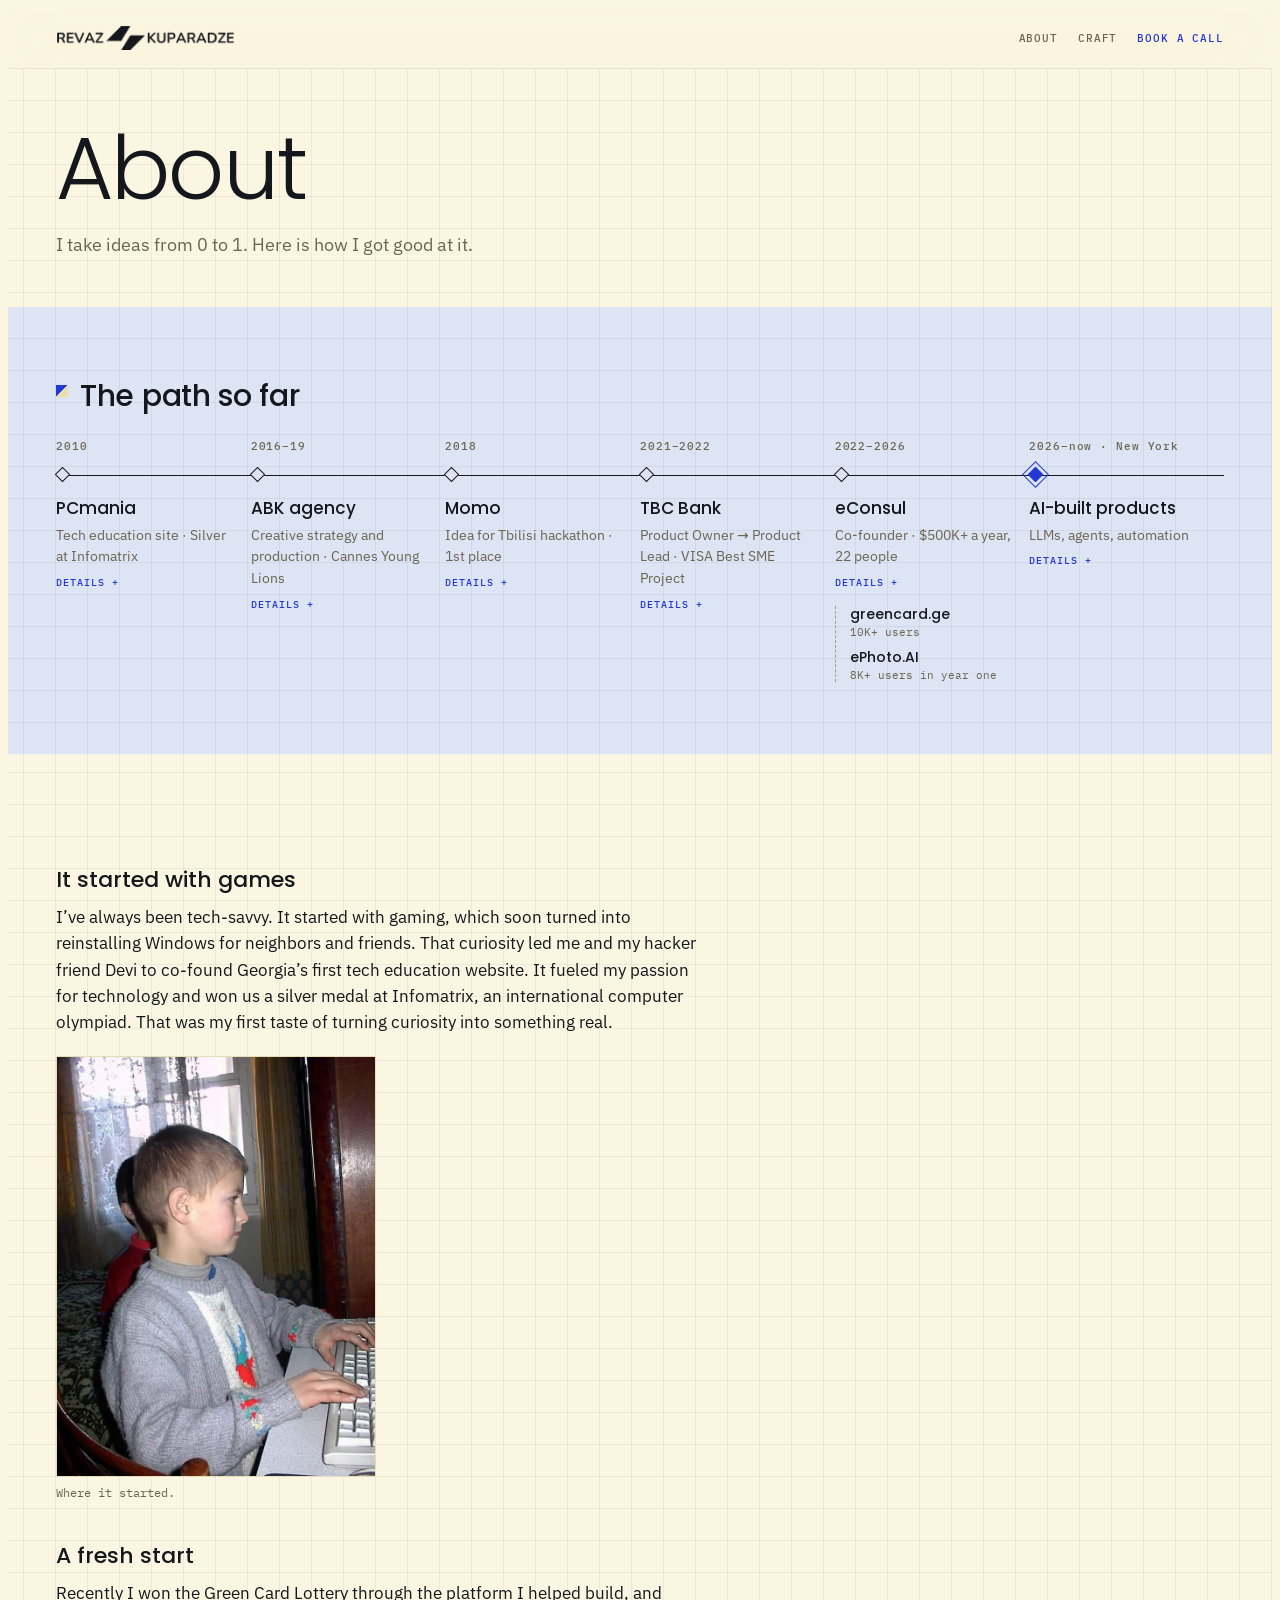
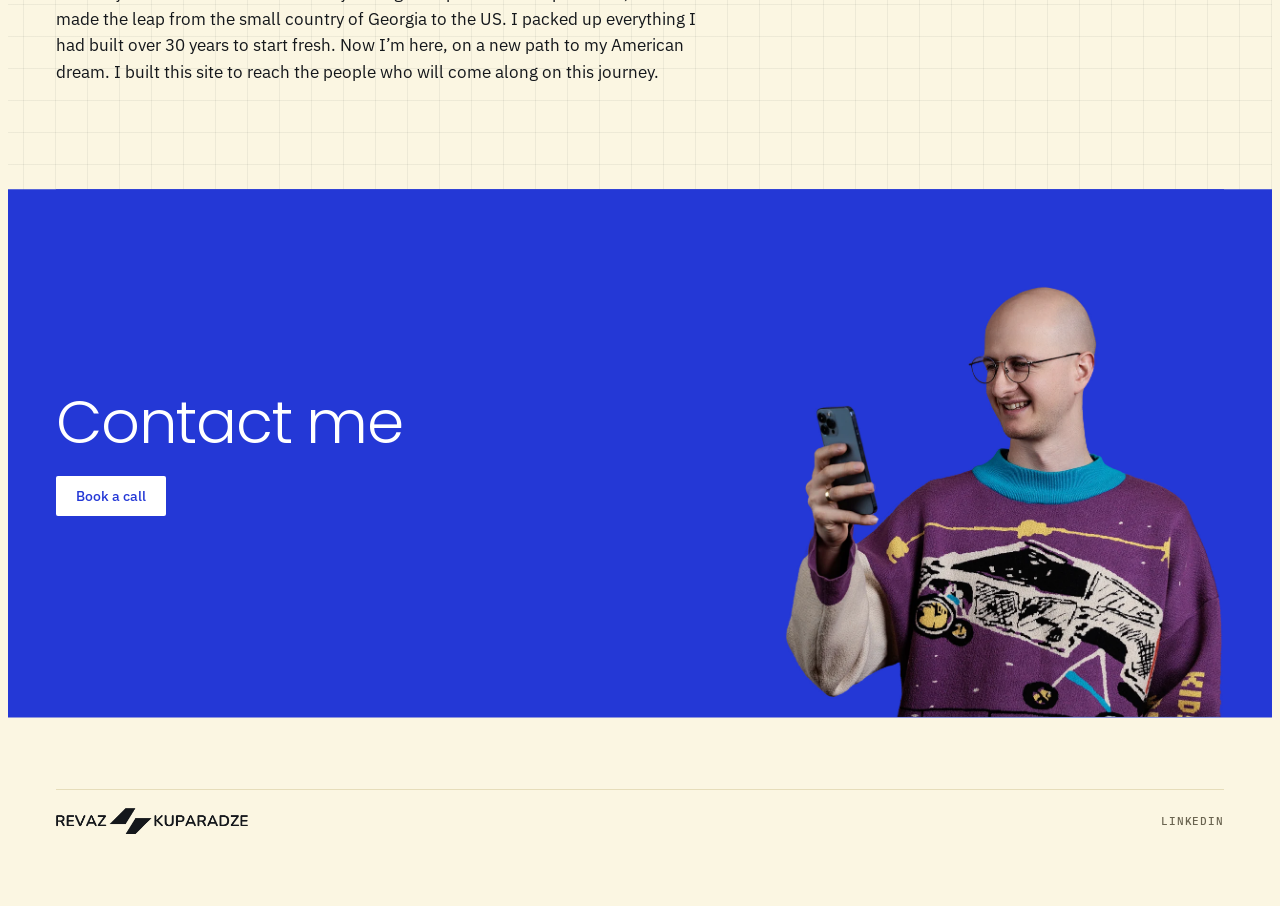
==== commit 27d40718: "Smoother plane flight, self-hosted Craft ad stills, grid in light mode on About and Craft (source dd" ====
--- a/about/index.html
+++ b/about/index.html
@@ -82,6 +82,12 @@
   font: 500 11px/1 var(--font-mono); letter-spacing: .06em; text-transform: uppercase; color: var(--graphite);
   pointer-events: none; transition: color .2s; }
 .plane.tag-left .tag { left: auto; right: calc(var(--s) / 2 + 4px); }
+/* When a label moves to the other side of its plane (near the screen edge), it fades in there instead of jumping */
+.plane .tag { animation: tag-in-right .3s ease-out; }
+.plane.tag-left .tag { animation-name: tag-in-left; }
+@keyframes tag-in-right { from { opacity: 0; } }
+@keyframes tag-in-left { from { opacity: 0; } }
+@media (prefers-reduced-motion: reduce) { .plane .tag { animation: none; } }
 .plane:hover .tag, .plane:focus-visible .tag, .plane.held .tag { color: var(--accent); }
 .plane:hover .pf, .plane:focus-visible .pf, .plane.held .pf { fill: var(--accent); stroke: var(--paper); }
 .plane:focus-visible .body { outline: 2px solid var(--accent); outline-offset: 6px; border-radius: 50%; }
@@ -584,17 +590,13 @@
   .sheet, .sheet-inner, .critter { transition: none; }
 }
 
-/* Dark mode, About and Craft pages: the hero's light line grid behind the black background */
-@media (prefers-color-scheme: dark) {
-:root:not([data-theme="light"]) #view-about , :root:not([data-theme="light"]) #view-craft { position: relative; isolation: isolate; }
-:root:not([data-theme="light"]) #view-about::before, :root:not([data-theme="light"]) #view-craft::before { content: ""; position: absolute; top: 0; bottom: 0; left: -100vmax; right: -100vmax; z-index: -1; pointer-events: none; --dgrid: color-mix(in srgb, var(--ink) 6%, transparent); background-image: linear-gradient(var(--dgrid) 1px, transparent 1px), linear-gradient(90deg, var(--dgrid) 1px, transparent 1px); background-size: 32px 32px; background-position: -1px -1px; }
-:root:not([data-theme="light"]) #view-about .tone-mist , :root:not([data-theme="light"]) #view-craft .tone-mist { position: relative; isolation: isolate; }
-:root:not([data-theme="light"]) #view-about .tone-mist::before , :root:not([data-theme="light"]) #view-craft .tone-mist::before { content: ""; position: absolute; top: 0; bottom: 0; left: -100vmax; right: -100vmax; z-index: -1; pointer-events: none; --dgrid: color-mix(in srgb, var(--ink) 6%, transparent); background-image: linear-gradient(var(--dgrid) 1px, transparent 1px), linear-gradient(90deg, var(--dgrid) 1px, transparent 1px); background-size: 32px 32px; background-position: -1px -1px; }
-}
-:root[data-theme="dark"] #view-about , :root[data-theme="dark"] #view-craft { position: relative; isolation: isolate; }
-:root[data-theme="dark"] #view-about::before, :root[data-theme="dark"] #view-craft::before { content: ""; position: absolute; top: 0; bottom: 0; left: -100vmax; right: -100vmax; z-index: -1; pointer-events: none; --dgrid: color-mix(in srgb, var(--ink) 6%, transparent); background-image: linear-gradient(var(--dgrid) 1px, transparent 1px), linear-gradient(90deg, var(--dgrid) 1px, transparent 1px); background-size: 32px 32px; background-position: -1px -1px; }
-:root[data-theme="dark"] #view-about .tone-mist , :root[data-theme="dark"] #view-craft .tone-mist { position: relative; isolation: isolate; }
-:root[data-theme="dark"] #view-about .tone-mist::before , :root[data-theme="dark"] #view-craft .tone-mist::before { content: ""; position: absolute; top: 0; bottom: 0; left: -100vmax; right: -100vmax; z-index: -1; pointer-events: none; --dgrid: color-mix(in srgb, var(--ink) 6%, transparent); background-image: linear-gradient(var(--dgrid) 1px, transparent 1px), linear-gradient(90deg, var(--dgrid) 1px, transparent 1px); background-size: 32px 32px; background-position: -1px -1px; }
+/* About and Craft pages: the hero's line grid behind the page, in light and dark mode alike */
+#view-about, #view-craft, #view-about .tone-mist, #view-craft .tone-mist { position: relative; isolation: isolate; }
+#view-about::before, #view-craft::before, #view-about .tone-mist::before, #view-craft .tone-mist::before {
+  content: ""; position: absolute; top: 0; bottom: 0; left: -100vmax; right: -100vmax; z-index: -1; pointer-events: none;
+  --dgrid: color-mix(in srgb, var(--ink) 6%, transparent);
+  background-image: linear-gradient(var(--dgrid) 1px, transparent 1px), linear-gradient(90deg, var(--dgrid) 1px, transparent 1px);
+  background-size: 32px 32px; background-position: -1px -1px; }
 
 /* Phones: slightly larger reading sizes */
 @media (max-width: 560px) {
@@ -682,4 +684,4 @@
 /* Text logo reads clearly (meets 4.5:1 contrast) while image logos stay muted */
 .logo-name { opacity: 1; color: var(--graphite); }
 .logo-slot a:hover .logo-name, .logo-slot a:focus-visible .logo-name { color: var(--ink); }
-</style></head> <body> <div class="loader" aria-hidden="true"> <div class="ld-logo"><span class="ld-part ld-first"></span><span class="ld-part ld-mark"></span><span class="ld-part ld-last"></span></div> </div> <div class="wrap"> <header class="bar"> <a href="/" data-route="home" class="home-link" aria-label="Revaz Kuparadze, home"><span class="brand" aria-hidden="true"></span></a> <nav class="nav" aria-label="Main"> <a href="/about/" data-route="about">About</a> <a href="/craft/" data-route="craft">Craft</a> <a href="https://calendar.app.google/oPBxK5waPKJncCMs9" target="_blank" rel="noopener" class="nav-cta" id="book3">Book a call</a> </nav> </header> <main id="view-home" hidden> <section class="field" id="field" aria-label="Ideas in flight"> <div class="thesis"> <h1>Ideas to <b>life</b></h1> <p>Whether it’s a digital product, creative strategy, or business obstacle, I turn ideas to <b>1</b>. I believe an idea that is not exposed is lost. <b>Are you ready?</b></p> <div class="actions"> <a class="btn" href="https://calendar.app.google/oPBxK5waPKJncCMs9" target="_blank" rel="noopener" id="book">Let’s talk</a> </div> </div> </section> <div id="fallback" hidden> <div class="list-head"> <h2>Ideas</h2> <span>Shown because reduced motion is on</span> </div> <ul class="ideas" id="ideas"><li><a href="/econsul/" data-slug="econsul"><span class="name">eConsul</span><span class="line">Georgia's largest visa and immigration tech startup.</span><span class="year">2022</span></a></li><li><a href="/ephoto/" data-slug="ephoto"><span class="name">ePhoto.AI</span><span class="line">A digital photo booth in your pocket: official ID photos in under a minute.</span><span class="year">2024</span></a></li><li><a href="/greencard/" data-slug="greencard"><span class="name">greencard.ge</span><span class="line">Fill &amp; Win: the US Green Card lottery in one place.</span><span class="year">—</span></a></li><li><a href="/ideasky/" data-slug="ideasky"><span class="name">IDEA SKY</span><span class="line">A public sky of ideas: share one, and watch it grow from paper plane to bird.</span><span class="year">2026</span></a></li></ul> </div> <section class="logos" aria-labelledby="logos-title"> <h2 id="logos-title" class="logos-title">Built and worked with</h2> <ul class="logo-row"> <li class="logo-slot"><a href="https://econsul.io/en" target="_blank" rel="noopener"> <img width="450" height="115" src="logos/econsul.png" alt="eConsul" loading="lazy"> <img width="450" height="115" class="on-dark" fetchpriority="low" src="logos/econsul-on-dark.png" alt="" aria-hidden="true"> <span class="logo-role">Co-founder</span><span class="sr-only"> (opens in a new tab)</span> </a></li><li class="logo-slot"><a href="https://greencard.ge/en" target="_blank" rel="noopener"> <img src="logos/greencard.svg" alt="greencard.ge" loading="lazy"> <img class="on-dark" fetchpriority="low" src="logos/greencard-on-dark.svg" alt="" aria-hidden="true"> <span class="logo-role">Co-founder</span><span class="sr-only"> (opens in a new tab)</span> </a></li><li class="logo-slot"><a href="https://tbcbank.ge/en" target="_blank" rel="noopener"> <img width="444" height="120" src="logos/tbc.png" alt="TBC Bank" loading="lazy">  <span class="logo-role">Product Lead</span><span class="sr-only"> (opens in a new tab)</span> </a></li><li class="logo-slot"><a href="https://www.visa.com.ge/" target="_blank" rel="noopener"> <img width="370" height="120" src="logos/visa.png" alt="VISA" loading="lazy">  <span class="logo-role">Partner · Best SME Project</span><span class="sr-only"> (opens in a new tab)</span> </a></li><li class="logo-slot"><a href="https://www.linkedin.com/company/abk-communication/" target="_blank" rel="noopener"> <img width="140" height="91" src="logos/abk.png" alt="ABK Communication" loading="lazy"> <img width="140" height="91" class="on-dark" fetchpriority="low" src="logos/abk-on-dark.png" alt="" aria-hidden="true"> <span class="logo-role">Creative strategy</span><span class="sr-only"> (opens in a new tab)</span> </a></li><li class="logo-slot"><a href="https://ephoto.ai/app" target="_blank" rel="noopener"> <span class="logo-name">ePhoto.AI</span>  <span class="logo-role">Co-founder</span><span class="sr-only"> (opens in a new tab)</span> </a></li> </ul> </section> <section class="band tone tone-stone who" aria-labelledby="who-title"> <h2 id="who-title" class="who-title">Who I am</h2> <ul class="stats" aria-label="In numbers"> <li><a class="stat" href="/about/" data-route="about" title="Proof: The path so far, on About"> <span class="stat-value">8+</span><span class="stat-label">years building products</span> </a></li><li><a class="stat" href="/about/" data-route="about" title="Proof: eConsul, greencard.ge and ePhoto.AI, on About"> <span class="stat-value">3</span><span class="stat-label">startups co-founded</span> </a></li><li><a class="stat" href="/econsul/" data-route="econsul" title="Proof: eConsul"> <span class="stat-value">$500K+</span><span class="stat-label">annual revenue at eConsul</span> </a></li><li><a class="stat" href="/about/" data-route="about" title="Proof: 10K+ greencard.ge and 8K+ ePhoto.AI, on About"> <span class="stat-value">18K+</span><span class="stat-label">users across greencard.ge and ePhoto.AI</span> </a></li><li><a class="stat" href="/about/" data-route="about" title="Proof: TBC Bank with VISA, on About"> <span class="stat-value">$1M+</span><span class="stat-label">new revenue for 250+ small businesses</span> </a></li><li><a class="stat" href="/about/" data-route="about" title="Proof: Recognition on each stop, on About"> <span class="stat-value">10+</span><span class="stat-label">awards, 4 international</span> </a></li> </ul> <div class="who-grid"> <div class="who-text"> <p class="role-line"> <span class="sr-only">I’m a Product Manager, an AI Deployment Manager, a Creative Technologist and an AI Generalist.</span> <span aria-hidden="true">I’m <span class="rotor" id="role-rotor"><span class="rotor-role on">a Product Manager</span><span class="rotor-role">an AI Deployment Manager</span><span class="rotor-role">a Creative Technologist</span><span class="rotor-role">an AI Generalist</span></span></span> <span class="roles-all" aria-hidden="true" hidden>I’m a Product Manager, an AI Deployment Manager, a Creative Technologist and an AI Generalist.</span> </p> <p>8+ years of experience building businesses, shaping customer experiences, and turning ideas into products that create measurable value. My background spans both startups and large organizations, giving me a practical understanding of how to move from strategy to execution and build solutions people actually use.</p> </div> <div class="who-side"> <div class="mt-wrap"><svg class="multitool" viewBox="-14 0 584 380" role="img" aria-label="A pocket multi-tool with blades, a pair of scissors, openers, a nail file and a corkscrew open; its newest blade is a prompt bar reading Prompt Engineering with a paper-plane send button"><g transform="translate(262 232) rotate(-16)"><g transform="translate(-92 0)"><g class="tool" style="--a:198deg;--d:0.2s"><g transform="scale(1.3)"><path class="mt-steel" d="M0,-8 L74,-8 Q92,-8 98,-1 L104,-1 L104,6 L86,8 L80,2 L70,8 L0,8 Z"></path></g></g><g class="tool" style="--a:218deg;--d:0.14s"><g transform="scale(1.3)"><path class="mt-steel" d="M0,-7 L112,-7 Q126,-7 128,0 Q126,7 112,7 L0,7 Z"></path><line class="mt-line" x1="22" y1="-4" x2="27" y2="4"></line><line class="mt-line" x1="29" y1="-4" x2="34" y2="4"></line><line class="mt-line" x1="36" y1="-4" x2="41" y2="4"></line><line class="mt-line" x1="43" y1="-4" x2="48" y2="4"></line><line class="mt-line" x1="50" y1="-4" x2="55" y2="4"></line><line class="mt-line" x1="57" y1="-4" x2="62" y2="4"></line><line class="mt-line" x1="64" y1="-4" x2="69" y2="4"></line><line class="mt-line" x1="71" y1="-4" x2="76" y2="4"></line><line class="mt-line" x1="78" y1="-4" x2="83" y2="4"></line><line class="mt-line" x1="85" y1="-4" x2="90" y2="4"></line><line class="mt-line" x1="92" y1="-4" x2="97" y2="4"></line><line class="mt-line" x1="99" y1="-4" x2="104" y2="4"></line></g></g><g class="tool" style="--a:243deg;--d:0.05s"><g transform="scale(1.3)"><path class="mt-steel" d="M0,-10 L112,-13 Q148,-12 170,-3 Q124,13 0,10 Z"></path><path class="mt-steel" d="M66,-6 Q82,-11 98,-7 Q82,-3 66,-6 Z"></path><polyline class="mt-line" points="14,-4 108,-6"></polyline></g></g><g class="tool tool-ai" style="--a:-60deg;--d:0.02s"><rect class="mt-prompt" x="4" y="-21" width="230" height="42" rx="21"></rect><text class="mt-text" x="119" y="5" text-anchor="middle">Prompt Engineering</text><line class="mt-cursor" x1="49" y1="-10" x2="49" y2="10"></line><circle class="mt-send" cx="212" cy="0" r="14"></circle><polygon class="mt-send-plane" points="219,-1 205,-7 208,-1 205,6"></polygon></g></g><g transform="translate(92 0)"><g class="tool" style="--a:48deg;--d:0.11s"><g transform="scale(1.3)"><path class="mt-steel" d="M0,-8 L80,-10 Q106,-9 122,-2 Q88,10 0,8 Z"></path><path class="mt-steel" d="M46,-5 Q58,-9 70,-6 Q58,-2 46,-5 Z"></path></g></g><g class="tool" style="--a:-58deg;--d:0.16s"><g transform="scale(1.3)"><rect class="mt-steel" x="0" y="-7" width="54" height="14" rx="3"></rect><path class="mt-steel" d="M50,-5 L120,-12 L124,-9 L56,2 Z"></path><path class="mt-steel" d="M50,5 L118,4 L118,0 L56,-2 Z"></path><circle class="mt-steel" cx="54" cy="0" r="4.5"></circle><path class="mt-line" d="M14,-7 Q30,-18 44,-8"></path></g></g><g class="tool" style="--a:0deg;--d:0s"><g transform="scale(1.3)"><path class="mt-steel" d="M0,-7 L58,-7 L64,-22 L84,-26 L96,-18 L86,-12 L76,-14 L72,-4 L78,7 L0,7 Z"></path><path class="mt-line" d="M20,-2 L54,-2"></path></g></g></g><g transform="translate(16 26)"><g class="tool" style="--a:98deg;--d:0.24s"><g transform="scale(1.1)"><polyline class="mt-line mt-cork" points="0,0 16,0 18.0,0.0 18.28,1.17 18.66,2.32 19.13,3.4 19.7,4.4 20.36,5.29 21.08,6.05 21.87,6.66 22.7,7.1 23.57,7.37 24.45,7.46 25.33,7.37 26.2,7.09 27.03,6.64 27.82,6.03 28.54,5.26 29.2,4.37 29.77,3.38 30.24,2.3 30.62,1.16 30.9,0.0 31.07,-1.16 31.14,-2.29 31.12,-3.37 31.0,-4.36 30.79,-5.24 30.52,-5.99 30.18,-6.59 29.8,-7.03 29.38,-7.3 28.95,-7.39 28.52,-7.29 28.1,-7.02 27.72,-6.57 27.38,-5.96 27.11,-5.21 26.9,-4.33 26.78,-3.34 26.76,-2.27 26.83,-1.15 27.0,-0.0 27.28,1.15 27.66,2.27 28.13,3.33 28.7,4.31 29.36,5.18 30.08,5.93 30.87,6.53 31.7,6.96 32.57,7.23 33.45,7.31 34.33,7.22 35.2,6.95 36.03,6.51 36.82,5.9 37.54,5.16 38.2,4.28 38.77,3.31 39.24,2.25 39.62,1.14 39.9,0.0 40.07,-1.14 40.14,-2.25 40.12,-3.3 40.0,-4.27 39.79,-5.13 39.52,-5.87 39.18,-6.46 38.8,-6.89 38.38,-7.15 37.95,-7.24 37.52,-7.14 37.1,-6.88 36.72,-6.44 36.38,-5.84 36.11,-5.1 35.9,-4.24 35.78,-3.27 35.76,-2.23 35.83,-1.13 36.0,-0.0 36.28,1.13 36.66,2.22 37.13,3.26 37.7,4.22 38.36,5.08 39.08,5.81 39.87,6.39 40.7,6.82 41.57,7.08 42.45,7.16 43.33,7.07 44.2,6.8 45.03,6.37 45.82,5.78 46.54,5.05 47.2,4.2 47.77,3.24 48.24,2.2 48.62,1.12 48.9,0.0 49.07,-1.11 49.14,-2.2 49.12,-3.23 49.0,-4.18 48.79,-5.02 48.52,-5.75 48.18,-6.33 47.8,-6.75 47.38,-7.0 46.95,-7.09 46.52,-7.0 46.1,-6.73 45.72,-6.3 45.38,-5.72 45.11,-5.0 44.9,-4.15 44.78,-3.21 44.76,-2.18 44.83,-1.1 45.0,-0.0 45.28,1.1 45.66,2.18 46.13,3.2 46.7,4.14 47.36,4.97 48.08,5.69 48.87,6.26 49.7,6.68 50.57,6.93 51.45,7.01 52.33,6.92 53.2,6.66 54.03,6.24 54.82,5.66 55.54,4.95 56.2,4.11 56.77,3.17 57.24,2.16 57.62,1.09 57.9,0.0 58.07,-1.09 58.14,-2.15 58.12,-3.16 58.0,-4.09 57.79,-4.92 57.52,-5.62 57.18,-6.19 56.8,-6.61 56.38,-6.86 55.95,-6.94 55.52,-6.85 55.1,-6.59 54.72,-6.17 54.38,-5.6 54.11,-4.89 53.9,-4.06 53.78,-3.14 53.76,-2.13 53.83,-1.08 54.0,-0.0 54.28,1.08 54.66,2.13 55.13,3.13 55.7,4.05 56.36,4.87 57.08,5.56 57.87,6.12 58.7,6.53 59.57,6.78 60.45,6.86 61.33,6.77 62.2,6.52 63.03,6.1 63.82,5.54 64.54,4.84 65.2,4.02 65.77,3.1 66.24,2.11 66.62,1.07 66.9,0.0 67.07,-1.07 67.14,-2.11 67.12,-3.09 67.0,-4.0 66.79,-4.81 66.52,-5.5 66.18,-6.06 65.8,-6.46 65.38,-6.71 64.95,-6.79 64.52,-6.7 64.1,-6.45 63.72,-6.04 63.38,-5.48 63.11,-4.79 62.9,-3.98 62.78,-3.07 62.76,-2.09 62.83,-1.06 63.0,-0.0 63.28,1.06 63.66,2.08 64.13,3.06 64.7,3.96 65.36,4.76 66.08,5.44 66.87,5.99 67.7,6.39 68.57,6.63 69.45,6.71 70.33,6.63 71.2,6.38 72.03,5.97 72.82,5.42 73.54,4.73 74.2,3.93 74.77,3.04 75.24,2.07 75.62,1.04 75.9,0.0 76.07,-1.04 76.14,-2.06 76.12,-3.03 76.0,-3.91 75.79,-4.71 75.52,-5.38 75.18,-5.92 74.8,-6.32 74.38,-6.56 73.95,-6.64 73.52,-6.55 73.1,-6.31 72.72,-5.9 72.38,-5.36 72.11,-4.68 71.9,-3.89 71.78,-3.0 71.76,-2.04 71.83,-1.03 72.0,-0.0 78.0,0"></polyline></g></g></g><rect class="mt-body" x="-122" y="-30" width="244" height="60" rx="30"></rect><line class="mt-body-line" x1="-100" y1="-18" x2="100" y2="-18"></line><circle class="mt-pin" cx="-92" cy="0" r="5"></circle><circle class="mt-pin" cx="92" cy="0" r="5"></circle><text class="mt-mark" x="0" y="6" text-anchor="middle">0 → 1</text></g></svg></div> <ul class="skills" aria-label="Skills"> <li>Product Strategy</li><li>Product Management</li><li>Growth Strategy</li><li>Customer Experience</li><li>Go-to-Market</li><li>Business Development</li><li>AI Product Development</li><li>Cross-Functional Leadership</li><li>Digital Transformation</li><li>Data-Driven Decision Making</li><li>Marketing Strategy</li><li>Startup Building</li><li>Process Optimization</li><li>User Research</li><li>Prototyping</li><li>Stakeholder Management</li> </ul> </div> </div> </section> <section class="band tone tone-mist" aria-labelledby="path-title"> <div class="band-head"> <h2 id="path-title">How to get to 1</h2> </div> <ol class="path"> <li> <svg class="critter ill-paper" viewBox="0 0 120 100" role="img" aria-label="An unfolded sheet of paper with fold lines"><g class="ps"><polygon class="f-hi" points="14,34 84,16 106,66 34,86"></polygon><polyline class="il-crease" points="49,25 70,76"></polyline><polyline class="il-crease" points="14,34 58,52"></polyline><polyline class="il-crease" points="84,16 58,52"></polyline><polyline class="il-crease" points="24,60 58,52 95,41"></polyline><polygon class="f-hi" points="106,66 92,70 96,56"></polygon></g></svg> <span class="step">Ideation</span> <h3>Ideas are in the air</h3> <p>They’re in everyday life, in the obstacles we face, even in our dreams. Yet the moment you need one is often when it’s hardest to find. So pay attention and collect ideas as they come. You never know when you’ll need one.</p> </li><li> <svg class="critter ill-fold" viewBox="0 0 120 100" role="img" aria-label="A sheet of paper folding in half and in half again"><polygon class="fp" points="24,50 60,50 60,86 24,86"></polygon><polyline class="il-crease" points="24,50 96,50"></polyline><polyline class="il-crease" points="60,14 60,86"></polyline><polygon class="fp fa" points="24,14 60,14 60,50 24,50"></polygon><g class="fb"><polygon class="fp fb-face" points="60,50 96,50 96,86 60,86"></polygon><polygon class="fp fa" points="60,14 96,14 96,50 60,50"></polygon></g></svg> <span class="step">Creation</span> <h3>Attention Is All You Need</h3> <p>An idea on its own is a good thought exercise, but it means little in the physical world until you bring it to life. AI makes execution easier: plan the steps, learn what you need, and follow your blueprint. Attention is all you need.</p> </li><li> <svg class="critter ill-stairs" viewBox="0 0 120 100" role="img" aria-label="A staircase that keeps climbing"><defs><clipPath id="stairs-clip"><rect x="14" y="12" width="92" height="76"></rect></clipPath></defs><g clip-path="url(#stairs-clip)"><g class="stairs"><polyline class="il-line st-l" points="-60,160 -60,138 -34,138 -34,116 -8,116 -8,94 18,94 18,72 44,72 44,50 70,50 70,28 96,28 96,6 122,6 122,-16 148,-16 148,-38 174,-38"></polyline></g></g></svg> <span class="step">Enemy of the Good</span> <h3>Enemy of the Good</h3> <p>Some things you want to keep improving, and some have no natural end. So you have to set the end yourself. Don’t let perfect be the enemy of the good.</p> </li> </ol> </section> <section class="band closing gridded tone tone-cobalt" aria-labelledby="call-title"> <div class="closing-grid"> <div class="closing-copy"> <h2 id="call-title">Have an Idea?</h2> <p>Tell me about it. Whether it’s a product, a campaign or a stubborn business problem, a short call is the fastest way to see how we get it from 0 to 1.</p> </div> <a class="btn btn-lg" id="closing-book" href="https://calendar.app.google/oPBxK5waPKJncCMs9" target="_blank" rel="noopener">Book a call <span aria-hidden="true">→</span></a> </div> </section> </main> <main id="view-craft" hidden> <section class="page-head"> <h1>Craft</h1> <p>Before building products, I spent years making campaigns land at ABK, a small but influential agency: strategy, copy and production, from brief to broadcast.</p> </section> <section class="craft-key" aria-label="Key work"> <figure class="key-visual"><img width="991" height="1400" src="craft/print-cyl-georgia.jpg" alt="Print ad: a woman irons a mountain landscape on an ironing board; Georgia is a small country but if you iron it, it will be bigger than the USA"></figure> <div class="key-copy"> <span class="chip">Bronze · Cannes Young Lions Georgia 2017</span> <p>A print to promote Georgia in a positive light. Copywriter and creative strategy.</p> </div> </section> <section class="band tone tone-stone" aria-labelledby="films-title"> <div class="band-head"><h2 id="films-title">Ads</h2><p>20+ productions; the team won national awards in craft and film.</p></div> <div class="ad-grid"> <article class="ad-card ad-lead"><a class="ad-media" href="https://www.youtube.com/watch?v=k3YcXqnPyA8" target="_blank" rel="noopener" aria-label="Play Ministry of Internal Affairs on YouTube"><img src="https://i.ytimg.com/vi/k3YcXqnPyA8/hqdefault.jpg" alt="" loading="lazy" onerror="this.remove()"><span class="ad-fallback">Ministry of Internal Affairs</span><span class="play" aria-hidden="true"></span></a><div class="ad-meta"><h3>Ministry of Internal Affairs</h3><p class="brief">A film encouraging women facing domestic violence to work with local police.</p><span class="role">Creative strategy · Production</span></div></article><article class="ad-card"><a class="ad-media" href="https://www.youtube.com/watch?v=qAVsTncnyTE" target="_blank" rel="noopener" aria-label="Play Betlive on YouTube"><img src="https://i.ytimg.com/vi/qAVsTncnyTE/hqdefault.jpg" alt="" loading="lazy" onerror="this.remove()"><span class="ad-fallback">Betlive</span><span class="play" aria-hidden="true"></span></a><div class="ad-meta"><h3>Betlive</h3><p class="brief">A fast-cut launch film for a sports-betting platform.</p><span class="role">Creative strategy · Production</span></div></article><article class="ad-card"><a class="ad-media" href="https://www.youtube.com/watch?v=fUr06OnEshE" target="_blank" rel="noopener" aria-label="Play Betlive 2 on YouTube"><img src="https://i.ytimg.com/vi/fUr06OnEshE/hqdefault.jpg" alt="" loading="lazy" onerror="this.remove()"><span class="ad-fallback">Betlive 2</span><span class="play" aria-hidden="true"></span></a><div class="ad-meta"><h3>Betlive 2</h3><p class="brief">The oldest slot machine, reintroduced.</p><span class="role">Creative strategy · Production</span></div></article><article class="ad-card"><a class="ad-media" href="https://www.youtube.com/watch?v=I_IppdYDLIk" target="_blank" rel="noopener" aria-label="Play Alpina on YouTube"><img src="https://i.ytimg.com/vi/I_IppdYDLIk/hqdefault.jpg" alt="" loading="lazy" onerror="this.remove()"><span class="ad-fallback">Alpina</span><span class="play" aria-hidden="true"></span></a><div class="ad-meta"><h3>Alpina</h3><p class="brief">Why children&#39;s paint is made differently: safe, non-toxic, made for exploring.</p><span class="role">Creative strategy · Asst. production</span></div></article><article class="ad-card"><a class="ad-media" href="https://www.youtube.com/watch?v=UujI_u-3DZg" target="_blank" rel="noopener" aria-label="Play Caparol, spring 2017 on YouTube"><img src="https://i.ytimg.com/vi/UujI_u-3DZg/hqdefault.jpg" alt="" loading="lazy" onerror="this.remove()"><span class="ad-fallback">Caparol, spring 2017</span><span class="play" aria-hidden="true"></span></a><div class="ad-meta"><h3>Caparol, spring 2017</h3><p class="brief">The daily cost of an uninsulated home, told through one family.</p><span class="role">Production</span></div></article><article class="ad-card"><a class="ad-media" href="https://www.youtube.com/watch?v=GOa8sQ7KfFE" target="_blank" rel="noopener" aria-label="Play Kharizma on YouTube"><img src="https://i.ytimg.com/vi/GOa8sQ7KfFE/hqdefault.jpg" alt="" loading="lazy" onerror="this.remove()"><span class="ad-fallback">Kharizma</span><span class="play" aria-hidden="true"></span></a><div class="ad-meta"><h3>Kharizma</h3><p class="brief">After-party, parents home early. Kharizma has you covered.</p><span class="role">Creative strategy · Production</span></div></article> </div> </section> <section class="band" aria-labelledby="print-title"> <div class="band-head"><h2 id="print-title">Print and strategy</h2></div> <div class="print-grid"> <article class="print-card"><figure class="poster"><img width="990" height="1400" src="craft/print-cyl-litter.jpg" alt="Print ad: a dog made of litter under the line Don’t domesticate trash, common space littering is contagious" loading="lazy"></figure><div class="print-meta"><span class="chip">Near win</span><h3>Cannes Young Lions Georgia 2018</h3><p class="brief">Litter adds up into something big. Keep it clean.</p><span class="role">Copywriter · Creative strategy</span></div></article><article class="print-card"><figure class="poster"><img width="801" height="1133" src="about/print-acag.jpg" alt="Print ad: a dragon lies across a dam, draining a mountain lake into cracked, burning earth" loading="lazy"></figure><div class="print-meta"><span class="chip">Print</span><h3>ACAG</h3><p class="brief">The environmental threat of a hydro plant project.</p><span class="role">Creative strategy</span></div></article> </div> </section> <p class="credential">Production Management course, June 2017, with Rebecca Rivo.</p> </main> <main id="view-about"> <section class="page-head"> <h1>About</h1> <p>I take ideas from 0 to 1. Here is how I got good at it.</p> </section> <section class="band tone tone-mist" aria-labelledby="lineage-title"> <div class="band-head"><h2 id="lineage-title">The path so far</h2></div> <ol class="lineage"> <li class="node"><button class="node-btn" type="button" data-stop="pcmania" aria-expanded="false" aria-controls="stop-panel"><span class="yr">2010</span><span class="dot" aria-hidden="true"></span><span class="n-name">PCmania</span><span class="n-desc">Tech education site · Silver at Infomatrix</span><span class="n-more" aria-hidden="true">Details +</span></button></li><li class="node"><button class="node-btn" type="button" data-stop="abk" aria-expanded="false" aria-controls="stop-panel"><span class="yr">2016–19</span><span class="dot" aria-hidden="true"></span><span class="n-name">ABK agency</span><span class="n-desc">Creative strategy and production · Cannes Young Lions</span><span class="n-more" aria-hidden="true">Details +</span></button></li><li class="node"><button class="node-btn" type="button" data-stop="momo" aria-expanded="false" aria-controls="stop-panel"><span class="yr">2018</span><span class="dot" aria-hidden="true"></span><span class="n-name">Momo</span><span class="n-desc">Idea for Tbilisi hackathon · 1st place</span><span class="n-more" aria-hidden="true">Details +</span></button></li><li class="node"><button class="node-btn" type="button" data-stop="tbc" aria-expanded="false" aria-controls="stop-panel"><span class="yr">2021–2022</span><span class="dot" aria-hidden="true"></span><span class="n-name">TBC Bank</span><span class="n-desc">Product Owner → Product Lead · VISA Best SME Project</span><span class="n-more" aria-hidden="true">Details +</span></button></li><li class="node"><button class="node-btn" type="button" data-stop="econsul" aria-expanded="false" aria-controls="stop-panel"><span class="yr">2022–2026</span><span class="dot" aria-hidden="true"></span><span class="n-name">eConsul</span><span class="n-desc">Co-founder · $500K+ a year, 22 people</span><span class="n-more" aria-hidden="true">Details +</span></button><ul class="branches"><li class="branch"><button class="b-link panel-link" type="button" data-target="greencard"><span class="b-name">greencard.ge</span><span class="b-desc">10K+ users</span></button></li><li class="branch"><button class="b-link panel-link" type="button" data-target="ephoto"><span class="b-name">ePhoto.AI</span><span class="b-desc">8K+ users in year one</span></button></li></ul></li><li class="node now"><button class="node-btn" type="button" data-stop="now" aria-expanded="false" aria-controls="stop-panel"><span class="yr">2026–now · New York</span><span class="dot" aria-hidden="true"></span><span class="n-name">AI-built products</span><span class="n-desc">LLMs, agents, automation</span><span class="n-more" aria-hidden="true">Details +</span></button></li> </ol> <div class="stop-panel" id="stop-panel" role="region" aria-live="polite"><div class="panel-clip"><div class="stop-inner" id="stop-inner"></div></div></div> </section> <section class="prose"> <h2>It started with games</h2> <p>I’ve always been tech-savvy. It started with gaming, which soon turned into reinstalling Windows for neighbors and friends. That curiosity led me and my hacker friend Devi to co-found Georgia’s first tech education website. It fueled my passion for technology and won us a silver medal at Infomatrix, an international computer olympiad. That was my first taste of turning curiosity into something real.</p> <figure class="prose-photo"><img width="727" height="960" src="about/childhood-keyboard.jpg" alt="Rez as a young boy typing at a computer keyboard" loading="lazy"><figcaption>Where it started.</figcaption></figure> <h2>A fresh start</h2> <p>Recently I won the Green Card Lottery through the platform I helped build, and made the leap from the small country of Georgia to the US. I packed up everything I had built over 30 years to start fresh. Now I’m here, on a new path to my American dream. I built this site to reach the people who will come along on this journey.</p> </section> <section class="band closing tone tone-cobalt about-closing"> <div> <h2>Contact me</h2> <div class="actions"><a class="btn" href="https://calendar.app.google/oPBxK5waPKJncCMs9" target="_blank" rel="noopener" id="book4">Book a call</a></div> </div> <figure class="about-portrait"><img width="921" height="905" src="about/rez-cutout.webp" alt="Rez smiling at his phone, wearing glasses and a purple sweater" loading="lazy"></figure> </section> </main> <footer class="foot"> <span class="brand" role="img" aria-label="Revaz Kuparadze"></span> <a href="https://www.linkedin.com/in/rkuparadze/" target="_blank" rel="noopener">LinkedIn</a> </footer> </div> <div class="sheet" id="sheet" role="dialog" aria-modal="true" aria-labelledby="sheet-title" hidden> <div class="sheet-inner"> <button class="back" id="back" type="button">← Back to the sky</button> <div class="eyebrow" id="sheet-eyebrow"></div> <div class="sheet-title-row"><img class="sheet-icon" id="sheet-icon" alt="" hidden><h2 id="sheet-title"></h2></div> <p class="lede" id="sheet-lede"></p> <div class="sheet-extra" id="sheet-extra"></div> <a class="sheet-link" id="sheet-link" target="_blank" rel="noopener" hidden></a> <dl class="facts" id="sheet-facts"></dl> <div class="sheet-media" id="sheet-media"></div> </div> </div> <script type="module" src="/_astro/Site.astro_astro_type_script_index_0_lang.BWwtef-j.js"></script> </body> </html>+</style></head> <body> <div class="loader" aria-hidden="true"> <div class="ld-logo"><span class="ld-part ld-first"></span><span class="ld-part ld-mark"></span><span class="ld-part ld-last"></span></div> </div> <div class="wrap"> <header class="bar"> <a href="/" data-route="home" class="home-link" aria-label="Revaz Kuparadze, home"><span class="brand" aria-hidden="true"></span></a> <nav class="nav" aria-label="Main"> <a href="/about/" data-route="about">About</a> <a href="/craft/" data-route="craft">Craft</a> <a href="https://calendar.app.google/oPBxK5waPKJncCMs9" target="_blank" rel="noopener" class="nav-cta" id="book3">Book a call</a> </nav> </header> <main id="view-home" hidden> <section class="field" id="field" aria-label="Ideas in flight"> <div class="thesis"> <h1>Ideas to <b>life</b></h1> <p>Whether it’s a digital product, creative strategy, or business obstacle, I turn ideas to <b>1</b>. I believe an idea that is not exposed is lost. <b>Are you ready?</b></p> <div class="actions"> <a class="btn" href="https://calendar.app.google/oPBxK5waPKJncCMs9" target="_blank" rel="noopener" id="book">Let’s talk</a> </div> </div> </section> <div id="fallback" hidden> <div class="list-head"> <h2>Ideas</h2> <span>Shown because reduced motion is on</span> </div> <ul class="ideas" id="ideas"><li><a href="/econsul/" data-slug="econsul"><span class="name">eConsul</span><span class="line">Georgia's largest visa and immigration tech startup.</span><span class="year">2022</span></a></li><li><a href="/ephoto/" data-slug="ephoto"><span class="name">ePhoto.AI</span><span class="line">A digital photo booth in your pocket: official ID photos in under a minute.</span><span class="year">2024</span></a></li><li><a href="/greencard/" data-slug="greencard"><span class="name">greencard.ge</span><span class="line">Fill &amp; Win: the US Green Card lottery in one place.</span><span class="year">—</span></a></li><li><a href="/ideasky/" data-slug="ideasky"><span class="name">IDEA SKY</span><span class="line">A public sky of ideas: share one, and watch it grow from paper plane to bird.</span><span class="year">2026</span></a></li></ul> </div> <section class="logos" aria-labelledby="logos-title"> <h2 id="logos-title" class="logos-title">Built and worked with</h2> <ul class="logo-row"> <li class="logo-slot"><a href="https://econsul.io/en" target="_blank" rel="noopener"> <img width="450" height="115" src="logos/econsul.png" alt="eConsul" loading="lazy"> <img width="450" height="115" class="on-dark" fetchpriority="low" src="logos/econsul-on-dark.png" alt="" aria-hidden="true"> <span class="logo-role">Co-founder</span><span class="sr-only"> (opens in a new tab)</span> </a></li><li class="logo-slot"><a href="https://greencard.ge/en" target="_blank" rel="noopener"> <img src="logos/greencard.svg" alt="greencard.ge" loading="lazy"> <img class="on-dark" fetchpriority="low" src="logos/greencard-on-dark.svg" alt="" aria-hidden="true"> <span class="logo-role">Co-founder</span><span class="sr-only"> (opens in a new tab)</span> </a></li><li class="logo-slot"><a href="https://tbcbank.ge/en" target="_blank" rel="noopener"> <img width="444" height="120" src="logos/tbc.png" alt="TBC Bank" loading="lazy">  <span class="logo-role">Product Lead</span><span class="sr-only"> (opens in a new tab)</span> </a></li><li class="logo-slot"><a href="https://www.visa.com.ge/" target="_blank" rel="noopener"> <img width="370" height="120" src="logos/visa.png" alt="VISA" loading="lazy">  <span class="logo-role">Partner · Best SME Project</span><span class="sr-only"> (opens in a new tab)</span> </a></li><li class="logo-slot"><a href="https://www.linkedin.com/company/abk-communication/" target="_blank" rel="noopener"> <img width="140" height="91" src="logos/abk.png" alt="ABK Communication" loading="lazy"> <img width="140" height="91" class="on-dark" fetchpriority="low" src="logos/abk-on-dark.png" alt="" aria-hidden="true"> <span class="logo-role">Creative strategy</span><span class="sr-only"> (opens in a new tab)</span> </a></li><li class="logo-slot"><a href="https://ephoto.ai/app" target="_blank" rel="noopener"> <span class="logo-name">ePhoto.AI</span>  <span class="logo-role">Co-founder</span><span class="sr-only"> (opens in a new tab)</span> </a></li> </ul> </section> <section class="band tone tone-stone who" aria-labelledby="who-title"> <h2 id="who-title" class="who-title">Who I am</h2> <ul class="stats" aria-label="In numbers"> <li><a class="stat" href="/about/" data-route="about" title="Proof: The path so far, on About"> <span class="stat-value">8+</span><span class="stat-label">years building products</span> </a></li><li><a class="stat" href="/about/" data-route="about" title="Proof: eConsul, greencard.ge and ePhoto.AI, on About"> <span class="stat-value">3</span><span class="stat-label">startups co-founded</span> </a></li><li><a class="stat" href="/econsul/" data-route="econsul" title="Proof: eConsul"> <span class="stat-value">$500K+</span><span class="stat-label">annual revenue at eConsul</span> </a></li><li><a class="stat" href="/about/" data-route="about" title="Proof: 10K+ greencard.ge and 8K+ ePhoto.AI, on About"> <span class="stat-value">18K+</span><span class="stat-label">users across greencard.ge and ePhoto.AI</span> </a></li><li><a class="stat" href="/about/" data-route="about" title="Proof: TBC Bank with VISA, on About"> <span class="stat-value">$1M+</span><span class="stat-label">new revenue for 250+ small businesses</span> </a></li><li><a class="stat" href="/about/" data-route="about" title="Proof: Recognition on each stop, on About"> <span class="stat-value">10+</span><span class="stat-label">awards, 4 international</span> </a></li> </ul> <div class="who-grid"> <div class="who-text"> <p class="role-line"> <span class="sr-only">I’m a Product Manager, an AI Deployment Manager, a Creative Technologist and an AI Generalist.</span> <span aria-hidden="true">I’m <span class="rotor" id="role-rotor"><span class="rotor-role on">a Product Manager</span><span class="rotor-role">an AI Deployment Manager</span><span class="rotor-role">a Creative Technologist</span><span class="rotor-role">an AI Generalist</span></span></span> <span class="roles-all" aria-hidden="true" hidden>I’m a Product Manager, an AI Deployment Manager, a Creative Technologist and an AI Generalist.</span> </p> <p>8+ years of experience building businesses, shaping customer experiences, and turning ideas into products that create measurable value. My background spans both startups and large organizations, giving me a practical understanding of how to move from strategy to execution and build solutions people actually use.</p> </div> <div class="who-side"> <div class="mt-wrap"><svg class="multitool" viewBox="-14 0 584 380" role="img" aria-label="A pocket multi-tool with blades, a pair of scissors, openers, a nail file and a corkscrew open; its newest blade is a prompt bar reading Prompt Engineering with a paper-plane send button"><g transform="translate(262 232) rotate(-16)"><g transform="translate(-92 0)"><g class="tool" style="--a:198deg;--d:0.2s"><g transform="scale(1.3)"><path class="mt-steel" d="M0,-8 L74,-8 Q92,-8 98,-1 L104,-1 L104,6 L86,8 L80,2 L70,8 L0,8 Z"></path></g></g><g class="tool" style="--a:218deg;--d:0.14s"><g transform="scale(1.3)"><path class="mt-steel" d="M0,-7 L112,-7 Q126,-7 128,0 Q126,7 112,7 L0,7 Z"></path><line class="mt-line" x1="22" y1="-4" x2="27" y2="4"></line><line class="mt-line" x1="29" y1="-4" x2="34" y2="4"></line><line class="mt-line" x1="36" y1="-4" x2="41" y2="4"></line><line class="mt-line" x1="43" y1="-4" x2="48" y2="4"></line><line class="mt-line" x1="50" y1="-4" x2="55" y2="4"></line><line class="mt-line" x1="57" y1="-4" x2="62" y2="4"></line><line class="mt-line" x1="64" y1="-4" x2="69" y2="4"></line><line class="mt-line" x1="71" y1="-4" x2="76" y2="4"></line><line class="mt-line" x1="78" y1="-4" x2="83" y2="4"></line><line class="mt-line" x1="85" y1="-4" x2="90" y2="4"></line><line class="mt-line" x1="92" y1="-4" x2="97" y2="4"></line><line class="mt-line" x1="99" y1="-4" x2="104" y2="4"></line></g></g><g class="tool" style="--a:243deg;--d:0.05s"><g transform="scale(1.3)"><path class="mt-steel" d="M0,-10 L112,-13 Q148,-12 170,-3 Q124,13 0,10 Z"></path><path class="mt-steel" d="M66,-6 Q82,-11 98,-7 Q82,-3 66,-6 Z"></path><polyline class="mt-line" points="14,-4 108,-6"></polyline></g></g><g class="tool tool-ai" style="--a:-60deg;--d:0.02s"><rect class="mt-prompt" x="4" y="-21" width="230" height="42" rx="21"></rect><text class="mt-text" x="119" y="5" text-anchor="middle">Prompt Engineering</text><line class="mt-cursor" x1="49" y1="-10" x2="49" y2="10"></line><circle class="mt-send" cx="212" cy="0" r="14"></circle><polygon class="mt-send-plane" points="219,-1 205,-7 208,-1 205,6"></polygon></g></g><g transform="translate(92 0)"><g class="tool" style="--a:48deg;--d:0.11s"><g transform="scale(1.3)"><path class="mt-steel" d="M0,-8 L80,-10 Q106,-9 122,-2 Q88,10 0,8 Z"></path><path class="mt-steel" d="M46,-5 Q58,-9 70,-6 Q58,-2 46,-5 Z"></path></g></g><g class="tool" style="--a:-58deg;--d:0.16s"><g transform="scale(1.3)"><rect class="mt-steel" x="0" y="-7" width="54" height="14" rx="3"></rect><path class="mt-steel" d="M50,-5 L120,-12 L124,-9 L56,2 Z"></path><path class="mt-steel" d="M50,5 L118,4 L118,0 L56,-2 Z"></path><circle class="mt-steel" cx="54" cy="0" r="4.5"></circle><path class="mt-line" d="M14,-7 Q30,-18 44,-8"></path></g></g><g class="tool" style="--a:0deg;--d:0s"><g transform="scale(1.3)"><path class="mt-steel" d="M0,-7 L58,-7 L64,-22 L84,-26 L96,-18 L86,-12 L76,-14 L72,-4 L78,7 L0,7 Z"></path><path class="mt-line" d="M20,-2 L54,-2"></path></g></g></g><g transform="translate(16 26)"><g class="tool" style="--a:98deg;--d:0.24s"><g transform="scale(1.1)"><polyline class="mt-line mt-cork" points="0,0 16,0 18.0,0.0 18.28,1.17 18.66,2.32 19.13,3.4 19.7,4.4 20.36,5.29 21.08,6.05 21.87,6.66 22.7,7.1 23.57,7.37 24.45,7.46 25.33,7.37 26.2,7.09 27.03,6.64 27.82,6.03 28.54,5.26 29.2,4.37 29.77,3.38 30.24,2.3 30.62,1.16 30.9,0.0 31.07,-1.16 31.14,-2.29 31.12,-3.37 31.0,-4.36 30.79,-5.24 30.52,-5.99 30.18,-6.59 29.8,-7.03 29.38,-7.3 28.95,-7.39 28.52,-7.29 28.1,-7.02 27.72,-6.57 27.38,-5.96 27.11,-5.21 26.9,-4.33 26.78,-3.34 26.76,-2.27 26.83,-1.15 27.0,-0.0 27.28,1.15 27.66,2.27 28.13,3.33 28.7,4.31 29.36,5.18 30.08,5.93 30.87,6.53 31.7,6.96 32.57,7.23 33.45,7.31 34.33,7.22 35.2,6.95 36.03,6.51 36.82,5.9 37.54,5.16 38.2,4.28 38.77,3.31 39.24,2.25 39.62,1.14 39.9,0.0 40.07,-1.14 40.14,-2.25 40.12,-3.3 40.0,-4.27 39.79,-5.13 39.52,-5.87 39.18,-6.46 38.8,-6.89 38.38,-7.15 37.95,-7.24 37.52,-7.14 37.1,-6.88 36.72,-6.44 36.38,-5.84 36.11,-5.1 35.9,-4.24 35.78,-3.27 35.76,-2.23 35.83,-1.13 36.0,-0.0 36.28,1.13 36.66,2.22 37.13,3.26 37.7,4.22 38.36,5.08 39.08,5.81 39.87,6.39 40.7,6.82 41.57,7.08 42.45,7.16 43.33,7.07 44.2,6.8 45.03,6.37 45.82,5.78 46.54,5.05 47.2,4.2 47.77,3.24 48.24,2.2 48.62,1.12 48.9,0.0 49.07,-1.11 49.14,-2.2 49.12,-3.23 49.0,-4.18 48.79,-5.02 48.52,-5.75 48.18,-6.33 47.8,-6.75 47.38,-7.0 46.95,-7.09 46.52,-7.0 46.1,-6.73 45.72,-6.3 45.38,-5.72 45.11,-5.0 44.9,-4.15 44.78,-3.21 44.76,-2.18 44.83,-1.1 45.0,-0.0 45.28,1.1 45.66,2.18 46.13,3.2 46.7,4.14 47.36,4.97 48.08,5.69 48.87,6.26 49.7,6.68 50.57,6.93 51.45,7.01 52.33,6.92 53.2,6.66 54.03,6.24 54.82,5.66 55.54,4.95 56.2,4.11 56.77,3.17 57.24,2.16 57.62,1.09 57.9,0.0 58.07,-1.09 58.14,-2.15 58.12,-3.16 58.0,-4.09 57.79,-4.92 57.52,-5.62 57.18,-6.19 56.8,-6.61 56.38,-6.86 55.95,-6.94 55.52,-6.85 55.1,-6.59 54.72,-6.17 54.38,-5.6 54.11,-4.89 53.9,-4.06 53.78,-3.14 53.76,-2.13 53.83,-1.08 54.0,-0.0 54.28,1.08 54.66,2.13 55.13,3.13 55.7,4.05 56.36,4.87 57.08,5.56 57.87,6.12 58.7,6.53 59.57,6.78 60.45,6.86 61.33,6.77 62.2,6.52 63.03,6.1 63.82,5.54 64.54,4.84 65.2,4.02 65.77,3.1 66.24,2.11 66.62,1.07 66.9,0.0 67.07,-1.07 67.14,-2.11 67.12,-3.09 67.0,-4.0 66.79,-4.81 66.52,-5.5 66.18,-6.06 65.8,-6.46 65.38,-6.71 64.95,-6.79 64.52,-6.7 64.1,-6.45 63.72,-6.04 63.38,-5.48 63.11,-4.79 62.9,-3.98 62.78,-3.07 62.76,-2.09 62.83,-1.06 63.0,-0.0 63.28,1.06 63.66,2.08 64.13,3.06 64.7,3.96 65.36,4.76 66.08,5.44 66.87,5.99 67.7,6.39 68.57,6.63 69.45,6.71 70.33,6.63 71.2,6.38 72.03,5.97 72.82,5.42 73.54,4.73 74.2,3.93 74.77,3.04 75.24,2.07 75.62,1.04 75.9,0.0 76.07,-1.04 76.14,-2.06 76.12,-3.03 76.0,-3.91 75.79,-4.71 75.52,-5.38 75.18,-5.92 74.8,-6.32 74.38,-6.56 73.95,-6.64 73.52,-6.55 73.1,-6.31 72.72,-5.9 72.38,-5.36 72.11,-4.68 71.9,-3.89 71.78,-3.0 71.76,-2.04 71.83,-1.03 72.0,-0.0 78.0,0"></polyline></g></g></g><rect class="mt-body" x="-122" y="-30" width="244" height="60" rx="30"></rect><line class="mt-body-line" x1="-100" y1="-18" x2="100" y2="-18"></line><circle class="mt-pin" cx="-92" cy="0" r="5"></circle><circle class="mt-pin" cx="92" cy="0" r="5"></circle><text class="mt-mark" x="0" y="6" text-anchor="middle">0 → 1</text></g></svg></div> <ul class="skills" aria-label="Skills"> <li>Product Strategy</li><li>Product Management</li><li>Growth Strategy</li><li>Customer Experience</li><li>Go-to-Market</li><li>Business Development</li><li>AI Product Development</li><li>Cross-Functional Leadership</li><li>Digital Transformation</li><li>Data-Driven Decision Making</li><li>Marketing Strategy</li><li>Startup Building</li><li>Process Optimization</li><li>User Research</li><li>Prototyping</li><li>Stakeholder Management</li> </ul> </div> </div> </section> <section class="band tone tone-mist" aria-labelledby="path-title"> <div class="band-head"> <h2 id="path-title">How to get to 1</h2> </div> <ol class="path"> <li> <svg class="critter ill-paper" viewBox="0 0 120 100" role="img" aria-label="An unfolded sheet of paper with fold lines"><g class="ps"><polygon class="f-hi" points="14,34 84,16 106,66 34,86"></polygon><polyline class="il-crease" points="49,25 70,76"></polyline><polyline class="il-crease" points="14,34 58,52"></polyline><polyline class="il-crease" points="84,16 58,52"></polyline><polyline class="il-crease" points="24,60 58,52 95,41"></polyline><polygon class="f-hi" points="106,66 92,70 96,56"></polygon></g></svg> <span class="step">Ideation</span> <h3>Ideas are in the air</h3> <p>They’re in everyday life, in the obstacles we face, even in our dreams. Yet the moment you need one is often when it’s hardest to find. So pay attention and collect ideas as they come. You never know when you’ll need one.</p> </li><li> <svg class="critter ill-fold" viewBox="0 0 120 100" role="img" aria-label="A sheet of paper folding in half and in half again"><polygon class="fp" points="24,50 60,50 60,86 24,86"></polygon><polyline class="il-crease" points="24,50 96,50"></polyline><polyline class="il-crease" points="60,14 60,86"></polyline><polygon class="fp fa" points="24,14 60,14 60,50 24,50"></polygon><g class="fb"><polygon class="fp fb-face" points="60,50 96,50 96,86 60,86"></polygon><polygon class="fp fa" points="60,14 96,14 96,50 60,50"></polygon></g></svg> <span class="step">Creation</span> <h3>Attention Is All You Need</h3> <p>An idea on its own is a good thought exercise, but it means little in the physical world until you bring it to life. AI makes execution easier: plan the steps, learn what you need, and follow your blueprint. Attention is all you need.</p> </li><li> <svg class="critter ill-stairs" viewBox="0 0 120 100" role="img" aria-label="A staircase that keeps climbing"><defs><clipPath id="stairs-clip"><rect x="14" y="12" width="92" height="76"></rect></clipPath></defs><g clip-path="url(#stairs-clip)"><g class="stairs"><polyline class="il-line st-l" points="-60,160 -60,138 -34,138 -34,116 -8,116 -8,94 18,94 18,72 44,72 44,50 70,50 70,28 96,28 96,6 122,6 122,-16 148,-16 148,-38 174,-38"></polyline></g></g></svg> <span class="step">Enemy of the Good</span> <h3>Enemy of the Good</h3> <p>Some things you want to keep improving, and some have no natural end. So you have to set the end yourself. Don’t let perfect be the enemy of the good.</p> </li> </ol> </section> <section class="band closing gridded tone tone-cobalt" aria-labelledby="call-title"> <div class="closing-grid"> <div class="closing-copy"> <h2 id="call-title">Have an Idea?</h2> <p>Tell me about it. Whether it’s a product, a campaign or a stubborn business problem, a short call is the fastest way to see how we get it from 0 to 1.</p> </div> <a class="btn btn-lg" id="closing-book" href="https://calendar.app.google/oPBxK5waPKJncCMs9" target="_blank" rel="noopener">Book a call <span aria-hidden="true">→</span></a> </div> </section> </main> <main id="view-craft" hidden> <section class="page-head"> <h1>Craft</h1> <p>Before building products, I spent years making campaigns land at ABK, a small but influential agency: strategy, copy and production, from brief to broadcast.</p> </section> <section class="craft-key" aria-label="Key work"> <figure class="key-visual"><img width="991" height="1400" src="craft/print-cyl-georgia.jpg" alt="Print ad: a woman irons a mountain landscape on an ironing board; Georgia is a small country but if you iron it, it will be bigger than the USA"></figure> <div class="key-copy"> <span class="chip">Bronze · Cannes Young Lions Georgia 2017</span> <p>A print to promote Georgia in a positive light. Copywriter and creative strategy.</p> </div> </section> <section class="band tone tone-stone" aria-labelledby="films-title"> <div class="band-head"><h2 id="films-title">Ads</h2><p>20+ productions; the team won national awards in craft and film.</p></div> <div class="ad-grid"> <article class="ad-card ad-lead"><a class="ad-media" href="https://www.youtube.com/watch?v=k3YcXqnPyA8" target="_blank" rel="noopener" aria-label="Play Ministry of Internal Affairs on YouTube"><img src="craft/ads/k3YcXqnPyA8.jpg" width="800" height="450" alt="" loading="lazy"><span class="ad-fallback">Ministry of Internal Affairs</span><span class="play" aria-hidden="true"></span></a><div class="ad-meta"><h3>Ministry of Internal Affairs</h3><p class="brief">A film encouraging women facing domestic violence to work with local police.</p><span class="role">Creative strategy · Production</span></div></article><article class="ad-card"><a class="ad-media" href="https://www.youtube.com/watch?v=qAVsTncnyTE" target="_blank" rel="noopener" aria-label="Play Betlive on YouTube"><img src="craft/ads/qAVsTncnyTE.jpg" width="800" height="450" alt="" loading="lazy"><span class="ad-fallback">Betlive</span><span class="play" aria-hidden="true"></span></a><div class="ad-meta"><h3>Betlive</h3><p class="brief">A fast-cut launch film for a sports-betting platform.</p><span class="role">Creative strategy · Production</span></div></article><article class="ad-card"><a class="ad-media" href="https://www.youtube.com/watch?v=fUr06OnEshE" target="_blank" rel="noopener" aria-label="Play Betlive 2 on YouTube"><img src="craft/ads/fUr06OnEshE.jpg" width="800" height="450" alt="" loading="lazy"><span class="ad-fallback">Betlive 2</span><span class="play" aria-hidden="true"></span></a><div class="ad-meta"><h3>Betlive 2</h3><p class="brief">The oldest slot machine, reintroduced.</p><span class="role">Creative strategy · Production</span></div></article><article class="ad-card"><a class="ad-media" href="https://www.youtube.com/watch?v=I_IppdYDLIk" target="_blank" rel="noopener" aria-label="Play Alpina on YouTube"><img src="craft/ads/I_IppdYDLIk.jpg" width="800" height="450" alt="" loading="lazy"><span class="ad-fallback">Alpina</span><span class="play" aria-hidden="true"></span></a><div class="ad-meta"><h3>Alpina</h3><p class="brief">Why children&#39;s paint is made differently: safe, non-toxic, made for exploring.</p><span class="role">Creative strategy · Asst. production</span></div></article><article class="ad-card"><a class="ad-media" href="https://www.youtube.com/watch?v=UujI_u-3DZg" target="_blank" rel="noopener" aria-label="Play Caparol, spring 2017 on YouTube"><img src="craft/ads/UujI_u-3DZg.jpg" width="800" height="450" alt="" loading="lazy"><span class="ad-fallback">Caparol, spring 2017</span><span class="play" aria-hidden="true"></span></a><div class="ad-meta"><h3>Caparol, spring 2017</h3><p class="brief">The daily cost of an uninsulated home, told through one family.</p><span class="role">Production</span></div></article><article class="ad-card"><a class="ad-media" href="https://www.youtube.com/watch?v=GOa8sQ7KfFE" target="_blank" rel="noopener" aria-label="Play Kharizma on YouTube"><img src="craft/ads/GOa8sQ7KfFE.jpg" width="800" height="450" alt="" loading="lazy"><span class="ad-fallback">Kharizma</span><span class="play" aria-hidden="true"></span></a><div class="ad-meta"><h3>Kharizma</h3><p class="brief">After-party, parents home early. Kharizma has you covered.</p><span class="role">Creative strategy · Production</span></div></article> </div> </section> <section class="band" aria-labelledby="print-title"> <div class="band-head"><h2 id="print-title">Print and strategy</h2></div> <div class="print-grid"> <article class="print-card"><figure class="poster"><img width="990" height="1400" src="craft/print-cyl-litter.jpg" alt="Print ad: a dog made of litter under the line Don’t domesticate trash, common space littering is contagious" loading="lazy"></figure><div class="print-meta"><span class="chip">Near win</span><h3>Cannes Young Lions Georgia 2018</h3><p class="brief">Litter adds up into something big. Keep it clean.</p><span class="role">Copywriter · Creative strategy</span></div></article><article class="print-card"><figure class="poster"><img width="801" height="1133" src="about/print-acag.jpg" alt="Print ad: a dragon lies across a dam, draining a mountain lake into cracked, burning earth" loading="lazy"></figure><div class="print-meta"><span class="chip">Print</span><h3>ACAG</h3><p class="brief">The environmental threat of a hydro plant project.</p><span class="role">Creative strategy</span></div></article> </div> </section> <p class="credential">Production Management course, June 2017, with Rebecca Rivo.</p> </main> <main id="view-about"> <section class="page-head"> <h1>About</h1> <p>I take ideas from 0 to 1. Here is how I got good at it.</p> </section> <section class="band tone tone-mist" aria-labelledby="lineage-title"> <div class="band-head"><h2 id="lineage-title">The path so far</h2></div> <ol class="lineage"> <li class="node"><button class="node-btn" type="button" data-stop="pcmania" aria-expanded="false" aria-controls="stop-panel"><span class="yr">2010</span><span class="dot" aria-hidden="true"></span><span class="n-name">PCmania</span><span class="n-desc">Tech education site · Silver at Infomatrix</span><span class="n-more" aria-hidden="true">Details +</span></button></li><li class="node"><button class="node-btn" type="button" data-stop="abk" aria-expanded="false" aria-controls="stop-panel"><span class="yr">2016–19</span><span class="dot" aria-hidden="true"></span><span class="n-name">ABK agency</span><span class="n-desc">Creative strategy and production · Cannes Young Lions</span><span class="n-more" aria-hidden="true">Details +</span></button></li><li class="node"><button class="node-btn" type="button" data-stop="momo" aria-expanded="false" aria-controls="stop-panel"><span class="yr">2018</span><span class="dot" aria-hidden="true"></span><span class="n-name">Momo</span><span class="n-desc">Idea for Tbilisi hackathon · 1st place</span><span class="n-more" aria-hidden="true">Details +</span></button></li><li class="node"><button class="node-btn" type="button" data-stop="tbc" aria-expanded="false" aria-controls="stop-panel"><span class="yr">2021–2022</span><span class="dot" aria-hidden="true"></span><span class="n-name">TBC Bank</span><span class="n-desc">Product Owner → Product Lead · VISA Best SME Project</span><span class="n-more" aria-hidden="true">Details +</span></button></li><li class="node"><button class="node-btn" type="button" data-stop="econsul" aria-expanded="false" aria-controls="stop-panel"><span class="yr">2022–2026</span><span class="dot" aria-hidden="true"></span><span class="n-name">eConsul</span><span class="n-desc">Co-founder · $500K+ a year, 22 people</span><span class="n-more" aria-hidden="true">Details +</span></button><ul class="branches"><li class="branch"><button class="b-link panel-link" type="button" data-target="greencard"><span class="b-name">greencard.ge</span><span class="b-desc">10K+ users</span></button></li><li class="branch"><button class="b-link panel-link" type="button" data-target="ephoto"><span class="b-name">ePhoto.AI</span><span class="b-desc">8K+ users in year one</span></button></li></ul></li><li class="node now"><button class="node-btn" type="button" data-stop="now" aria-expanded="false" aria-controls="stop-panel"><span class="yr">2026–now · New York</span><span class="dot" aria-hidden="true"></span><span class="n-name">AI-built products</span><span class="n-desc">LLMs, agents, automation</span><span class="n-more" aria-hidden="true">Details +</span></button></li> </ol> <div class="stop-panel" id="stop-panel" role="region" aria-live="polite"><div class="panel-clip"><div class="stop-inner" id="stop-inner"></div></div></div> </section> <section class="prose"> <h2>It started with games</h2> <p>I’ve always been tech-savvy. It started with gaming, which soon turned into reinstalling Windows for neighbors and friends. That curiosity led me and my hacker friend Devi to co-found Georgia’s first tech education website. It fueled my passion for technology and won us a silver medal at Infomatrix, an international computer olympiad. That was my first taste of turning curiosity into something real.</p> <figure class="prose-photo"><img width="727" height="960" src="about/childhood-keyboard.jpg" alt="Rez as a young boy typing at a computer keyboard" loading="lazy"><figcaption>Where it started.</figcaption></figure> <h2>A fresh start</h2> <p>Recently I won the Green Card Lottery through the platform I helped build, and made the leap from the small country of Georgia to the US. I packed up everything I had built over 30 years to start fresh. Now I’m here, on a new path to my American dream. I built this site to reach the people who will come along on this journey.</p> </section> <section class="band closing tone tone-cobalt about-closing"> <div> <h2>Contact me</h2> <div class="actions"><a class="btn" href="https://calendar.app.google/oPBxK5waPKJncCMs9" target="_blank" rel="noopener" id="book4">Book a call</a></div> </div> <figure class="about-portrait"><img width="921" height="905" src="about/rez-cutout.webp" alt="Rez smiling at his phone, wearing glasses and a purple sweater" loading="lazy"></figure> </section> </main> <footer class="foot"> <span class="brand" role="img" aria-label="Revaz Kuparadze"></span> <a href="https://www.linkedin.com/in/rkuparadze/" target="_blank" rel="noopener">LinkedIn</a> </footer> </div> <div class="sheet" id="sheet" role="dialog" aria-modal="true" aria-labelledby="sheet-title" hidden> <div class="sheet-inner"> <button class="back" id="back" type="button">← Back to the sky</button> <div class="eyebrow" id="sheet-eyebrow"></div> <div class="sheet-title-row"><img class="sheet-icon" id="sheet-icon" alt="" hidden><h2 id="sheet-title"></h2></div> <p class="lede" id="sheet-lede"></p> <div class="sheet-extra" id="sheet-extra"></div> <a class="sheet-link" id="sheet-link" target="_blank" rel="noopener" hidden></a> <dl class="facts" id="sheet-facts"></dl> <div class="sheet-media" id="sheet-media"></div> </div> </div> <script type="module" src="/_astro/Site.astro_astro_type_script_index_0_lang.CQq7Nh16.js"></script> </body> </html>
